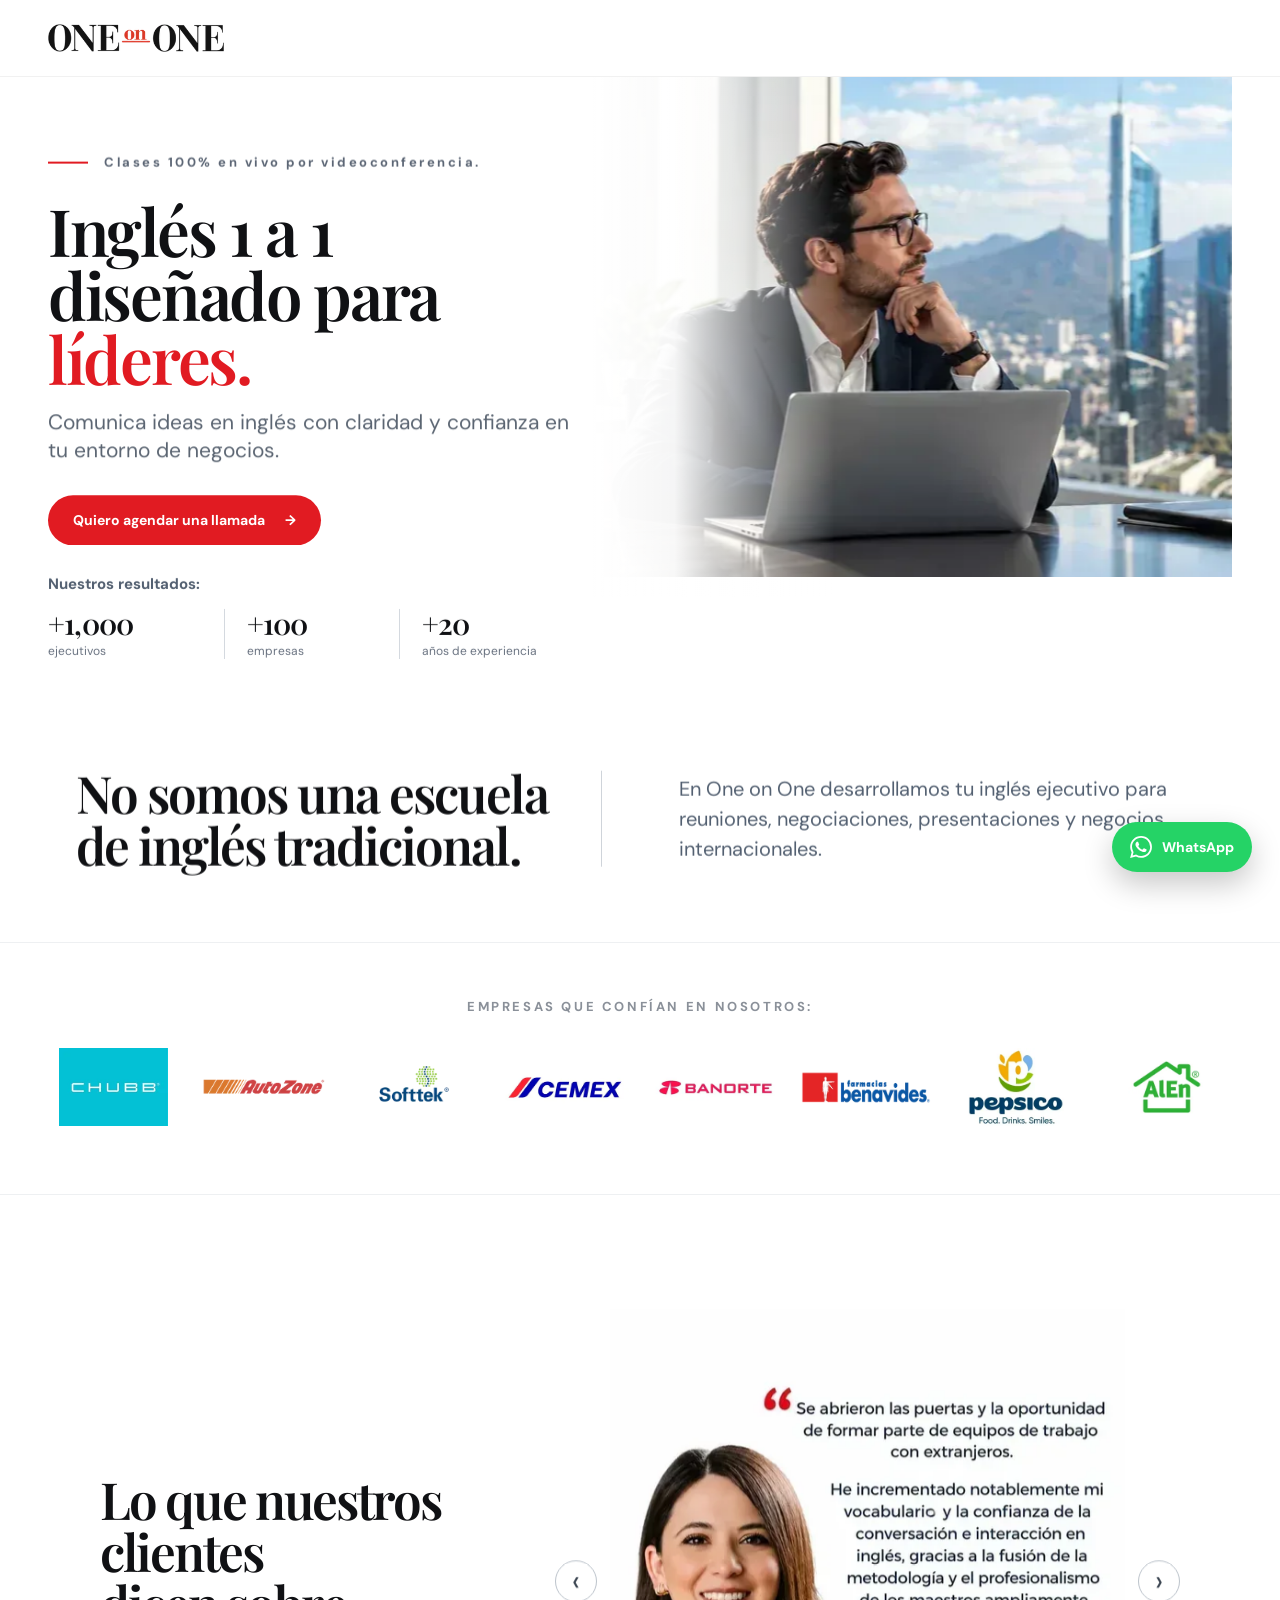
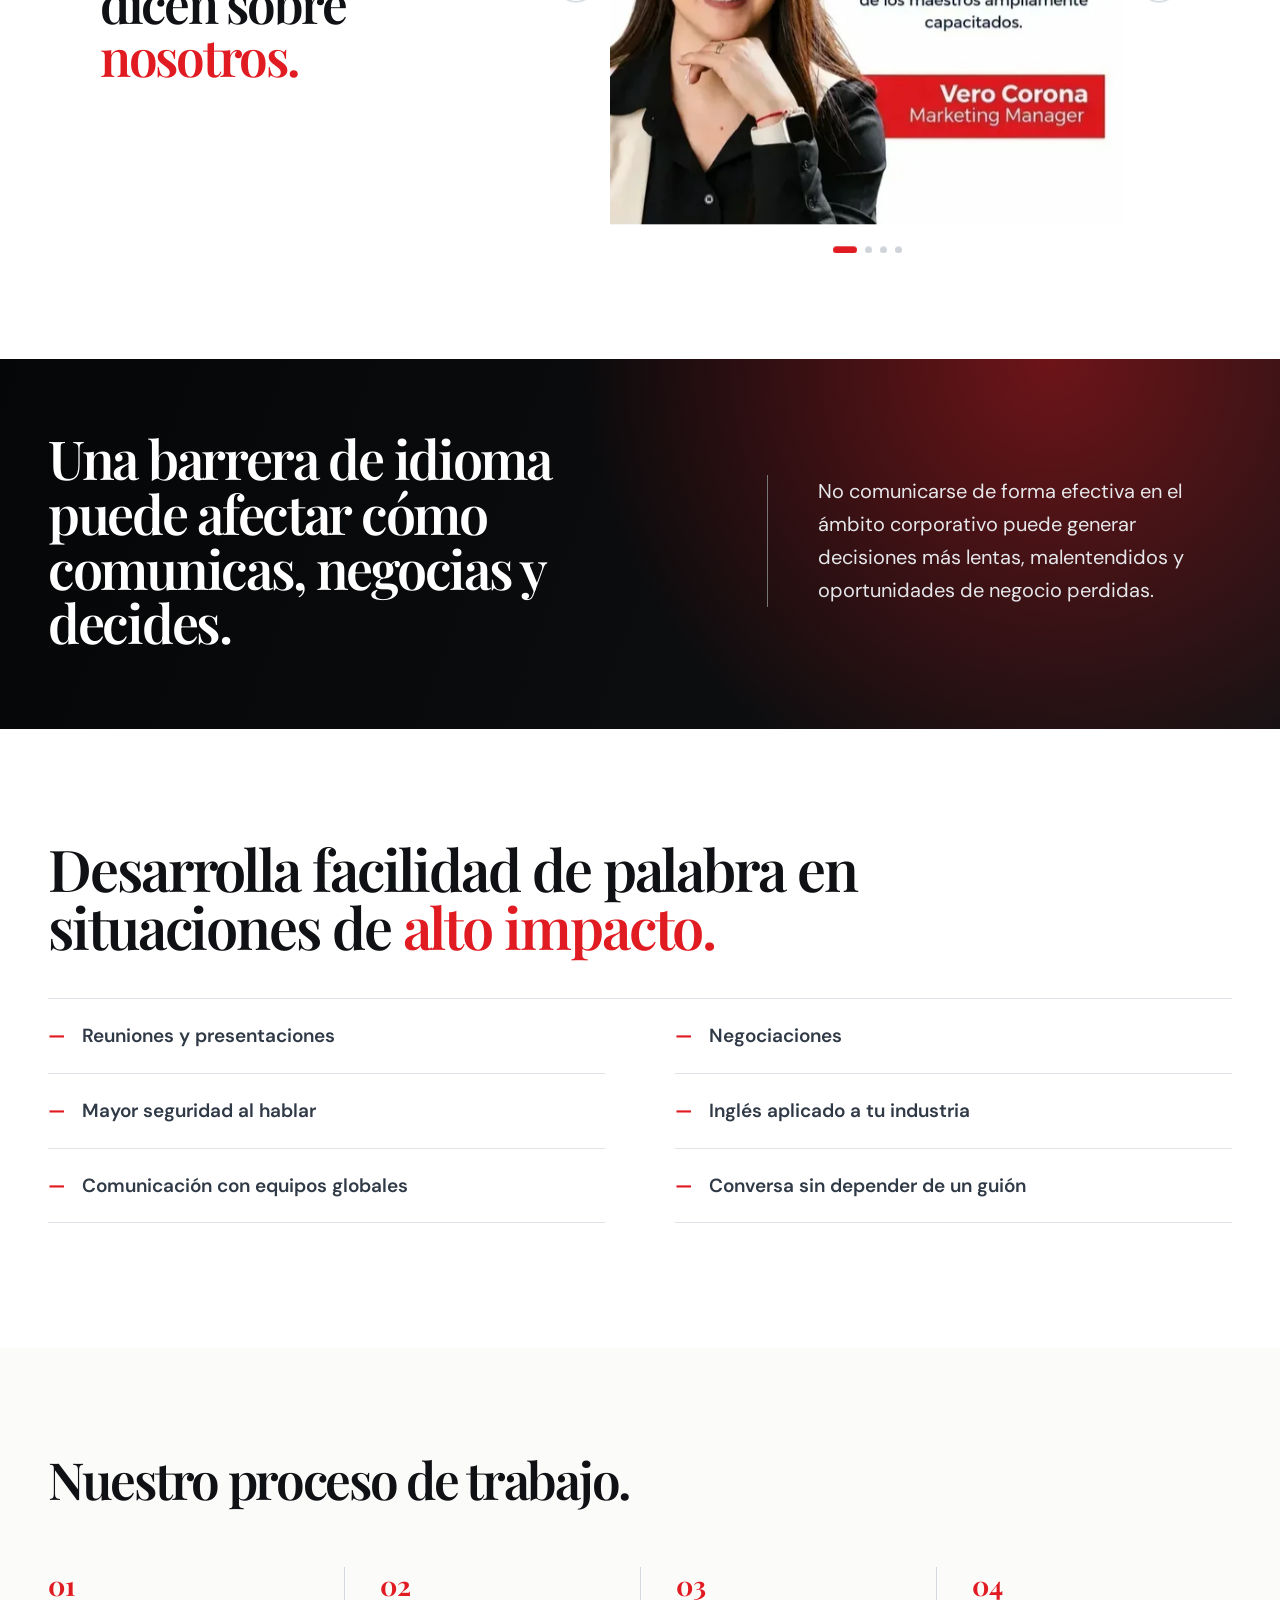
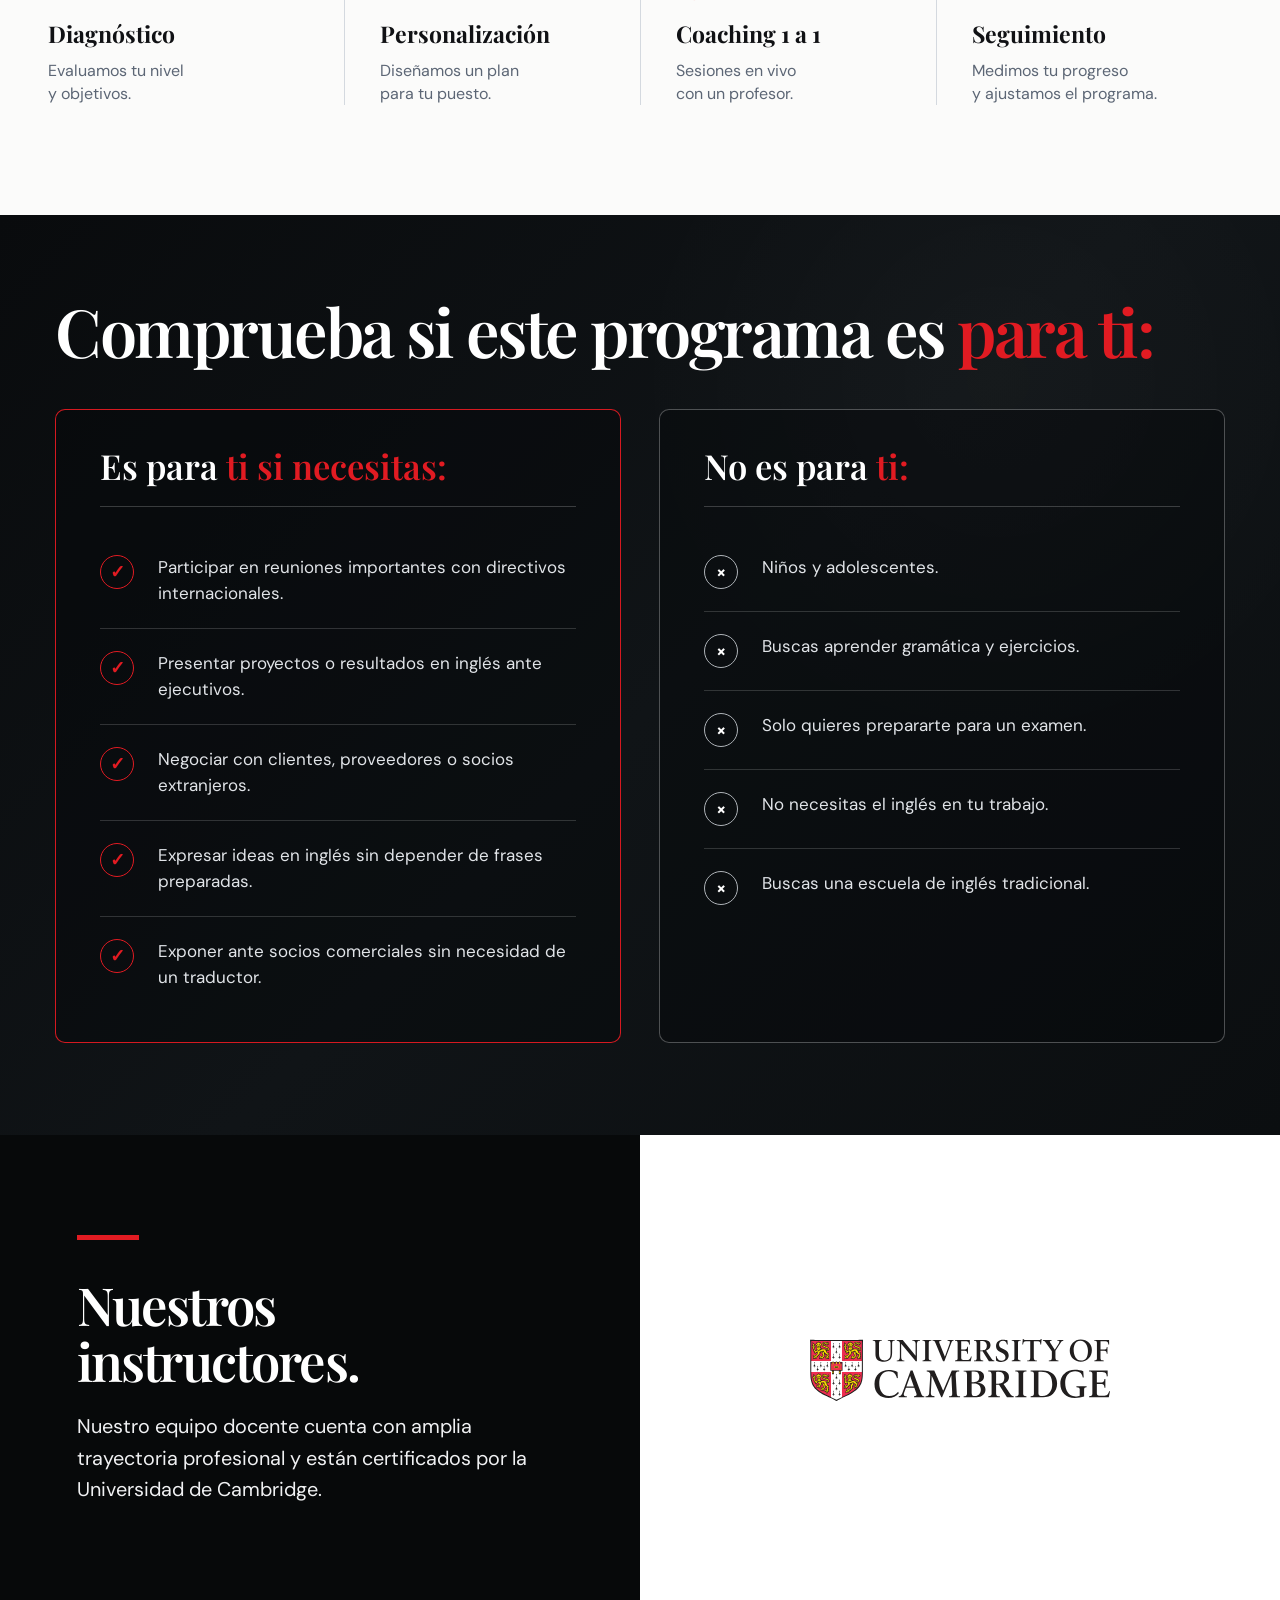
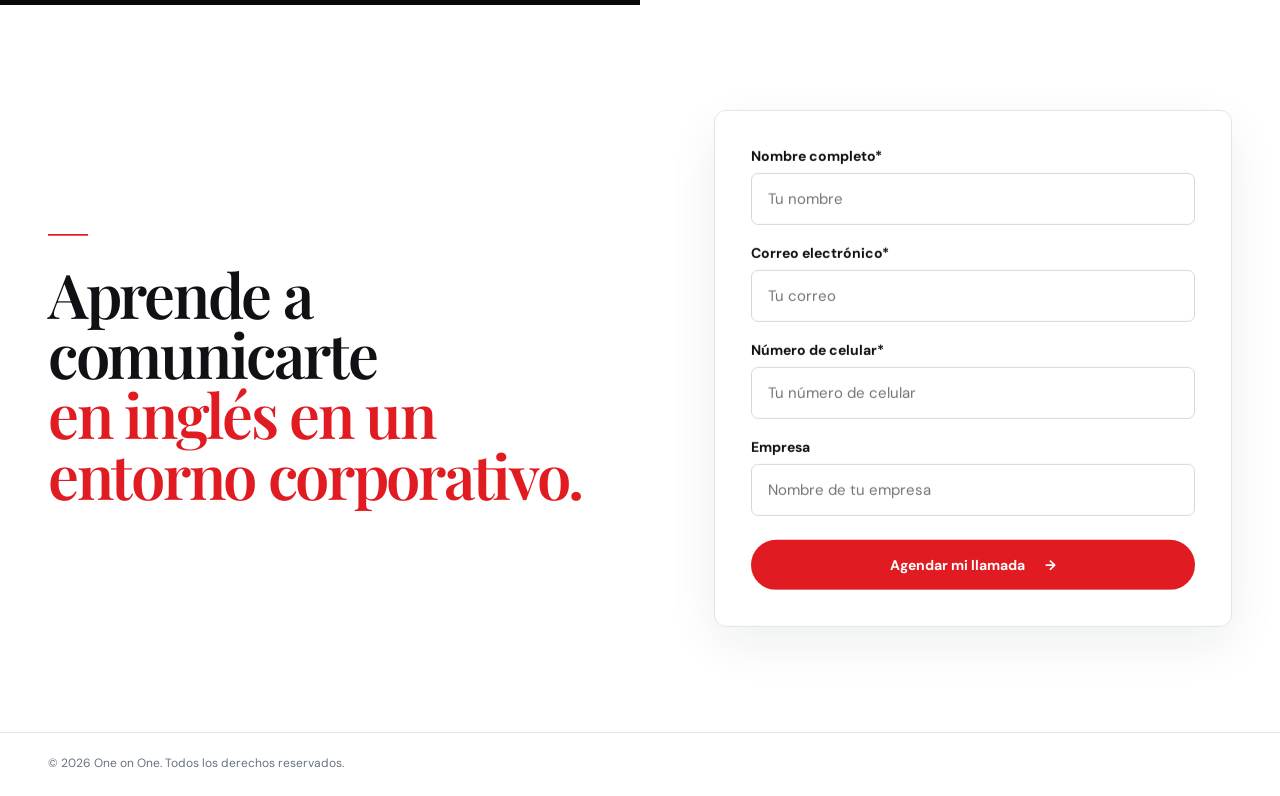
==== index.html @ 2453b236 "Prefill WhatsApp inquiry message" ====
<!doctype html>
<html lang="es">
<head>
<meta charset="utf-8">
<meta name="viewport" content="width=device-width, initial-scale=1">
<meta name="description" content="One on One — Inglés corporativo 1 a 1 diseñado para líderes y profesionales.">
<title>One on One | Inglés corporativo 1 a 1</title>
<link rel="preconnect" href="https://fonts.googleapis.com">
<link rel="preconnect" href="https://fonts.gstatic.com" crossorigin>
<link rel="preload" as="style" href="https://fonts.googleapis.com/css2?family=DM+Sans:wght@400;500;600;700&family=Playfair+Display:wght@500;600;700&display=swap" onload="this.onload=null;this.rel='stylesheet'"><noscript><link rel="stylesheet" href="https://fonts.googleapis.com/css2?family=DM+Sans:wght@400;500;600;700&family=Playfair+Display:wght@500;600;700&display=swap"></noscript>
<link rel="preload" as="image" href="assets/hero-executive-wide-480.webp" imagesrcset="assets/hero-executive-wide-480.webp 480w, assets/hero-executive-wide-800.webp 800w" imagesizes="(max-width: 600px) 100vw, 46vw" fetchpriority="high">
<style>
:root{--red:#e11b22;--ink:#101114;--white:#fff;--serif:'Playfair Display',Georgia,serif;--sans:'DM Sans',Arial,sans-serif;--max:1280px}
*{box-sizing:border-box}
html{scroll-behavior:smooth}
body{margin:0;color:var(--ink);font-family:var(--sans);background:#fff}
button,a{font:inherit}
a{text-decoration:none;color:inherit}
.container{width:min(calc(100% - 96px),var(--max));margin:auto}
.site-header{position:sticky;top:0;z-index:50;background:rgba(255,255,255,.94);backdrop-filter:blur(12px);border-bottom:1px solid rgba(16,17,20,.06)}
.nav-wrap{height:76px;display:flex;align-items:center}
.logo{display:block;white-space:nowrap}
.logo img{display:block;width:249px;height:auto}
.hero{min-height:650px}
.hero-grid{position:relative;display:grid;grid-template-columns:1.08fr .92fr;min-height:650px}
.hero-copy{padding:95px 0 70px}
.eyebrow{display:flex;align-items:center;gap:16px;font-size:11px;font-weight:700;letter-spacing:3px;color:#5c6675;margin-bottom:28px}
.eyebrow i{width:40px;height:2px;background:var(--red);display:block}
.hero h1{font-family:var(--serif);font-weight:600;letter-spacing:-2.3px;margin:0;font-size:clamp(48px,5.1vw,76px);line-height:.98;max-width:720px}
.hero h1 .flip-word{display:inline-block;color:var(--red);min-width:5.8ch}
.hero-sub{font-size:21px;color:#5b6572;max-width:640px;margin:22px 0 32px}
.hero-actions{display:flex;gap:12px;flex-wrap:wrap}
.btn{border:0;cursor:pointer;display:inline-flex;align-items:center;justify-content:center;gap:20px;border-radius:999px;padding:16px 25px;font-weight:700;font-size:14px}
.btn-primary{background:var(--red);color:#fff}
.hero-image{position:relative;overflow:hidden;min-height:650px}
.hero-image img{width:100%;height:100%;object-fit:cover;object-position:52% center;display:block}
.hero-results{margin-top:54px}
.hero-results-stats{display:flex}
@media(max-width:900px){.container{width:min(calc(100% - 40px),var(--max))}.nav-wrap{height:68px}.hero-grid{grid-template-columns:1fr}.hero{min-height:auto}.hero-copy{padding:70px 0 45px}.hero-image{min-height:430px}}
@media(max-width:600px){.logo img{width:249px}.hero h1{font-size:48px}.hero-sub{font-size:17px}.hero-image{min-height:330px}.hero-results{margin-top:36px}.hero-results-stats{gap:10px}}
</style>
<link rel="preload" as="style" href="styles.css?v=61" onload="this.onload=null;this.rel='stylesheet'">
<noscript><link rel="stylesheet" href="styles.css?v=61"></noscript>
</head>
<body>
<header class="site-header" id="inicio">
  <div class="container nav-wrap">
    <a class="logo" href="#inicio" aria-label="One on One inicio"><img src="assets/logo-one-on-one-320.webp" srcset="assets/logo-one-on-one-320.webp 320w, assets/logo-one-on-one-455.webp 455w" sizes="249px" alt="One on One" width="455" height="71" decoding="async"></a>
  </div>
</header>

<main>
<section class="hero section-white">
  <div class="container hero-grid">
    <div class="hero-copy" data-reveal-group>
      <div class="eyebrow reveal" data-depth="0.10"><i></i>Clases 100% en vivo por videoconferencia.</div>
      <h1 class="reveal reveal-title" data-depth="0.16"><span data-i18n="heroTitle">Inglés 1 a 1<br>diseñado para<br><span class="flip-word" aria-live="polite">líderes.</span></span></h1>
      <p class="hero-sub reveal" data-depth="0.10" data-i18n="heroSub">Comunica ideas en inglés con claridad y confianza en tu entorno de negocios.</p>
      <div class="hero-actions reveal" data-depth="0.06">
        <button class="btn btn-primary open-form" type="button"><span data-i18n="bookCall">Quiero agendar una llamada</span> <span>→</span></button>
      </div>
      <div class="hero-results reveal" data-depth="0.04" aria-label="Nuestros resultados">
        <div class="hero-results-label">Nuestros resultados:</div>
        <div class="hero-results-stats">
          <div><strong>+1,000</strong><span>ejecutivos</span></div>
          <div><strong>+100</strong><span>empresas</span></div>
          <div><strong>+20</strong><span>años de experiencia</span></div>
        </div>
      </div>
    </div>
    <div class="hero-image image-frame parallax-container"><img data-parallax="0.15" src="assets/hero-executive-wide-480.webp" srcset="assets/hero-executive-wide-480.webp 480w, assets/hero-executive-wide-800.webp 800w" sizes="(max-width: 600px) 100vw, 46vw" alt="Ejecutivo trabajando en una oficina" width="1057" height="1024" loading="eager" fetchpriority="high" decoding="async"></div>
  </div>
</section>

<section class="hero-program-section section-white" aria-label="Qué hace One on One">
  <div class="container hero-program-message reveal" data-depth="0.04">
    <h2>No somos una escuela de inglés tradicional.</h2>
    <p>En One on One desarrollamos tu inglés ejecutivo para reuniones, negociaciones, presentaciones y negocios internacionales.</p>
  </div>
</section>

<section class="companies section-white" id="empresas" aria-labelledby="companies-title">
  <div class="container">
    <div class="companies-heading reveal"><h2 id="companies-title" data-i18n="companiesTitle">Empresas que confían en <span class="mobile-red-word">nosotros:</span></h2></div>
    <div class="company-logos" aria-label="Empresas que han trabajado con One on One">
      <div class="company-logo"><img src="assets/logo-chubb-192.webp" srcset="assets/logo-chubb-192.webp 192w, assets/logo-chubb-320.webp 320w" sizes="(max-width: 600px) 45vw, 149px" alt="Chubb" width="800" height="577" loading="lazy" decoding="async"></div>
      <div class="company-logo"><img src="assets/logo-autozone-320.webp" srcset="assets/logo-autozone-320.webp 320w, assets/logo-autozone-480.webp 480w" sizes="(max-width: 600px) 50vw, 261px" alt="AutoZone" width="2048" height="1280" loading="lazy" decoding="async"></div>
      <div class="company-logo"><img src="assets/logo-softtek-192.webp" srcset="assets/logo-softtek-192.webp 192w, assets/logo-softtek-320.webp 320w" sizes="(max-width: 600px) 45vw, 149px" alt="Softtek" width="100" height="100" loading="lazy" decoding="async"></div>
      <div class="company-logo"><img src="assets/logo-cemex-320.webp" srcset="assets/logo-cemex-320.webp 320w, assets/logo-cemex-520.webp 520w" sizes="(max-width: 600px) 50vw, 261px" alt="CEMEX" width="1196" height="400" loading="lazy" decoding="async"></div>
      <div class="company-logo"><img src="assets/logo-banorte-320.webp" srcset="assets/logo-banorte-320.webp 320w, assets/logo-banorte-520.webp 520w" sizes="(max-width: 600px) 50vw, 261px" alt="Banorte" width="2048" height="615" loading="lazy" decoding="async"></div>
      <div class="company-logo"><img src="assets/logo-benavides-320.webp" srcset="assets/logo-benavides-320.webp 320w, assets/logo-benavides-520.webp 520w" sizes="(max-width: 600px) 50vw, 261px" alt="Benavides" width="600" height="160" loading="lazy" decoding="async"></div>
      <div class="company-logo"><img src="assets/logo-pepsico-320.webp" srcset="assets/logo-pepsico-320.webp 320w, assets/logo-pepsico-480.webp 480w" sizes="(max-width: 600px) 50vw, 240px" alt="PepsiCo" width="1200" height="743" loading="lazy" decoding="async"></div>
      <div class="company-logo"><img src="assets/logo-alen-192.webp" srcset="assets/logo-alen-192.webp 192w, assets/logo-alen-320.webp 320w" sizes="(max-width: 600px) 45vw, 149px" alt="AlEn" width="195" height="195" loading="lazy" decoding="async"></div>
    </div>
  </div>
</section>
<section class="testimonials section-white" id="testimonios" data-reveal-group>
  <div class="container testimonials-grid">
    <div class="testimonial-title reveal" data-depth="0.08">
      <h2 data-i18n="testimonialsTitle">Lo que nuestros clientes<br>dicen sobre <em>nosotros.</em></h2>
    </div>
    <div class="testimonial-image-carousel reveal" data-depth="0.04" aria-live="polite">
      <button class="carousel-arrow testimonial-prev" type="button" aria-label="Testimonio anterior">‹</button>
      <div class="testimonial-image-frame">
        <img id="testimonial-image" src="assets/testimonial-new-1-560.webp" srcset="assets/testimonial-new-1-560.webp 560w, assets/testimonial-new-1-768.webp 768w" sizes="(max-width: 600px) 100vw, 518px" alt="Testimonio de cliente 1" width="1254" height="1254" loading="lazy" decoding="async">
      </div>
      <button class="carousel-arrow testimonial-next" type="button" aria-label="Siguiente testimonio">›</button>
      <div class="dots" id="testimonial-dots"></div>
    </div>
  </div>
</section>

<section class="challenge section-dark" id="desafio">
  <div class="container challenge-grid" data-reveal-group>
    <div>
      <h2 class="reveal reveal-title" data-depth="0.11"><span data-i18n="challengeTitle">Una barrera de idioma puede afectar cómo comunicas, negocias y decides.</span></h2>
    </div>
    <div class="challenge-copy reveal" data-depth="0.06" data-i18n="challengeCopy">No comunicarse de forma efectiva en el ámbito corporativo puede generar decisiones más lentas, malentendidos y oportunidades de negocio perdidas.</div>
  </div>
</section>

<section class="solution section-white" id="solucion">
  <div class="container solution-redesign-container">
    <div class="solution-redesign">
      <div class="solution-redesign-panel">
        <h2 data-i18n="skillsTitle">Desarrolla facilidad de palabra en situaciones <span class="solution-red-phrase">de <span class="solution-red-word">alto impacto.</span></span></h2>
        <ul class="solution-redesign-list reveal-stagger">
          <li data-i18n="skill1">Reuniones y presentaciones</li>
          <li data-i18n="skill2">Negociaciones</li>
          <li data-i18n="skill3">Mayor seguridad al hablar</li>
          <li data-i18n="skill4">Inglés aplicado a tu industria</li>
          <li>Comunicación con equipos globales</li>
          <li>Conversa sin depender de un guión</li>
        </ul>
      </div>
    </div>
  </div>
</section>

<section class="process section-white" id="como-funciona">
  <div class="container" data-reveal-group>
    <h2 class="reveal-title reveal" data-depth="0.10" data-i18n="processTitle">Nuestro proceso de trabajo.</h2>
    <div class="steps reveal-stagger">
      <article><b>01</b><h3 data-i18n="step1Title">Diagnóstico</h3><p data-i18n="step1Copy">Evaluamos tu nivel<br>y objetivos.</p></article>
      <article><b>02</b><h3 data-i18n="step2Title">Personalización</h3><p data-i18n="step2Copy">Diseñamos un plan<br>para tu puesto.</p></article>
      <article><b>03</b><h3 data-i18n="step3Title">Coaching 1 a 1</h3><p data-i18n="step3Copy">Sesiones en vivo<br>con un profesor.</p></article>
      <article><b>04</b><h3 data-i18n="step4Title">Seguimiento</h3><p data-i18n="step4Copy">Medimos tu progreso<br>y ajustamos el programa.</p></article>
    </div>
  </div>
</section>

<section class="fit-final section-dark" aria-label="Comprueba si este programa es para ti">
  <div class="fit-final-media fit-custom-bg">
    <div class="fit-redraw" aria-hidden="false">
      <div class="fit-redraw-intro">
        <h2>Comprueba si este programa es <em>para ti:</em></h2>
      </div>
      <div class="fit-redraw-cards">
        <article class="fit-redraw-card fit-redraw-yes">
          <h3>Es para <em>ti si necesitas:</em></h3>
          <div class="fit-redraw-item"><span>✓</span><p>Participar en reuniones importantes con directivos internacionales.</p></div>
          <div class="fit-redraw-item"><span>✓</span><p>Presentar proyectos o resultados en inglés ante ejecutivos.</p></div>
          <div class="fit-redraw-item"><span>✓</span><p>Negociar con clientes, proveedores o socios extranjeros.</p></div>
          <div class="fit-redraw-item"><span>✓</span><p>Expresar ideas en inglés sin depender de frases preparadas.</p></div>
          <div class="fit-redraw-item"><span>✓</span><p>Exponer ante socios comerciales sin necesidad de un traductor.</p></div>
        </article>
        <article class="fit-redraw-card fit-redraw-no">
          <h3>No es para <em>ti:</em></h3>
          <div class="fit-redraw-item"><span>×</span><p>Niños y adolescentes.</p></div>
          <div class="fit-redraw-item"><span>×</span><p>Buscas aprender gramática y ejercicios.</p></div>
          <div class="fit-redraw-item"><span>×</span><p>Solo quieres prepararte para un examen.</p></div>
          <div class="fit-redraw-item"><span>×</span><p>No necesitas el inglés en tu trabajo.</p></div>
          <div class="fit-redraw-item"><span>×</span><p>Buscas una escuela de inglés tradicional.</p></div>
        </article>
      </div>
    </div>
  </div>
</section>

<section class="instructors section-white" aria-label="Nuestros instructores">
  <div class="instructors-split">
    <div class="instructors-text-panel"><div class="instructors-text-inner">
      <span class="instructors-accent" aria-hidden="true"></span>
      <h2 class="instructors-heading">Nuestros instructores.</h2>
      <p class="instructors-description">Nuestro equipo docente cuenta con amplia trayectoria profesional y están certificados por la Universidad de Cambridge.</p>
    </div></div>
    <div class="instructors-brand-panel"><img class="cambridge-logo" src="assets/cambridge.svg" alt="University of Cambridge" width="1200" height="800" loading="lazy" decoding="async"></div>
  </div>
</section>

<section class="contact section-white" id="contacto" data-reveal-group>
  <div class="container contact-grid">
    <div class="contact-copy reveal" data-depth="0.08">
      <div class="eyebrow"><i></i></div>
      <h2>Aprende a comunicarte<br><em>en inglés en un entorno corporativo.</em></h2>
    </div>
    <div class="contact-form-card reveal" data-depth="0.04">
      <form id="lead-form">
        <label><span>Nombre completo</span>*<input name="name" required autocomplete="name" placeholder="Tu nombre" pattern="[A-Za-zÁÉÍÓÚáéíóúÜüÑñÀ-ÖØ-öø-ÿ ]+" title="Escribe únicamente letras y espacios." data-placeholder="name"></label>
        <label><span>Correo electrónico</span>*<input type="email" name="email" required autocomplete="email" placeholder="Tu correo" pattern="[^\s@]+@[^\s@]+\.[^\s@]{2,}" title="Introduce un correo electrónico válido." data-placeholder="email"></label>
        <label><span>Número de celular</span>*<input type="tel" name="phone" required autocomplete="tel" inputmode="numeric" maxlength="10" placeholder="Tu número de celular" pattern="[0-9]{10}" title="Introduce exactamente 10 dígitos." data-placeholder="phone"></label>
        <label><span>Empresa</span><input name="company" placeholder="Nombre de tu empresa" data-placeholder="company"></label>
        <button class="btn btn-primary btn-submit" type="submit"><span data-i18n="submit">Agendar mi llamada</span> <span>→</span></button>
      </form>
      <div class="form-success" id="form-success" hidden>
        <div class="success-check">✓</div>
        <h3 data-i18n="received">Solicitud recibida.</h3>
        <p data-i18n="receivedCopy">Gracias. Tus datos quedaron registrados en esta versión de prueba y podrán conectarse al correo o CRM del cliente cuando tengamos esos datos.</p>
        <button class="btn btn-outline close-success" type="button"><span data-i18n="close">Cerrar</span></button>
      </div>
    </div>
  </div>
</section>
</main>

<section class="thank-you-page" id="thank-you-page" hidden aria-live="polite">
  <div class="thank-you-inner">
    <img class="thank-you-logo" src="assets/logo-one-on-one-320.webp" srcset="assets/logo-one-on-one-320.webp 320w, assets/logo-one-on-one-455.webp 455w" sizes="249px" alt="One on One" width="455" height="71" loading="lazy" decoding="async">
    <div class="thank-you-rule"></div>
    <p class="thank-you-kicker">SOLICITUD RECIBIDA</p>
    <h2>Gracias por compartir<br><em>tus datos.</em></h2>
    <p class="thank-you-copy">Nuestro equipo se pondrá en contacto contigo para conocer tus necesidades profesionales de inglés.</p>
    <div class="thank-you-next">
      <span>¿QUÉ SIGUE?</span>
      <div class="thank-you-steps">
        <div><b>01</b><strong>Revisamos<br>tu información</strong></div>
        <div><b>02</b><strong>Hablamos<br>contigo</strong></div>
        <div><b>03</b><strong>Definimos<br>el siguiente paso</strong></div>
      </div>
    </div>
    <button class="btn btn-outline thank-you-back" type="button">Volver al sitio</button>
  </div>
</section>

<div class="whatsapp-chat-widget" id="whatsapp-chat-widget" aria-hidden="true">
  <div class="whatsapp-chat-header">
    <button class="whatsapp-chat-minimize" type="button" aria-label="Minimizar chat" title="Minimizar">−</button>
    <button class="whatsapp-chat-close" type="button" aria-label="Cerrar chat" title="Cerrar">×</button>
  </div>
  <div class="whatsapp-chat-body">
    <div class="whatsapp-chat-message">
      <span>¡Hola! 👋<br>Gracias por visitar <strong>One <em>on</em> One.</strong><br>¿En qué podemos ayudarte?</span>
      <time>10:24 a.m.</time>
    </div>
    <div class="whatsapp-chat-message">
      <span>Escríbenos aquí y con gusto<br>te ayudamos por WhatsApp.</span>
      <time>10:24 a.m.</time>
    </div>
    <div class="whatsapp-chat-composer">
      <span class="whatsapp-chat-emoji" aria-hidden="true">☺</span>
      <input id="whatsapp-chat-input" type="text" inputmode="text" autocomplete="off" value="Hola, me gustaría recibir información." aria-label="Escribe tu mensaje">
      <span class="whatsapp-chat-attach" aria-hidden="true">⌕</span>
      <button id="whatsapp-chat-send" type="button" aria-label="Enviar mensaje" title="Enviar">➤</button>
    </div>
  </div>
</div>

<button class="floating-whatsapp whatsapp-placeholder" type="button" aria-label="Enviar mensaje directo por WhatsApp" title="WhatsApp">
  <svg viewBox="0 0 24 24" aria-hidden="true"><path d="M20.52 3.48A11.87 11.87 0 0 0 12.08 0C5.54 0 .22 5.32.22 11.86c0 2.09.55 4.13 1.59 5.93L.12 24l6.36-1.66a11.86 11.86 0 0 0 5.6 1.42h.01c6.54 0 11.86-5.32 11.86-11.86 0-3.17-1.23-6.15-3.43-8.42ZM12.09 21.75h-.01a9.88 9.88 0 0 1-5.04-1.38l-.36-.21-3.77.99 1.01-3.67-.23-.38a9.86 9.86 0 0 1-1.51-5.24C2.18 6.43 6.62 1.99 12.09 1.99c2.65 0 5.14 1.03 7.02 2.92a9.86 9.86 0 0 1 2.91 7.02c0 5.47-4.45 9.82-9.93 9.82Zm5.41-7.38c-.3-.15-1.78-.88-2.05-.98-.27-.1-.47-.15-.67.15-.2.3-.77.98-.94 1.18-.17.2-.35.22-.65.07-.3-.15-1.27-.47-2.42-1.5-.9-.8-1.5-1.79-1.68-2.09-.17-.3-.02-.46.13-.61.14-.14.3-.35.45-.52.15-.17.2-.3.3-.5.1-.2.05-.37-.03-.52-.08-.15-.67-1.61-.92-2.2-.24-.58-.49-.5-.67-.51h-.57c-.2 0-.52.07-.79.37-.27.3-1.04 1.02-1.04 2.48s1.07 2.88 1.22 3.08c.15.2 2.1 3.21 5.08 4.5.71.31 1.26.49 1.69.63.71.23 1.36.2 1.87.12.57-.08 1.78-.73 2.03-1.44.25-.71.25-1.32.17-1.44-.07-.13-.27-.2-.57-.35Z"/></svg>
  <span>WhatsApp</span>
</button>

<footer class="footer"><div class="container footer-simple"><p>© 2026 One on One. Todos los derechos reservados.</p></div></footer>

<div class="modal" id="lead-modal" aria-hidden="true">
  <div class="modal-backdrop" data-close-modal></div>
  <div class="modal-dialog" role="dialog" aria-modal="true" aria-labelledby="modal-title">
    <button class="modal-close" type="button" aria-label="Cerrar" data-close-modal>×</button>
    <div class="eyebrow"><i></i><span data-i18n="bookCallLabel">AGENDA UNA LLAMADA</span></div>
    <h2 id="modal-title" data-i18n="modalTitle">Hablemos de tu<br><em>desarrollo profesional.</em></h2>
    <p data-i18n="modalIntro">Déjanos tus datos y nos pondremos en contacto contigo para conocer tus necesidades.</p>
    <form id="modal-form">
      <label><span>Nombre completo</span>*<input name="name" required autocomplete="name" placeholder="Tu nombre" pattern="[A-Za-zÁÉÍÓÚáéíóúÜüÑñÀ-ÖØ-öø-ÿ ]+" title="Escribe únicamente letras y espacios." data-placeholder="name"></label>
      <label><span>Correo electrónico</span>*<input type="email" name="email" required autocomplete="email" placeholder="Tu correo" pattern="[^\s@]+@[^\s@]+\.[^\s@]{2,}" title="Introduce un correo electrónico válido." data-placeholder="email"></label>
      <label><span>Número de celular</span>*<input type="tel" name="phone" required autocomplete="tel" inputmode="numeric" maxlength="10" placeholder="Tu número de celular" pattern="[0-9]{10}" title="Introduce exactamente 10 dígitos." data-placeholder="phone"></label>
      <label><span>Empresa</span><input name="company" placeholder="Nombre de tu empresa" data-placeholder="company"></label>
      <button class="btn btn-primary btn-submit" type="submit"><span data-i18n="sendDetails">Enviar mis datos</span> <span>→</span></button>
    </form>
    <p class="modal-note" data-i18n="modalNote">Esta versión utiliza almacenamiento local de prueba; posteriormente conectaremos el formulario al correo o CRM del cliente.</p>
  </div>
</div>
<script src="script.js" defer></script>
</body>
</html>
---- styles.css ----
:root{--red:#e11b22;--ink:#101114;--muted:#536071;--line:#d9dde3;--soft:#f7f7f5;--white:#fff;--dark:#08090a;--serif:'Playfair Display',Georgia,serif;--sans:'DM Sans',Arial,sans-serif;--max:1280px}*{box-sizing:border-box}html{scroll-behavior:smooth}body{margin:0;color:var(--ink);font-family:var(--sans);background:#fff}button,a{font:inherit}a{text-decoration:none;color:inherit}.container{width:min(calc(100% - 96px),var(--max));margin:auto}.section-white{background:#fff}.section-dark{background:var(--dark);color:#fff}.site-header{position:sticky;top:0;z-index:50;background:rgba(255,255,255,.94);backdrop-filter:blur(12px);border-bottom:1px solid rgba(16,17,20,.06)}.nav-wrap{height:76px;display:flex;align-items:center;gap:42px}.logo{font-family:var(--serif);font-weight:700;font-size:31px;letter-spacing:-1.7px;white-space:nowrap}.logo span{font-family:var(--sans);font-size:.45em;color:var(--red);vertical-align:middle;letter-spacing:-.5px}.nav{display:flex;gap:30px;margin-left:auto}.nav a{font-size:13px;color:#505866}.nav a:hover{color:var(--red)}.btn{border:0;cursor:pointer;display:inline-flex;align-items:center;justify-content:center;gap:20px;border-radius:999px;padding:16px 25px;font-weight:700;font-size:14px;transition:.2s ease}.btn:hover{transform:translateY(-1px)}.btn-primary{background:var(--red);color:#fff}.btn-primary:hover{background:#c9141a}.btn-outline{background:#fff;border:1px solid #88919e;color:#111}.btn-small{padding:12px 19px;font-size:12px}.hero{min-height:650px}.hero-grid{position:relative;display:grid;grid-template-columns:1.08fr .92fr;min-height:650px}.hero-copy{padding:95px 0 70px}.eyebrow{display:flex;align-items:center;gap:16px;font-size:11px;font-weight:700;letter-spacing:3px;color:#5c6675;margin-bottom:28px}.eyebrow i{width:40px;height:2px;background:var(--red);display:block}.eyebrow.light{color:#cdd2d8}.hero h1,.section-white h2,.section-dark h2{font-family:var(--serif);font-weight:600;letter-spacing:-2.3px;margin:0}.hero h1{font-size:clamp(48px,5.1vw,76px);line-height:.98;max-width:720px}.hero h1 em,.section-white h2 em,.section-dark h2 em{font-style:normal;color:var(--red)}.hero h1 .flip-word{display:inline-block;font-style:normal;color:var(--red);transform-origin:50% 55%;backface-visibility:hidden;will-change:transform;min-width:5.8ch}.hero h1 .flip-word.flip-out{animation:wordFlipOut .38s cubic-bezier(.65,0,.35,1) both}.hero h1 .flip-word.flip-in{animation:wordFlipIn .38s cubic-bezier(.65,0,.35,1) both}@keyframes wordFlipOut{0%{transform:rotateX(0deg);opacity:1}100%{transform:rotateX(90deg);opacity:0}}@keyframes wordFlipIn{0%{transform:rotateX(-90deg);opacity:0}100%{transform:rotateX(0deg);opacity:1}}.hero-sub{font-size:21px;color:#5b6572;max-width:640px;margin:22px 0 32px}.hero-actions{display:flex;gap:12px;flex-wrap:wrap}.stats{display:flex;margin-top:54px}.stats>div{padding:0 35px;border-left:1px solid #d8dce1}.stats>div:first-child{padding-left:0;border-left:0}.stats strong{display:block;font-family:var(--serif);font-size:32px}.stats span{font-size:13px;color:#697280}.hero-image{position:relative;overflow:hidden;min-height:650px}.hero-image img{width:100%;height:100%;object-fit:cover;object-position:52% center;display:block}.hero-tag{position:absolute;right:35px;top:95px;font-family:var(--serif);font-style:italic;font-size:22px;line-height:1.05;padding-left:20px;border-left:1px solid #18202a}.hero-tag i{display:block;width:28px;height:2px;background:var(--red);margin-top:18px}.challenge{padding:72px 0 78px;background:radial-gradient(circle at 82% 0%,rgba(225,27,34,.45),transparent 42%),linear-gradient(110deg,#050607,#111214)}.challenge-grid{display:grid;grid-template-columns:1.15fr .85fr;gap:90px;align-items:center}.challenge h2{font-size:clamp(42px,4.2vw,66px);line-height:1.02}.challenge-copy{font-size:20px;line-height:1.65;color:#e5e7ea;border-left:1px solid #777;padding-left:50px;max-width:520px}.solution{padding:105px 0}.solution-grid{display:grid;grid-template-columns:1.05fr .95fr;gap:90px;align-items:center}.solution h2{font-size:clamp(45px,4.4vw,68px);line-height:1.03}.solution-copy p{font-size:19px;color:#536071;line-height:1.55;max-width:660px;margin:25px 0 30px}.solution-side{border-left:1px solid #cfd4da;padding-left:60px}.solution-side h3{font-family:var(--serif);font-size:25px;line-height:1.15;margin:0 0 28px}.solution-side ul{list-style:none;margin:0;padding:0}.solution-side li{padding:18px 0;border-bottom:1px solid #dfe2e7;font-size:16px;color:#475261}.process{padding:95px 0 110px;background:#fbfbfa}.process>.container>h2{font-size:clamp(43px,4vw,62px);line-height:1.05;max-width:1000px}.steps{display:grid;grid-template-columns:repeat(4,1fr);margin-top:60px}.steps article{position:relative;padding:0 35px;border-left:1px solid #d4d9df}.steps article:first-child{padding-left:0;border-left:0}.steps b{font-family:var(--serif);color:var(--red);font-size:27px}.steps h3{font-family:var(--serif);font-size:23px;margin:15px 0 10px}.steps p{color:#5c6675;line-height:1.45;margin:0}.fit{position:relative;padding:100px 0 110px;overflow:hidden;background:#07090a}.fit-bg{position:absolute;inset:0;background:linear-gradient(90deg,rgba(0,0,0,.98) 0%,rgba(0,0,0,.9) 43%,rgba(0,0,0,.45) 100%),url('assets/fit-person.webp') center right/cover no-repeat}.fit-content{position:relative}.fit-intro h2{font-size:clamp(45px,4.5vw,68px);line-height:1.01;margin-bottom:55px}.fit-columns{display:grid;grid-template-columns:1fr 1fr;gap:28px}.fit-card{background:rgba(9,11,13,.72);border:1px solid rgba(255,255,255,.25);border-radius:10px;padding:34px 38px;backdrop-filter:blur(4px)}.fit-card h3{font-family:var(--serif);font-size:38px;margin:0 0 24px;border-bottom:1px solid rgba(255,255,255,.18);padding-bottom:18px}.fit-card h3 em{color:var(--red);font-style:normal}.fit-item{display:grid;grid-template-columns:36px 1fr;gap:18px;align-items:start;padding:18px 0;border-bottom:1px solid rgba(255,255,255,.15)}.fit-item:last-child{border-bottom:0}.fit-item span{width:32px;height:32px;border-radius:50%;display:grid;place-items:center;border:1px solid var(--red);color:var(--red);font-weight:700}.fit-no .fit-item span{border-color:#aaa;color:#fff}.fit-item p{margin:0;color:#dce0e5;line-height:1.45}.fit-final{position:relative;overflow:hidden;background:#07090a;padding:0}.fit-final-media{width:100%;overflow:hidden}.fit-final-media img{display:block;width:100%;height:auto;min-height:0;object-fit:cover;transform:scale(1.015);transition:transform 1.2s cubic-bezier(.2,.65,.2,1);will-change:transform}.fit-final.is-visible .fit-final-media img{transform:scale(1)}.testimonials{padding:110px 0}.testimonials-grid{display:grid;grid-template-columns:.75fr 1.25fr;gap:80px;align-items:center}.testimonial-title h2{font-size:clamp(44px,4vw,62px);line-height:1.02}.testimonial-title p{color:#647080;line-height:1.55;max-width:470px;margin-top:25px}.carousel{position:relative;padding:0 55px}.testimonial-card{display:grid;grid-template-columns:180px 40px 1fr;gap:22px;align-items:center;border:1px solid #e2e5e9;border-radius:12px;padding:24px;background:#fff;box-shadow:0 15px 45px rgba(18,24,31,.07);min-height:245px}.testimonial-card img{width:180px;height:195px;object-fit:cover;border-radius:7px}.quote-mark{font-family:var(--serif);font-size:75px;color:var(--red);align-self:start;line-height:.8}.testimonial-copy blockquote{font-family:var(--serif);font-size:22px;line-height:1.35;margin:0;color:#26303b}.testimonial-line{width:35px;height:2px;background:var(--red);margin:22px 0 12px}.testimonial-copy strong{display:block;font-size:15px}.testimonial-copy span{color:#7a8490;font-size:13px}.carousel-arrow{position:absolute;top:50%;transform:translateY(-50%);width:42px;height:42px;border-radius:50%;border:1px solid #bcc3cb;background:#fff;font-size:30px;line-height:1;cursor:pointer;z-index:2}.carousel-arrow.prev{left:0}.carousel-arrow.next{right:0}.dots{display:flex;justify-content:center;gap:8px;margin-top:22px}.dot{width:7px;height:7px;border-radius:50%;background:#cfd4da;border:0;padding:0}.dot.active{background:var(--red);width:24px;border-radius:5px}.contact{padding:105px 0}.contact-grid{display:grid;grid-template-columns:1fr .9fr;gap:90px;align-items:center}.contact h2{font-size:clamp(48px,4.8vw,70px);line-height:.98}.contact-copy p{font-size:19px;color:#5d6875;max-width:620px;line-height:1.55}.contact-form-card{border:1px solid #e1e4e8;border-radius:12px;padding:36px;background:#fff;box-shadow:0 18px 50px rgba(20,25,32,.07)}label{display:block;font-weight:700;font-size:14px;margin-bottom:19px}input{width:100%;border:1px solid #d4d9df;border-radius:7px;padding:15px 16px;margin-top:8px;font-family:var(--sans);font-size:15px;outline:0}input:focus{border-color:var(--red);box-shadow:0 0 0 3px rgba(225,27,34,.08)}.btn-submit{width:100%;margin-top:5px}.contact-form-card small{display:block;color:#7b8490;margin-top:14px;font-size:11px}.contact-form-card small a{text-decoration:underline}.whatsapp-placeholder{margin-top:20px}.footer{border-top:1px solid #e1e4e8;padding:55px 0 45px;background:#fff}.footer-grid{display:grid;grid-template-columns:1.4fr .8fr .8fr .8fr;gap:50px}.footer-grid>div{display:flex;flex-direction:column;gap:11px}.footer-grid .logo{margin-bottom:15px}.footer-grid p,.footer-grid a,.footer-link{color:#68727e;font-size:13px}.footer-grid strong{font-size:14px;margin-bottom:5px}.footer-link{border:0;background:none;padding:0;text-align:left;cursor:pointer}.modal{position:fixed;inset:0;z-index:100;display:none}.modal.is-open{display:grid;place-items:center}.modal-backdrop{position:absolute;inset:0;background:rgba(3,5,7,.72);backdrop-filter:blur(5px)}.modal-dialog{position:relative;width:min(92vw,620px);background:#fff;border-radius:14px;padding:48px;z-index:1;box-shadow:0 30px 100px rgba(0,0,0,.35)}.modal-close{position:absolute;right:18px;top:14px;border:0;background:none;font-size:30px;color:#56606b;cursor:pointer}.modal-dialog h2{font-family:var(--serif);font-size:47px;line-height:1;margin:0 0 15px}.modal-dialog h2 em{color:var(--red);font-style:normal}.modal-dialog>p{color:#5e6875;line-height:1.5;margin:0 0 25px}.modal-note{font-size:11px!important;margin-top:14px!important}.form-success{text-align:center;padding:25px 0}.success-check{width:58px;height:58px;border-radius:50%;display:grid;place-items:center;background:#e9f7ee;color:#1b8f4b;font-size:30px;margin:0 auto 18px}.form-success h3{font-family:var(--serif);font-size:34px;margin:0}.form-success p{color:#65707c;line-height:1.5}.form-success .btn{margin-top:10px}@media(max-width:900px){.fit-final-media img{min-height:0;height:auto;object-fit:cover}.container{width:min(calc(100% - 40px),var(--max))}.nav{display:none}.nav-wrap{height:68px}.hero-grid,.challenge-grid,.solution-grid,.testimonials-grid,.contact-grid{grid-template-columns:1fr}.hero{min-height:auto}.hero-copy{padding:70px 0 45px}.hero-image{min-height:430px}.hero-tag{top:30px;right:22px}.challenge-grid{gap:35px}.challenge-copy{border-left:0;border-top:1px solid #666;padding:25px 0 0}.solution,.process,.testimonials,.contact{padding:75px 0}.solution-side{border-left:0;border-top:1px solid #cfd4da;padding:35px 0 0}.steps{grid-template-columns:1fr 1fr;gap:40px}.steps article:nth-child(3){padding-left:0;border-left:0}.fit-columns{grid-template-columns:1fr}.testimonials-grid{gap:45px}.testimonial-card{grid-template-columns:130px 28px 1fr}.testimonial-card img{width:130px;height:170px}.footer-grid{grid-template-columns:1fr 1fr}.site-header .btn-small{margin-left:auto}}@media(max-width:600px){.logo{font-size:27px}.hero h1{font-size:48px}.hero-sub{font-size:17px}.stats{gap:10px}.stats>div{padding:0 16px}.stats strong{font-size:26px}.stats span{font-size:11px}.hero-image{min-height:330px}.challenge h2,.solution h2,.process>.container>h2,.fit-intro h2,.testimonial-title h2,.contact h2{font-size:43px}.fit{padding:70px 0}.fit-card{padding:25px 22px}.fit-card h3{font-size:32px}.testimonial-card{grid-template-columns:1fr;gap:15px}.testimonial-card img{width:100%;height:220px}.quote-mark{display:none}.carousel{padding:0}.carousel-arrow{top:48%;width:38px;height:38px}.carousel-arrow.prev{left:-8px}.carousel-arrow.next{right:-8px}.testimonial-copy{padding:0 8px}.footer-grid{grid-template-columns:1fr}.modal-dialog{padding:35px 24px}.modal-dialog h2{font-size:39px}}.floating-whatsapp{position:fixed;right:28px;bottom:28px;z-index:80;display:inline-flex;align-items:center;gap:10px;padding:14px 18px;border:0;border-radius:999px;background:#25d366;color:#fff;font-weight:700;font-size:14px;box-shadow:0 12px 30px rgba(0,0,0,.22);cursor:pointer;transition:transform .2s ease,box-shadow .2s ease}.floating-whatsapp:hover{transform:translateY(-2px);box-shadow:0 16px 34px rgba(0,0,0,.27)}.floating-whatsapp svg{width:22px;height:22px;fill:currentColor}.floating-whatsapp span{white-space:nowrap}@media(max-width:600px){.floating-whatsapp{right:18px;bottom:18px;width:56px;height:56px;padding:0;justify-content:center}.floating-whatsapp span{display:none}.floating-whatsapp svg{width:25px;height:25px}}.parallax-container{overflow:hidden;position:relative}[data-parallax]{will-change:transform;transform:translate3d(0,0,0) scale(1.08);transition:none}.hero-image[data-parallax],.fit-final-media[data-parallax]{overflow:hidden}.hero-image img[data-parallax]{height:calc(100%+110px);margin-top:-55px;object-fit:cover}.fit-final-media img[data-parallax]{transform:translate3d(0,0,0) scale(1.035);height:calc(100%+80px);margin-top:-40px;object-fit:cover}.parallax-section{position:relative;overflow:hidden}.parallax-section::after{content:"";position:absolute;inset:-12%;pointer-events:none;background:radial-gradient(circle at 85% 15%,rgba(225,27,34,.12),transparent 35%);transform:translate3d(0,var(--parallax-glow-y,0),0);will-change:transform}@media (prefers-reduced-motion:reduce){[data-parallax],.parallax-section::after{transform:none!important}.hero-image img[data-parallax],.fit-final-media img[data-parallax]{margin-top:0;height:100%}}.reveal{opacity:0;transform:translate3d(0,34px,0);transition:opacity .9s cubic-bezier(.22,.61,.36,1),transform 1.05s cubic-bezier(.22,.61,.36,1);will-change:opacity,transform}.reveal.is-visible{opacity:1;transform:translate3d(0,0,0)}.reveal-title{transition-duration:1.15s}[data-depth]{will-change:transform}.hero-copy .reveal:nth-child(1){transition-delay:.02s}.hero-copy .reveal:nth-child(2){transition-delay:.08s}.hero-copy .reveal:nth-child(3){transition-delay:.14s}.hero-copy .reveal:nth-child(4){transition-delay:.20s}.hero-copy .reveal:nth-child(5){transition-delay:.26s}.reveal-stagger>article{opacity:0;transform:translate3d(0,30px,0);transition:opacity .75s ease,transform .85s cubic-bezier(.22,.61,.36,1)}.reveal-stagger.is-visible>article{opacity:1;transform:none}.reveal-stagger.is-visible>article:nth-child(1){transition-delay:.05s}.reveal-stagger.is-visible>article:nth-child(2){transition-delay:.14s}.reveal-stagger.is-visible>article:nth-child(3){transition-delay:.23s}.reveal-stagger.is-visible>article:nth-child(4){transition-delay:.32s}.btn{transition:transform .35s cubic-bezier(.22,.61,.36,1),box-shadow .35s ease,background-color .25s ease}.btn:hover{transform:translateY(-3px);box-shadow:0 10px 24px rgba(16,17,20,.10)}.btn-primary:hover{box-shadow:0 12px 28px rgba(225,27,34,.22)}.hero h1 em,.section-white h2 em,.section-dark h2 em{transition:color .35s ease}.solution-side li{transition:padding-left .35s ease,color .35s ease;border-bottom-color:#dfe2e7}.solution-side li:hover{padding-left:9px;color:var(--red)}.fit-card{transition:transform .55s cubic-bezier(.22,.61,.36,1),border-color .35s ease,background-color .35s ease}.fit-card:hover{transform:translateY(-5px);border-color:rgba(255,255,255,.42);background:rgba(9,11,13,.78)}.fit-item{transition:transform .35s ease}.fit-item:hover{transform:translateX(5px)}.testimonial-card{transition:transform .5s cubic-bezier(.22,.61,.36,1),box-shadow .5s ease}.testimonial-card:hover{transform:translateY(-4px);box-shadow:0 20px 55px rgba(18,24,31,.10)}.hero-image img[data-parallax],.fit-final-media img[data-parallax]{will-change:transform;transition:none}@media (prefers-reduced-motion:reduce){.reveal,.reveal-stagger>article{opacity:1!important;transform:none!important;transition:none!important}.btn,.solution-side li,.fit-card,.fit-item,.testimonial-card{transition:none!important}.hero-image img[data-parallax],.fit-final-media img[data-parallax]{transform:none!important}}.companies{padding:56px 0 68px;border-top:1px solid #eef0f2;border-bottom:1px solid #eef0f2;overflow:hidden}.companies-heading{text-align:center;margin-bottom:34px}.companies-heading h2{font-family:var(--sans);font-size:13px;line-height:1.2;font-weight:700;letter-spacing:2.6px;text-transform:uppercase;color:#8a9099;margin:0}.company-logos{display:grid;grid-template-columns:repeat(8,minmax(0,1fr));gap:20px;align-items:center}.company-logo{height:78px;display:flex;align-items:center;justify-content:center;overflow:hidden}.company-logo img{display:block;width:100%;height:100%;object-fit:contain;object-position:center}.results-stats-label{margin-top:46px;margin-bottom:-28px}.results-stats-label .eyebrow{margin-bottom:0}@media(max-width:1100px){.company-logos{grid-template-columns:repeat(4,minmax(0,1fr));row-gap:24px}}@media(max-width:600px){.companies{padding:46px 0 52px}.companies-heading{margin-bottom:26px}.company-logos{grid-template-columns:repeat(2,minmax(0,1fr));gap:14px}.company-logo{height:72px}.results-stats-label{margin-top:38px;margin-bottom:-20px}}.site-header .logo{display:flex;align-items:center;height:42px}.site-header .logo img{display:block;width:176px;height:auto;max-height:42px;object-fit:contain}.footer{padding:22px 0 24px}.footer-simple{text-align:left}.footer-simple p{margin:0;color:#68727e;font-size:12px;line-height:1.4}@media(max-width:600px){.site-header .logo img{width:155px;max-height:38px}.footer{padding:18px 0 20px}}.testimonial-title{align-self:center}.solution{padding:115px 0 125px}.solution-focus{display:flex;justify-content:center}.solution-side-featured{width:min(100%,980px);border-left:0;padding-left:0}.solution-side-featured h2{font-family:var(--serif);font-size:clamp(46px,4.5vw,68px);line-height:1.02;letter-spacing:-2.1px;margin:0 0 42px;max-width:850px}.solution-side-featured ul{display:grid;grid-template-columns:1fr 1fr;column-gap:70px;list-style:none;margin:0;padding:0;border-top:1px solid #dfe2e7}.solution-side-featured li{position:relative;padding:24px 20px 24px 34px;border-bottom:1px solid #dfe2e7;font-size:19px;line-height:1.35;color:#303a47;font-weight:600}.solution-side-featured li::before{content:'—';position:absolute;left:0;color:var(--red);font-weight:700}.solution-cta-wrap{display:flex;justify-content:flex-end;margin-top:42px}.solution-cta-wrap .btn{min-width:250px}@media(max-width:900px){.solution{padding:85px 0 95px}.solution-side-featured{border-top:0;padding-top:0}.solution-side-featured ul{grid-template-columns:1fr}.solution-cta-wrap{justify-content:flex-start}}@media(max-width:600px){.solution-side-featured h2{font-size:43px}.solution-side-featured li{font-size:17px;padding-top:20px;padding-bottom:20px}.solution-cta-wrap .btn{width:100%}}.solution{padding:110px 0 125px}.solution-focus{display:block}.solution-visual{position:relative;width:100%;min-height:760px;overflow:hidden;border-radius:2px;background:#eef0f2}.solution-photo{position:absolute;inset:0;overflow:hidden}.solution-photo img{width:100%;height:100%;display:block;object-fit:cover;object-position:center 62%;transform:scale(1.03);will-change:transform}.solution-photo::after{content:"";position:absolute;inset:0;background:linear-gradient(90deg,rgba(255,255,255,.20) 0%,rgba(255,255,255,.03) 54%,rgba(0,0,0,.08) 100%);pointer-events:none}.solution-panel{position:absolute;z-index:2;left:48px;top:58px;bottom:58px;width:min(59%,780px);padding:50px 54px 46px;background:rgba(255,255,255,.94);border:1px solid rgba(16,17,20,.10);box-shadow:0 20px 55px rgba(15,23,42,.13);backdrop-filter:blur(7px);display:flex;flex-direction:column;justify-content:center}.solution-panel h2{font-family:var(--serif);font-size:clamp(43px,4.2vw,66px);line-height:1.02;letter-spacing:-2.1px;margin:0 0 34px;color:var(--ink);max-width:760px}.solution-panel ul{display:grid;grid-template-columns:1fr 1fr;column-gap:38px;row-gap:0;list-style:none;margin:0;padding:0;border-top:1px solid #dfe2e7}.solution-panel li{position:relative;padding:18px 10px 18px 28px;border-bottom:1px solid #dfe2e7;font-size:17px;line-height:1.35;color:#303a47;font-weight:600}.solution-panel li::before{content:'';position:absolute;left:-28px;top:50%;width:18px;height:2px;background:var(--red);transform:translateY(-50%)}.solution-cta-wrap{display:flex;justify-content:flex-start;margin-top:34px}.solution-cta-wrap .btn{min-width:250px}.process{padding-top:105px}.process>.container>h2{max-width:900px}@media(max-width:1100px){.solution-panel{width:66%;padding:42px 42px}}@media(max-width:900px){.solution{padding:85px 0 95px}.solution-visual{min-height:900px}.solution-panel{left:28px;right:28px;bottom:28px;top:auto;width:auto;padding:38px 34px}.solution-panel ul{grid-template-columns:1fr}.solution-panel h2{font-size:48px}}@media(max-width:600px){.solution-visual{min-height:980px}.solution-photo img{object-position:center 55%}.solution-panel{left:16px;right:16px;bottom:16px;padding:30px 24px}.solution-panel h2{font-size:40px;letter-spacing:-1.5px;margin-bottom:26px}.solution-panel li{font-size:16px;padding-top:16px;padding-bottom:16px}.solution-cta-wrap .btn{width:100%;min-width:0}}.solution-panel{background:rgba(255,255,255,.76);backdrop-filter:blur(6px);-webkit-backdrop-filter:blur(6px);box-shadow:0 24px 65px rgba(15,23,42,.18)}.solution-panel h2{max-width:900px}.fit-custom-bg{position:relative;min-height:848px;background:#07090a;overflow:hidden}.fit-custom-bg>img{position:absolute;inset:0;width:100%;height:100%;object-fit:cover;object-position:center;transform:scale(1.035);filter:none}.fit-custom-bg::after{content:"";position:absolute;inset:0;background:linear-gradient(90deg,rgba(5,7,8,.97) 0%,rgba(5,7,8,.90) 40%,rgba(5,7,8,.35) 68%,rgba(5,7,8,.18) 100%);z-index:1;pointer-events:none}.fit-redraw{position:relative;z-index:2;width:min(calc(100% - 150px),1700px);margin:0 auto;padding:72px 0 78px}.fit-redraw-intro{max-width:820px;margin-bottom:38px}.fit-redraw-intro h2{font-family:var(--serif);font-weight:600;font-size:clamp(44px,4.5vw,68px);line-height:1.02;letter-spacing:-2.2px;margin:0;color:#fff}.fit-redraw-intro h2 em{font-style:normal;color:var(--red)}.fit-redraw-cards{display:grid;grid-template-columns:1fr 1fr;gap:28px}.fit-redraw-card{background:rgba(8,10,12,.74);border:1px solid rgba(255,255,255,.26);border-radius:10px;padding:34px 38px;box-shadow:0 16px 45px rgba(0,0,0,.18);backdrop-filter:blur(4px)}.fit-redraw-yes{border-color:rgba(225,27,34,.85)}.fit-redraw-card h3{font-family:var(--serif);font-weight:600;font-size:38px;line-height:1.05;color:#fff;margin:0 0 24px;padding-bottom:18px;border-bottom:1px solid rgba(255,255,255,.18)}.fit-redraw-card h3 em{font-style:normal;color:var(--red)}.fit-redraw-item{display:grid;grid-template-columns:36px 1fr;gap:18px;align-items:start;padding:18px 0;border-bottom:1px solid rgba(255,255,255,.15)}.fit-redraw-item:last-child{border-bottom:0}.fit-redraw-item span{width:32px;height:32px;border-radius:50%;display:grid;place-items:center;border:1px solid var(--red);color:var(--red);font-weight:700}.fit-redraw-no .fit-redraw-item span{border-color:#aaa;color:#fff}.fit-redraw-item p{margin:0;color:#dce0e5;line-height:1.45;font-size:17px}.fit-redraw-item strong{color:#fff}@media(max-width:900px){.fit-custom-bg{min-height:1050px}.fit-redraw{width:min(calc(100% - 56px),720px);padding:55px 0}.fit-redraw-cards{grid-template-columns:1fr;gap:22px}.fit-redraw-intro{margin-bottom:30px}.fit-redraw-card{padding:30px 28px}}@media(max-width:600px){.fit-custom-bg{min-height:1250px}.fit-redraw{width:calc(100% - 32px);padding:40px 0}.fit-redraw-intro h2{font-size:42px}.fit-redraw-card h3{font-size:32px}.fit-redraw-item p{font-size:16px}.fit-redraw-item{grid-template-columns:32px 1fr;gap:14px}}.solution-visual{min-height:760px;background:#eef0f2}.solution-photo{left:auto;right:0;width:46%;inset-block:0}.solution-photo img{object-position:center center;transform:scale(1.02)}.solution-photo::after{background:linear-gradient(90deg,rgba(255,255,255,.92) 0%,rgba(255,255,255,.18) 35%,rgba(0,0,0,.04) 100%)}.solution-panel{left:0;top:0;bottom:0;width:62%;padding:58px 64px 52px;background:rgba(255,255,255,.88);border:0;border-right:1px solid rgba(16,17,20,.07);box-shadow:18px 0 55px rgba(15,23,42,.10);backdrop-filter:blur(9px);-webkit-backdrop-filter:blur(9px)}.solution-panel h2{max-width:820px;margin-bottom:32px}.solution-panel ul{column-gap:44px}.solution-panel li{padding:20px 8px 20px 28px}.fit-custom-bg{min-height:900px;background:#07090a}.fit-custom-bg>img{object-position:center center;filter:none}.fit-custom-bg::after{background:linear-gradient(90deg,rgba(4,5,7,.98) 0%,rgba(4,5,7,.96) 35%,rgba(4,5,7,.72) 54%,rgba(4,5,7,.18) 74%,rgba(4,5,7,.04) 100%)}.fit-redraw{width:min(56%,900px);margin-left:5%;margin-right:0;padding:82px 0 88px}.fit-redraw-intro{max-width:820px;margin-bottom:38px}.fit-redraw-cards{grid-template-columns:1fr 1fr;gap:20px}.fit-redraw-card{padding:30px 28px;background:rgba(8,10,12,.82);backdrop-filter:blur(5px);-webkit-backdrop-filter:blur(5px)}.fit-redraw-item{grid-template-columns:32px 1fr;gap:14px;padding:17px 0}.fit-redraw-item p{font-size:16px}.thank-you-page{min-height:100vh;background:#fff;position:relative;overflow:hidden}.thank-you-page[hidden]{display:none}.thank-you-page::before{content:"";position:absolute;inset:0;background:radial-gradient(circle at 82% 20%,rgba(225,27,34,.08),transparent 30%),linear-gradient(115deg,#fff 0%,#fff 62%,#f7f7f6 100%);pointer-events:none}.thank-you-inner{position:relative;z-index:1;width:min(calc(100% - 80px),1180px);min-height:100vh;margin:0 auto;display:flex;flex-direction:column;align-items:center;text-align:center;padding:90px 0 70px}.thank-you-logo{width:190px;height:auto;object-fit:contain;margin-bottom:54px}.thank-you-rule{width:52px;height:2px;background:var(--red);margin-bottom:24px}.thank-you-kicker{font-size:12px;font-weight:700;letter-spacing:3px;color:#697280;margin:0 0 24px}.thank-you-inner h2{font-family:var(--serif);font-size:clamp(50px,6vw,82px);line-height:.98;letter-spacing:-2.8px;margin:0;color:var(--ink)}.thank-you-inner h2 em{font-style:normal;color:var(--red)}.thank-you-copy{max-width:720px;color:#5e6875;font-size:19px;line-height:1.55;margin:28px 0 56px}.thank-you-next{width:100%;max-width:940px;border-top:1px solid #dfe2e7;padding-top:32px}.thank-you-next>span{font-size:12px;font-weight:700;letter-spacing:3px;color:#697280}.thank-you-steps{display:grid;grid-template-columns:repeat(3,1fr);gap:0;margin-top:34px;text-align:left}.thank-you-steps>div{padding:0 35px;border-left:1px solid #d4d9df}.thank-you-steps>div:first-child{padding-left:0;border-left:0}.thank-you-steps b{display:block;font-family:var(--serif);font-size:28px;color:var(--red);margin-bottom:12px}.thank-you-steps strong{font-size:16px;line-height:1.4;color:#303a47}.thank-you-back{margin-top:48px}input:user-invalid{border-color:#c9cfd6}input:focus:user-invalid{border-color:var(--red)}@media(max-width:1100px){.solution-panel{width:60%;padding:48px 48px}.solution-photo{width:48%}.fit-redraw{width:min(62%,760px);margin-left:4%}}@media(max-width:900px){.solution-visual{min-height:auto;display:flex;flex-direction:column}.solution-photo{position:relative;right:auto;width:100%;height:430px;order:1}.solution-panel{position:relative;left:auto;top:auto;bottom:auto;width:100%;order:2;padding:44px 34px;background:rgba(255,255,255,.90);box-shadow:none}.solution-photo::after{background:linear-gradient(180deg,rgba(255,255,255,.08),rgba(255,255,255,.02))}.fit-custom-bg{min-height:1100px}.fit-redraw{width:min(calc(100% - 56px),720px);margin:0 auto;padding:58px 0}.fit-redraw-cards{grid-template-columns:1fr;gap:22px}.thank-you-inner{width:min(calc(100% - 40px),720px);padding:70px 0 50px}}@media(max-width:600px){.solution-photo{height:330px}.solution-panel{padding:34px 24px}.solution-panel h2{font-size:40px}.solution-panel ul{grid-template-columns:1fr}.fit-custom-bg{min-height:1280px}.fit-redraw{width:calc(100% - 32px);padding:42px 0}.fit-redraw-intro h2{font-size:42px}.thank-you-inner h2{font-size:48px}.thank-you-copy{font-size:17px;margin-bottom:42px}.thank-you-steps{grid-template-columns:1fr;gap:26px;text-align:center}.thank-you-steps>div,.thank-you-steps>div:first-child{padding:0;border-left:0;border-top:1px solid #d4d9df;padding-top:22px}.thank-you-steps>div:first-child{border-top:0;padding-top:0}}body.thank-you-mode .site-header,body.thank-you-mode main,body.thank-you-mode .floating-whatsapp,body.thank-you-mode .footer{display:none!important}body.thank-you-mode .thank-you-page{display:block}.fit-custom-bg>img{object-position:center top;transform:scale(1.045);transform-origin:center top}.fit-custom-bg::after{background:linear-gradient(90deg,rgba(4,5,7,.98) 0%,rgba(4,5,7,.94) 34%,rgba(4,5,7,.68) 58%,rgba(4,5,7,.16) 78%,rgba(4,5,7,.03) 100%)}@media(min-width:901px){.fit-custom-bg>img{object-position:50% top}}.solution-photo img{object-position:center center}@media(max-width:900px){.fit-custom-bg{min-height:1080px}.fit-redraw{padding-top:52px;padding-bottom:62px}.fit-custom-bg>img{object-position:52% top;transform:scale(1.02)}.solution-visual{min-height:0}.solution-photo{height:280px}.solution-photo img{object-position:center center}}@media(max-width:600px){.fit-custom-bg{min-height:1320px}.fit-redraw{padding-top:38px;padding-bottom:44px}.fit-redraw-intro h2{font-size:39px;line-height:1.04}.fit-custom-bg>img{object-position:52% top;transform:scale(1.015)}.solution-photo{height:235px}.solution-panel{padding:30px 22px}.solution-panel h2{font-size:38px}}@media(min-width:901px){.fit-custom-bg>img{width:112%;left:9%;right:auto;object-position:center top;transform:scale(1.02)}}@media(max-width:900px){.fit-custom-bg>img{width:100%;left:0;object-position:52% top}}.solution-text-only{min-height:0!important;width:100%;background:#fff;overflow:visible}.solution-text-only .solution-panel{position:relative;left:auto;top:auto;bottom:auto;width:100%;min-height:0;padding:72px 70px 76px;background:#fff;border:0;box-shadow:none;backdrop-filter:none;-webkit-backdrop-filter:none}.solution-text-only .solution-panel h2{max-width:1000px}.solution-text-only .solution-panel ul{display:grid;grid-template-columns:1fr 1fr;gap:0 56px;margin-top:42px}.solution-text-only .solution-panel li{padding:21px 0;border-top:1px solid #dfe2e7;font-size:17px;color:#3f4956}.solution-text-only .solution-panel li::before{content:'';display:inline-block;width:18px;height:2px;background:var(--red);vertical-align:middle;margin-right:14px}.solution-text-only .solution-cta-wrap{margin-top:36px}.fit-custom-bg{position:relative;min-height:0;background:radial-gradient(circle at 78% 18%,rgba(255,255,255,.025),transparent 30%),linear-gradient(135deg,#090b0d 0%,#101417 52%,#0b0e10 100%);overflow:hidden}.fit-custom-bg::after{content:none}.fit-redraw{position:relative;z-index:2;width:min(calc(100% - 110px),1700px);margin:0 auto;padding:82px 0 92px}.fit-redraw-intro{max-width:1100px;margin-bottom:44px}.fit-redraw-intro h2{font-family:var(--serif);font-weight:600;font-size:clamp(48px,5.2vw,78px);line-height:1.02;letter-spacing:-2.5px;margin:0;color:#fff}.fit-redraw-intro h2 em{font-style:normal;color:var(--red)}.fit-redraw-cards{display:grid;grid-template-columns:1fr 1fr;gap:38px}.fit-redraw-card{background:rgba(7,9,11,.42);border:1px solid rgba(255,255,255,.28);border-radius:10px;padding:38px 44px 30px;box-shadow:none;backdrop-filter:none;-webkit-backdrop-filter:none}.fit-redraw-yes{border-color:rgba(225,27,34,.95)}.fit-redraw-card h3{font-family:var(--serif);font-weight:600;font-size:clamp(34px,2.7vw,46px);line-height:1.05;color:#fff;margin:0 0 26px;padding-bottom:22px;border-bottom:1px solid rgba(255,255,255,.20)}.fit-redraw-card h3 em{font-style:normal;color:var(--red)}.fit-redraw-item{display:grid;grid-template-columns:38px 1fr;gap:20px;align-items:start;padding:22px 0;border-bottom:1px solid rgba(255,255,255,.16)}.fit-redraw-item:last-child{border-bottom:0}.fit-redraw-item span{width:34px;height:34px;border-radius:50%;display:grid;place-items:center;border:1.5px solid var(--red);color:var(--red);font-weight:700;font-size:18px;line-height:1}.fit-redraw-no .fit-redraw-item span{border-color:#aeb3b8;color:#fff}.fit-redraw-item p{margin:0;color:#e1e4e8;line-height:1.5;font-size:17px}.fit-redraw-item strong{color:#fff}@media(max-width:1100px){.fit-redraw{width:min(calc(100% - 70px),900px);padding:68px 0 76px}.fit-redraw-cards{gap:22px}.fit-redraw-card{padding:32px 30px 25px}}@media(max-width:900px){.fit-redraw{width:min(calc(100% - 56px),720px);padding:58px 0 68px}.fit-redraw-intro{margin-bottom:30px}.fit-redraw-cards{grid-template-columns:1fr;gap:22px}}@media(max-width:600px){.fit-redraw{width:calc(100% - 32px);padding:42px 0 48px}.fit-redraw-intro h2{font-size:42px;line-height:1.04;letter-spacing:-1.5px}.fit-redraw-card{padding:27px 22px 18px}.fit-redraw-card h3{font-size:32px;padding-bottom:17px;margin-bottom:12px}.fit-redraw-item{grid-template-columns:32px 1fr;gap:14px;padding:17px 0}.fit-redraw-item span{width:30px;height:30px;font-size:16px}.fit-redraw-item p{font-size:16px}}html,body{max-width:100%;overflow-x:hidden}img{max-width:100%}@media(max-width:600px){.container{width:calc(100% - 32px)}.site-header .nav-wrap{gap:12px}.site-header .logo img{width:145px;height:auto}.site-header .btn-small{padding:10px 14px;font-size:11px;gap:8px}.hero-copy{padding:52px 0 38px}.hero h1{font-size:44px;line-height:.99;letter-spacing:-1.7px}.hero-sub{font-size:17px;line-height:1.45;margin:18px 0 26px}.hero-actions{display:grid;grid-template-columns:1fr;gap:10px}.hero-actions .btn{width:100%}.stats{display:grid;grid-template-columns:repeat(3,minmax(0,1fr));gap:0;margin-top:38px}.stats>div{min-width:0;padding:0 10px}.stats>div:first-child{padding-left:0}.stats strong{font-size:25px;line-height:1}.stats span{font-size:10px;line-height:1.25;display:block;margin-top:6px}.hero-image{min-height:300px}.companies{padding-left:0;padding-right:0}.company-logos{grid-template-columns:repeat(2,minmax(0,1fr));gap:12px}.company-logo{height:66px}.testimonials-grid{gap:32px}.testimonial-title h2{font-size:40px;line-height:1.02}.challenge{padding:58px 0 64px}.challenge h2{font-size:40px;line-height:1.02;letter-spacing:-1.5px}.challenge-copy{font-size:17px;line-height:1.55;padding-top:22px}.solution{padding:58px 0 68px}.solution-text-only .solution-panel{padding:0}.solution-text-only .solution-panel h2{font-size:38px;line-height:1.03;letter-spacing:-1.5px;margin-bottom:24px}.solution-text-only .solution-panel ul{grid-template-columns:1fr;gap:0;margin-top:26px}.solution-text-only .solution-panel li{font-size:16px;line-height:1.35;padding:17px 0}.solution-cta-wrap{margin-top:28px}.solution-cta-wrap .btn{width:100%;min-width:0}.process{padding:62px 0 72px}.process>.container>h2{font-size:40px;line-height:1.02;letter-spacing:-1.5px}.steps{grid-template-columns:1fr;gap:0;margin-top:38px}.steps article,.steps article:nth-child(3){padding:20px 0;border-left:0;border-top:1px solid #d4d9df}.steps article:first-child{padding-top:0;border-top:0}.steps h3{font-size:24px;margin:10px 0 8px}.steps p{font-size:16px}.fit-redraw{width:calc(100% - 32px);padding:42px 0 48px}.fit-redraw-intro h2{font-size:39px;line-height:1.04;letter-spacing:-1.5px}.fit-redraw-cards{gap:16px}.fit-redraw-card{padding:24px 20px 16px}.fit-redraw-card h3{font-size:30px;padding-bottom:15px;margin-bottom:8px}.fit-redraw-item{grid-template-columns:30px 1fr;gap:12px;padding:16px 0}.fit-redraw-item p{font-size:15px;line-height:1.45}.contact{padding:62px 0 72px}.contact-copy h2{font-size:40px;line-height:1.03;letter-spacing:-1.5px}.contact-form-card{padding:26px 20px}.contact-form-card .btn-submit{width:100%}.footer-simple{padding-bottom:90px}.floating-whatsapp{right:16px;bottom:16px}}@media(max-width:360px){.site-header .logo img{width:128px}.site-header .btn-small{padding:9px 11px;font-size:10px}.hero h1,.challenge h2,.solution-text-only .solution-panel h2,.process>.container>h2,.contact-copy h2{font-size:36px}.stats strong{font-size:22px}.stats span{font-size:9px}.fit-redraw-intro h2{font-size:35px}}@media (max-width:600px){.solution.solution-text-only-section,.solution:has(.solution-text-only){padding:46px 0 58px}.solution-text-only{min-height:0 !important;height:auto !important}.solution-text-only .solution-panel{min-height:0 !important;height:auto !important;padding:0 !important}.solution-text-only .solution-panel h2{font-size:34px !important;line-height:1.02 !important;letter-spacing:-1.2px !important;margin:0 0 26px !important;max-width:100% !important}.solution-text-only .solution-panel ul{grid-template-columns:1fr !important;gap:0 !important;margin:0 !important;border-top:1px solid #dfe2e7}.solution-text-only .solution-panel li{font-size:15px !important;line-height:1.3 !important;padding:15px 0 !important;min-height:0 !important}.solution-text-only .solution-panel li::before{margin-right:10px}.solution-text-only .solution-cta-wrap{margin-top:26px !important}.solution-text-only .solution-cta-wrap .btn{width:100% !important;min-width:0 !important;padding:14px 20px !important}}@media (max-width:360px){.solution:has(.solution-text-only){padding-top:40px;padding-bottom:52px}.solution-text-only .solution-panel h2{font-size:31px !important}.solution-text-only .solution-panel li{font-size:14px !important;padding:14px 0 !important}}.testimonial-card-image-only{display:block;padding:0;overflow:hidden;min-height:0;background:#fff}.testimonial-card-image-only img{display:block;width:100%;height:auto;max-height:none;object-fit:contain;object-position:center;border-radius:7px}@media(max-width:600px){.testimonial-card-image-only{padding:0;border-radius:10px}.testimonial-card-image-only img{width:100%;height:auto;border-radius:7px}}.hero-actions{margin-bottom:0}.testimonials{padding:92px 0;background:#fff}.testimonials .container{width:min(calc(100% - 96px),1080px)}.testimonials-grid{display:block}.carousel{position:relative;padding:0 52px}.testimonial-card{display:grid;grid-template-columns:210px minmax(0,1fr);gap:48px;align-items:center;border:0;border-radius:0;padding:18px 38px 24px;background:#fff;box-shadow:none;min-height:330px}.testimonial-photo-wrap{width:210px;height:245px;display:flex;align-items:flex-end;justify-content:center;background:#fff;overflow:hidden}.testimonial-photo-wrap img{display:block;width:100%;height:100%;object-fit:contain;object-position:center bottom;border-radius:0}.testimonial-copy{padding-right:20px}.testimonial-person strong{display:block;font-family:var(--sans);font-size:24px;line-height:1.1;color:var(--ink);font-weight:700}.testimonial-person span{display:block;margin-top:7px;font-size:14px;color:#6b7582}.testimonial-line{width:42px;height:2px;background:var(--red);margin:22px 0 18px}.testimonial-copy blockquote{font-family:var(--serif);font-size:clamp(25px,2.2vw,34px);line-height:1.28;letter-spacing:-.7px;margin:0;color:#1c2631}.carousel-arrow{top:50%;width:38px;height:38px;border-color:#d2d7dd;background:#fff;color:#3c4652;font-size:28px}.carousel-arrow.prev{left:0}.carousel-arrow.next{right:0}.dots{margin-top:18px}.hero-program-section{padding:58px 0 68px;background:#fff}.hero-program-message{display:grid;grid-template-columns:minmax(0,1fr) minmax(0,1fr);gap:78px;align-items:center;max-width:1420px;margin:0 auto;padding:0 28px;position:relative}.hero-program-message::before{content:"";position:absolute;left:50%;top:4px;bottom:4px;width:1px;background:#cfd4da;transform:translateX(-39px)}.hero-program-message h2{font-family:var(--serif);font-size:clamp(40px,4vw,62px);line-height:1.02;letter-spacing:-2px;margin:0;color:var(--ink);font-weight:600}.hero-program-message p{font-size:20px;line-height:1.5;color:#536071;margin:0;max-width:680px}.testimonials{padding:110px 0}.testimonials-grid{display:grid;grid-template-columns:.75fr 1.25fr;gap:80px;align-items:center}.testimonial-title h2{font-size:clamp(44px,4vw,62px);line-height:1.02}.testimonial-title p{color:#647080;line-height:1.55;max-width:470px;margin-top:25px}.carousel{position:relative;padding:0 55px}.testimonial-card{display:grid;grid-template-columns:180px 40px 1fr;gap:22px;align-items:center;border:1px solid #e2e5e9;border-radius:12px;padding:24px;background:#fff;box-shadow:0 15px 45px rgba(18,24,31,.07);min-height:245px}.testimonial-card img{width:180px;height:195px;object-fit:cover;border-radius:7px}.quote-mark{font-family:var(--serif);font-size:75px;color:var(--red);align-self:start;line-height:.8}.testimonial-copy blockquote{font-family:var(--serif);font-size:22px;line-height:1.35;margin:0;color:#26303b}.testimonial-line{width:35px;height:2px;background:var(--red);margin:22px 0 12px}.testimonial-copy strong{display:block;font-size:15px}.testimonial-copy span{color:#7a8490;font-size:13px}.carousel-arrow{position:absolute;top:50%;transform:translateY(-50%);width:42px;height:42px;border-radius:50%;border:1px solid #bcc3cb;background:#fff;font-size:30px;line-height:1;cursor:pointer;z-index:2}.carousel-arrow.prev{left:0}.carousel-arrow.next{right:0}.dots{display:flex;justify-content:center;gap:8px;margin-top:22px}.dot{width:7px;height:7px;border-radius:50%;background:#cfd4da;border:0;padding:0}.dot.active{background:var(--red);width:24px;border-radius:5px}@media(max-width:900px){.hero-program-section{padding:48px 0 56px}.hero-program-message{grid-template-columns:1fr;gap:28px;padding:0}.hero-program-message::before{display:none}.hero-program-message h2{font-size:44px}.hero-program-message p{font-size:18px}.testimonials-grid{gap:45px}.testimonial-card{grid-template-columns:130px 28px 1fr}.testimonial-card img{width:130px;height:170px}}@media(max-width:600px){.hero-program-section{padding:42px 0 50px}.hero-program-message{gap:18px}.hero-program-message h2{font-size:38px;line-height:1.04;letter-spacing:-1.2px}.hero-program-message p{font-size:17px;line-height:1.5}.testimonial-card{grid-template-columns:1fr;gap:15px}.testimonial-card img{width:100%;height:220px}.quote-mark{display:none}.carousel{padding:0}.carousel-arrow{top:48%;width:38px;height:38px}.carousel-arrow.prev{left:-8px}.carousel-arrow.next{right:-8px}.testimonial-copy{padding:0 8px}}@media (prefers-reduced-motion:reduce){.hero h1 .flip-word{animation:none!important;transform:none!important;opacity:1!important}}.testimonial-card{grid-template-columns:180px 40px minmax(0,1fr);align-items:center;height:390px;min-height:390px;box-sizing:border-box;overflow:hidden}.testimonial-card img{width:160px;height:200px;object-fit:contain;object-position:center;border-radius:0;background:#fff;justify-self:center}.testimonial-copy{min-width:0;max-height:100%}.testimonial-copy blockquote{font-size:21px;line-height:1.34;margin:0;max-width:560px}@media(max-width:900px){.testimonial-card{grid-template-columns:150px 32px minmax(0,1fr);height:360px;min-height:360px;padding:22px;gap:18px}.testimonial-card img{width:135px;height:175px}.testimonial-copy blockquote{font-size:19px;line-height:1.35}}@media(max-width:600px){.testimonial-card{grid-template-columns:1fr;height:auto;min-height:520px;padding:24px 22px;gap:12px;overflow:visible}.testimonial-card img{width:150px;height:150px;justify-self:center}.testimonial-copy{padding:0 4px}.testimonial-copy blockquote{font-size:20px;line-height:1.38}.quote-mark{display:none}}.testimonials{padding:110px 0}.testimonials-grid{display:grid;grid-template-columns:.75fr 1.25fr;gap:80px;align-items:center}.testimonial-title h2{font-size:clamp(44px,4vw,62px);line-height:1.02}.testimonial-title p{color:#647080;line-height:1.55;max-width:470px;margin-top:25px}.carousel{position:relative;padding:0 55px}.testimonial-card{display:grid;grid-template-columns:180px 40px 1fr;gap:22px;align-items:center;border:1px solid #e2e5e9;border-radius:12px;padding:24px;background:#fff;box-shadow:0 15px 45px rgba(18,24,31,.07);min-height:245px}.testimonial-card img{width:180px;height:195px;object-fit:cover;border-radius:7px}.quote-mark{font-family:var(--serif);font-size:75px;color:var(--red);align-self:start;line-height:.8}.testimonial-copy blockquote{font-family:var(--serif);font-size:22px;line-height:1.35;margin:0;color:#26303b}.testimonial-line{width:35px;height:2px;background:var(--red);margin:22px 0 12px}.testimonial-copy strong{display:block;font-size:15px}.testimonial-copy span{color:#7a8490;font-size:13px}.carousel-arrow{position:absolute;top:50%;transform:translateY(-50%);width:42px;height:42px;border-radius:50%;border:1px solid #bcc3cb;background:#fff;font-size:30px;line-height:1;cursor:pointer;z-index:2}.carousel-arrow.prev{left:0}.carousel-arrow.next{right:0}.dots{display:flex;justify-content:center;gap:8px;margin-top:22px}.dot{width:7px;height:7px;border-radius:50%;background:#cfd4da;border:0;padding:0}.dot.active{background:var(--red);width:24px;border-radius:5px}@media(max-width:900px){.testimonials-grid{gap:45px}.testimonial-card{grid-template-columns:130px 28px 1fr}.testimonial-card img{width:130px;height:170px}}@media(max-width:600px){.testimonial-card{grid-template-columns:1fr;gap:15px}.testimonial-card img{width:100%;height:220px}.quote-mark{display:none}.carousel{padding:0}.carousel-arrow{top:48%;width:38px;height:38px}.carousel-arrow.prev{left:-8px}.carousel-arrow.next{right:-8px}.testimonial-copy{padding:0 8px}}html,body{width:100%;max-width:100%;overflow-x:hidden}@media (max-width:900px){.container{width:min(calc(100% - 40px),var(--max))}.hero-grid{min-height:auto}.hero-copy{padding:58px 0 38px}.hero-image{min-height:390px}.hero-image img{object-position:52% center}.hero-program-message{max-width:none}.companies .container,.contact .container,.process .container,.challenge .container,.solution .container,.fit-final .fit-redraw{width:min(calc(100% - 40px),var(--max))}}@media (max-width:600px){.container{width:calc(100% - 32px)}.site-header .nav-wrap{width:calc(100% - 32px);height:68px;gap:10px}.site-header .logo{min-width:0}.site-header .logo img{width:142px;max-width:100%}.site-header .btn-small{margin-left:auto;flex:0 0 auto;padding:10px 12px;font-size:10.5px;gap:7px;white-space:nowrap}.hero-copy{padding:48px 0 34px}.eyebrow{gap:11px;font-size:9px;letter-spacing:2.5px;margin-bottom:22px}.eyebrow i{width:30px}.hero h1{font-size:42px;line-height:1.0;letter-spacing:-1.5px;max-width:100%}.hero h1 .flip-word{min-width:0}.hero-sub{font-size:16px;line-height:1.45;margin:18px 0 24px;max-width:100%}.hero-actions .btn{width:auto;max-width:100%;padding:14px 20px;font-size:13px}.hero-image{min-height:285px;height:285px}.hero-image img{object-position:52% center}.hero-program-section{padding:44px 0 52px}.hero-program-message{width:100%;padding:0;gap:20px}.hero-program-message h2{font-size:36px;line-height:1.04;letter-spacing:-1.2px}.hero-program-message p{font-size:16px;line-height:1.5;max-width:none}.companies{padding:48px 0 54px}.companies-heading{margin-bottom:24px}.companies-heading h2{font-size:34px;line-height:1.04}.company-logos{grid-template-columns:repeat(2,minmax(0,1fr));gap:10px}.company-logo{height:62px;padding:10px 14px}.testimonials{padding:64px 0 70px}.testimonials .container{width:calc(100% - 32px)}.testimonials-grid{display:grid;grid-template-columns:1fr;gap:28px;align-items:start}.testimonial-title h2{font-size:38px;line-height:1.03;letter-spacing:-1.2px}.carousel{width:100%;padding:0 18px}.testimonial-card{grid-template-columns:108px minmax(0,1fr);gap:16px;align-items:start;width:100%;min-height:300px;height:auto;padding:22px 20px;border-radius:12px;overflow:hidden}.testimonial-card img{width:108px;height:138px;object-fit:contain;object-position:center top;background:#fff;border-radius:0;align-self:start}.quote-mark{display:none}.testimonial-copy{padding:0;min-width:0}.testimonial-copy blockquote{font-size:17px;line-height:1.38;letter-spacing:-.2px}.testimonial-line{width:32px;height:2px;margin:18px 0 10px}.testimonial-copy strong{font-size:14px;line-height:1.2}.testimonial-copy span{font-size:12px;line-height:1.3;display:block;margin-top:4px}.carousel-arrow{width:34px;height:34px;font-size:24px}.carousel-arrow.prev{left:-1px}.carousel-arrow.next{right:-1px}.dots{margin-top:16px}.challenge{padding:58px 0 62px}.challenge h2{font-size:37px;line-height:1.04;letter-spacing:-1.2px}.challenge-copy{font-size:16px;line-height:1.55;padding-top:20px;max-width:none}.solution{padding:54px 0 62px}.solution-text-only .solution-panel{padding:0!important}.solution-text-only .solution-panel h2{font-size:34px!important;line-height:1.04!important;letter-spacing:-1.1px!important;margin-bottom:24px!important}.solution-text-only .solution-panel ul{grid-template-columns:1fr!important;margin:0!important}.solution-text-only .solution-panel li{font-size:15px!important;line-height:1.38!important;padding:15px 0!important}.solution-text-only .solution-cta-wrap{margin-top:24px!important}.solution-text-only .solution-cta-wrap .btn{width:100%!important}.process{padding:58px 0 66px}.process>.container>h2{font-size:38px;line-height:1.04;letter-spacing:-1.2px}.steps{grid-template-columns:1fr;gap:0;margin-top:34px}.steps article,.steps article:nth-child(3){padding:19px 0;border-left:0;border-top:1px solid #d4d9df}.steps article:first-child{padding-top:0;border-top:0}.steps h3{font-size:23px;margin:9px 0 7px}.steps p{font-size:15px;line-height:1.4}.fit-redraw{width:calc(100% - 32px)!important;padding:42px 0 48px}.fit-redraw-intro{margin-bottom:24px}.fit-redraw-intro h2{font-size:36px;line-height:1.05;letter-spacing:-1.2px}.fit-redraw-cards{grid-template-columns:1fr;gap:16px}.fit-redraw-card{padding:23px 18px 15px;border-radius:10px}.fit-redraw-card h3{font-size:29px;line-height:1.05;padding-bottom:14px;margin-bottom:7px}.fit-redraw-item{grid-template-columns:29px minmax(0,1fr);gap:11px;padding:15px 0}.fit-redraw-item span{width:29px;height:29px;font-size:15px}.fit-redraw-item p{font-size:15px;line-height:1.42}.contact{padding:58px 0 68px}.contact-copy h2{font-size:38px;line-height:1.04;letter-spacing:-1.2px}.contact-form-card{padding:24px 18px;border-radius:11px}.contact-form-card input{font-size:16px}.contact-form-card .btn-submit{width:100%}.modal-dialog{width:calc(100% - 28px);max-height:calc(100vh - 28px);overflow:auto;padding:32px 20px 24px;border-radius:12px}.modal-dialog h2{font-size:36px;line-height:1.02}.modal-dialog>p{font-size:15px}.thank-you-inner{width:calc(100% - 32px);padding:58px 0 44px}.thank-you-inner h2{font-size:43px;line-height:1.0;letter-spacing:-1.4px}.thank-you-copy{font-size:16px;line-height:1.5}.thank-you-steps{grid-template-columns:1fr;gap:22px}.thank-you-steps>div,.thank-you-steps>div:first-child{padding:18px 0 0;border-left:0;border-top:1px solid #d4d9df}.thank-you-steps>div:first-child{border-top:0;padding-top:0}.floating-whatsapp{right:16px;bottom:16px;width:54px;height:54px}.footer-simple{padding-bottom:86px}}@media (max-width:360px){.site-header .logo img{width:130px}.site-header .btn-small{padding:9px 10px;font-size:10px}.hero h1{font-size:37px}.hero-sub{font-size:15px}.hero-image{height:255px;min-height:255px}.hero-program-message h2{font-size:33px}.testimonial-title h2{font-size:35px}.carousel{padding:0 14px}.testimonial-card{grid-template-columns:94px minmax(0,1fr);gap:12px;padding:20px 16px;min-height:285px}.testimonial-card img{width:94px;height:122px}.testimonial-copy blockquote{font-size:16px;line-height:1.36}.challenge h2{font-size:34px}.solution-text-only .solution-panel h2{font-size:31px!important}.process>.container>h2{font-size:35px}.fit-redraw-intro h2{font-size:33px}.fit-redraw-card h3{font-size:27px}.fit-redraw-item p{font-size:14px}.contact-copy h2{font-size:35px}}.testimonial-image-carousel{position:relative;padding:0 55px;width:100%;display:flex;flex-direction:column;align-items:center}.testimonial-image-frame{width:min(100%,760px);aspect-ratio:1/1;background:#fff;overflow:hidden;display:flex;align-items:center;justify-content:center}.testimonial-image-frame img{display:block;width:100%;height:100%;object-fit:contain;object-position:center;background:#fff;border:0;border-radius:0}.testimonial-image-carousel .carousel-arrow{top:50%}.testimonial-image-carousel .carousel-arrow.testimonial-prev{left:0}.testimonial-image-carousel .carousel-arrow.testimonial-next{right:0}.testimonial-image-carousel .dots{width:100%}@media(max-width:900px){.testimonial-image-carousel{padding:0 48px}.testimonial-image-frame{width:100%;max-width:620px}}@media(max-width:600px){.testimonial-image-carousel{padding:0 34px}.testimonial-image-frame{width:100%;aspect-ratio:1/1}.testimonial-image-carousel .carousel-arrow{width:36px;height:36px;font-size:26px}.testimonial-image-carousel .carousel-arrow.testimonial-prev{left:-2px}.testimonial-image-carousel .carousel-arrow.testimonial-next{right:-2px}}.hero-results{margin-top:34px;max-width:650px}.hero-results-label{font-family:var(--sans);font-size:16px;line-height:1.3;font-weight:700;color:#536071;margin-bottom:18px}.hero-results-stats{display:grid;grid-template-columns:repeat(3,minmax(0,1fr));align-items:stretch}.hero-results-stats>div{padding:0 24px;border-left:1px solid #d8dce1;display:flex;flex-direction:column;justify-content:center}.hero-results-stats>div:first-child{padding-left:0;border-left:0}.hero-results-stats strong{display:block;font-family:var(--serif);font-size:30px;line-height:1;color:var(--ink);font-weight:600;letter-spacing:-.8px}.hero-results-stats span{display:block;margin-top:7px;font-size:13px;line-height:1.25;color:#697280}@media(max-width:900px){.hero-results{margin-top:30px}.hero-results-stats>div{padding:0 18px}}@media(max-width:600px){.hero-results{margin-top:28px;max-width:100%}.hero-results-label{font-size:15px;margin-bottom:15px}.hero-results-stats{grid-template-columns:repeat(3,minmax(0,1fr))}.hero-results-stats>div{padding:0 10px}.hero-results-stats strong{font-size:24px}.hero-results-stats span{font-size:11px;margin-top:6px}.hero-results-stats>div:first-child{padding-left:0}}@media(max-width:360px){.hero-results-stats>div{padding:0 7px}.hero-results-stats strong{font-size:22px}.hero-results-stats span{font-size:10px}}.hero{min-height:520px;overflow:hidden}.hero-grid{min-height:520px;grid-template-columns:46% 54%;position:relative}.hero-copy{position:relative;z-index:3;padding:72px 18px 52px 0;max-width:650px}.hero-image{position:relative;z-index:1;min-height:520px;height:520px;overflow:hidden;background:#fff}.hero-image::before{content:"";position:absolute;z-index:2;left:-1px;top:0;bottom:0;width:38%;background:linear-gradient(90deg,#fff 0%,rgba(255,255,255,.96) 34%,rgba(255,255,255,.35) 78%,rgba(255,255,255,0) 100%);pointer-events:none}.hero-image img{width:100%;height:100%;object-fit:cover;object-position:center center;display:block}.hero-results{margin-top:30px;max-width:610px}.hero-results-label{font-size:15px;margin-bottom:14px}.hero-results-stats{display:grid;grid-template-columns:repeat(3,minmax(0,1fr));align-items:stretch}.hero-results-stats>div{padding:0 22px;min-width:0;display:flex;flex-direction:column;justify-content:center;border-left:1px solid #d4d9df}.hero-results-stats>div:first-child{padding-left:0;border-left:0}.hero-results-stats strong{font-size:29px;line-height:1}.hero-results-stats span{font-size:12px;margin-top:6px;line-height:1.25}@media(max-width:900px){.hero{min-height:auto}.hero-grid{grid-template-columns:1fr;min-height:auto}.hero-copy{padding:56px 0 36px;max-width:none}.hero-image{min-height:0;height:auto;aspect-ratio:3/2}.hero-image::before{width:42%}.hero-image img{object-fit:cover;object-position:center center}}@media(max-width:600px){.hero-copy{padding:46px 0 30px}.hero h1{font-size:42px;line-height:1.0}.hero-sub{font-size:16px;line-height:1.45;margin:18px 0 24px}.hero-results{margin-top:27px}.hero-results-label{font-size:15px;margin-bottom:14px}.hero-results-stats>div{padding:0 9px}.hero-results-stats strong{font-size:22px}.hero-results-stats span{font-size:10px}.hero-image{aspect-ratio:3/2}.hero-image::before{width:30%;background:linear-gradient(90deg,#fff 0%,rgba(255,255,255,.85) 45%,rgba(255,255,255,0) 100%)}}@media(max-width:360px){.hero h1{font-size:37px}.hero-results-stats>div{padding:0 7px}.hero-results-stats strong{font-size:20px}.hero-results-stats span{font-size:9px}}.instructors{padding:115px 0 135px;background:#fff;overflow:hidden}.instructors-container{max-width:1120px;margin:0 auto}.instructors-title{margin:0 0 38px}.instructors-title .instructors-heading-line{display:block;width:110px;height:3px;background:var(--red);margin:0 0 25px}.instructors-title>div{font-family:var(--serif);font-size:clamp(44px,4.4vw,62px);line-height:.98;letter-spacing:-2.2px;color:var(--ink);font-weight:600}.instructors-title em{font-style:normal;color:var(--red)}.instructors-cards{display:grid;grid-template-columns:repeat(3,minmax(0,1fr));gap:18px;align-items:stretch}.instructor-card{min-width:0;background:#fff;border:1px solid #e4e7eb;border-radius:12px;overflow:hidden;box-shadow:0 10px 28px rgba(18,24,31,.05);display:flex;flex-direction:column}.instructor-image-wrap{width:100%;aspect-ratio:1.28/1;overflow:hidden;background:#f7f7f5}.instructor-image-wrap img{display:block;width:100%;height:100%;object-fit:cover;object-position:center 30%;background:#f7f7f5}.instructor-card-body{text-align:center;padding:22px 20px 27px;min-height:190px;display:flex;flex-direction:column;align-items:center}.instructor-card-body h3{font-family:var(--sans);font-size:29px;line-height:1.05;letter-spacing:-1.2px;color:#101b42;margin:0;font-weight:700}.instructor-card-line{display:block;width:38px;height:2px;background:var(--red);margin:14px 0 11px;flex:none}.instructor-card-body p{font-family:var(--sans);font-size:16px;line-height:1.38;color:#7a8799;margin:0}@media(max-width:1000px){.instructors{padding:95px 0 110px}.instructors-container{padding-left:32px;padding-right:32px}.instructors-title>div{font-size:clamp(42px,5.5vw,58px)}.instructors-cards{gap:14px}.instructor-card-body{padding-left:15px;padding-right:15px}.instructor-card-body h3{font-size:25px}.instructor-card-body p{font-size:15px}}@media(max-width:760px){.instructors{padding:78px 0 90px}.instructors-container{padding-left:26px;padding-right:26px}.instructors-title{margin-bottom:30px}.instructors-title .instructors-heading-line{width:82px;height:2px;margin-bottom:20px}.instructors-title>div{font-size:clamp(39px,9vw,52px);letter-spacing:-1.5px}.instructors-cards{grid-template-columns:1fr;gap:20px;max-width:520px;margin:0 auto}.instructor-image-wrap{aspect-ratio:1.34/1}.instructor-card-body{min-height:0;padding:21px 18px 25px}.instructor-card-body h3{font-size:27px}.instructor-card-body p{font-size:15px}}@media(max-width:390px){.instructors{padding:66px 0 78px}.instructors-container{padding-left:20px;padding-right:20px}.instructors-title>div{font-size:34px}.instructors-title .instructors-heading-line{width:62px;margin-bottom:17px}.instructors-cards{gap:17px}.instructor-image-wrap{aspect-ratio:1.25/1}.instructor-card-body{padding:18px 14px 23px}.instructor-card-body h3{font-size:24px}.instructor-card-line{width:34px;margin:12px 0 10px}.instructor-card-body p{font-size:14px}}.solution-text-only .solution-panel ul{border-top:0 !important}.solution-text-only .solution-panel li{border-top:0 !important;border-bottom:0 !important;position:relative;padding-left:20px !important}.solution-text-only .solution-panel li::before{content:'' !important;display:block !important;position:absolute !important;left:0 !important;top:50% !important;width:7px !important;height:7px !important;margin:0 !important;border-radius:50% !important;background:var(--red) !important;transform:translateY(-50%) !important}.solution-text-only .solution-panel ul{position:relative;display:grid !important;grid-template-columns:1fr 1fr !important;grid-auto-flow:row;column-gap:56px;row-gap:0;border:0 !important;margin:0 !important;padding:0 !important}.solution-text-only .solution-panel ul::before{content:'';position:absolute;top:0;bottom:0;left:calc(50% - 28px);width:1px;background:#dfe2e7;pointer-events:none}.solution-text-only .solution-panel li{position:relative;display:flex;align-items:center;min-height:62px;padding:18px 0 18px 24px !important;border:0 !important;font-size:17px;line-height:1.35;color:#3f4956}.solution-text-only .solution-panel li::before{content:'' !important;position:absolute !important;left:0 !important;top:50% !important;width:12px !important;height:2px !important;margin:0 !important;border-radius:0 !important;background:var(--red) !important;transform:translateY(-50%) !important}@media (max-width:900px){.solution-text-only .solution-panel ul{grid-template-columns:1fr !important;column-gap:0 !important}.solution-text-only .solution-panel ul::before{display:none}.solution-text-only .solution-panel li{min-height:0;padding:17px 0 17px 22px !important;font-size:16px}.solution-text-only .solution-panel li::before{width:11px !important}}@media (max-width:600px){.solution-text-only .solution-panel li{padding:15px 0 15px 20px !important;font-size:15px;line-height:1.35}.solution-text-only .solution-panel li::before{width:10px !important;height:2px !important}}.solution-text-only .solution-panel ul{position:relative;display:grid !important;grid-template-columns:1fr 1fr !important;column-gap:68px !important;row-gap:0 !important;margin:0 !important;padding:0 !important;border:0 !important}.solution-text-only .solution-panel ul::before{content:'' !important;position:absolute !important;top:0 !important;bottom:0 !important;left:calc(50% - 34px) !important;width:1px !important;background:#dfe2e7 !important;pointer-events:none !important}.solution-text-only .solution-panel li{position:relative !important;display:flex !important;align-items:center !important;min-height:84px !important;padding:20px 0 20px 102px !important;border:0 !important;border-bottom:1px solid #dfe2e7 !important;font-size:17px !important;line-height:1.35 !important;color:#3f4956 !important;font-weight:600 !important}.solution-text-only .solution-panel li::before{content:'' !important;position:absolute !important;left:0 !important;top:50% !important;width:59px !important;height:4px !important;margin:0 !important;border:0 !important;border-radius:0 !important;background:var(--red) !important;transform:translateY(-50%) !important}.solution-text-only .solution-panel li:nth-child(5),.solution-text-only .solution-panel li:nth-child(6){border-bottom:0 !important}@media (max-width:900px){.solution-text-only .solution-panel ul{grid-template-columns:1fr !important;column-gap:0 !important}.solution-text-only .solution-panel ul::before{display:none !important}.solution-text-only .solution-panel li{min-height:64px !important;padding:16px 0 16px 34px !important;font-size:16px !important}.solution-text-only .solution-panel li::before{width:24px !important;height:3px !important}}@media (max-width:600px){.solution-text-only .solution-panel li{min-height:58px !important;padding:14px 0 14px 30px !important;font-size:15px !important}.solution-text-only .solution-panel li::before{width:20px !important;height:2px !important}}.solution-text-only .solution-panel li::before{width:32px !important;height:2px !important}@media (max-width:900px){.solution-text-only .solution-panel li::before{width:24px !important;height:2px !important}}@media (max-width:600px){.solution-text-only .solution-panel li::before{width:20px !important;height:2px !important}}@media (max-width:600px){.container{width:calc(100% - 48px) !important}.hero-program-message{padding-left:0 !important;padding-right:0 !important}.solution-text-only .solution-panel{padding-left:0 !important;padding-right:0 !important}.solution-text-only .solution-panel h2{padding-left:0 !important;padding-right:0 !important}.solution-text-only .solution-panel li{padding-left:30px !important;padding-right:0 !important}.solution-text-only .solution-panel li::before{left:0 !important}.steps{width:100%}}@media (max-width:390px){.container{width:calc(100% - 40px) !important}}@media (max-width:600px){.solution-text-only .solution-panel li{justify-content:center !important;text-align:center !important;padding-left:40px !important;padding-right:40px !important}}@media (max-width:390px){.solution-text-only .solution-panel li{padding-left:34px !important;padding-right:34px !important}}.instructors{padding:100px 0 115px;background:#fff;overflow:hidden}.instructors-container{max-width:1120px;margin:0 auto}.instructors-feature{display:flex;flex-direction:column;align-items:center;text-align:center;gap:28px}.instructors-group-photo{display:block;width:100%;max-width:1000px;height:auto;max-height:650px;object-fit:contain;border-radius:12px}.instructors-description{max-width:900px;margin:0;font-family:var(--sans);font-size:clamp(19px,2vw,25px);line-height:1.5;font-weight:500;color:#17213f}.cambridge-logo{display:block;width:190px;max-width:42vw;height:auto;max-height:100px;object-fit:contain}@media(max-width:1000px){.instructors{padding:85px 0 95px}.instructors-container{padding-left:32px;padding-right:32px}.instructors-feature{gap:24px}}@media(max-width:760px){.instructors{padding:70px 0 78px}.instructors-container{padding-left:22px;padding-right:22px}.instructors-feature{gap:20px}.instructors-group-photo{border-radius:8px}.instructors-description{font-size:18px;line-height:1.45}.cambridge-logo{width:155px}}@media(max-width:390px){.instructors{padding:60px 0 68px}.instructors-container{padding-left:18px;padding-right:18px}.instructors-description{font-size:16px}.cambridge-logo{width:140px}}.instructors{padding:100px 0 105px;background:#fff;overflow:hidden}.instructors-container{max-width:1450px;margin:0 auto}.instructors-layout{display:grid;grid-template-columns:minmax(0,.92fr) minmax(0,1.08fr);align-items:center;column-gap:clamp(56px,7vw,112px);width:100%}.instructors-photo-wrap{width:100%;min-width:0}.instructors-group-photo{display:block;width:100%;height:clamp(560px,43vw,720px);max-height:none;object-fit:cover;object-position:center center;border-radius:9px}.instructors-copy{display:flex;flex-direction:column;align-items:flex-start;min-width:0;padding:0 2px}.instructors-accent{display:block;width:62px;height:6px;margin:0 0 40px;background:var(--red,#e11b22)}.instructors-heading{max-width:760px;margin:0 0 48px;color:var(--ink,#101114);font-family:var(--serif,'Playfair Display',Georgia,serif);font-size:clamp(48px,4.9vw,78px);font-weight:700;line-height:1.08;letter-spacing:-.035em}.instructors-description{max-width:760px;margin:0;color:#536071;font-family:var(--sans,'DM Sans',Arial,sans-serif);font-size:clamp(20px,1.85vw,30px);font-weight:400;line-height:1.58}.cambridge-logo{display:block;width:clamp(250px,23vw,360px);max-width:100%;height:auto;max-height:none;object-fit:contain;margin-top:78px}@media(max-width:900px){.instructors{padding:75px 0 85px}.instructors-container{padding-left:30px;padding-right:30px}.instructors-layout{grid-template-columns:minmax(0,.9fr) minmax(0,1.1fr);column-gap:34px}.instructors-group-photo{height:clamp(430px,62vw,570px)}.instructors-accent{margin-bottom:26px}.instructors-heading{font-size:clamp(38px,5.4vw,52px);margin-bottom:28px}.instructors-description{font-size:clamp(17px,2.2vw,21px)}.cambridge-logo{width:clamp(190px,25vw,250px);margin-top:42px}}@media(max-width:620px){.instructors{padding:58px 0 68px}.instructors-container{padding-left:22px;padding-right:22px}.instructors-layout{grid-template-columns:minmax(0,1fr);row-gap:34px}.instructors-group-photo{height:auto;aspect-ratio:.9 / 1;object-fit:cover}.instructors-copy{align-items:flex-start;padding:0}.instructors-accent{width:52px;height:5px;margin-bottom:22px}.instructors-heading{font-size:clamp(39px,10vw,54px);line-height:1.08;margin-bottom:24px}.instructors-description{font-size:18px;line-height:1.55}.cambridge-logo{width:220px;margin-top:34px}}@media(max-width:390px){.instructors-container{padding-left:18px;padding-right:18px}.instructors-heading{font-size:36px}.instructors-description{font-size:16px}.cambridge-logo{width:195px}}.instructors-copy .cambridge-logo{align-self:center}@media(max-width:620px){.instructors-container{width:calc(100% - 48px) !important;padding-left:0 !important;padding-right:0 !important}.instructors-group-photo{width:100%;height:auto;aspect-ratio:auto;max-height:none;object-fit:contain;object-position:center}}@media(max-width:390px){.instructors-container{width:calc(100% - 40px) !important}}.instructors{padding:0;background:#fff;overflow:hidden}.instructors-split{display:grid;grid-template-columns:1fr 1fr;min-height:470px}.instructors-text-panel{display:flex;align-items:center;justify-content:flex-end;background:#07090a;color:#fff;padding:82px clamp(38px,6vw,100px)}.instructors-text-inner{width:100%;max-width:570px}.instructors-text-panel .instructors-accent{width:62px;height:5px;margin:0 0 36px;background:var(--red)}.instructors-text-panel .instructors-heading{margin:0 0 22px;color:#fff;font-family:var(--serif);font-size:clamp(42px,4.1vw,64px);font-weight:600;line-height:1.08;letter-spacing:-.035em}.instructors-text-panel .instructors-description{max-width:560px;margin:0;color:#f0f1f3;font-family:var(--sans);font-size:clamp(17px,1.55vw,22px);font-weight:400;line-height:1.6}.instructors-brand-panel{display:flex;align-items:center;justify-content:center;background:#fff;padding:70px clamp(35px,6vw,95px)}.instructors-brand-panel .cambridge-logo{display:block;width:min(100%,390px);height:auto;max-height:none;object-fit:contain;margin:0;align-self:auto}@media(max-width:760px){.instructors-split{grid-template-columns:1fr;min-height:0}.instructors-text-panel{justify-content:flex-start;padding:62px 30px 58px}.instructors-text-inner{max-width:600px;margin:0 auto}.instructors-text-panel .instructors-accent{width:52px;height:4px;margin-bottom:26px}.instructors-text-panel .instructors-heading{font-size:clamp(39px,8.8vw,52px);margin-bottom:20px}.instructors-text-panel .instructors-description{font-size:17px;line-height:1.55}.instructors-brand-panel{min-height:210px;padding:42px 28px}.instructors-brand-panel .cambridge-logo{width:min(68%,270px)}}@media(max-width:390px){.instructors-text-panel{padding:52px 24px 48px}.instructors-text-panel .instructors-heading{font-size:36px}.instructors-text-panel .instructors-description{font-size:16px}.instructors-brand-panel{min-height:180px}.instructors-brand-panel .cambridge-logo{width:min(72%,235px)}}.hero-copy>.eyebrow{font-size:13px;letter-spacing:2.5px;gap:16px}@media(max-width:760px){.hero-copy>.eyebrow{font-size:12px;letter-spacing:2px;gap:12px}}.hero-call-mobile{display:none}@media(max-width:600px){.hero-actions .open-form{display:none}.hero-actions .hero-call-mobile{display:inline-flex;width:auto;min-width:0;padding:11px 20px;font-size:14px;gap:8px}.contact .contact-form-card{display:none!important}}@media(max-width:600px){.floating-whatsapp{display:inline-flex!important;right:16px!important;bottom:16px!important;width:44px!important;height:44px!important;min-width:44px!important;min-height:44px!important;padding:0!important;gap:0!important;justify-content:center!important;align-items:center!important;border-radius:50%!important}.floating-whatsapp svg{width:20px!important;height:20px!important}.floating-whatsapp span{display:none!important}}.hero-call-mobile,.contact-call-mobile{display:none}@media (max-width:600px){.hero-actions .open-form{display:none!important}.hero-actions .hero-call-mobile{display:inline-flex!important;width:max-content!important;max-width:calc(100% - 24px)!important;min-width:0!important;padding:10px 18px!important;gap:8px!important;font-size:13px!important}.contact .contact-form-card{display:none!important}.contact .contact-call-mobile{display:inline-flex!important;width:max-content!important;max-width:100%!important;min-width:0!important;margin-top:24px;padding:11px 20px;font-size:14px}}@media (max-width:600px){.hero-call-mobile,.contact-call-mobile{align-items:center;justify-content:center;gap:9px!important}.hero-call-mobile .call-button-icon,.contact-call-mobile .call-button-icon{display:block;width:19px;height:19px;flex:0 0 19px;fill:none;stroke:currentColor;stroke-width:1.9;stroke-linecap:round;stroke-linejoin:round}}@media (max-width:600px){html{scroll-behavior:auto}.site-header{backdrop-filter:none;-webkit-backdrop-filter:none;background:rgba(255,255,255,.98)}.reveal,.reveal-stagger{transition-duration:.35s!important}.hero-image img[data-parallax]{transform:none!important;will-change:auto!important}.hero,.hero-grid{min-height:0}.hero-copy{min-width:0}.company-logos img,.testimonial-image-frame img,.hero-image img{max-width:100%;height:auto}}@media (prefers-reduced-motion:reduce){html{scroll-behavior:auto!important}*,*::before,*::after{animation-duration:.01ms!important;animation-iteration-count:1!important;transition-duration:.01ms!important}}@media (max-width:600px){#solucion{padding:72px 0 78px !important}#solucion .container{width:min(calc(100% - 36px),var(--max)) !important}#solucion .solution-visual,#solucion .solution-panel{width:100% !important;text-align:center !important}#solucion .solution-panel h2{max-width:100% !important;margin:0 auto 46px !important;text-align:center !important;font-size:40px !important;line-height:1.02 !important;letter-spacing:-1.5px !important}#solucion .solution-panel ul{display:block !important;width:100% !important;margin:0 auto !important;padding:0 !important;border-top:1px solid #dfe2e7 !important}#solucion .solution-panel li{display:flex !important;align-items:center !important;justify-content:center !important;min-height:82px !important;padding:18px 18px !important;border-bottom:1px solid #dfe2e7 !important;text-align:center !important;font-size:17px !important;line-height:1.3 !important}#solucion .solution-panel li::before{display:none !important}#solucion .solution-panel li[data-i18n="skill1"],#solucion .solution-panel li[data-i18n="skill2"],#solucion .solution-panel li[data-i18n="skill3"],#solucion .solution-panel li[data-i18n="skill4"]{text-align:center !important}}@media (max-width:600px){#solucion .solution-panel li{position:relative !important;display:flex !important;align-items:center !important;justify-content:flex-start !important;text-align:left !important;min-height:82px !important;padding:18px 18px 18px 68px !important}#solucion .solution-panel li::before{content:"" !important;display:block !important;position:absolute !important;left:0 !important;top:50% !important;transform:translateY(-50%) !important;width:48px !important;height:3px !important;background:var(--red) !important}}.whatsapp-chat-widget{position:fixed;right:28px;bottom:92px;z-index:1200;width:360px;height:430px;display:flex;flex-direction:column;overflow:hidden;background:#efe6d9;border-radius:20px;box-shadow:0 18px 50px rgba(16,17,20,.20);opacity:0;visibility:hidden;transform:translateY(14px) scale(.98);transform-origin:bottom right;transition:opacity .25s ease,transform .25s ease,visibility .25s ease}.whatsapp-chat-widget.is-open{opacity:1;visibility:visible;transform:translateY(0) scale(1)}.whatsapp-chat-header{height:54px;flex:0 0 54px;display:flex;align-items:center;justify-content:flex-end;gap:4px;padding:0 14px;background:#00695c}.whatsapp-chat-header button{width:38px;height:38px;padding:0;border:0;background:transparent;color:#fff;font-family:Arial,sans-serif;font-size:30px;font-weight:300;line-height:1;cursor:pointer;border-radius:50%}.whatsapp-chat-header button:hover{background:rgba(255,255,255,.10)}.whatsapp-chat-minimize{font-size:32px!important;transform:translateY(-4px)}.whatsapp-chat-close{font-size:34px!important;font-weight:200!important}.whatsapp-chat-body{flex:1;min-height:0;display:flex;flex-direction:column;justify-content:flex-end;gap:14px;padding:26px 14px 12px;background-color:#efe6d9;background-image:radial-gradient(circle at 20% 20%,rgba(130,105,78,.045) 0 2px,transparent 3px),radial-gradient(circle at 80% 60%,rgba(130,105,78,.04) 0 2px,transparent 3px);background-size:52px 52px,68px 68px}.whatsapp-chat-message{align-self:flex-start;max-width:90%;padding:12px 13px 8px;border-radius:3px 15px 15px 15px;background:#fff;color:#101114;font-family:var(--sans,'DM Sans',Arial,sans-serif);font-size:14px;line-height:1.42;box-shadow:0 1px 2px rgba(16,17,20,.08)}.whatsapp-chat-message strong{color:#152143;font-weight:700}.whatsapp-chat-message strong em{color:var(--red,#e11b22);font-style:normal}.whatsapp-chat-message time{display:block;margin-top:4px;text-align:right;color:#8b929c;font-size:10px}.whatsapp-chat-composer{display:flex;align-items:center;gap:7px;min-height:52px;padding:5px 6px 5px 10px;margin-top:2px;border-radius:28px;background:#fff;box-shadow:0 1px 2px rgba(16,17,20,.08)}.whatsapp-chat-emoji,.whatsapp-chat-attach{flex:0 0 auto;color:#69727d;font-family:Arial,sans-serif}.whatsapp-chat-emoji{font-size:24px;line-height:1}.whatsapp-chat-attach{font-size:23px;transform:rotate(-25deg);margin-left:auto}#whatsapp-chat-input{min-width:0;flex:1;height:40px;padding:0 2px;border:0!important;outline:0!important;background:transparent!important;color:#20242a;font-family:var(--sans,'DM Sans',Arial,sans-serif);font-size:14px;box-shadow:none!important}#whatsapp-chat-input::placeholder{color:#9aa0a8;opacity:1}#whatsapp-chat-send{flex:0 0 44px;width:44px;height:44px;border:0;border-radius:50%;background:#00a884;color:#fff;display:flex;align-items:center;justify-content:center;padding:0 0 2px 2px;font-family:Arial,sans-serif;font-size:24px;line-height:1;cursor:pointer;transition:transform .15s ease,filter .15s ease}#whatsapp-chat-send:hover{filter:brightness(.95);transform:scale(1.03)}#whatsapp-chat-send:active{transform:scale(.97)}.floating-whatsapp.chat-hidden{visibility:hidden;opacity:0;pointer-events:none}@media(max-width:600px){.whatsapp-chat-widget{right:12px;bottom:72px;width:calc(100vw - 24px);max-width:390px;height:min(430px,68vh);border-radius:18px}.whatsapp-chat-header{height:48px;flex-basis:48px;padding:0 10px}.whatsapp-chat-header button{width:36px;height:36px}.whatsapp-chat-body{padding:20px 10px 10px;gap:12px}.whatsapp-chat-message{font-size:13px;max-width:94%;padding:11px 12px 7px}.whatsapp-chat-composer{min-height:50px}#whatsapp-chat-send{flex-basis:42px;width:42px;height:42px}}@media(prefers-reduced-motion:reduce){.whatsapp-chat-widget{transition:none}}.whatsapp-chat-body{padding-top:10px}@media(max-width:600px){.whatsapp-chat-widget{right:16px;bottom:70px;width:min(340px,calc(100vw - 32px));height:360px;max-width:340px}.whatsapp-chat-body{padding:10px 10px 8px;gap:10px}.whatsapp-chat-message{font-size:12.5px;line-height:1.35;padding:9px 11px 6px}.whatsapp-chat-message time{font-size:9px;margin-top:3px}.whatsapp-chat-composer{min-height:46px}#whatsapp-chat-input{height:36px;font-size:13px}#whatsapp-chat-send{width:38px;height:38px;flex-basis:38px;font-size:21px}}@media(max-width:600px){.whatsapp-chat-widget{width:min(290px,calc(100vw - 32px));max-width:290px;height:245px;right:16px;bottom:70px}.whatsapp-chat-header{height:40px;flex-basis:40px;padding:0 7px}.whatsapp-chat-header button{width:30px;height:30px;font-size:24px}.whatsapp-chat-minimize{font-size:26px!important}.whatsapp-chat-close{font-size:28px!important}.whatsapp-chat-body{padding:7px 8px 7px;gap:7px}.whatsapp-chat-message{font-size:11px;line-height:1.28;padding:7px 9px 5px;max-width:94%}.whatsapp-chat-message time{font-size:8px;margin-top:2px}.whatsapp-chat-composer{min-height:39px;padding:3px 4px 3px 7px;gap:4px}.whatsapp-chat-emoji{font-size:18px}.whatsapp-chat-attach{font-size:18px}#whatsapp-chat-input{height:31px;font-size:16px;line-height:1.2;-webkit-text-size-adjust:100%}#whatsapp-chat-send{width:34px;height:34px;flex-basis:34px;font-size:18px}}@media(max-width:600px){.hero-actions .open-form{display:inline-flex!important;width:max-content!important;max-width:100%!important;min-width:0!important;padding:11px 20px!important;font-size:14px!important;gap:12px!important}.contact-grid{gap:30px!important;align-items:start!important}.contact-copy{width:100%}.contact .contact-form-card{display:block!important;width:100%;padding:28px 22px!important;border-radius:14px;box-shadow:none}.contact-form-card label{font-size:14px;margin-bottom:18px}.contact-form-card input{min-height:54px;font-size:16px;padding:14px 15px}.contact-form-card .btn-submit{min-height:56px;font-size:15px;margin-top:4px}.companies-heading{text-align:left!important;margin-bottom:42px!important}.companies-heading:before{content:"";display:block;width:48px;height:3px;background:var(--red);margin-bottom:24px}.companies-heading h2{margin:0!important;max-width:360px!important;color:var(--ink)!important;font-family:var(--serif)!important;font-size:40px!important;font-weight:600!important;line-height:1.02!important;letter-spacing:-1.7px!important;text-transform:none!important}.companies-heading h2 .mobile-red-word{color:var(--red)!important}.company-logos{align-items:center!important;row-gap:22px!important}.company-logo{height:105px!important;overflow:visible!important}.company-logo img{width:100%!important;height:100%!important;object-fit:contain!important;object-position:center!important}.solution{padding:72px 0 78px!important}.solution-redesign-container{width:calc(100% - 40px)!important;max-width:none!important}.solution-redesign-panel h2{margin:0 0 30px!important;font-size:40px!important;line-height:1.02!important;letter-spacing:-1.5px!important;text-align:left!important}.solution-red-phrase,.solution-red-word{white-space:nowrap}.solution-redesign-list{display:flex!important;flex-direction:column!important;gap:12px!important;margin:0!important;padding:0!important;border:0!important}.solution-red-word{color:var(--red)!important}.solution-redesign-list{list-style:none!important}.solution-redesign-list li{position:relative;list-style:none!important;width:100%;min-height:72px;padding:17px 18px 17px 58px!important;border:1px solid rgba(47,36,112,.10)!important;border-radius:14px!important;background:#fff!important;box-shadow:0 7px 20px rgba(15,23,42,.07)!important;font-size:16px!important;line-height:1.32!important;text-align:left!important;opacity:0;transform:translateY(-18px);transition:opacity .55s ease,transform .65s cubic-bezier(.22,1,.36,1)}.solution-redesign-list li:before{content:"";position:absolute;left:20px!important;top:50%;width:24px!important;height:2px!important;background:var(--red)!important;transform:translateY(-50%);display:block}.solution-redesign-list.is-visible li{opacity:1;transform:translateY(0)}.solution-redesign-list.is-visible li:nth-child(1){transition-delay:0s}.solution-redesign-list.is-visible li:nth-child(2){transition-delay:.12s}.solution-redesign-list.is-visible li:nth-child(3){transition-delay:.24s}.solution-redesign-list.is-visible li:nth-child(4){transition-delay:.36s}.solution-redesign-list.is-visible li:nth-child(5){transition-delay:.48s}.solution-redesign-list.is-visible li:nth-child(6){transition-delay:.60s}.hero-program-section,.companies,.testimonials,.challenge,.solution,.process,.fit-final,.instructors,.contact{content-visibility:auto;contain-intrinsic-size:700px}.companies{contain-intrinsic-size:620px}.testimonials{contain-intrinsic-size:650px}.challenge{contain-intrinsic-size:620px}.solution{contain-intrinsic-size:760px}.process{contain-intrinsic-size:760px}.fit-final{contain-intrinsic-size:1100px}.instructors{contain-intrinsic-size:620px}.contact{contain-intrinsic-size:760px}}@media(max-width:600px) and (prefers-reduced-motion:reduce){.solution-redesign-list li{opacity:1!important;transform:none!important;transition:none!important}}@media(min-width:601px){.solution-redesign-container{width:min(calc(100% - 96px),var(--max));max-width:var(--max);margin:0 auto}.solution-redesign-panel{width:100%}.solution-redesign-panel h2{font-family:var(--serif);font-weight:600;font-size:clamp(46px,4.5vw,68px);line-height:1.02;letter-spacing:-2.1px;margin:0 0 42px;max-width:1080px}.solution-red-phrase,.solution-red-word{white-space:nowrap}.solution-red-word{color:var(--red)!important}.solution-redesign-list{display:grid;grid-template-columns:1fr 1fr;column-gap:70px;list-style:none;margin:0;padding:0;border-top:1px solid #dfe2e7}.solution-redesign-list li{position:relative;padding:24px 20px 24px 34px;border-bottom:1px solid #dfe2e7;font-size:19px;line-height:1.35;color:#303a47;font-weight:600}.solution-redesign-list li:before{content:"—";position:absolute;left:0;color:var(--red);font-weight:700}}
---- styles.css ----
:root{--red:#e11b22;--ink:#101114;--muted:#536071;--line:#d9dde3;--soft:#f7f7f5;--white:#fff;--dark:#08090a;--serif:'Playfair Display',Georgia,serif;--sans:'DM Sans',Arial,sans-serif;--max:1280px}*{box-sizing:border-box}html{scroll-behavior:smooth}body{margin:0;color:var(--ink);font-family:var(--sans);background:#fff}button,a{font:inherit}a{text-decoration:none;color:inherit}.container{width:min(calc(100% - 96px),var(--max));margin:auto}.section-white{background:#fff}.section-dark{background:var(--dark);color:#fff}.site-header{position:sticky;top:0;z-index:50;background:rgba(255,255,255,.94);backdrop-filter:blur(12px);border-bottom:1px solid rgba(16,17,20,.06)}.nav-wrap{height:76px;display:flex;align-items:center;gap:42px}.logo{font-family:var(--serif);font-weight:700;font-size:31px;letter-spacing:-1.7px;white-space:nowrap}.logo span{font-family:var(--sans);font-size:.45em;color:var(--red);vertical-align:middle;letter-spacing:-.5px}.nav{display:flex;gap:30px;margin-left:auto}.nav a{font-size:13px;color:#505866}.nav a:hover{color:var(--red)}.btn{border:0;cursor:pointer;display:inline-flex;align-items:center;justify-content:center;gap:20px;border-radius:999px;padding:16px 25px;font-weight:700;font-size:14px;transition:.2s ease}.btn:hover{transform:translateY(-1px)}.btn-primary{background:var(--red);color:#fff}.btn-primary:hover{background:#c9141a}.btn-outline{background:#fff;border:1px solid #88919e;color:#111}.btn-small{padding:12px 19px;font-size:12px}.hero{min-height:650px}.hero-grid{position:relative;display:grid;grid-template-columns:1.08fr .92fr;min-height:650px}.hero-copy{padding:95px 0 70px}.eyebrow{display:flex;align-items:center;gap:16px;font-size:11px;font-weight:700;letter-spacing:3px;color:#5c6675;margin-bottom:28px}.eyebrow i{width:40px;height:2px;background:var(--red);display:block}.eyebrow.light{color:#cdd2d8}.hero h1,.section-white h2,.section-dark h2{font-family:var(--serif);font-weight:600;letter-spacing:-2.3px;margin:0}.hero h1{font-size:clamp(48px,5.1vw,76px);line-height:.98;max-width:720px}.hero h1 em,.section-white h2 em,.section-dark h2 em{font-style:normal;color:var(--red)}.hero h1 .flip-word{display:inline-block;font-style:normal;color:var(--red);transform-origin:50% 55%;backface-visibility:hidden;will-change:transform;min-width:5.8ch}.hero h1 .flip-word.flip-out{animation:wordFlipOut .38s cubic-bezier(.65,0,.35,1) both}.hero h1 .flip-word.flip-in{animation:wordFlipIn .38s cubic-bezier(.65,0,.35,1) both}@keyframes wordFlipOut{0%{transform:rotateX(0deg);opacity:1}100%{transform:rotateX(90deg);opacity:0}}@keyframes wordFlipIn{0%{transform:rotateX(-90deg);opacity:0}100%{transform:rotateX(0deg);opacity:1}}.hero-sub{font-size:21px;color:#5b6572;max-width:640px;margin:22px 0 32px}.hero-actions{display:flex;gap:12px;flex-wrap:wrap}.stats{display:flex;margin-top:54px}.stats>div{padding:0 35px;border-left:1px solid #d8dce1}.stats>div:first-child{padding-left:0;border-left:0}.stats strong{display:block;font-family:var(--serif);font-size:32px}.stats span{font-size:13px;color:#697280}.hero-image{position:relative;overflow:hidden;min-height:650px}.hero-image img{width:100%;height:100%;object-fit:cover;object-position:52% center;display:block}.hero-tag{position:absolute;right:35px;top:95px;font-family:var(--serif);font-style:italic;font-size:22px;line-height:1.05;padding-left:20px;border-left:1px solid #18202a}.hero-tag i{display:block;width:28px;height:2px;background:var(--red);margin-top:18px}.challenge{padding:72px 0 78px;background:radial-gradient(circle at 82% 0%,rgba(225,27,34,.45),transparent 42%),linear-gradient(110deg,#050607,#111214)}.challenge-grid{display:grid;grid-template-columns:1.15fr .85fr;gap:90px;align-items:center}.challenge h2{font-size:clamp(42px,4.2vw,66px);line-height:1.02}.challenge-copy{font-size:20px;line-height:1.65;color:#e5e7ea;border-left:1px solid #777;padding-left:50px;max-width:520px}.solution{padding:105px 0}.solution-grid{display:grid;grid-template-columns:1.05fr .95fr;gap:90px;align-items:center}.solution h2{font-size:clamp(45px,4.4vw,68px);line-height:1.03}.solution-copy p{font-size:19px;color:#536071;line-height:1.55;max-width:660px;margin:25px 0 30px}.solution-side{border-left:1px solid #cfd4da;padding-left:60px}.solution-side h3{font-family:var(--serif);font-size:25px;line-height:1.15;margin:0 0 28px}.solution-side ul{list-style:none;margin:0;padding:0}.solution-side li{padding:18px 0;border-bottom:1px solid #dfe2e7;font-size:16px;color:#475261}.process{padding:95px 0 110px;background:#fbfbfa}.process>.container>h2{font-size:clamp(43px,4vw,62px);line-height:1.05;max-width:1000px}.steps{display:grid;grid-template-columns:repeat(4,1fr);margin-top:60px}.steps article{position:relative;padding:0 35px;border-left:1px solid #d4d9df}.steps article:first-child{padding-left:0;border-left:0}.steps b{font-family:var(--serif);color:var(--red);font-size:27px}.steps h3{font-family:var(--serif);font-size:23px;margin:15px 0 10px}.steps p{color:#5c6675;line-height:1.45;margin:0}.fit{position:relative;padding:100px 0 110px;overflow:hidden;background:#07090a}.fit-bg{position:absolute;inset:0;background:linear-gradient(90deg,rgba(0,0,0,.98) 0%,rgba(0,0,0,.9) 43%,rgba(0,0,0,.45) 100%),url('assets/fit-person.webp') center right/cover no-repeat}.fit-content{position:relative}.fit-intro h2{font-size:clamp(45px,4.5vw,68px);line-height:1.01;margin-bottom:55px}.fit-columns{display:grid;grid-template-columns:1fr 1fr;gap:28px}.fit-card{background:rgba(9,11,13,.72);border:1px solid rgba(255,255,255,.25);border-radius:10px;padding:34px 38px;backdrop-filter:blur(4px)}.fit-card h3{font-family:var(--serif);font-size:38px;margin:0 0 24px;border-bottom:1px solid rgba(255,255,255,.18);padding-bottom:18px}.fit-card h3 em{color:var(--red);font-style:normal}.fit-item{display:grid;grid-template-columns:36px 1fr;gap:18px;align-items:start;padding:18px 0;border-bottom:1px solid rgba(255,255,255,.15)}.fit-item:last-child{border-bottom:0}.fit-item span{width:32px;height:32px;border-radius:50%;display:grid;place-items:center;border:1px solid var(--red);color:var(--red);font-weight:700}.fit-no .fit-item span{border-color:#aaa;color:#fff}.fit-item p{margin:0;color:#dce0e5;line-height:1.45}.fit-final{position:relative;overflow:hidden;background:#07090a;padding:0}.fit-final-media{width:100%;overflow:hidden}.fit-final-media img{display:block;width:100%;height:auto;min-height:0;object-fit:cover;transform:scale(1.015);transition:transform 1.2s cubic-bezier(.2,.65,.2,1);will-change:transform}.fit-final.is-visible .fit-final-media img{transform:scale(1)}.testimonials{padding:110px 0}.testimonials-grid{display:grid;grid-template-columns:.75fr 1.25fr;gap:80px;align-items:center}.testimonial-title h2{font-size:clamp(44px,4vw,62px);line-height:1.02}.testimonial-title p{color:#647080;line-height:1.55;max-width:470px;margin-top:25px}.carousel{position:relative;padding:0 55px}.testimonial-card{display:grid;grid-template-columns:180px 40px 1fr;gap:22px;align-items:center;border:1px solid #e2e5e9;border-radius:12px;padding:24px;background:#fff;box-shadow:0 15px 45px rgba(18,24,31,.07);min-height:245px}.testimonial-card img{width:180px;height:195px;object-fit:cover;border-radius:7px}.quote-mark{font-family:var(--serif);font-size:75px;color:var(--red);align-self:start;line-height:.8}.testimonial-copy blockquote{font-family:var(--serif);font-size:22px;line-height:1.35;margin:0;color:#26303b}.testimonial-line{width:35px;height:2px;background:var(--red);margin:22px 0 12px}.testimonial-copy strong{display:block;font-size:15px}.testimonial-copy span{color:#7a8490;font-size:13px}.carousel-arrow{position:absolute;top:50%;transform:translateY(-50%);width:42px;height:42px;border-radius:50%;border:1px solid #bcc3cb;background:#fff;font-size:30px;line-height:1;cursor:pointer;z-index:2}.carousel-arrow.prev{left:0}.carousel-arrow.next{right:0}.dots{display:flex;justify-content:center;gap:8px;margin-top:22px}.dot{width:7px;height:7px;border-radius:50%;background:#cfd4da;border:0;padding:0}.dot.active{background:var(--red);width:24px;border-radius:5px}.contact{padding:105px 0}.contact-grid{display:grid;grid-template-columns:1fr .9fr;gap:90px;align-items:center}.contact h2{font-size:clamp(48px,4.8vw,70px);line-height:.98}.contact-copy p{font-size:19px;color:#5d6875;max-width:620px;line-height:1.55}.contact-form-card{border:1px solid #e1e4e8;border-radius:12px;padding:36px;background:#fff;box-shadow:0 18px 50px rgba(20,25,32,.07)}label{display:block;font-weight:700;font-size:14px;margin-bottom:19px}input{width:100%;border:1px solid #d4d9df;border-radius:7px;padding:15px 16px;margin-top:8px;font-family:var(--sans);font-size:15px;outline:0}input:focus{border-color:var(--red);box-shadow:0 0 0 3px rgba(225,27,34,.08)}.btn-submit{width:100%;margin-top:5px}.contact-form-card small{display:block;color:#7b8490;margin-top:14px;font-size:11px}.contact-form-card small a{text-decoration:underline}.whatsapp-placeholder{margin-top:20px}.footer{border-top:1px solid #e1e4e8;padding:55px 0 45px;background:#fff}.footer-grid{display:grid;grid-template-columns:1.4fr .8fr .8fr .8fr;gap:50px}.footer-grid>div{display:flex;flex-direction:column;gap:11px}.footer-grid .logo{margin-bottom:15px}.footer-grid p,.footer-grid a,.footer-link{color:#68727e;font-size:13px}.footer-grid strong{font-size:14px;margin-bottom:5px}.footer-link{border:0;background:none;padding:0;text-align:left;cursor:pointer}.modal{position:fixed;inset:0;z-index:100;display:none}.modal.is-open{display:grid;place-items:center}.modal-backdrop{position:absolute;inset:0;background:rgba(3,5,7,.72);backdrop-filter:blur(5px)}.modal-dialog{position:relative;width:min(92vw,620px);background:#fff;border-radius:14px;padding:48px;z-index:1;box-shadow:0 30px 100px rgba(0,0,0,.35)}.modal-close{position:absolute;right:18px;top:14px;border:0;background:none;font-size:30px;color:#56606b;cursor:pointer}.modal-dialog h2{font-family:var(--serif);font-size:47px;line-height:1;margin:0 0 15px}.modal-dialog h2 em{color:var(--red);font-style:normal}.modal-dialog>p{color:#5e6875;line-height:1.5;margin:0 0 25px}.modal-note{font-size:11px!important;margin-top:14px!important}.form-success{text-align:center;padding:25px 0}.success-check{width:58px;height:58px;border-radius:50%;display:grid;place-items:center;background:#e9f7ee;color:#1b8f4b;font-size:30px;margin:0 auto 18px}.form-success h3{font-family:var(--serif);font-size:34px;margin:0}.form-success p{color:#65707c;line-height:1.5}.form-success .btn{margin-top:10px}@media(max-width:900px){.fit-final-media img{min-height:0;height:auto;object-fit:cover}.container{width:min(calc(100% - 40px),var(--max))}.nav{display:none}.nav-wrap{height:68px}.hero-grid,.challenge-grid,.solution-grid,.testimonials-grid,.contact-grid{grid-template-columns:1fr}.hero{min-height:auto}.hero-copy{padding:70px 0 45px}.hero-image{min-height:430px}.hero-tag{top:30px;right:22px}.challenge-grid{gap:35px}.challenge-copy{border-left:0;border-top:1px solid #666;padding:25px 0 0}.solution,.process,.testimonials,.contact{padding:75px 0}.solution-side{border-left:0;border-top:1px solid #cfd4da;padding:35px 0 0}.steps{grid-template-columns:1fr 1fr;gap:40px}.steps article:nth-child(3){padding-left:0;border-left:0}.fit-columns{grid-template-columns:1fr}.testimonials-grid{gap:45px}.testimonial-card{grid-template-columns:130px 28px 1fr}.testimonial-card img{width:130px;height:170px}.footer-grid{grid-template-columns:1fr 1fr}.site-header .btn-small{margin-left:auto}}@media(max-width:600px){.logo{font-size:27px}.hero h1{font-size:48px}.hero-sub{font-size:17px}.stats{gap:10px}.stats>div{padding:0 16px}.stats strong{font-size:26px}.stats span{font-size:11px}.hero-image{min-height:330px}.challenge h2,.solution h2,.process>.container>h2,.fit-intro h2,.testimonial-title h2,.contact h2{font-size:43px}.fit{padding:70px 0}.fit-card{padding:25px 22px}.fit-card h3{font-size:32px}.testimonial-card{grid-template-columns:1fr;gap:15px}.testimonial-card img{width:100%;height:220px}.quote-mark{display:none}.carousel{padding:0}.carousel-arrow{top:48%;width:38px;height:38px}.carousel-arrow.prev{left:-8px}.carousel-arrow.next{right:-8px}.testimonial-copy{padding:0 8px}.footer-grid{grid-template-columns:1fr}.modal-dialog{padding:35px 24px}.modal-dialog h2{font-size:39px}}.floating-whatsapp{position:fixed;right:28px;bottom:28px;z-index:80;display:inline-flex;align-items:center;gap:10px;padding:14px 18px;border:0;border-radius:999px;background:#25d366;color:#fff;font-weight:700;font-size:14px;box-shadow:0 12px 30px rgba(0,0,0,.22);cursor:pointer;transition:transform .2s ease,box-shadow .2s ease}.floating-whatsapp:hover{transform:translateY(-2px);box-shadow:0 16px 34px rgba(0,0,0,.27)}.floating-whatsapp svg{width:22px;height:22px;fill:currentColor}.floating-whatsapp span{white-space:nowrap}@media(max-width:600px){.floating-whatsapp{right:18px;bottom:18px;width:56px;height:56px;padding:0;justify-content:center}.floating-whatsapp span{display:none}.floating-whatsapp svg{width:25px;height:25px}}.parallax-container{overflow:hidden;position:relative}[data-parallax]{will-change:transform;transform:translate3d(0,0,0) scale(1.08);transition:none}.hero-image[data-parallax],.fit-final-media[data-parallax]{overflow:hidden}.hero-image img[data-parallax]{height:calc(100%+110px);margin-top:-55px;object-fit:cover}.fit-final-media img[data-parallax]{transform:translate3d(0,0,0) scale(1.035);height:calc(100%+80px);margin-top:-40px;object-fit:cover}.parallax-section{position:relative;overflow:hidden}.parallax-section::after{content:"";position:absolute;inset:-12%;pointer-events:none;background:radial-gradient(circle at 85% 15%,rgba(225,27,34,.12),transparent 35%);transform:translate3d(0,var(--parallax-glow-y,0),0);will-change:transform}@media (prefers-reduced-motion:reduce){[data-parallax],.parallax-section::after{transform:none!important}.hero-image img[data-parallax],.fit-final-media img[data-parallax]{margin-top:0;height:100%}}.reveal{opacity:0;transform:translate3d(0,34px,0);transition:opacity .9s cubic-bezier(.22,.61,.36,1),transform 1.05s cubic-bezier(.22,.61,.36,1);will-change:opacity,transform}.reveal.is-visible{opacity:1;transform:translate3d(0,0,0)}.reveal-title{transition-duration:1.15s}[data-depth]{will-change:transform}.hero-copy .reveal:nth-child(1){transition-delay:.02s}.hero-copy .reveal:nth-child(2){transition-delay:.08s}.hero-copy .reveal:nth-child(3){transition-delay:.14s}.hero-copy .reveal:nth-child(4){transition-delay:.20s}.hero-copy .reveal:nth-child(5){transition-delay:.26s}.reveal-stagger>article{opacity:0;transform:translate3d(0,30px,0);transition:opacity .75s ease,transform .85s cubic-bezier(.22,.61,.36,1)}.reveal-stagger.is-visible>article{opacity:1;transform:none}.reveal-stagger.is-visible>article:nth-child(1){transition-delay:.05s}.reveal-stagger.is-visible>article:nth-child(2){transition-delay:.14s}.reveal-stagger.is-visible>article:nth-child(3){transition-delay:.23s}.reveal-stagger.is-visible>article:nth-child(4){transition-delay:.32s}.btn{transition:transform .35s cubic-bezier(.22,.61,.36,1),box-shadow .35s ease,background-color .25s ease}.btn:hover{transform:translateY(-3px);box-shadow:0 10px 24px rgba(16,17,20,.10)}.btn-primary:hover{box-shadow:0 12px 28px rgba(225,27,34,.22)}.hero h1 em,.section-white h2 em,.section-dark h2 em{transition:color .35s ease}.solution-side li{transition:padding-left .35s ease,color .35s ease;border-bottom-color:#dfe2e7}.solution-side li:hover{padding-left:9px;color:var(--red)}.fit-card{transition:transform .55s cubic-bezier(.22,.61,.36,1),border-color .35s ease,background-color .35s ease}.fit-card:hover{transform:translateY(-5px);border-color:rgba(255,255,255,.42);background:rgba(9,11,13,.78)}.fit-item{transition:transform .35s ease}.fit-item:hover{transform:translateX(5px)}.testimonial-card{transition:transform .5s cubic-bezier(.22,.61,.36,1),box-shadow .5s ease}.testimonial-card:hover{transform:translateY(-4px);box-shadow:0 20px 55px rgba(18,24,31,.10)}.hero-image img[data-parallax],.fit-final-media img[data-parallax]{will-change:transform;transition:none}@media (prefers-reduced-motion:reduce){.reveal,.reveal-stagger>article{opacity:1!important;transform:none!important;transition:none!important}.btn,.solution-side li,.fit-card,.fit-item,.testimonial-card{transition:none!important}.hero-image img[data-parallax],.fit-final-media img[data-parallax]{transform:none!important}}.companies{padding:56px 0 68px;border-top:1px solid #eef0f2;border-bottom:1px solid #eef0f2;overflow:hidden}.companies-heading{text-align:center;margin-bottom:34px}.companies-heading h2{font-family:var(--sans);font-size:13px;line-height:1.2;font-weight:700;letter-spacing:2.6px;text-transform:uppercase;color:#8a9099;margin:0}.company-logos{display:grid;grid-template-columns:repeat(8,minmax(0,1fr));gap:20px;align-items:center}.company-logo{height:78px;display:flex;align-items:center;justify-content:center;overflow:hidden}.company-logo img{display:block;width:100%;height:100%;object-fit:contain;object-position:center}.results-stats-label{margin-top:46px;margin-bottom:-28px}.results-stats-label .eyebrow{margin-bottom:0}@media(max-width:1100px){.company-logos{grid-template-columns:repeat(4,minmax(0,1fr));row-gap:24px}}@media(max-width:600px){.companies{padding:46px 0 52px}.companies-heading{margin-bottom:26px}.company-logos{grid-template-columns:repeat(2,minmax(0,1fr));gap:14px}.company-logo{height:72px}.results-stats-label{margin-top:38px;margin-bottom:-20px}}.site-header .logo{display:flex;align-items:center;height:42px}.site-header .logo img{display:block;width:176px;height:auto;max-height:42px;object-fit:contain}.footer{padding:22px 0 24px}.footer-simple{text-align:left}.footer-simple p{margin:0;color:#68727e;font-size:12px;line-height:1.4}@media(max-width:600px){.site-header .logo img{width:155px;max-height:38px}.footer{padding:18px 0 20px}}.testimonial-title{align-self:center}.solution{padding:115px 0 125px}.solution-focus{display:flex;justify-content:center}.solution-side-featured{width:min(100%,980px);border-left:0;padding-left:0}.solution-side-featured h2{font-family:var(--serif);font-size:clamp(46px,4.5vw,68px);line-height:1.02;letter-spacing:-2.1px;margin:0 0 42px;max-width:850px}.solution-side-featured ul{display:grid;grid-template-columns:1fr 1fr;column-gap:70px;list-style:none;margin:0;padding:0;border-top:1px solid #dfe2e7}.solution-side-featured li{position:relative;padding:24px 20px 24px 34px;border-bottom:1px solid #dfe2e7;font-size:19px;line-height:1.35;color:#303a47;font-weight:600}.solution-side-featured li::before{content:'—';position:absolute;left:0;color:var(--red);font-weight:700}.solution-cta-wrap{display:flex;justify-content:flex-end;margin-top:42px}.solution-cta-wrap .btn{min-width:250px}@media(max-width:900px){.solution{padding:85px 0 95px}.solution-side-featured{border-top:0;padding-top:0}.solution-side-featured ul{grid-template-columns:1fr}.solution-cta-wrap{justify-content:flex-start}}@media(max-width:600px){.solution-side-featured h2{font-size:43px}.solution-side-featured li{font-size:17px;padding-top:20px;padding-bottom:20px}.solution-cta-wrap .btn{width:100%}}.solution{padding:110px 0 125px}.solution-focus{display:block}.solution-visual{position:relative;width:100%;min-height:760px;overflow:hidden;border-radius:2px;background:#eef0f2}.solution-photo{position:absolute;inset:0;overflow:hidden}.solution-photo img{width:100%;height:100%;display:block;object-fit:cover;object-position:center 62%;transform:scale(1.03);will-change:transform}.solution-photo::after{content:"";position:absolute;inset:0;background:linear-gradient(90deg,rgba(255,255,255,.20) 0%,rgba(255,255,255,.03) 54%,rgba(0,0,0,.08) 100%);pointer-events:none}.solution-panel{position:absolute;z-index:2;left:48px;top:58px;bottom:58px;width:min(59%,780px);padding:50px 54px 46px;background:rgba(255,255,255,.94);border:1px solid rgba(16,17,20,.10);box-shadow:0 20px 55px rgba(15,23,42,.13);backdrop-filter:blur(7px);display:flex;flex-direction:column;justify-content:center}.solution-panel h2{font-family:var(--serif);font-size:clamp(43px,4.2vw,66px);line-height:1.02;letter-spacing:-2.1px;margin:0 0 34px;color:var(--ink);max-width:760px}.solution-panel ul{display:grid;grid-template-columns:1fr 1fr;column-gap:38px;row-gap:0;list-style:none;margin:0;padding:0;border-top:1px solid #dfe2e7}.solution-panel li{position:relative;padding:18px 10px 18px 28px;border-bottom:1px solid #dfe2e7;font-size:17px;line-height:1.35;color:#303a47;font-weight:600}.solution-panel li::before{content:'';position:absolute;left:-28px;top:50%;width:18px;height:2px;background:var(--red);transform:translateY(-50%)}.solution-cta-wrap{display:flex;justify-content:flex-start;margin-top:34px}.solution-cta-wrap .btn{min-width:250px}.process{padding-top:105px}.process>.container>h2{max-width:900px}@media(max-width:1100px){.solution-panel{width:66%;padding:42px 42px}}@media(max-width:900px){.solution{padding:85px 0 95px}.solution-visual{min-height:900px}.solution-panel{left:28px;right:28px;bottom:28px;top:auto;width:auto;padding:38px 34px}.solution-panel ul{grid-template-columns:1fr}.solution-panel h2{font-size:48px}}@media(max-width:600px){.solution-visual{min-height:980px}.solution-photo img{object-position:center 55%}.solution-panel{left:16px;right:16px;bottom:16px;padding:30px 24px}.solution-panel h2{font-size:40px;letter-spacing:-1.5px;margin-bottom:26px}.solution-panel li{font-size:16px;padding-top:16px;padding-bottom:16px}.solution-cta-wrap .btn{width:100%;min-width:0}}.solution-panel{background:rgba(255,255,255,.76);backdrop-filter:blur(6px);-webkit-backdrop-filter:blur(6px);box-shadow:0 24px 65px rgba(15,23,42,.18)}.solution-panel h2{max-width:900px}.fit-custom-bg{position:relative;min-height:848px;background:#07090a;overflow:hidden}.fit-custom-bg>img{position:absolute;inset:0;width:100%;height:100%;object-fit:cover;object-position:center;transform:scale(1.035);filter:none}.fit-custom-bg::after{content:"";position:absolute;inset:0;background:linear-gradient(90deg,rgba(5,7,8,.97) 0%,rgba(5,7,8,.90) 40%,rgba(5,7,8,.35) 68%,rgba(5,7,8,.18) 100%);z-index:1;pointer-events:none}.fit-redraw{position:relative;z-index:2;width:min(calc(100% - 150px),1700px);margin:0 auto;padding:72px 0 78px}.fit-redraw-intro{max-width:820px;margin-bottom:38px}.fit-redraw-intro h2{font-family:var(--serif);font-weight:600;font-size:clamp(44px,4.5vw,68px);line-height:1.02;letter-spacing:-2.2px;margin:0;color:#fff}.fit-redraw-intro h2 em{font-style:normal;color:var(--red)}.fit-redraw-cards{display:grid;grid-template-columns:1fr 1fr;gap:28px}.fit-redraw-card{background:rgba(8,10,12,.74);border:1px solid rgba(255,255,255,.26);border-radius:10px;padding:34px 38px;box-shadow:0 16px 45px rgba(0,0,0,.18);backdrop-filter:blur(4px)}.fit-redraw-yes{border-color:rgba(225,27,34,.85)}.fit-redraw-card h3{font-family:var(--serif);font-weight:600;font-size:38px;line-height:1.05;color:#fff;margin:0 0 24px;padding-bottom:18px;border-bottom:1px solid rgba(255,255,255,.18)}.fit-redraw-card h3 em{font-style:normal;color:var(--red)}.fit-redraw-item{display:grid;grid-template-columns:36px 1fr;gap:18px;align-items:start;padding:18px 0;border-bottom:1px solid rgba(255,255,255,.15)}.fit-redraw-item:last-child{border-bottom:0}.fit-redraw-item span{width:32px;height:32px;border-radius:50%;display:grid;place-items:center;border:1px solid var(--red);color:var(--red);font-weight:700}.fit-redraw-no .fit-redraw-item span{border-color:#aaa;color:#fff}.fit-redraw-item p{margin:0;color:#dce0e5;line-height:1.45;font-size:17px}.fit-redraw-item strong{color:#fff}@media(max-width:900px){.fit-custom-bg{min-height:1050px}.fit-redraw{width:min(calc(100% - 56px),720px);padding:55px 0}.fit-redraw-cards{grid-template-columns:1fr;gap:22px}.fit-redraw-intro{margin-bottom:30px}.fit-redraw-card{padding:30px 28px}}@media(max-width:600px){.fit-custom-bg{min-height:1250px}.fit-redraw{width:calc(100% - 32px);padding:40px 0}.fit-redraw-intro h2{font-size:42px}.fit-redraw-card h3{font-size:32px}.fit-redraw-item p{font-size:16px}.fit-redraw-item{grid-template-columns:32px 1fr;gap:14px}}.solution-visual{min-height:760px;background:#eef0f2}.solution-photo{left:auto;right:0;width:46%;inset-block:0}.solution-photo img{object-position:center center;transform:scale(1.02)}.solution-photo::after{background:linear-gradient(90deg,rgba(255,255,255,.92) 0%,rgba(255,255,255,.18) 35%,rgba(0,0,0,.04) 100%)}.solution-panel{left:0;top:0;bottom:0;width:62%;padding:58px 64px 52px;background:rgba(255,255,255,.88);border:0;border-right:1px solid rgba(16,17,20,.07);box-shadow:18px 0 55px rgba(15,23,42,.10);backdrop-filter:blur(9px);-webkit-backdrop-filter:blur(9px)}.solution-panel h2{max-width:820px;margin-bottom:32px}.solution-panel ul{column-gap:44px}.solution-panel li{padding:20px 8px 20px 28px}.fit-custom-bg{min-height:900px;background:#07090a}.fit-custom-bg>img{object-position:center center;filter:none}.fit-custom-bg::after{background:linear-gradient(90deg,rgba(4,5,7,.98) 0%,rgba(4,5,7,.96) 35%,rgba(4,5,7,.72) 54%,rgba(4,5,7,.18) 74%,rgba(4,5,7,.04) 100%)}.fit-redraw{width:min(56%,900px);margin-left:5%;margin-right:0;padding:82px 0 88px}.fit-redraw-intro{max-width:820px;margin-bottom:38px}.fit-redraw-cards{grid-template-columns:1fr 1fr;gap:20px}.fit-redraw-card{padding:30px 28px;background:rgba(8,10,12,.82);backdrop-filter:blur(5px);-webkit-backdrop-filter:blur(5px)}.fit-redraw-item{grid-template-columns:32px 1fr;gap:14px;padding:17px 0}.fit-redraw-item p{font-size:16px}.thank-you-page{min-height:100vh;background:#fff;position:relative;overflow:hidden}.thank-you-page[hidden]{display:none}.thank-you-page::before{content:"";position:absolute;inset:0;background:radial-gradient(circle at 82% 20%,rgba(225,27,34,.08),transparent 30%),linear-gradient(115deg,#fff 0%,#fff 62%,#f7f7f6 100%);pointer-events:none}.thank-you-inner{position:relative;z-index:1;width:min(calc(100% - 80px),1180px);min-height:100vh;margin:0 auto;display:flex;flex-direction:column;align-items:center;text-align:center;padding:90px 0 70px}.thank-you-logo{width:190px;height:auto;object-fit:contain;margin-bottom:54px}.thank-you-rule{width:52px;height:2px;background:var(--red);margin-bottom:24px}.thank-you-kicker{font-size:12px;font-weight:700;letter-spacing:3px;color:#697280;margin:0 0 24px}.thank-you-inner h2{font-family:var(--serif);font-size:clamp(50px,6vw,82px);line-height:.98;letter-spacing:-2.8px;margin:0;color:var(--ink)}.thank-you-inner h2 em{font-style:normal;color:var(--red)}.thank-you-copy{max-width:720px;color:#5e6875;font-size:19px;line-height:1.55;margin:28px 0 56px}.thank-you-next{width:100%;max-width:940px;border-top:1px solid #dfe2e7;padding-top:32px}.thank-you-next>span{font-size:12px;font-weight:700;letter-spacing:3px;color:#697280}.thank-you-steps{display:grid;grid-template-columns:repeat(3,1fr);gap:0;margin-top:34px;text-align:left}.thank-you-steps>div{padding:0 35px;border-left:1px solid #d4d9df}.thank-you-steps>div:first-child{padding-left:0;border-left:0}.thank-you-steps b{display:block;font-family:var(--serif);font-size:28px;color:var(--red);margin-bottom:12px}.thank-you-steps strong{font-size:16px;line-height:1.4;color:#303a47}.thank-you-back{margin-top:48px}input:user-invalid{border-color:#c9cfd6}input:focus:user-invalid{border-color:var(--red)}@media(max-width:1100px){.solution-panel{width:60%;padding:48px 48px}.solution-photo{width:48%}.fit-redraw{width:min(62%,760px);margin-left:4%}}@media(max-width:900px){.solution-visual{min-height:auto;display:flex;flex-direction:column}.solution-photo{position:relative;right:auto;width:100%;height:430px;order:1}.solution-panel{position:relative;left:auto;top:auto;bottom:auto;width:100%;order:2;padding:44px 34px;background:rgba(255,255,255,.90);box-shadow:none}.solution-photo::after{background:linear-gradient(180deg,rgba(255,255,255,.08),rgba(255,255,255,.02))}.fit-custom-bg{min-height:1100px}.fit-redraw{width:min(calc(100% - 56px),720px);margin:0 auto;padding:58px 0}.fit-redraw-cards{grid-template-columns:1fr;gap:22px}.thank-you-inner{width:min(calc(100% - 40px),720px);padding:70px 0 50px}}@media(max-width:600px){.solution-photo{height:330px}.solution-panel{padding:34px 24px}.solution-panel h2{font-size:40px}.solution-panel ul{grid-template-columns:1fr}.fit-custom-bg{min-height:1280px}.fit-redraw{width:calc(100% - 32px);padding:42px 0}.fit-redraw-intro h2{font-size:42px}.thank-you-inner h2{font-size:48px}.thank-you-copy{font-size:17px;margin-bottom:42px}.thank-you-steps{grid-template-columns:1fr;gap:26px;text-align:center}.thank-you-steps>div,.thank-you-steps>div:first-child{padding:0;border-left:0;border-top:1px solid #d4d9df;padding-top:22px}.thank-you-steps>div:first-child{border-top:0;padding-top:0}}body.thank-you-mode .site-header,body.thank-you-mode main,body.thank-you-mode .floating-whatsapp,body.thank-you-mode .footer{display:none!important}body.thank-you-mode .thank-you-page{display:block}.fit-custom-bg>img{object-position:center top;transform:scale(1.045);transform-origin:center top}.fit-custom-bg::after{background:linear-gradient(90deg,rgba(4,5,7,.98) 0%,rgba(4,5,7,.94) 34%,rgba(4,5,7,.68) 58%,rgba(4,5,7,.16) 78%,rgba(4,5,7,.03) 100%)}@media(min-width:901px){.fit-custom-bg>img{object-position:50% top}}.solution-photo img{object-position:center center}@media(max-width:900px){.fit-custom-bg{min-height:1080px}.fit-redraw{padding-top:52px;padding-bottom:62px}.fit-custom-bg>img{object-position:52% top;transform:scale(1.02)}.solution-visual{min-height:0}.solution-photo{height:280px}.solution-photo img{object-position:center center}}@media(max-width:600px){.fit-custom-bg{min-height:1320px}.fit-redraw{padding-top:38px;padding-bottom:44px}.fit-redraw-intro h2{font-size:39px;line-height:1.04}.fit-custom-bg>img{object-position:52% top;transform:scale(1.015)}.solution-photo{height:235px}.solution-panel{padding:30px 22px}.solution-panel h2{font-size:38px}}@media(min-width:901px){.fit-custom-bg>img{width:112%;left:9%;right:auto;object-position:center top;transform:scale(1.02)}}@media(max-width:900px){.fit-custom-bg>img{width:100%;left:0;object-position:52% top}}.solution-text-only{min-height:0!important;width:100%;background:#fff;overflow:visible}.solution-text-only .solution-panel{position:relative;left:auto;top:auto;bottom:auto;width:100%;min-height:0;padding:72px 70px 76px;background:#fff;border:0;box-shadow:none;backdrop-filter:none;-webkit-backdrop-filter:none}.solution-text-only .solution-panel h2{max-width:1000px}.solution-text-only .solution-panel ul{display:grid;grid-template-columns:1fr 1fr;gap:0 56px;margin-top:42px}.solution-text-only .solution-panel li{padding:21px 0;border-top:1px solid #dfe2e7;font-size:17px;color:#3f4956}.solution-text-only .solution-panel li::before{content:'';display:inline-block;width:18px;height:2px;background:var(--red);vertical-align:middle;margin-right:14px}.solution-text-only .solution-cta-wrap{margin-top:36px}.fit-custom-bg{position:relative;min-height:0;background:radial-gradient(circle at 78% 18%,rgba(255,255,255,.025),transparent 30%),linear-gradient(135deg,#090b0d 0%,#101417 52%,#0b0e10 100%);overflow:hidden}.fit-custom-bg::after{content:none}.fit-redraw{position:relative;z-index:2;width:min(calc(100% - 110px),1700px);margin:0 auto;padding:82px 0 92px}.fit-redraw-intro{max-width:1100px;margin-bottom:44px}.fit-redraw-intro h2{font-family:var(--serif);font-weight:600;font-size:clamp(48px,5.2vw,78px);line-height:1.02;letter-spacing:-2.5px;margin:0;color:#fff}.fit-redraw-intro h2 em{font-style:normal;color:var(--red)}.fit-redraw-cards{display:grid;grid-template-columns:1fr 1fr;gap:38px}.fit-redraw-card{background:rgba(7,9,11,.42);border:1px solid rgba(255,255,255,.28);border-radius:10px;padding:38px 44px 30px;box-shadow:none;backdrop-filter:none;-webkit-backdrop-filter:none}.fit-redraw-yes{border-color:rgba(225,27,34,.95)}.fit-redraw-card h3{font-family:var(--serif);font-weight:600;font-size:clamp(34px,2.7vw,46px);line-height:1.05;color:#fff;margin:0 0 26px;padding-bottom:22px;border-bottom:1px solid rgba(255,255,255,.20)}.fit-redraw-card h3 em{font-style:normal;color:var(--red)}.fit-redraw-item{display:grid;grid-template-columns:38px 1fr;gap:20px;align-items:start;padding:22px 0;border-bottom:1px solid rgba(255,255,255,.16)}.fit-redraw-item:last-child{border-bottom:0}.fit-redraw-item span{width:34px;height:34px;border-radius:50%;display:grid;place-items:center;border:1.5px solid var(--red);color:var(--red);font-weight:700;font-size:18px;line-height:1}.fit-redraw-no .fit-redraw-item span{border-color:#aeb3b8;color:#fff}.fit-redraw-item p{margin:0;color:#e1e4e8;line-height:1.5;font-size:17px}.fit-redraw-item strong{color:#fff}@media(max-width:1100px){.fit-redraw{width:min(calc(100% - 70px),900px);padding:68px 0 76px}.fit-redraw-cards{gap:22px}.fit-redraw-card{padding:32px 30px 25px}}@media(max-width:900px){.fit-redraw{width:min(calc(100% - 56px),720px);padding:58px 0 68px}.fit-redraw-intro{margin-bottom:30px}.fit-redraw-cards{grid-template-columns:1fr;gap:22px}}@media(max-width:600px){.fit-redraw{width:calc(100% - 32px);padding:42px 0 48px}.fit-redraw-intro h2{font-size:42px;line-height:1.04;letter-spacing:-1.5px}.fit-redraw-card{padding:27px 22px 18px}.fit-redraw-card h3{font-size:32px;padding-bottom:17px;margin-bottom:12px}.fit-redraw-item{grid-template-columns:32px 1fr;gap:14px;padding:17px 0}.fit-redraw-item span{width:30px;height:30px;font-size:16px}.fit-redraw-item p{font-size:16px}}html,body{max-width:100%;overflow-x:hidden}img{max-width:100%}@media(max-width:600px){.container{width:calc(100% - 32px)}.site-header .nav-wrap{gap:12px}.site-header .logo img{width:145px;height:auto}.site-header .btn-small{padding:10px 14px;font-size:11px;gap:8px}.hero-copy{padding:52px 0 38px}.hero h1{font-size:44px;line-height:.99;letter-spacing:-1.7px}.hero-sub{font-size:17px;line-height:1.45;margin:18px 0 26px}.hero-actions{display:grid;grid-template-columns:1fr;gap:10px}.hero-actions .btn{width:100%}.stats{display:grid;grid-template-columns:repeat(3,minmax(0,1fr));gap:0;margin-top:38px}.stats>div{min-width:0;padding:0 10px}.stats>div:first-child{padding-left:0}.stats strong{font-size:25px;line-height:1}.stats span{font-size:10px;line-height:1.25;display:block;margin-top:6px}.hero-image{min-height:300px}.companies{padding-left:0;padding-right:0}.company-logos{grid-template-columns:repeat(2,minmax(0,1fr));gap:12px}.company-logo{height:66px}.testimonials-grid{gap:32px}.testimonial-title h2{font-size:40px;line-height:1.02}.challenge{padding:58px 0 64px}.challenge h2{font-size:40px;line-height:1.02;letter-spacing:-1.5px}.challenge-copy{font-size:17px;line-height:1.55;padding-top:22px}.solution{padding:58px 0 68px}.solution-text-only .solution-panel{padding:0}.solution-text-only .solution-panel h2{font-size:38px;line-height:1.03;letter-spacing:-1.5px;margin-bottom:24px}.solution-text-only .solution-panel ul{grid-template-columns:1fr;gap:0;margin-top:26px}.solution-text-only .solution-panel li{font-size:16px;line-height:1.35;padding:17px 0}.solution-cta-wrap{margin-top:28px}.solution-cta-wrap .btn{width:100%;min-width:0}.process{padding:62px 0 72px}.process>.container>h2{font-size:40px;line-height:1.02;letter-spacing:-1.5px}.steps{grid-template-columns:1fr;gap:0;margin-top:38px}.steps article,.steps article:nth-child(3){padding:20px 0;border-left:0;border-top:1px solid #d4d9df}.steps article:first-child{padding-top:0;border-top:0}.steps h3{font-size:24px;margin:10px 0 8px}.steps p{font-size:16px}.fit-redraw{width:calc(100% - 32px);padding:42px 0 48px}.fit-redraw-intro h2{font-size:39px;line-height:1.04;letter-spacing:-1.5px}.fit-redraw-cards{gap:16px}.fit-redraw-card{padding:24px 20px 16px}.fit-redraw-card h3{font-size:30px;padding-bottom:15px;margin-bottom:8px}.fit-redraw-item{grid-template-columns:30px 1fr;gap:12px;padding:16px 0}.fit-redraw-item p{font-size:15px;line-height:1.45}.contact{padding:62px 0 72px}.contact-copy h2{font-size:40px;line-height:1.03;letter-spacing:-1.5px}.contact-form-card{padding:26px 20px}.contact-form-card .btn-submit{width:100%}.footer-simple{padding-bottom:90px}.floating-whatsapp{right:16px;bottom:16px}}@media(max-width:360px){.site-header .logo img{width:128px}.site-header .btn-small{padding:9px 11px;font-size:10px}.hero h1,.challenge h2,.solution-text-only .solution-panel h2,.process>.container>h2,.contact-copy h2{font-size:36px}.stats strong{font-size:22px}.stats span{font-size:9px}.fit-redraw-intro h2{font-size:35px}}@media (max-width:600px){.solution.solution-text-only-section,.solution:has(.solution-text-only){padding:46px 0 58px}.solution-text-only{min-height:0 !important;height:auto !important}.solution-text-only .solution-panel{min-height:0 !important;height:auto !important;padding:0 !important}.solution-text-only .solution-panel h2{font-size:34px !important;line-height:1.02 !important;letter-spacing:-1.2px !important;margin:0 0 26px !important;max-width:100% !important}.solution-text-only .solution-panel ul{grid-template-columns:1fr !important;gap:0 !important;margin:0 !important;border-top:1px solid #dfe2e7}.solution-text-only .solution-panel li{font-size:15px !important;line-height:1.3 !important;padding:15px 0 !important;min-height:0 !important}.solution-text-only .solution-panel li::before{margin-right:10px}.solution-text-only .solution-cta-wrap{margin-top:26px !important}.solution-text-only .solution-cta-wrap .btn{width:100% !important;min-width:0 !important;padding:14px 20px !important}}@media (max-width:360px){.solution:has(.solution-text-only){padding-top:40px;padding-bottom:52px}.solution-text-only .solution-panel h2{font-size:31px !important}.solution-text-only .solution-panel li{font-size:14px !important;padding:14px 0 !important}}.testimonial-card-image-only{display:block;padding:0;overflow:hidden;min-height:0;background:#fff}.testimonial-card-image-only img{display:block;width:100%;height:auto;max-height:none;object-fit:contain;object-position:center;border-radius:7px}@media(max-width:600px){.testimonial-card-image-only{padding:0;border-radius:10px}.testimonial-card-image-only img{width:100%;height:auto;border-radius:7px}}.hero-actions{margin-bottom:0}.testimonials{padding:92px 0;background:#fff}.testimonials .container{width:min(calc(100% - 96px),1080px)}.testimonials-grid{display:block}.carousel{position:relative;padding:0 52px}.testimonial-card{display:grid;grid-template-columns:210px minmax(0,1fr);gap:48px;align-items:center;border:0;border-radius:0;padding:18px 38px 24px;background:#fff;box-shadow:none;min-height:330px}.testimonial-photo-wrap{width:210px;height:245px;display:flex;align-items:flex-end;justify-content:center;background:#fff;overflow:hidden}.testimonial-photo-wrap img{display:block;width:100%;height:100%;object-fit:contain;object-position:center bottom;border-radius:0}.testimonial-copy{padding-right:20px}.testimonial-person strong{display:block;font-family:var(--sans);font-size:24px;line-height:1.1;color:var(--ink);font-weight:700}.testimonial-person span{display:block;margin-top:7px;font-size:14px;color:#6b7582}.testimonial-line{width:42px;height:2px;background:var(--red);margin:22px 0 18px}.testimonial-copy blockquote{font-family:var(--serif);font-size:clamp(25px,2.2vw,34px);line-height:1.28;letter-spacing:-.7px;margin:0;color:#1c2631}.carousel-arrow{top:50%;width:38px;height:38px;border-color:#d2d7dd;background:#fff;color:#3c4652;font-size:28px}.carousel-arrow.prev{left:0}.carousel-arrow.next{right:0}.dots{margin-top:18px}.hero-program-section{padding:58px 0 68px;background:#fff}.hero-program-message{display:grid;grid-template-columns:minmax(0,1fr) minmax(0,1fr);gap:78px;align-items:center;max-width:1420px;margin:0 auto;padding:0 28px;position:relative}.hero-program-message::before{content:"";position:absolute;left:50%;top:4px;bottom:4px;width:1px;background:#cfd4da;transform:translateX(-39px)}.hero-program-message h2{font-family:var(--serif);font-size:clamp(40px,4vw,62px);line-height:1.02;letter-spacing:-2px;margin:0;color:var(--ink);font-weight:600}.hero-program-message p{font-size:20px;line-height:1.5;color:#536071;margin:0;max-width:680px}.testimonials{padding:110px 0}.testimonials-grid{display:grid;grid-template-columns:.75fr 1.25fr;gap:80px;align-items:center}.testimonial-title h2{font-size:clamp(44px,4vw,62px);line-height:1.02}.testimonial-title p{color:#647080;line-height:1.55;max-width:470px;margin-top:25px}.carousel{position:relative;padding:0 55px}.testimonial-card{display:grid;grid-template-columns:180px 40px 1fr;gap:22px;align-items:center;border:1px solid #e2e5e9;border-radius:12px;padding:24px;background:#fff;box-shadow:0 15px 45px rgba(18,24,31,.07);min-height:245px}.testimonial-card img{width:180px;height:195px;object-fit:cover;border-radius:7px}.quote-mark{font-family:var(--serif);font-size:75px;color:var(--red);align-self:start;line-height:.8}.testimonial-copy blockquote{font-family:var(--serif);font-size:22px;line-height:1.35;margin:0;color:#26303b}.testimonial-line{width:35px;height:2px;background:var(--red);margin:22px 0 12px}.testimonial-copy strong{display:block;font-size:15px}.testimonial-copy span{color:#7a8490;font-size:13px}.carousel-arrow{position:absolute;top:50%;transform:translateY(-50%);width:42px;height:42px;border-radius:50%;border:1px solid #bcc3cb;background:#fff;font-size:30px;line-height:1;cursor:pointer;z-index:2}.carousel-arrow.prev{left:0}.carousel-arrow.next{right:0}.dots{display:flex;justify-content:center;gap:8px;margin-top:22px}.dot{width:7px;height:7px;border-radius:50%;background:#cfd4da;border:0;padding:0}.dot.active{background:var(--red);width:24px;border-radius:5px}@media(max-width:900px){.hero-program-section{padding:48px 0 56px}.hero-program-message{grid-template-columns:1fr;gap:28px;padding:0}.hero-program-message::before{display:none}.hero-program-message h2{font-size:44px}.hero-program-message p{font-size:18px}.testimonials-grid{gap:45px}.testimonial-card{grid-template-columns:130px 28px 1fr}.testimonial-card img{width:130px;height:170px}}@media(max-width:600px){.hero-program-section{padding:42px 0 50px}.hero-program-message{gap:18px}.hero-program-message h2{font-size:38px;line-height:1.04;letter-spacing:-1.2px}.hero-program-message p{font-size:17px;line-height:1.5}.testimonial-card{grid-template-columns:1fr;gap:15px}.testimonial-card img{width:100%;height:220px}.quote-mark{display:none}.carousel{padding:0}.carousel-arrow{top:48%;width:38px;height:38px}.carousel-arrow.prev{left:-8px}.carousel-arrow.next{right:-8px}.testimonial-copy{padding:0 8px}}@media (prefers-reduced-motion:reduce){.hero h1 .flip-word{animation:none!important;transform:none!important;opacity:1!important}}.testimonial-card{grid-template-columns:180px 40px minmax(0,1fr);align-items:center;height:390px;min-height:390px;box-sizing:border-box;overflow:hidden}.testimonial-card img{width:160px;height:200px;object-fit:contain;object-position:center;border-radius:0;background:#fff;justify-self:center}.testimonial-copy{min-width:0;max-height:100%}.testimonial-copy blockquote{font-size:21px;line-height:1.34;margin:0;max-width:560px}@media(max-width:900px){.testimonial-card{grid-template-columns:150px 32px minmax(0,1fr);height:360px;min-height:360px;padding:22px;gap:18px}.testimonial-card img{width:135px;height:175px}.testimonial-copy blockquote{font-size:19px;line-height:1.35}}@media(max-width:600px){.testimonial-card{grid-template-columns:1fr;height:auto;min-height:520px;padding:24px 22px;gap:12px;overflow:visible}.testimonial-card img{width:150px;height:150px;justify-self:center}.testimonial-copy{padding:0 4px}.testimonial-copy blockquote{font-size:20px;line-height:1.38}.quote-mark{display:none}}.testimonials{padding:110px 0}.testimonials-grid{display:grid;grid-template-columns:.75fr 1.25fr;gap:80px;align-items:center}.testimonial-title h2{font-size:clamp(44px,4vw,62px);line-height:1.02}.testimonial-title p{color:#647080;line-height:1.55;max-width:470px;margin-top:25px}.carousel{position:relative;padding:0 55px}.testimonial-card{display:grid;grid-template-columns:180px 40px 1fr;gap:22px;align-items:center;border:1px solid #e2e5e9;border-radius:12px;padding:24px;background:#fff;box-shadow:0 15px 45px rgba(18,24,31,.07);min-height:245px}.testimonial-card img{width:180px;height:195px;object-fit:cover;border-radius:7px}.quote-mark{font-family:var(--serif);font-size:75px;color:var(--red);align-self:start;line-height:.8}.testimonial-copy blockquote{font-family:var(--serif);font-size:22px;line-height:1.35;margin:0;color:#26303b}.testimonial-line{width:35px;height:2px;background:var(--red);margin:22px 0 12px}.testimonial-copy strong{display:block;font-size:15px}.testimonial-copy span{color:#7a8490;font-size:13px}.carousel-arrow{position:absolute;top:50%;transform:translateY(-50%);width:42px;height:42px;border-radius:50%;border:1px solid #bcc3cb;background:#fff;font-size:30px;line-height:1;cursor:pointer;z-index:2}.carousel-arrow.prev{left:0}.carousel-arrow.next{right:0}.dots{display:flex;justify-content:center;gap:8px;margin-top:22px}.dot{width:7px;height:7px;border-radius:50%;background:#cfd4da;border:0;padding:0}.dot.active{background:var(--red);width:24px;border-radius:5px}@media(max-width:900px){.testimonials-grid{gap:45px}.testimonial-card{grid-template-columns:130px 28px 1fr}.testimonial-card img{width:130px;height:170px}}@media(max-width:600px){.testimonial-card{grid-template-columns:1fr;gap:15px}.testimonial-card img{width:100%;height:220px}.quote-mark{display:none}.carousel{padding:0}.carousel-arrow{top:48%;width:38px;height:38px}.carousel-arrow.prev{left:-8px}.carousel-arrow.next{right:-8px}.testimonial-copy{padding:0 8px}}html,body{width:100%;max-width:100%;overflow-x:hidden}@media (max-width:900px){.container{width:min(calc(100% - 40px),var(--max))}.hero-grid{min-height:auto}.hero-copy{padding:58px 0 38px}.hero-image{min-height:390px}.hero-image img{object-position:52% center}.hero-program-message{max-width:none}.companies .container,.contact .container,.process .container,.challenge .container,.solution .container,.fit-final .fit-redraw{width:min(calc(100% - 40px),var(--max))}}@media (max-width:600px){.container{width:calc(100% - 32px)}.site-header .nav-wrap{width:calc(100% - 32px);height:68px;gap:10px}.site-header .logo{min-width:0}.site-header .logo img{width:142px;max-width:100%}.site-header .btn-small{margin-left:auto;flex:0 0 auto;padding:10px 12px;font-size:10.5px;gap:7px;white-space:nowrap}.hero-copy{padding:48px 0 34px}.eyebrow{gap:11px;font-size:9px;letter-spacing:2.5px;margin-bottom:22px}.eyebrow i{width:30px}.hero h1{font-size:42px;line-height:1.0;letter-spacing:-1.5px;max-width:100%}.hero h1 .flip-word{min-width:0}.hero-sub{font-size:16px;line-height:1.45;margin:18px 0 24px;max-width:100%}.hero-actions .btn{width:auto;max-width:100%;padding:14px 20px;font-size:13px}.hero-image{min-height:285px;height:285px}.hero-image img{object-position:52% center}.hero-program-section{padding:44px 0 52px}.hero-program-message{width:100%;padding:0;gap:20px}.hero-program-message h2{font-size:36px;line-height:1.04;letter-spacing:-1.2px}.hero-program-message p{font-size:16px;line-height:1.5;max-width:none}.companies{padding:48px 0 54px}.companies-heading{margin-bottom:24px}.companies-heading h2{font-size:34px;line-height:1.04}.company-logos{grid-template-columns:repeat(2,minmax(0,1fr));gap:10px}.company-logo{height:62px;padding:10px 14px}.testimonials{padding:64px 0 70px}.testimonials .container{width:calc(100% - 32px)}.testimonials-grid{display:grid;grid-template-columns:1fr;gap:28px;align-items:start}.testimonial-title h2{font-size:38px;line-height:1.03;letter-spacing:-1.2px}.carousel{width:100%;padding:0 18px}.testimonial-card{grid-template-columns:108px minmax(0,1fr);gap:16px;align-items:start;width:100%;min-height:300px;height:auto;padding:22px 20px;border-radius:12px;overflow:hidden}.testimonial-card img{width:108px;height:138px;object-fit:contain;object-position:center top;background:#fff;border-radius:0;align-self:start}.quote-mark{display:none}.testimonial-copy{padding:0;min-width:0}.testimonial-copy blockquote{font-size:17px;line-height:1.38;letter-spacing:-.2px}.testimonial-line{width:32px;height:2px;margin:18px 0 10px}.testimonial-copy strong{font-size:14px;line-height:1.2}.testimonial-copy span{font-size:12px;line-height:1.3;display:block;margin-top:4px}.carousel-arrow{width:34px;height:34px;font-size:24px}.carousel-arrow.prev{left:-1px}.carousel-arrow.next{right:-1px}.dots{margin-top:16px}.challenge{padding:58px 0 62px}.challenge h2{font-size:37px;line-height:1.04;letter-spacing:-1.2px}.challenge-copy{font-size:16px;line-height:1.55;padding-top:20px;max-width:none}.solution{padding:54px 0 62px}.solution-text-only .solution-panel{padding:0!important}.solution-text-only .solution-panel h2{font-size:34px!important;line-height:1.04!important;letter-spacing:-1.1px!important;margin-bottom:24px!important}.solution-text-only .solution-panel ul{grid-template-columns:1fr!important;margin:0!important}.solution-text-only .solution-panel li{font-size:15px!important;line-height:1.38!important;padding:15px 0!important}.solution-text-only .solution-cta-wrap{margin-top:24px!important}.solution-text-only .solution-cta-wrap .btn{width:100%!important}.process{padding:58px 0 66px}.process>.container>h2{font-size:38px;line-height:1.04;letter-spacing:-1.2px}.steps{grid-template-columns:1fr;gap:0;margin-top:34px}.steps article,.steps article:nth-child(3){padding:19px 0;border-left:0;border-top:1px solid #d4d9df}.steps article:first-child{padding-top:0;border-top:0}.steps h3{font-size:23px;margin:9px 0 7px}.steps p{font-size:15px;line-height:1.4}.fit-redraw{width:calc(100% - 32px)!important;padding:42px 0 48px}.fit-redraw-intro{margin-bottom:24px}.fit-redraw-intro h2{font-size:36px;line-height:1.05;letter-spacing:-1.2px}.fit-redraw-cards{grid-template-columns:1fr;gap:16px}.fit-redraw-card{padding:23px 18px 15px;border-radius:10px}.fit-redraw-card h3{font-size:29px;line-height:1.05;padding-bottom:14px;margin-bottom:7px}.fit-redraw-item{grid-template-columns:29px minmax(0,1fr);gap:11px;padding:15px 0}.fit-redraw-item span{width:29px;height:29px;font-size:15px}.fit-redraw-item p{font-size:15px;line-height:1.42}.contact{padding:58px 0 68px}.contact-copy h2{font-size:38px;line-height:1.04;letter-spacing:-1.2px}.contact-form-card{padding:24px 18px;border-radius:11px}.contact-form-card input{font-size:16px}.contact-form-card .btn-submit{width:100%}.modal-dialog{width:calc(100% - 28px);max-height:calc(100vh - 28px);overflow:auto;padding:32px 20px 24px;border-radius:12px}.modal-dialog h2{font-size:36px;line-height:1.02}.modal-dialog>p{font-size:15px}.thank-you-inner{width:calc(100% - 32px);padding:58px 0 44px}.thank-you-inner h2{font-size:43px;line-height:1.0;letter-spacing:-1.4px}.thank-you-copy{font-size:16px;line-height:1.5}.thank-you-steps{grid-template-columns:1fr;gap:22px}.thank-you-steps>div,.thank-you-steps>div:first-child{padding:18px 0 0;border-left:0;border-top:1px solid #d4d9df}.thank-you-steps>div:first-child{border-top:0;padding-top:0}.floating-whatsapp{right:16px;bottom:16px;width:54px;height:54px}.footer-simple{padding-bottom:86px}}@media (max-width:360px){.site-header .logo img{width:130px}.site-header .btn-small{padding:9px 10px;font-size:10px}.hero h1{font-size:37px}.hero-sub{font-size:15px}.hero-image{height:255px;min-height:255px}.hero-program-message h2{font-size:33px}.testimonial-title h2{font-size:35px}.carousel{padding:0 14px}.testimonial-card{grid-template-columns:94px minmax(0,1fr);gap:12px;padding:20px 16px;min-height:285px}.testimonial-card img{width:94px;height:122px}.testimonial-copy blockquote{font-size:16px;line-height:1.36}.challenge h2{font-size:34px}.solution-text-only .solution-panel h2{font-size:31px!important}.process>.container>h2{font-size:35px}.fit-redraw-intro h2{font-size:33px}.fit-redraw-card h3{font-size:27px}.fit-redraw-item p{font-size:14px}.contact-copy h2{font-size:35px}}.testimonial-image-carousel{position:relative;padding:0 55px;width:100%;display:flex;flex-direction:column;align-items:center}.testimonial-image-frame{width:min(100%,760px);aspect-ratio:1/1;background:#fff;overflow:hidden;display:flex;align-items:center;justify-content:center}.testimonial-image-frame img{display:block;width:100%;height:100%;object-fit:contain;object-position:center;background:#fff;border:0;border-radius:0}.testimonial-image-carousel .carousel-arrow{top:50%}.testimonial-image-carousel .carousel-arrow.testimonial-prev{left:0}.testimonial-image-carousel .carousel-arrow.testimonial-next{right:0}.testimonial-image-carousel .dots{width:100%}@media(max-width:900px){.testimonial-image-carousel{padding:0 48px}.testimonial-image-frame{width:100%;max-width:620px}}@media(max-width:600px){.testimonial-image-carousel{padding:0 34px}.testimonial-image-frame{width:100%;aspect-ratio:1/1}.testimonial-image-carousel .carousel-arrow{width:36px;height:36px;font-size:26px}.testimonial-image-carousel .carousel-arrow.testimonial-prev{left:-2px}.testimonial-image-carousel .carousel-arrow.testimonial-next{right:-2px}}.hero-results{margin-top:34px;max-width:650px}.hero-results-label{font-family:var(--sans);font-size:16px;line-height:1.3;font-weight:700;color:#536071;margin-bottom:18px}.hero-results-stats{display:grid;grid-template-columns:repeat(3,minmax(0,1fr));align-items:stretch}.hero-results-stats>div{padding:0 24px;border-left:1px solid #d8dce1;display:flex;flex-direction:column;justify-content:center}.hero-results-stats>div:first-child{padding-left:0;border-left:0}.hero-results-stats strong{display:block;font-family:var(--serif);font-size:30px;line-height:1;color:var(--ink);font-weight:600;letter-spacing:-.8px}.hero-results-stats span{display:block;margin-top:7px;font-size:13px;line-height:1.25;color:#697280}@media(max-width:900px){.hero-results{margin-top:30px}.hero-results-stats>div{padding:0 18px}}@media(max-width:600px){.hero-results{margin-top:28px;max-width:100%}.hero-results-label{font-size:15px;margin-bottom:15px}.hero-results-stats{grid-template-columns:repeat(3,minmax(0,1fr))}.hero-results-stats>div{padding:0 10px}.hero-results-stats strong{font-size:24px}.hero-results-stats span{font-size:11px;margin-top:6px}.hero-results-stats>div:first-child{padding-left:0}}@media(max-width:360px){.hero-results-stats>div{padding:0 7px}.hero-results-stats strong{font-size:22px}.hero-results-stats span{font-size:10px}}.hero{min-height:520px;overflow:hidden}.hero-grid{min-height:520px;grid-template-columns:46% 54%;position:relative}.hero-copy{position:relative;z-index:3;padding:72px 18px 52px 0;max-width:650px}.hero-image{position:relative;z-index:1;min-height:520px;height:520px;overflow:hidden;background:#fff}.hero-image::before{content:"";position:absolute;z-index:2;left:-1px;top:0;bottom:0;width:38%;background:linear-gradient(90deg,#fff 0%,rgba(255,255,255,.96) 34%,rgba(255,255,255,.35) 78%,rgba(255,255,255,0) 100%);pointer-events:none}.hero-image img{width:100%;height:100%;object-fit:cover;object-position:center center;display:block}.hero-results{margin-top:30px;max-width:610px}.hero-results-label{font-size:15px;margin-bottom:14px}.hero-results-stats{display:grid;grid-template-columns:repeat(3,minmax(0,1fr));align-items:stretch}.hero-results-stats>div{padding:0 22px;min-width:0;display:flex;flex-direction:column;justify-content:center;border-left:1px solid #d4d9df}.hero-results-stats>div:first-child{padding-left:0;border-left:0}.hero-results-stats strong{font-size:29px;line-height:1}.hero-results-stats span{font-size:12px;margin-top:6px;line-height:1.25}@media(max-width:900px){.hero{min-height:auto}.hero-grid{grid-template-columns:1fr;min-height:auto}.hero-copy{padding:56px 0 36px;max-width:none}.hero-image{min-height:0;height:auto;aspect-ratio:3/2}.hero-image::before{width:42%}.hero-image img{object-fit:cover;object-position:center center}}@media(max-width:600px){.hero-copy{padding:46px 0 30px}.hero h1{font-size:42px;line-height:1.0}.hero-sub{font-size:16px;line-height:1.45;margin:18px 0 24px}.hero-results{margin-top:27px}.hero-results-label{font-size:15px;margin-bottom:14px}.hero-results-stats>div{padding:0 9px}.hero-results-stats strong{font-size:22px}.hero-results-stats span{font-size:10px}.hero-image{aspect-ratio:3/2}.hero-image::before{width:30%;background:linear-gradient(90deg,#fff 0%,rgba(255,255,255,.85) 45%,rgba(255,255,255,0) 100%)}}@media(max-width:360px){.hero h1{font-size:37px}.hero-results-stats>div{padding:0 7px}.hero-results-stats strong{font-size:20px}.hero-results-stats span{font-size:9px}}.instructors{padding:115px 0 135px;background:#fff;overflow:hidden}.instructors-container{max-width:1120px;margin:0 auto}.instructors-title{margin:0 0 38px}.instructors-title .instructors-heading-line{display:block;width:110px;height:3px;background:var(--red);margin:0 0 25px}.instructors-title>div{font-family:var(--serif);font-size:clamp(44px,4.4vw,62px);line-height:.98;letter-spacing:-2.2px;color:var(--ink);font-weight:600}.instructors-title em{font-style:normal;color:var(--red)}.instructors-cards{display:grid;grid-template-columns:repeat(3,minmax(0,1fr));gap:18px;align-items:stretch}.instructor-card{min-width:0;background:#fff;border:1px solid #e4e7eb;border-radius:12px;overflow:hidden;box-shadow:0 10px 28px rgba(18,24,31,.05);display:flex;flex-direction:column}.instructor-image-wrap{width:100%;aspect-ratio:1.28/1;overflow:hidden;background:#f7f7f5}.instructor-image-wrap img{display:block;width:100%;height:100%;object-fit:cover;object-position:center 30%;background:#f7f7f5}.instructor-card-body{text-align:center;padding:22px 20px 27px;min-height:190px;display:flex;flex-direction:column;align-items:center}.instructor-card-body h3{font-family:var(--sans);font-size:29px;line-height:1.05;letter-spacing:-1.2px;color:#101b42;margin:0;font-weight:700}.instructor-card-line{display:block;width:38px;height:2px;background:var(--red);margin:14px 0 11px;flex:none}.instructor-card-body p{font-family:var(--sans);font-size:16px;line-height:1.38;color:#7a8799;margin:0}@media(max-width:1000px){.instructors{padding:95px 0 110px}.instructors-container{padding-left:32px;padding-right:32px}.instructors-title>div{font-size:clamp(42px,5.5vw,58px)}.instructors-cards{gap:14px}.instructor-card-body{padding-left:15px;padding-right:15px}.instructor-card-body h3{font-size:25px}.instructor-card-body p{font-size:15px}}@media(max-width:760px){.instructors{padding:78px 0 90px}.instructors-container{padding-left:26px;padding-right:26px}.instructors-title{margin-bottom:30px}.instructors-title .instructors-heading-line{width:82px;height:2px;margin-bottom:20px}.instructors-title>div{font-size:clamp(39px,9vw,52px);letter-spacing:-1.5px}.instructors-cards{grid-template-columns:1fr;gap:20px;max-width:520px;margin:0 auto}.instructor-image-wrap{aspect-ratio:1.34/1}.instructor-card-body{min-height:0;padding:21px 18px 25px}.instructor-card-body h3{font-size:27px}.instructor-card-body p{font-size:15px}}@media(max-width:390px){.instructors{padding:66px 0 78px}.instructors-container{padding-left:20px;padding-right:20px}.instructors-title>div{font-size:34px}.instructors-title .instructors-heading-line{width:62px;margin-bottom:17px}.instructors-cards{gap:17px}.instructor-image-wrap{aspect-ratio:1.25/1}.instructor-card-body{padding:18px 14px 23px}.instructor-card-body h3{font-size:24px}.instructor-card-line{width:34px;margin:12px 0 10px}.instructor-card-body p{font-size:14px}}.solution-text-only .solution-panel ul{border-top:0 !important}.solution-text-only .solution-panel li{border-top:0 !important;border-bottom:0 !important;position:relative;padding-left:20px !important}.solution-text-only .solution-panel li::before{content:'' !important;display:block !important;position:absolute !important;left:0 !important;top:50% !important;width:7px !important;height:7px !important;margin:0 !important;border-radius:50% !important;background:var(--red) !important;transform:translateY(-50%) !important}.solution-text-only .solution-panel ul{position:relative;display:grid !important;grid-template-columns:1fr 1fr !important;grid-auto-flow:row;column-gap:56px;row-gap:0;border:0 !important;margin:0 !important;padding:0 !important}.solution-text-only .solution-panel ul::before{content:'';position:absolute;top:0;bottom:0;left:calc(50% - 28px);width:1px;background:#dfe2e7;pointer-events:none}.solution-text-only .solution-panel li{position:relative;display:flex;align-items:center;min-height:62px;padding:18px 0 18px 24px !important;border:0 !important;font-size:17px;line-height:1.35;color:#3f4956}.solution-text-only .solution-panel li::before{content:'' !important;position:absolute !important;left:0 !important;top:50% !important;width:12px !important;height:2px !important;margin:0 !important;border-radius:0 !important;background:var(--red) !important;transform:translateY(-50%) !important}@media (max-width:900px){.solution-text-only .solution-panel ul{grid-template-columns:1fr !important;column-gap:0 !important}.solution-text-only .solution-panel ul::before{display:none}.solution-text-only .solution-panel li{min-height:0;padding:17px 0 17px 22px !important;font-size:16px}.solution-text-only .solution-panel li::before{width:11px !important}}@media (max-width:600px){.solution-text-only .solution-panel li{padding:15px 0 15px 20px !important;font-size:15px;line-height:1.35}.solution-text-only .solution-panel li::before{width:10px !important;height:2px !important}}.solution-text-only .solution-panel ul{position:relative;display:grid !important;grid-template-columns:1fr 1fr !important;column-gap:68px !important;row-gap:0 !important;margin:0 !important;padding:0 !important;border:0 !important}.solution-text-only .solution-panel ul::before{content:'' !important;position:absolute !important;top:0 !important;bottom:0 !important;left:calc(50% - 34px) !important;width:1px !important;background:#dfe2e7 !important;pointer-events:none !important}.solution-text-only .solution-panel li{position:relative !important;display:flex !important;align-items:center !important;min-height:84px !important;padding:20px 0 20px 102px !important;border:0 !important;border-bottom:1px solid #dfe2e7 !important;font-size:17px !important;line-height:1.35 !important;color:#3f4956 !important;font-weight:600 !important}.solution-text-only .solution-panel li::before{content:'' !important;position:absolute !important;left:0 !important;top:50% !important;width:59px !important;height:4px !important;margin:0 !important;border:0 !important;border-radius:0 !important;background:var(--red) !important;transform:translateY(-50%) !important}.solution-text-only .solution-panel li:nth-child(5),.solution-text-only .solution-panel li:nth-child(6){border-bottom:0 !important}@media (max-width:900px){.solution-text-only .solution-panel ul{grid-template-columns:1fr !important;column-gap:0 !important}.solution-text-only .solution-panel ul::before{display:none !important}.solution-text-only .solution-panel li{min-height:64px !important;padding:16px 0 16px 34px !important;font-size:16px !important}.solution-text-only .solution-panel li::before{width:24px !important;height:3px !important}}@media (max-width:600px){.solution-text-only .solution-panel li{min-height:58px !important;padding:14px 0 14px 30px !important;font-size:15px !important}.solution-text-only .solution-panel li::before{width:20px !important;height:2px !important}}.solution-text-only .solution-panel li::before{width:32px !important;height:2px !important}@media (max-width:900px){.solution-text-only .solution-panel li::before{width:24px !important;height:2px !important}}@media (max-width:600px){.solution-text-only .solution-panel li::before{width:20px !important;height:2px !important}}@media (max-width:600px){.container{width:calc(100% - 48px) !important}.hero-program-message{padding-left:0 !important;padding-right:0 !important}.solution-text-only .solution-panel{padding-left:0 !important;padding-right:0 !important}.solution-text-only .solution-panel h2{padding-left:0 !important;padding-right:0 !important}.solution-text-only .solution-panel li{padding-left:30px !important;padding-right:0 !important}.solution-text-only .solution-panel li::before{left:0 !important}.steps{width:100%}}@media (max-width:390px){.container{width:calc(100% - 40px) !important}}@media (max-width:600px){.solution-text-only .solution-panel li{justify-content:center !important;text-align:center !important;padding-left:40px !important;padding-right:40px !important}}@media (max-width:390px){.solution-text-only .solution-panel li{padding-left:34px !important;padding-right:34px !important}}.instructors{padding:100px 0 115px;background:#fff;overflow:hidden}.instructors-container{max-width:1120px;margin:0 auto}.instructors-feature{display:flex;flex-direction:column;align-items:center;text-align:center;gap:28px}.instructors-group-photo{display:block;width:100%;max-width:1000px;height:auto;max-height:650px;object-fit:contain;border-radius:12px}.instructors-description{max-width:900px;margin:0;font-family:var(--sans);font-size:clamp(19px,2vw,25px);line-height:1.5;font-weight:500;color:#17213f}.cambridge-logo{display:block;width:190px;max-width:42vw;height:auto;max-height:100px;object-fit:contain}@media(max-width:1000px){.instructors{padding:85px 0 95px}.instructors-container{padding-left:32px;padding-right:32px}.instructors-feature{gap:24px}}@media(max-width:760px){.instructors{padding:70px 0 78px}.instructors-container{padding-left:22px;padding-right:22px}.instructors-feature{gap:20px}.instructors-group-photo{border-radius:8px}.instructors-description{font-size:18px;line-height:1.45}.cambridge-logo{width:155px}}@media(max-width:390px){.instructors{padding:60px 0 68px}.instructors-container{padding-left:18px;padding-right:18px}.instructors-description{font-size:16px}.cambridge-logo{width:140px}}.instructors{padding:100px 0 105px;background:#fff;overflow:hidden}.instructors-container{max-width:1450px;margin:0 auto}.instructors-layout{display:grid;grid-template-columns:minmax(0,.92fr) minmax(0,1.08fr);align-items:center;column-gap:clamp(56px,7vw,112px);width:100%}.instructors-photo-wrap{width:100%;min-width:0}.instructors-group-photo{display:block;width:100%;height:clamp(560px,43vw,720px);max-height:none;object-fit:cover;object-position:center center;border-radius:9px}.instructors-copy{display:flex;flex-direction:column;align-items:flex-start;min-width:0;padding:0 2px}.instructors-accent{display:block;width:62px;height:6px;margin:0 0 40px;background:var(--red,#e11b22)}.instructors-heading{max-width:760px;margin:0 0 48px;color:var(--ink,#101114);font-family:var(--serif,'Playfair Display',Georgia,serif);font-size:clamp(48px,4.9vw,78px);font-weight:700;line-height:1.08;letter-spacing:-.035em}.instructors-description{max-width:760px;margin:0;color:#536071;font-family:var(--sans,'DM Sans',Arial,sans-serif);font-size:clamp(20px,1.85vw,30px);font-weight:400;line-height:1.58}.cambridge-logo{display:block;width:clamp(250px,23vw,360px);max-width:100%;height:auto;max-height:none;object-fit:contain;margin-top:78px}@media(max-width:900px){.instructors{padding:75px 0 85px}.instructors-container{padding-left:30px;padding-right:30px}.instructors-layout{grid-template-columns:minmax(0,.9fr) minmax(0,1.1fr);column-gap:34px}.instructors-group-photo{height:clamp(430px,62vw,570px)}.instructors-accent{margin-bottom:26px}.instructors-heading{font-size:clamp(38px,5.4vw,52px);margin-bottom:28px}.instructors-description{font-size:clamp(17px,2.2vw,21px)}.cambridge-logo{width:clamp(190px,25vw,250px);margin-top:42px}}@media(max-width:620px){.instructors{padding:58px 0 68px}.instructors-container{padding-left:22px;padding-right:22px}.instructors-layout{grid-template-columns:minmax(0,1fr);row-gap:34px}.instructors-group-photo{height:auto;aspect-ratio:.9 / 1;object-fit:cover}.instructors-copy{align-items:flex-start;padding:0}.instructors-accent{width:52px;height:5px;margin-bottom:22px}.instructors-heading{font-size:clamp(39px,10vw,54px);line-height:1.08;margin-bottom:24px}.instructors-description{font-size:18px;line-height:1.55}.cambridge-logo{width:220px;margin-top:34px}}@media(max-width:390px){.instructors-container{padding-left:18px;padding-right:18px}.instructors-heading{font-size:36px}.instructors-description{font-size:16px}.cambridge-logo{width:195px}}.instructors-copy .cambridge-logo{align-self:center}@media(max-width:620px){.instructors-container{width:calc(100% - 48px) !important;padding-left:0 !important;padding-right:0 !important}.instructors-group-photo{width:100%;height:auto;aspect-ratio:auto;max-height:none;object-fit:contain;object-position:center}}@media(max-width:390px){.instructors-container{width:calc(100% - 40px) !important}}.instructors{padding:0;background:#fff;overflow:hidden}.instructors-split{display:grid;grid-template-columns:1fr 1fr;min-height:470px}.instructors-text-panel{display:flex;align-items:center;justify-content:flex-end;background:#07090a;color:#fff;padding:82px clamp(38px,6vw,100px)}.instructors-text-inner{width:100%;max-width:570px}.instructors-text-panel .instructors-accent{width:62px;height:5px;margin:0 0 36px;background:var(--red)}.instructors-text-panel .instructors-heading{margin:0 0 22px;color:#fff;font-family:var(--serif);font-size:clamp(42px,4.1vw,64px);font-weight:600;line-height:1.08;letter-spacing:-.035em}.instructors-text-panel .instructors-description{max-width:560px;margin:0;color:#f0f1f3;font-family:var(--sans);font-size:clamp(17px,1.55vw,22px);font-weight:400;line-height:1.6}.instructors-brand-panel{display:flex;align-items:center;justify-content:center;background:#fff;padding:70px clamp(35px,6vw,95px)}.instructors-brand-panel .cambridge-logo{display:block;width:min(100%,390px);height:auto;max-height:none;object-fit:contain;margin:0;align-self:auto}@media(max-width:760px){.instructors-split{grid-template-columns:1fr;min-height:0}.instructors-text-panel{justify-content:flex-start;padding:62px 30px 58px}.instructors-text-inner{max-width:600px;margin:0 auto}.instructors-text-panel .instructors-accent{width:52px;height:4px;margin-bottom:26px}.instructors-text-panel .instructors-heading{font-size:clamp(39px,8.8vw,52px);margin-bottom:20px}.instructors-text-panel .instructors-description{font-size:17px;line-height:1.55}.instructors-brand-panel{min-height:210px;padding:42px 28px}.instructors-brand-panel .cambridge-logo{width:min(68%,270px)}}@media(max-width:390px){.instructors-text-panel{padding:52px 24px 48px}.instructors-text-panel .instructors-heading{font-size:36px}.instructors-text-panel .instructors-description{font-size:16px}.instructors-brand-panel{min-height:180px}.instructors-brand-panel .cambridge-logo{width:min(72%,235px)}}.hero-copy>.eyebrow{font-size:13px;letter-spacing:2.5px;gap:16px}@media(max-width:760px){.hero-copy>.eyebrow{font-size:12px;letter-spacing:2px;gap:12px}}.hero-call-mobile{display:none}@media(max-width:600px){.hero-actions .open-form{display:none}.hero-actions .hero-call-mobile{display:inline-flex;width:auto;min-width:0;padding:11px 20px;font-size:14px;gap:8px}.contact .contact-form-card{display:none!important}}@media(max-width:600px){.floating-whatsapp{display:inline-flex!important;right:16px!important;bottom:16px!important;width:44px!important;height:44px!important;min-width:44px!important;min-height:44px!important;padding:0!important;gap:0!important;justify-content:center!important;align-items:center!important;border-radius:50%!important}.floating-whatsapp svg{width:20px!important;height:20px!important}.floating-whatsapp span{display:none!important}}.hero-call-mobile,.contact-call-mobile{display:none}@media (max-width:600px){.hero-actions .open-form{display:none!important}.hero-actions .hero-call-mobile{display:inline-flex!important;width:max-content!important;max-width:calc(100% - 24px)!important;min-width:0!important;padding:10px 18px!important;gap:8px!important;font-size:13px!important}.contact .contact-form-card{display:none!important}.contact .contact-call-mobile{display:inline-flex!important;width:max-content!important;max-width:100%!important;min-width:0!important;margin-top:24px;padding:11px 20px;font-size:14px}}@media (max-width:600px){.hero-call-mobile,.contact-call-mobile{align-items:center;justify-content:center;gap:9px!important}.hero-call-mobile .call-button-icon,.contact-call-mobile .call-button-icon{display:block;width:19px;height:19px;flex:0 0 19px;fill:none;stroke:currentColor;stroke-width:1.9;stroke-linecap:round;stroke-linejoin:round}}@media (max-width:600px){html{scroll-behavior:auto}.site-header{backdrop-filter:none;-webkit-backdrop-filter:none;background:rgba(255,255,255,.98)}.reveal,.reveal-stagger{transition-duration:.35s!important}.hero-image img[data-parallax]{transform:none!important;will-change:auto!important}.hero,.hero-grid{min-height:0}.hero-copy{min-width:0}.company-logos img,.testimonial-image-frame img,.hero-image img{max-width:100%;height:auto}}@media (prefers-reduced-motion:reduce){html{scroll-behavior:auto!important}*,*::before,*::after{animation-duration:.01ms!important;animation-iteration-count:1!important;transition-duration:.01ms!important}}@media (max-width:600px){#solucion{padding:72px 0 78px !important}#solucion .container{width:min(calc(100% - 36px),var(--max)) !important}#solucion .solution-visual,#solucion .solution-panel{width:100% !important;text-align:center !important}#solucion .solution-panel h2{max-width:100% !important;margin:0 auto 46px !important;text-align:center !important;font-size:40px !important;line-height:1.02 !important;letter-spacing:-1.5px !important}#solucion .solution-panel ul{display:block !important;width:100% !important;margin:0 auto !important;padding:0 !important;border-top:1px solid #dfe2e7 !important}#solucion .solution-panel li{display:flex !important;align-items:center !important;justify-content:center !important;min-height:82px !important;padding:18px 18px !important;border-bottom:1px solid #dfe2e7 !important;text-align:center !important;font-size:17px !important;line-height:1.3 !important}#solucion .solution-panel li::before{display:none !important}#solucion .solution-panel li[data-i18n="skill1"],#solucion .solution-panel li[data-i18n="skill2"],#solucion .solution-panel li[data-i18n="skill3"],#solucion .solution-panel li[data-i18n="skill4"]{text-align:center !important}}@media (max-width:600px){#solucion .solution-panel li{position:relative !important;display:flex !important;align-items:center !important;justify-content:flex-start !important;text-align:left !important;min-height:82px !important;padding:18px 18px 18px 68px !important}#solucion .solution-panel li::before{content:"" !important;display:block !important;position:absolute !important;left:0 !important;top:50% !important;transform:translateY(-50%) !important;width:48px !important;height:3px !important;background:var(--red) !important}}.whatsapp-chat-widget{position:fixed;right:28px;bottom:92px;z-index:1200;width:360px;height:430px;display:flex;flex-direction:column;overflow:hidden;background:#efe6d9;border-radius:20px;box-shadow:0 18px 50px rgba(16,17,20,.20);opacity:0;visibility:hidden;transform:translateY(14px) scale(.98);transform-origin:bottom right;transition:opacity .25s ease,transform .25s ease,visibility .25s ease}.whatsapp-chat-widget.is-open{opacity:1;visibility:visible;transform:translateY(0) scale(1)}.whatsapp-chat-header{height:54px;flex:0 0 54px;display:flex;align-items:center;justify-content:flex-end;gap:4px;padding:0 14px;background:#00695c}.whatsapp-chat-header button{width:38px;height:38px;padding:0;border:0;background:transparent;color:#fff;font-family:Arial,sans-serif;font-size:30px;font-weight:300;line-height:1;cursor:pointer;border-radius:50%}.whatsapp-chat-header button:hover{background:rgba(255,255,255,.10)}.whatsapp-chat-minimize{font-size:32px!important;transform:translateY(-4px)}.whatsapp-chat-close{font-size:34px!important;font-weight:200!important}.whatsapp-chat-body{flex:1;min-height:0;display:flex;flex-direction:column;justify-content:flex-end;gap:14px;padding:26px 14px 12px;background-color:#efe6d9;background-image:radial-gradient(circle at 20% 20%,rgba(130,105,78,.045) 0 2px,transparent 3px),radial-gradient(circle at 80% 60%,rgba(130,105,78,.04) 0 2px,transparent 3px);background-size:52px 52px,68px 68px}.whatsapp-chat-message{align-self:flex-start;max-width:90%;padding:12px 13px 8px;border-radius:3px 15px 15px 15px;background:#fff;color:#101114;font-family:var(--sans,'DM Sans',Arial,sans-serif);font-size:14px;line-height:1.42;box-shadow:0 1px 2px rgba(16,17,20,.08)}.whatsapp-chat-message strong{color:#152143;font-weight:700}.whatsapp-chat-message strong em{color:var(--red,#e11b22);font-style:normal}.whatsapp-chat-message time{display:block;margin-top:4px;text-align:right;color:#8b929c;font-size:10px}.whatsapp-chat-composer{display:flex;align-items:center;gap:7px;min-height:52px;padding:5px 6px 5px 10px;margin-top:2px;border-radius:28px;background:#fff;box-shadow:0 1px 2px rgba(16,17,20,.08)}.whatsapp-chat-emoji,.whatsapp-chat-attach{flex:0 0 auto;color:#69727d;font-family:Arial,sans-serif}.whatsapp-chat-emoji{font-size:24px;line-height:1}.whatsapp-chat-attach{font-size:23px;transform:rotate(-25deg);margin-left:auto}#whatsapp-chat-input{min-width:0;flex:1;height:40px;padding:0 2px;border:0!important;outline:0!important;background:transparent!important;color:#20242a;font-family:var(--sans,'DM Sans',Arial,sans-serif);font-size:14px;box-shadow:none!important}#whatsapp-chat-input::placeholder{color:#9aa0a8;opacity:1}#whatsapp-chat-send{flex:0 0 44px;width:44px;height:44px;border:0;border-radius:50%;background:#00a884;color:#fff;display:flex;align-items:center;justify-content:center;padding:0 0 2px 2px;font-family:Arial,sans-serif;font-size:24px;line-height:1;cursor:pointer;transition:transform .15s ease,filter .15s ease}#whatsapp-chat-send:hover{filter:brightness(.95);transform:scale(1.03)}#whatsapp-chat-send:active{transform:scale(.97)}.floating-whatsapp.chat-hidden{visibility:hidden;opacity:0;pointer-events:none}@media(max-width:600px){.whatsapp-chat-widget{right:12px;bottom:72px;width:calc(100vw - 24px);max-width:390px;height:min(430px,68vh);border-radius:18px}.whatsapp-chat-header{height:48px;flex-basis:48px;padding:0 10px}.whatsapp-chat-header button{width:36px;height:36px}.whatsapp-chat-body{padding:20px 10px 10px;gap:12px}.whatsapp-chat-message{font-size:13px;max-width:94%;padding:11px 12px 7px}.whatsapp-chat-composer{min-height:50px}#whatsapp-chat-send{flex-basis:42px;width:42px;height:42px}}@media(prefers-reduced-motion:reduce){.whatsapp-chat-widget{transition:none}}.whatsapp-chat-body{padding-top:10px}@media(max-width:600px){.whatsapp-chat-widget{right:16px;bottom:70px;width:min(340px,calc(100vw - 32px));height:360px;max-width:340px}.whatsapp-chat-body{padding:10px 10px 8px;gap:10px}.whatsapp-chat-message{font-size:12.5px;line-height:1.35;padding:9px 11px 6px}.whatsapp-chat-message time{font-size:9px;margin-top:3px}.whatsapp-chat-composer{min-height:46px}#whatsapp-chat-input{height:36px;font-size:13px}#whatsapp-chat-send{width:38px;height:38px;flex-basis:38px;font-size:21px}}@media(max-width:600px){.whatsapp-chat-widget{width:min(290px,calc(100vw - 32px));max-width:290px;height:245px;right:16px;bottom:70px}.whatsapp-chat-header{height:40px;flex-basis:40px;padding:0 7px}.whatsapp-chat-header button{width:30px;height:30px;font-size:24px}.whatsapp-chat-minimize{font-size:26px!important}.whatsapp-chat-close{font-size:28px!important}.whatsapp-chat-body{padding:7px 8px 7px;gap:7px}.whatsapp-chat-message{font-size:11px;line-height:1.28;padding:7px 9px 5px;max-width:94%}.whatsapp-chat-message time{font-size:8px;margin-top:2px}.whatsapp-chat-composer{min-height:39px;padding:3px 4px 3px 7px;gap:4px}.whatsapp-chat-emoji{font-size:18px}.whatsapp-chat-attach{font-size:18px}#whatsapp-chat-input{height:31px;font-size:16px;line-height:1.2;-webkit-text-size-adjust:100%}#whatsapp-chat-send{width:34px;height:34px;flex-basis:34px;font-size:18px}}@media(max-width:600px){.hero-actions .open-form{display:inline-flex!important;width:max-content!important;max-width:100%!important;min-width:0!important;padding:11px 20px!important;font-size:14px!important;gap:12px!important}.contact-grid{gap:30px!important;align-items:start!important}.contact-copy{width:100%}.contact .contact-form-card{display:block!important;width:100%;padding:28px 22px!important;border-radius:14px;box-shadow:none}.contact-form-card label{font-size:14px;margin-bottom:18px}.contact-form-card input{min-height:54px;font-size:16px;padding:14px 15px}.contact-form-card .btn-submit{min-height:56px;font-size:15px;margin-top:4px}.companies-heading{text-align:left!important;margin-bottom:42px!important}.companies-heading:before{content:"";display:block;width:48px;height:3px;background:var(--red);margin-bottom:24px}.companies-heading h2{margin:0!important;max-width:360px!important;color:var(--ink)!important;font-family:var(--serif)!important;font-size:40px!important;font-weight:600!important;line-height:1.02!important;letter-spacing:-1.7px!important;text-transform:none!important}.companies-heading h2 .mobile-red-word{color:var(--red)!important}.company-logos{align-items:center!important;row-gap:22px!important}.company-logo{height:105px!important;overflow:visible!important}.company-logo img{width:100%!important;height:100%!important;object-fit:contain!important;object-position:center!important}.solution{padding:72px 0 78px!important}.solution-redesign-container{width:calc(100% - 40px)!important;max-width:none!important}.solution-redesign-panel h2{margin:0 0 30px!important;font-size:40px!important;line-height:1.02!important;letter-spacing:-1.5px!important;text-align:left!important}.solution-red-phrase,.solution-red-word{white-space:nowrap}.solution-redesign-list{display:flex!important;flex-direction:column!important;gap:12px!important;margin:0!important;padding:0!important;border:0!important}.solution-red-word{color:var(--red)!important}.solution-redesign-list{list-style:none!important}.solution-redesign-list li{position:relative;list-style:none!important;width:100%;min-height:72px;padding:17px 18px 17px 58px!important;border:1px solid rgba(47,36,112,.10)!important;border-radius:14px!important;background:#fff!important;box-shadow:0 7px 20px rgba(15,23,42,.07)!important;font-size:16px!important;line-height:1.32!important;text-align:left!important;opacity:0;transform:translateY(-18px);transition:opacity .55s ease,transform .65s cubic-bezier(.22,1,.36,1)}.solution-redesign-list li:before{content:"";position:absolute;left:20px!important;top:50%;width:24px!important;height:2px!important;background:var(--red)!important;transform:translateY(-50%);display:block}.solution-redesign-list.is-visible li{opacity:1;transform:translateY(0)}.solution-redesign-list.is-visible li:nth-child(1){transition-delay:0s}.solution-redesign-list.is-visible li:nth-child(2){transition-delay:.12s}.solution-redesign-list.is-visible li:nth-child(3){transition-delay:.24s}.solution-redesign-list.is-visible li:nth-child(4){transition-delay:.36s}.solution-redesign-list.is-visible li:nth-child(5){transition-delay:.48s}.solution-redesign-list.is-visible li:nth-child(6){transition-delay:.60s}.hero-program-section,.companies,.testimonials,.challenge,.solution,.process,.fit-final,.instructors,.contact{content-visibility:auto;contain-intrinsic-size:700px}.companies{contain-intrinsic-size:620px}.testimonials{contain-intrinsic-size:650px}.challenge{contain-intrinsic-size:620px}.solution{contain-intrinsic-size:760px}.process{contain-intrinsic-size:760px}.fit-final{contain-intrinsic-size:1100px}.instructors{contain-intrinsic-size:620px}.contact{contain-intrinsic-size:760px}}@media(max-width:600px) and (prefers-reduced-motion:reduce){.solution-redesign-list li{opacity:1!important;transform:none!important;transition:none!important}}@media(min-width:601px){.solution-redesign-container{width:min(calc(100% - 96px),var(--max));max-width:var(--max);margin:0 auto}.solution-redesign-panel{width:100%}.solution-redesign-panel h2{font-family:var(--serif);font-weight:600;font-size:clamp(46px,4.5vw,68px);line-height:1.02;letter-spacing:-2.1px;margin:0 0 42px;max-width:1080px}.solution-red-phrase,.solution-red-word{white-space:nowrap}.solution-red-word{color:var(--red)!important}.solution-redesign-list{display:grid;grid-template-columns:1fr 1fr;column-gap:70px;list-style:none;margin:0;padding:0;border-top:1px solid #dfe2e7}.solution-redesign-list li{position:relative;padding:24px 20px 24px 34px;border-bottom:1px solid #dfe2e7;font-size:19px;line-height:1.35;color:#303a47;font-weight:600}.solution-redesign-list li:before{content:"—";position:absolute;left:0;color:var(--red);font-weight:700}}
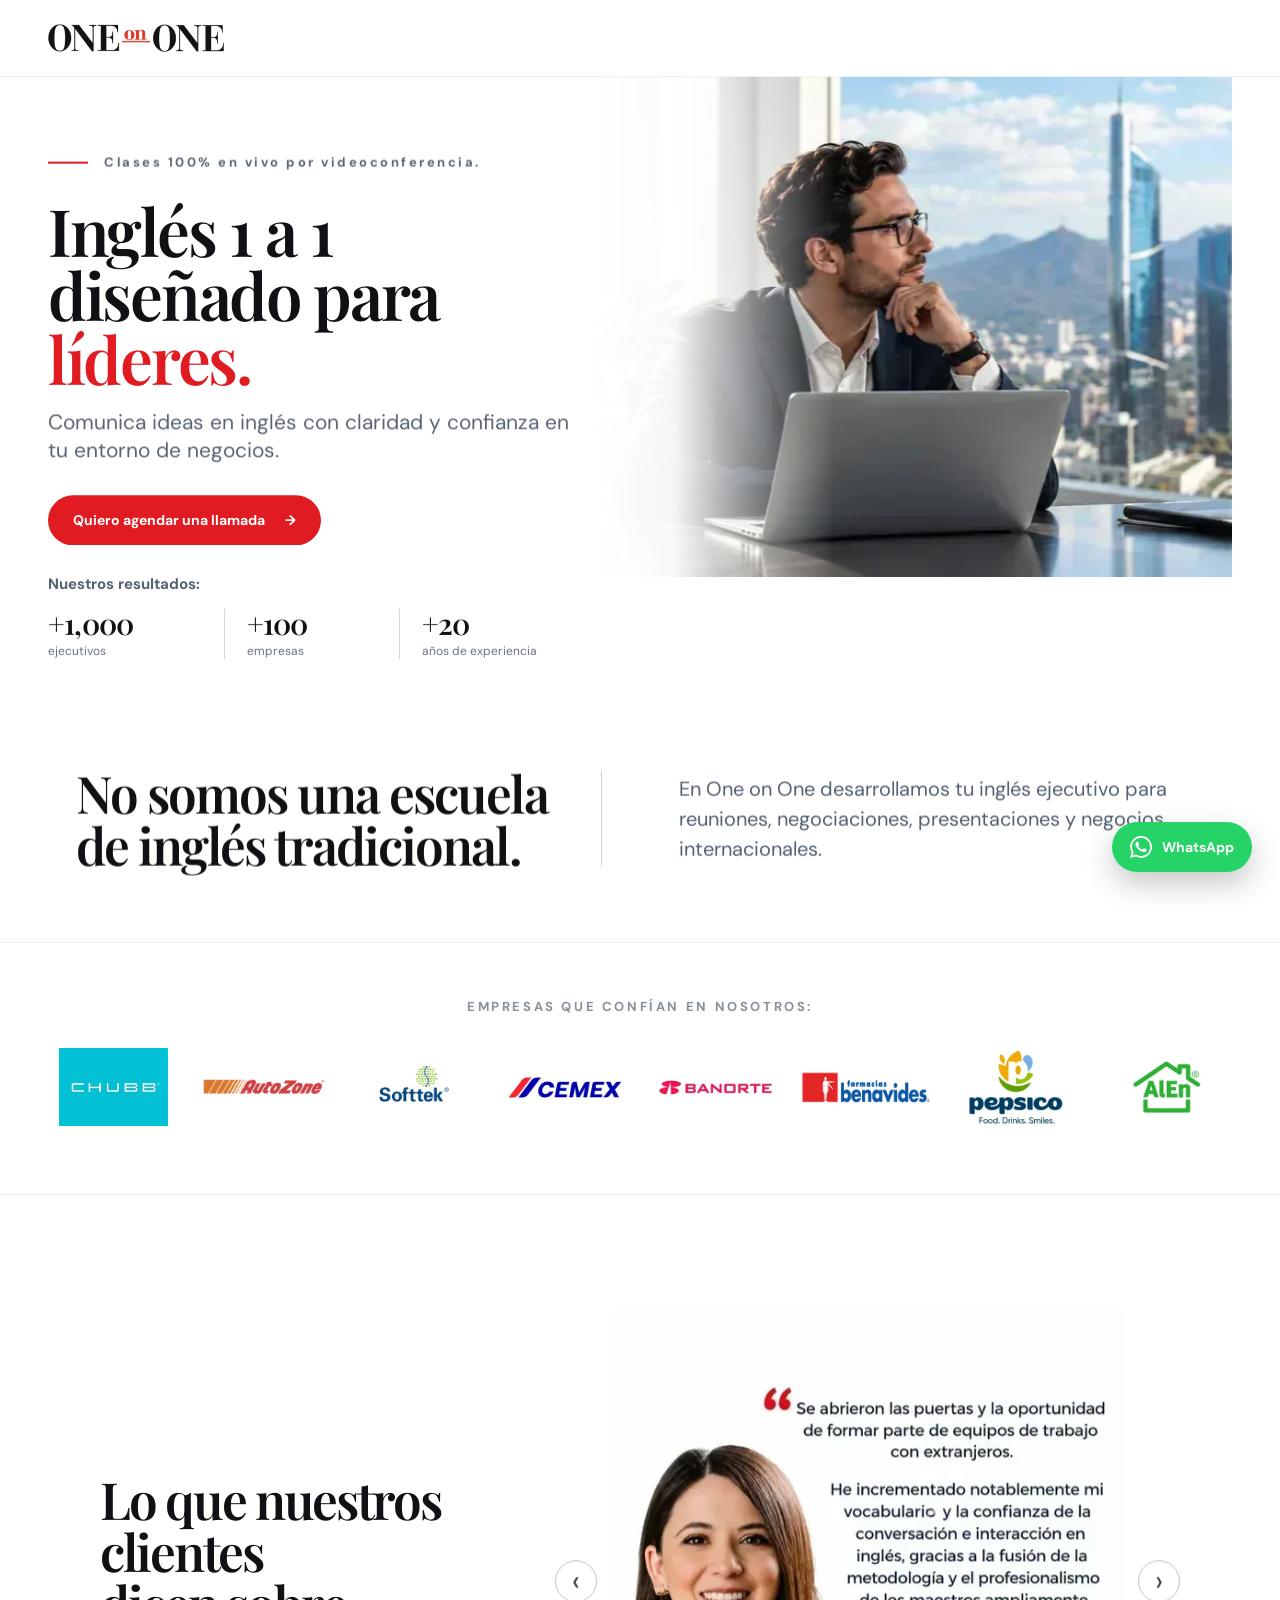
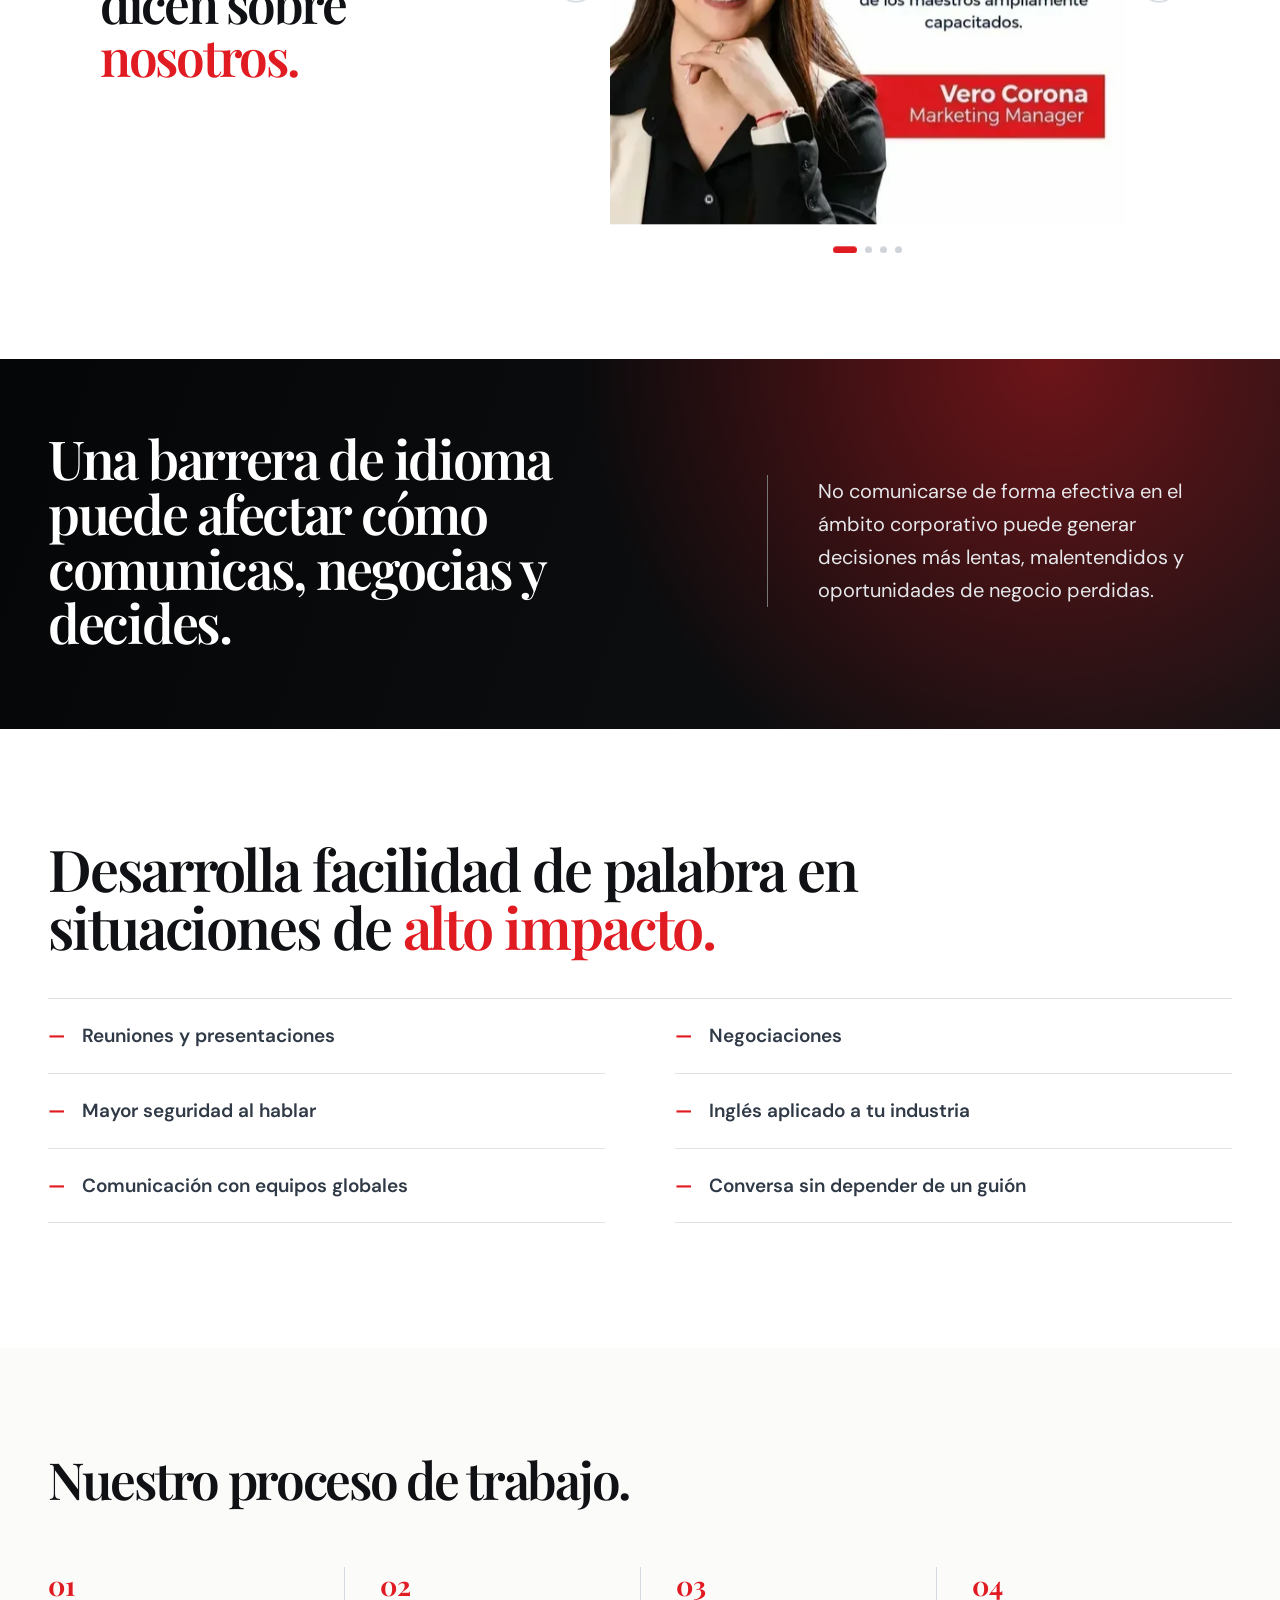
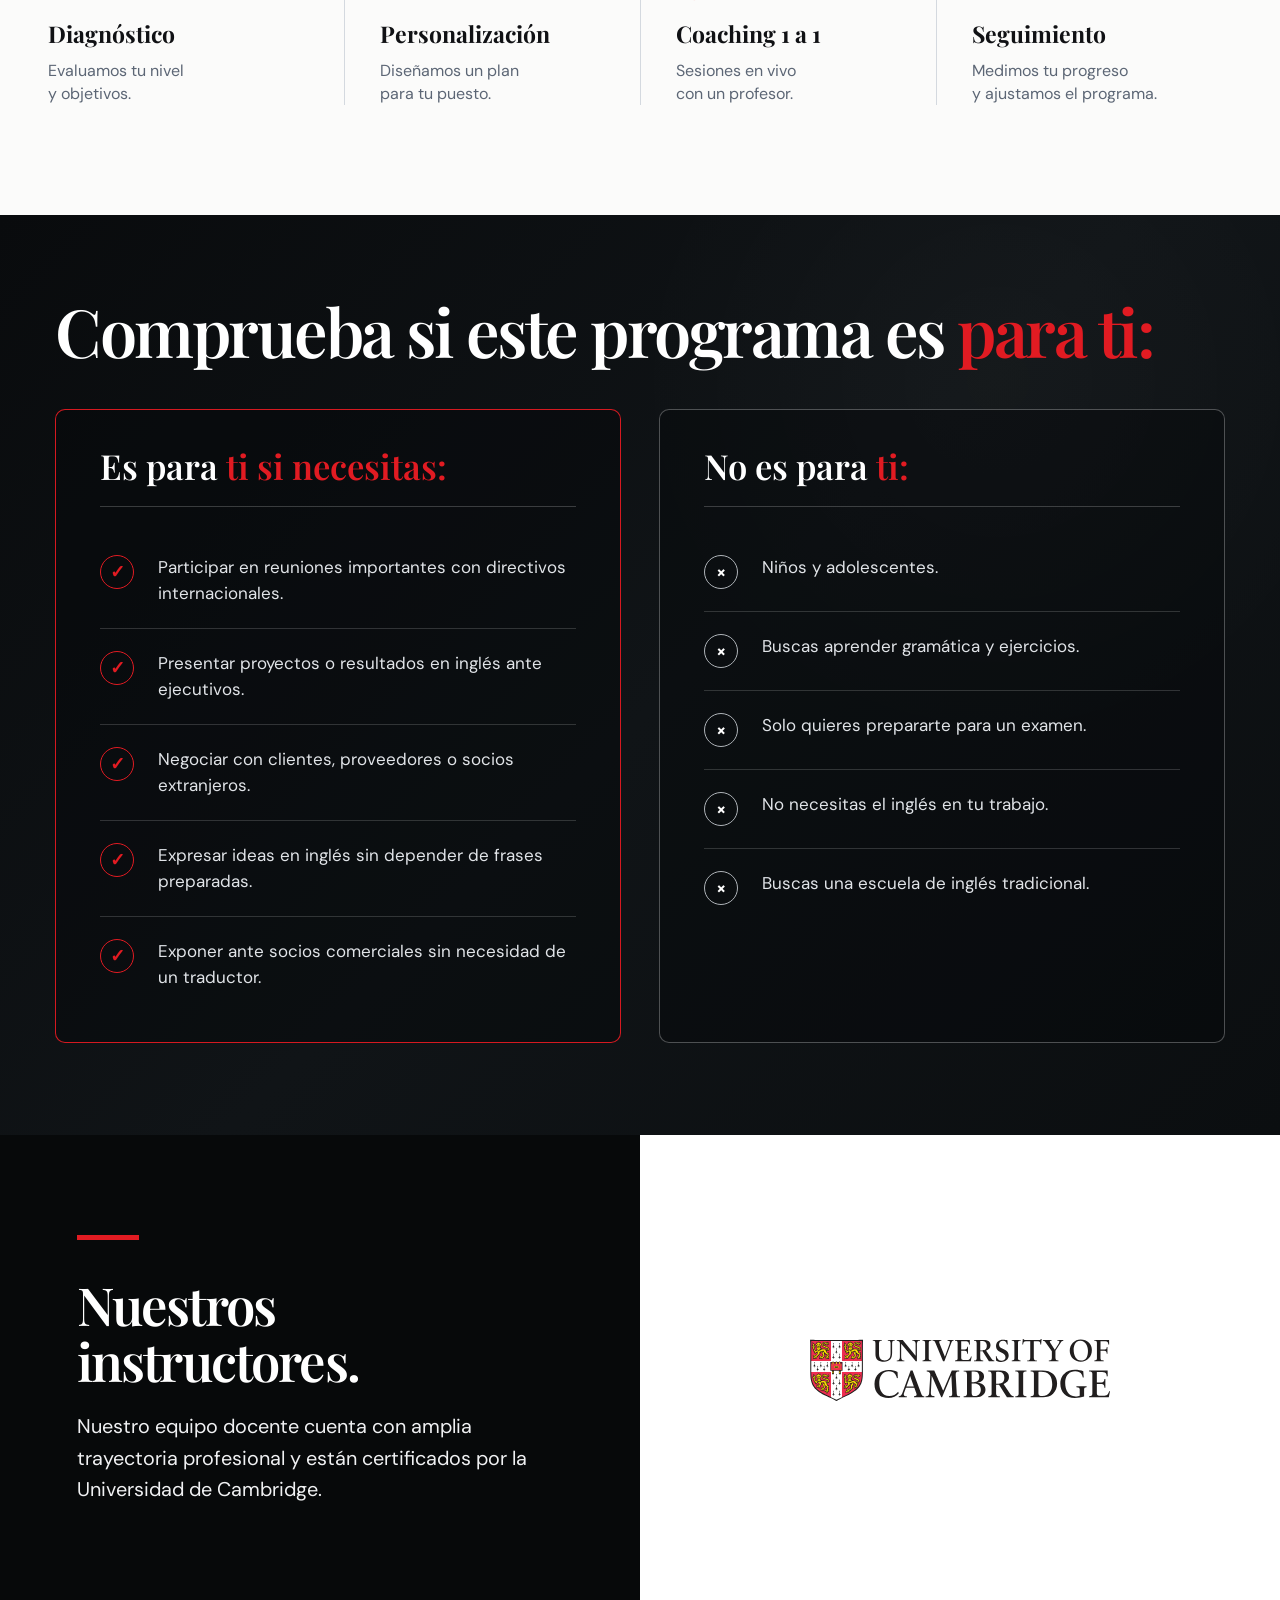
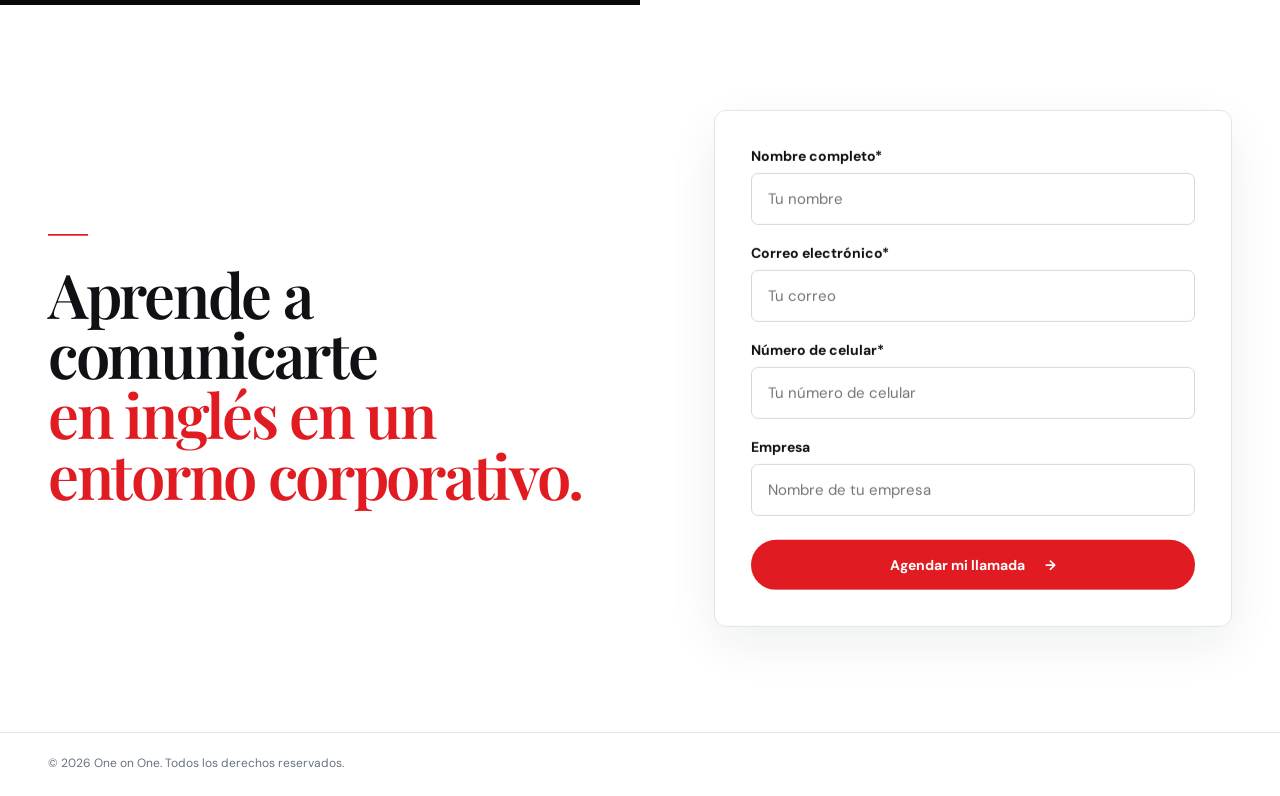
==== commit 4244e59c: "Show full WhatsApp prefilled message in two lines" ====
--- a/index.html
+++ b/index.html
@@ -248,7 +248,7 @@
     </div>
     <div class="whatsapp-chat-composer">
       <span class="whatsapp-chat-emoji" aria-hidden="true">☺</span>
-      <input id="whatsapp-chat-input" type="text" inputmode="text" autocomplete="off" value="Hola, me gustaría recibir información." aria-label="Escribe tu mensaje">
+      <textarea id="whatsapp-chat-input" rows="2" inputmode="text" autocomplete="off" aria-label="Escribe tu mensaje">Hola, me gustaría recibir información.</textarea>
       <span class="whatsapp-chat-attach" aria-hidden="true">⌕</span>
       <button id="whatsapp-chat-send" type="button" aria-label="Enviar mensaje" title="Enviar">➤</button>
     </div>
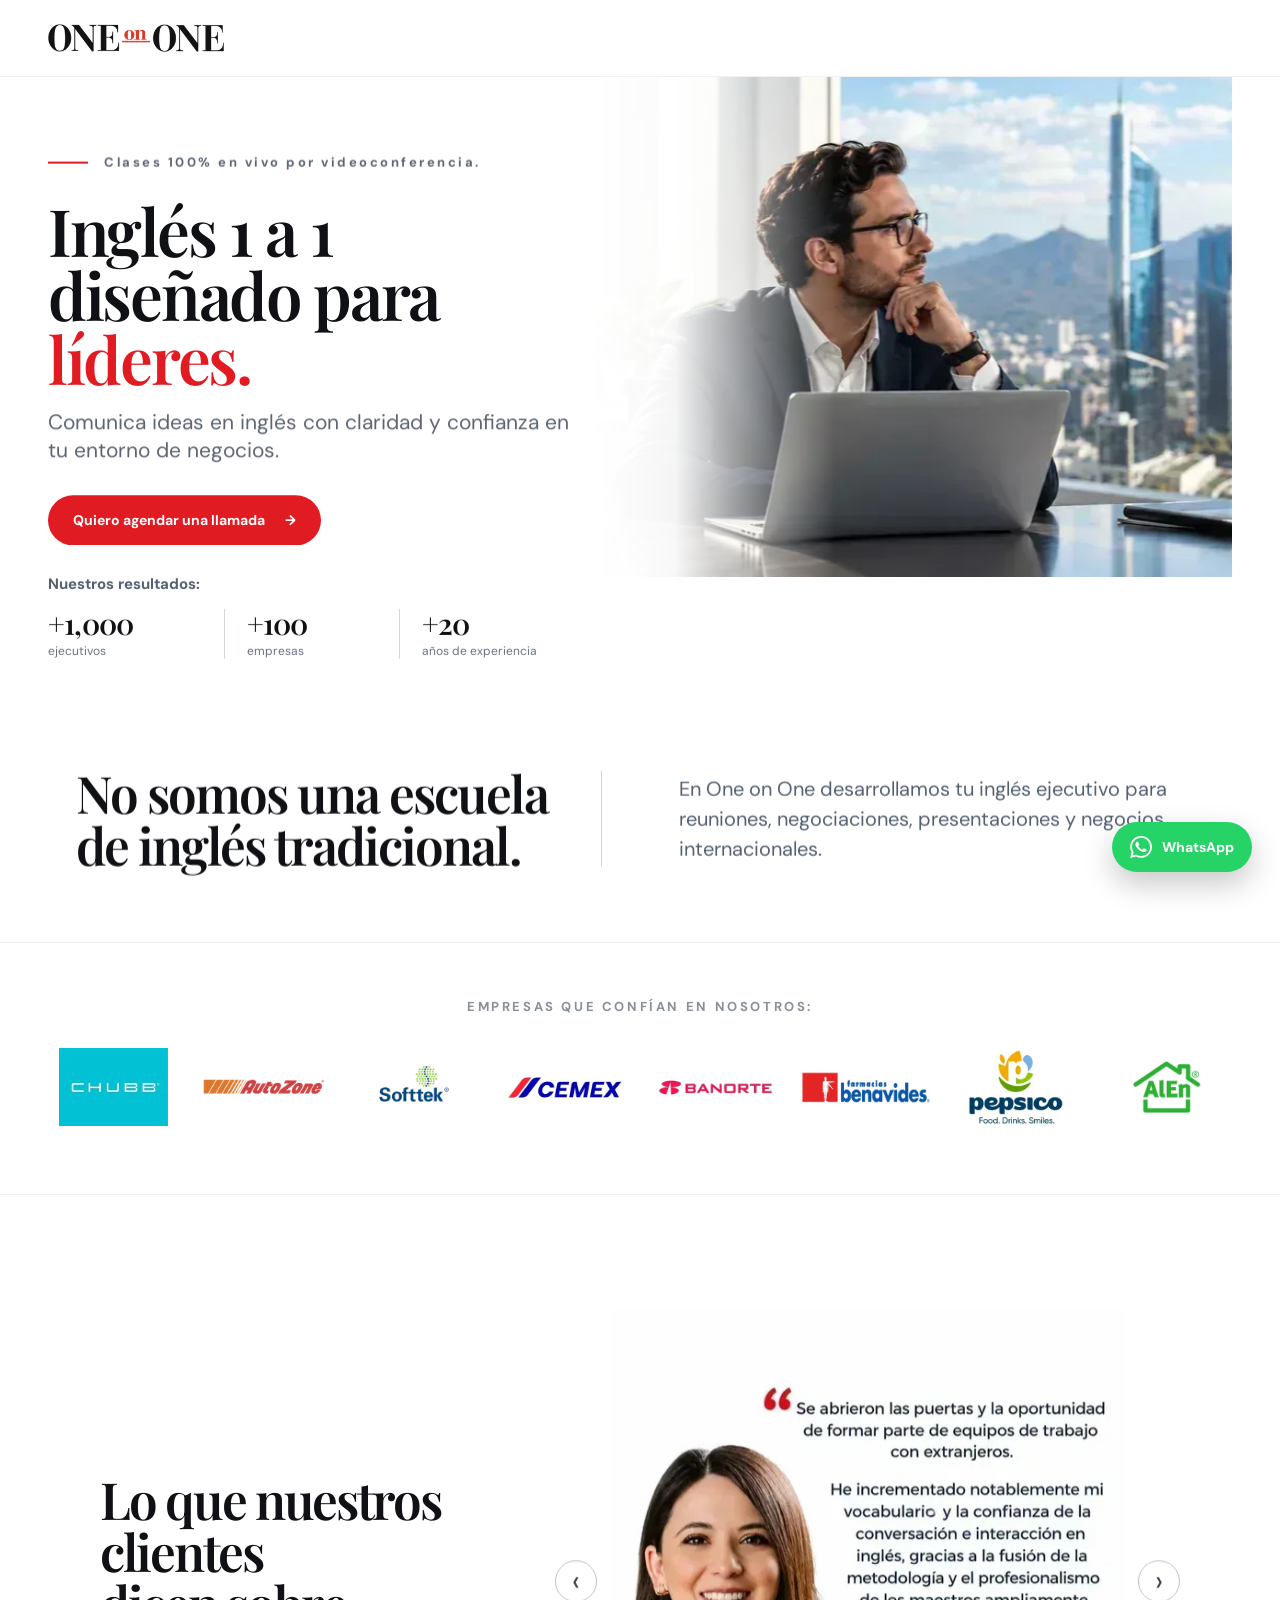
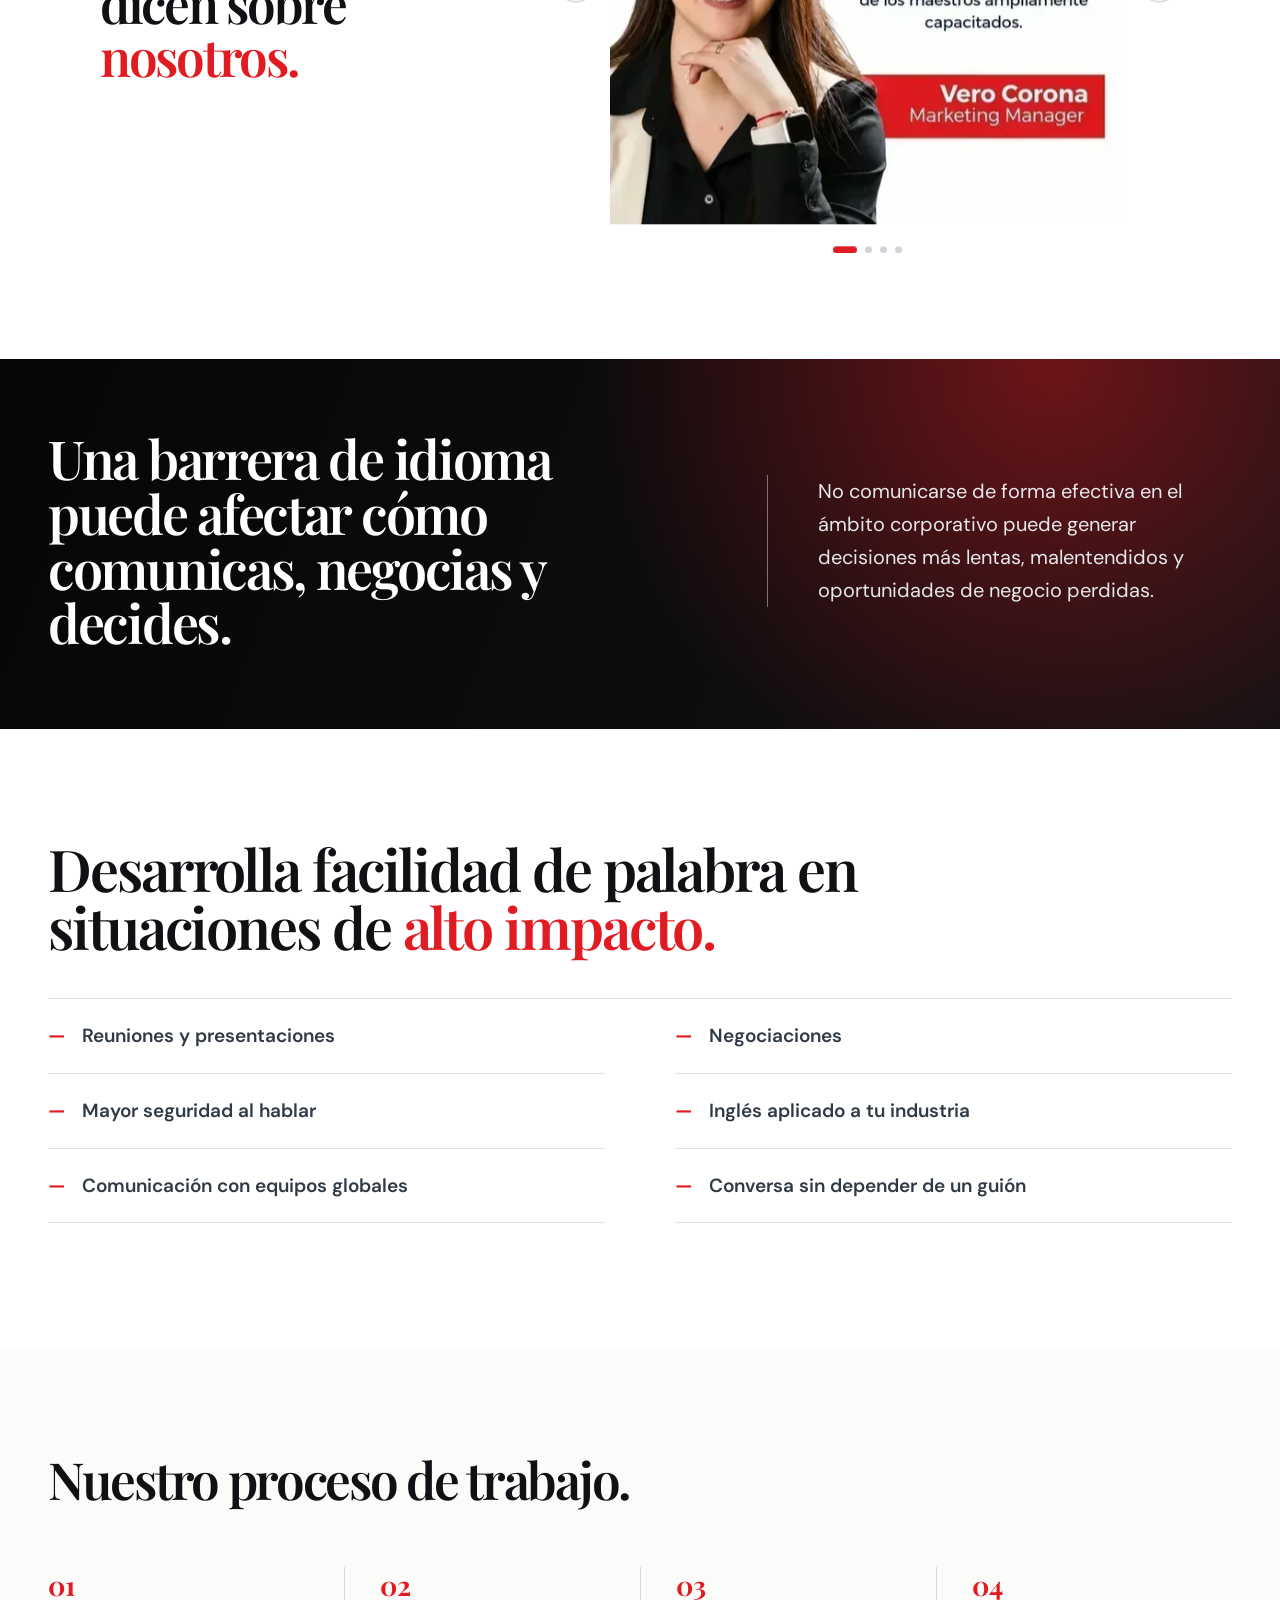
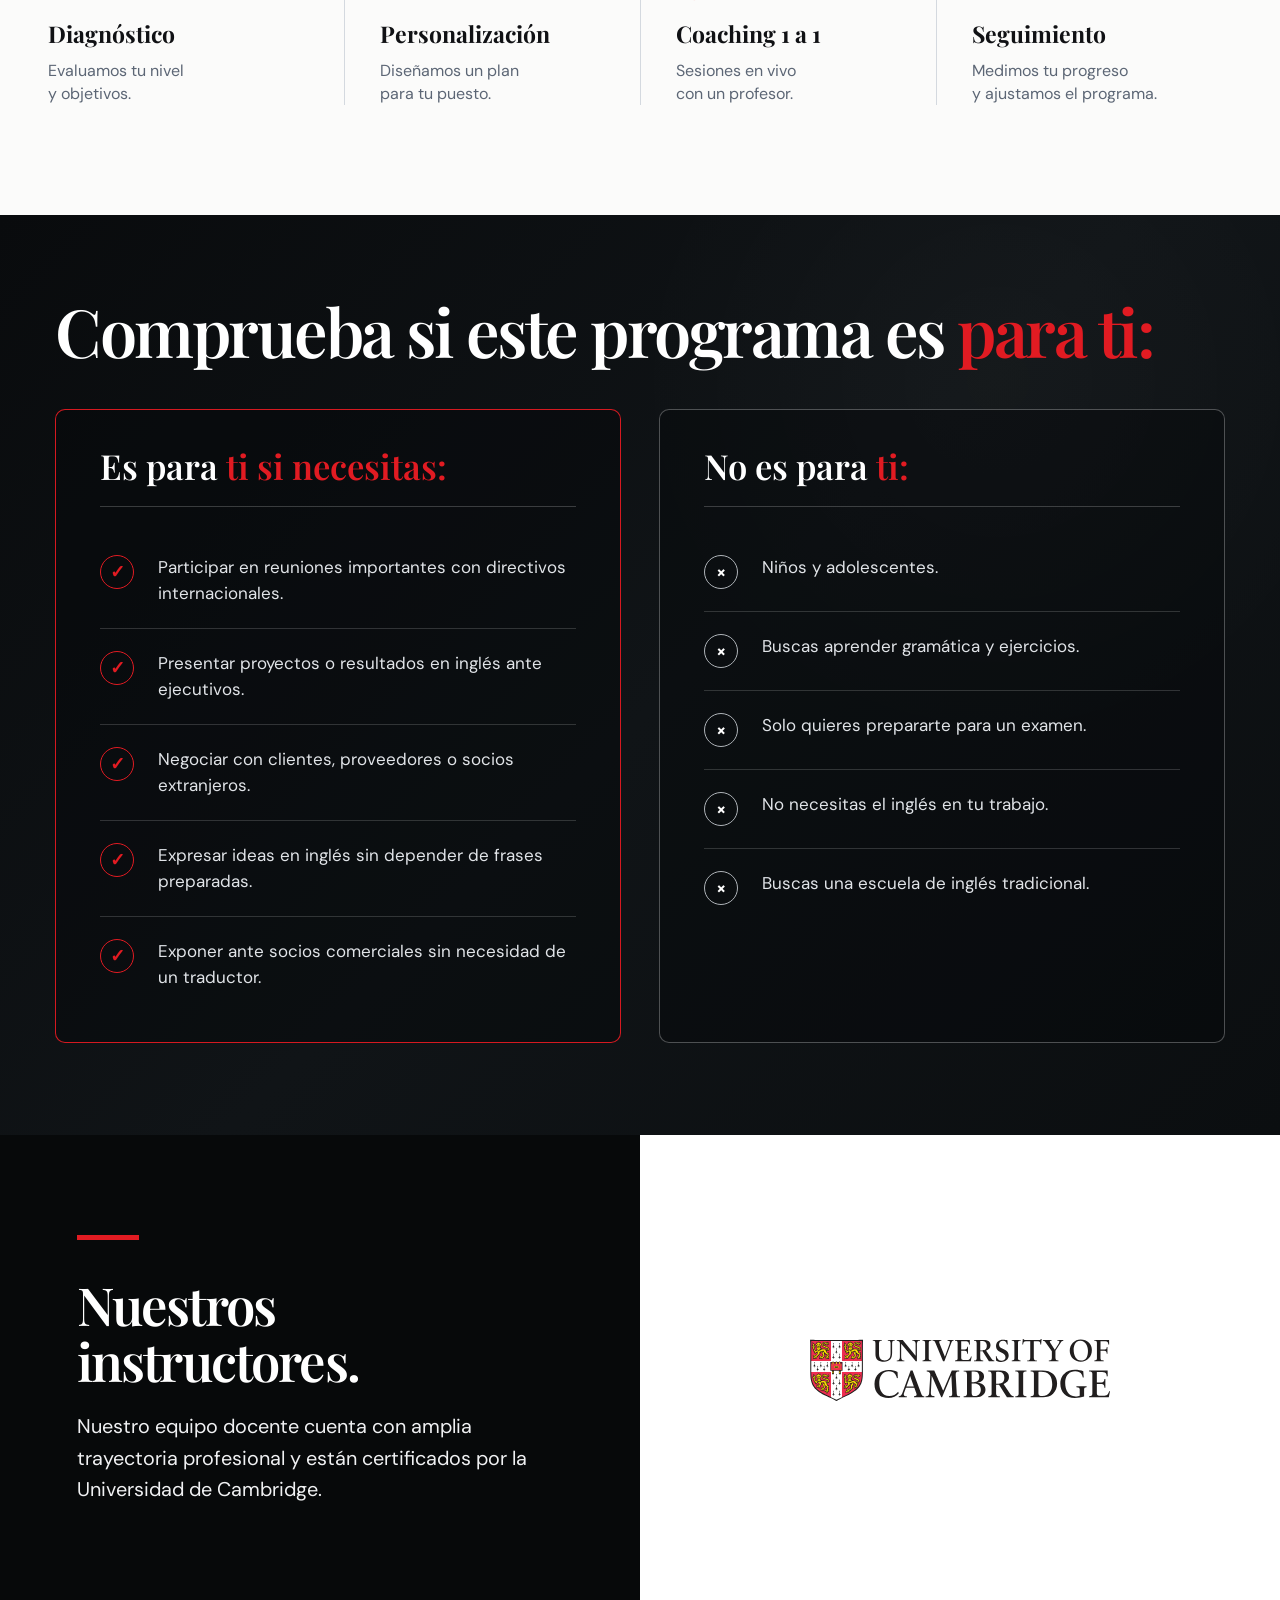
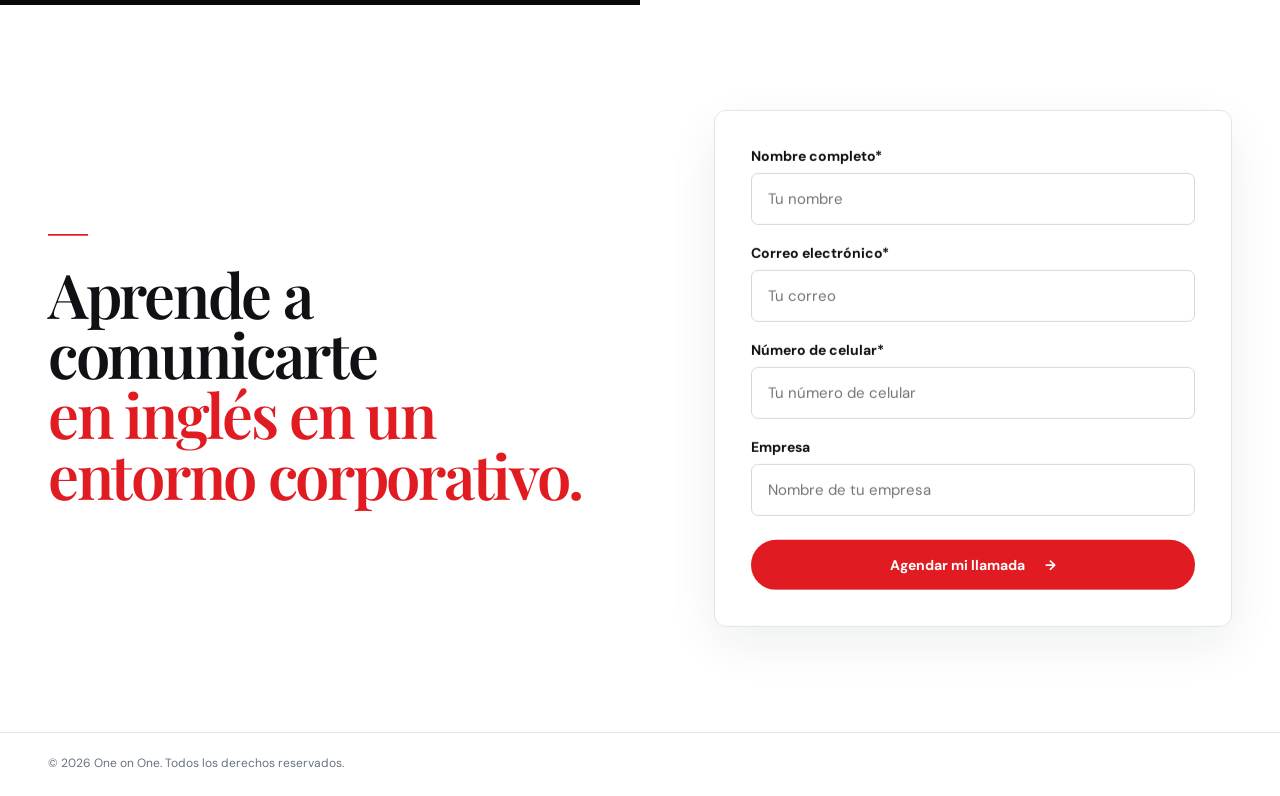
==== commit c329a181: "Refresh WhatsApp chat styling on deployed page" ====
--- a/index.html
+++ b/index.html
@@ -39,8 +39,8 @@
 @media(max-width:900px){.container{width:min(calc(100% - 40px),var(--max))}.nav-wrap{height:68px}.hero-grid{grid-template-columns:1fr}.hero{min-height:auto}.hero-copy{padding:70px 0 45px}.hero-image{min-height:430px}}
 @media(max-width:600px){.logo img{width:249px}.hero h1{font-size:48px}.hero-sub{font-size:17px}.hero-image{min-height:330px}.hero-results{margin-top:36px}.hero-results-stats{gap:10px}}
 </style>
-<link rel="preload" as="style" href="styles.css?v=61" onload="this.onload=null;this.rel='stylesheet'">
-<noscript><link rel="stylesheet" href="styles.css?v=61"></noscript>
+<link rel="preload" as="style" href="styles.css?v=62" onload="this.onload=null;this.rel='stylesheet'">
+<noscript><link rel="stylesheet" href="styles.css?v=62"></noscript>
 </head>
 <body>
 <header class="site-header" id="inicio">
--- a/styles.css
+++ b/styles.css
@@ -1 +1,14 @@
-:root{--red:#e11b22;--ink:#101114;--muted:#536071;--line:#d9dde3;--soft:#f7f7f5;--white:#fff;--dark:#08090a;--serif:'Playfair Display',Georgia,serif;--sans:'DM Sans',Arial,sans-serif;--max:1280px}*{box-sizing:border-box}html{scroll-behavior:smooth}body{margin:0;color:var(--ink);font-family:var(--sans);background:#fff}button,a{font:inherit}a{text-decoration:none;color:inherit}.container{width:min(calc(100% - 96px),var(--max));margin:auto}.section-white{background:#fff}.section-dark{background:var(--dark);color:#fff}.site-header{position:sticky;top:0;z-index:50;background:rgba(255,255,255,.94);backdrop-filter:blur(12px);border-bottom:1px solid rgba(16,17,20,.06)}.nav-wrap{height:76px;display:flex;align-items:center;gap:42px}.logo{font-family:var(--serif);font-weight:700;font-size:31px;letter-spacing:-1.7px;white-space:nowrap}.logo span{font-family:var(--sans);font-size:.45em;color:var(--red);vertical-align:middle;letter-spacing:-.5px}.nav{display:flex;gap:30px;margin-left:auto}.nav a{font-size:13px;color:#505866}.nav a:hover{color:var(--red)}.btn{border:0;cursor:pointer;display:inline-flex;align-items:center;justify-content:center;gap:20px;border-radius:999px;padding:16px 25px;font-weight:700;font-size:14px;transition:.2s ease}.btn:hover{transform:translateY(-1px)}.btn-primary{background:var(--red);color:#fff}.btn-primary:hover{background:#c9141a}.btn-outline{background:#fff;border:1px solid #88919e;color:#111}.btn-small{padding:12px 19px;font-size:12px}.hero{min-height:650px}.hero-grid{position:relative;display:grid;grid-template-columns:1.08fr .92fr;min-height:650px}.hero-copy{padding:95px 0 70px}.eyebrow{display:flex;align-items:center;gap:16px;font-size:11px;font-weight:700;letter-spacing:3px;color:#5c6675;margin-bottom:28px}.eyebrow i{width:40px;height:2px;background:var(--red);display:block}.eyebrow.light{color:#cdd2d8}.hero h1,.section-white h2,.section-dark h2{font-family:var(--serif);font-weight:600;letter-spacing:-2.3px;margin:0}.hero h1{font-size:clamp(48px,5.1vw,76px);line-height:.98;max-width:720px}.hero h1 em,.section-white h2 em,.section-dark h2 em{font-style:normal;color:var(--red)}.hero h1 .flip-word{display:inline-block;font-style:normal;color:var(--red);transform-origin:50% 55%;backface-visibility:hidden;will-change:transform;min-width:5.8ch}.hero h1 .flip-word.flip-out{animation:wordFlipOut .38s cubic-bezier(.65,0,.35,1) both}.hero h1 .flip-word.flip-in{animation:wordFlipIn .38s cubic-bezier(.65,0,.35,1) both}@keyframes wordFlipOut{0%{transform:rotateX(0deg);opacity:1}100%{transform:rotateX(90deg);opacity:0}}@keyframes wordFlipIn{0%{transform:rotateX(-90deg);opacity:0}100%{transform:rotateX(0deg);opacity:1}}.hero-sub{font-size:21px;color:#5b6572;max-width:640px;margin:22px 0 32px}.hero-actions{display:flex;gap:12px;flex-wrap:wrap}.stats{display:flex;margin-top:54px}.stats>div{padding:0 35px;border-left:1px solid #d8dce1}.stats>div:first-child{padding-left:0;border-left:0}.stats strong{display:block;font-family:var(--serif);font-size:32px}.stats span{font-size:13px;color:#697280}.hero-image{position:relative;overflow:hidden;min-height:650px}.hero-image img{width:100%;height:100%;object-fit:cover;object-position:52% center;display:block}.hero-tag{position:absolute;right:35px;top:95px;font-family:var(--serif);font-style:italic;font-size:22px;line-height:1.05;padding-left:20px;border-left:1px solid #18202a}.hero-tag i{display:block;width:28px;height:2px;background:var(--red);margin-top:18px}.challenge{padding:72px 0 78px;background:radial-gradient(circle at 82% 0%,rgba(225,27,34,.45),transparent 42%),linear-gradient(110deg,#050607,#111214)}.challenge-grid{display:grid;grid-template-columns:1.15fr .85fr;gap:90px;align-items:center}.challenge h2{font-size:clamp(42px,4.2vw,66px);line-height:1.02}.challenge-copy{font-size:20px;line-height:1.65;color:#e5e7ea;border-left:1px solid #777;padding-left:50px;max-width:520px}.solution{padding:105px 0}.solution-grid{display:grid;grid-template-columns:1.05fr .95fr;gap:90px;align-items:center}.solution h2{font-size:clamp(45px,4.4vw,68px);line-height:1.03}.solution-copy p{font-size:19px;color:#536071;line-height:1.55;max-width:660px;margin:25px 0 30px}.solution-side{border-left:1px solid #cfd4da;padding-left:60px}.solution-side h3{font-family:var(--serif);font-size:25px;line-height:1.15;margin:0 0 28px}.solution-side ul{list-style:none;margin:0;padding:0}.solution-side li{padding:18px 0;border-bottom:1px solid #dfe2e7;font-size:16px;color:#475261}.process{padding:95px 0 110px;background:#fbfbfa}.process>.container>h2{font-size:clamp(43px,4vw,62px);line-height:1.05;max-width:1000px}.steps{display:grid;grid-template-columns:repeat(4,1fr);margin-top:60px}.steps article{position:relative;padding:0 35px;border-left:1px solid #d4d9df}.steps article:first-child{padding-left:0;border-left:0}.steps b{font-family:var(--serif);color:var(--red);font-size:27px}.steps h3{font-family:var(--serif);font-size:23px;margin:15px 0 10px}.steps p{color:#5c6675;line-height:1.45;margin:0}.fit{position:relative;padding:100px 0 110px;overflow:hidden;background:#07090a}.fit-bg{position:absolute;inset:0;background:linear-gradient(90deg,rgba(0,0,0,.98) 0%,rgba(0,0,0,.9) 43%,rgba(0,0,0,.45) 100%),url('assets/fit-person.webp') center right/cover no-repeat}.fit-content{position:relative}.fit-intro h2{font-size:clamp(45px,4.5vw,68px);line-height:1.01;margin-bottom:55px}.fit-columns{display:grid;grid-template-columns:1fr 1fr;gap:28px}.fit-card{background:rgba(9,11,13,.72);border:1px solid rgba(255,255,255,.25);border-radius:10px;padding:34px 38px;backdrop-filter:blur(4px)}.fit-card h3{font-family:var(--serif);font-size:38px;margin:0 0 24px;border-bottom:1px solid rgba(255,255,255,.18);padding-bottom:18px}.fit-card h3 em{color:var(--red);font-style:normal}.fit-item{display:grid;grid-template-columns:36px 1fr;gap:18px;align-items:start;padding:18px 0;border-bottom:1px solid rgba(255,255,255,.15)}.fit-item:last-child{border-bottom:0}.fit-item span{width:32px;height:32px;border-radius:50%;display:grid;place-items:center;border:1px solid var(--red);color:var(--red);font-weight:700}.fit-no .fit-item span{border-color:#aaa;color:#fff}.fit-item p{margin:0;color:#dce0e5;line-height:1.45}.fit-final{position:relative;overflow:hidden;background:#07090a;padding:0}.fit-final-media{width:100%;overflow:hidden}.fit-final-media img{display:block;width:100%;height:auto;min-height:0;object-fit:cover;transform:scale(1.015);transition:transform 1.2s cubic-bezier(.2,.65,.2,1);will-change:transform}.fit-final.is-visible .fit-final-media img{transform:scale(1)}.testimonials{padding:110px 0}.testimonials-grid{display:grid;grid-template-columns:.75fr 1.25fr;gap:80px;align-items:center}.testimonial-title h2{font-size:clamp(44px,4vw,62px);line-height:1.02}.testimonial-title p{color:#647080;line-height:1.55;max-width:470px;margin-top:25px}.carousel{position:relative;padding:0 55px}.testimonial-card{display:grid;grid-template-columns:180px 40px 1fr;gap:22px;align-items:center;border:1px solid #e2e5e9;border-radius:12px;padding:24px;background:#fff;box-shadow:0 15px 45px rgba(18,24,31,.07);min-height:245px}.testimonial-card img{width:180px;height:195px;object-fit:cover;border-radius:7px}.quote-mark{font-family:var(--serif);font-size:75px;color:var(--red);align-self:start;line-height:.8}.testimonial-copy blockquote{font-family:var(--serif);font-size:22px;line-height:1.35;margin:0;color:#26303b}.testimonial-line{width:35px;height:2px;background:var(--red);margin:22px 0 12px}.testimonial-copy strong{display:block;font-size:15px}.testimonial-copy span{color:#7a8490;font-size:13px}.carousel-arrow{position:absolute;top:50%;transform:translateY(-50%);width:42px;height:42px;border-radius:50%;border:1px solid #bcc3cb;background:#fff;font-size:30px;line-height:1;cursor:pointer;z-index:2}.carousel-arrow.prev{left:0}.carousel-arrow.next{right:0}.dots{display:flex;justify-content:center;gap:8px;margin-top:22px}.dot{width:7px;height:7px;border-radius:50%;background:#cfd4da;border:0;padding:0}.dot.active{background:var(--red);width:24px;border-radius:5px}.contact{padding:105px 0}.contact-grid{display:grid;grid-template-columns:1fr .9fr;gap:90px;align-items:center}.contact h2{font-size:clamp(48px,4.8vw,70px);line-height:.98}.contact-copy p{font-size:19px;color:#5d6875;max-width:620px;line-height:1.55}.contact-form-card{border:1px solid #e1e4e8;border-radius:12px;padding:36px;background:#fff;box-shadow:0 18px 50px rgba(20,25,32,.07)}label{display:block;font-weight:700;font-size:14px;margin-bottom:19px}input{width:100%;border:1px solid #d4d9df;border-radius:7px;padding:15px 16px;margin-top:8px;font-family:var(--sans);font-size:15px;outline:0}input:focus{border-color:var(--red);box-shadow:0 0 0 3px rgba(225,27,34,.08)}.btn-submit{width:100%;margin-top:5px}.contact-form-card small{display:block;color:#7b8490;margin-top:14px;font-size:11px}.contact-form-card small a{text-decoration:underline}.whatsapp-placeholder{margin-top:20px}.footer{border-top:1px solid #e1e4e8;padding:55px 0 45px;background:#fff}.footer-grid{display:grid;grid-template-columns:1.4fr .8fr .8fr .8fr;gap:50px}.footer-grid>div{display:flex;flex-direction:column;gap:11px}.footer-grid .logo{margin-bottom:15px}.footer-grid p,.footer-grid a,.footer-link{color:#68727e;font-size:13px}.footer-grid strong{font-size:14px;margin-bottom:5px}.footer-link{border:0;background:none;padding:0;text-align:left;cursor:pointer}.modal{position:fixed;inset:0;z-index:100;display:none}.modal.is-open{display:grid;place-items:center}.modal-backdrop{position:absolute;inset:0;background:rgba(3,5,7,.72);backdrop-filter:blur(5px)}.modal-dialog{position:relative;width:min(92vw,620px);background:#fff;border-radius:14px;padding:48px;z-index:1;box-shadow:0 30px 100px rgba(0,0,0,.35)}.modal-close{position:absolute;right:18px;top:14px;border:0;background:none;font-size:30px;color:#56606b;cursor:pointer}.modal-dialog h2{font-family:var(--serif);font-size:47px;line-height:1;margin:0 0 15px}.modal-dialog h2 em{color:var(--red);font-style:normal}.modal-dialog>p{color:#5e6875;line-height:1.5;margin:0 0 25px}.modal-note{font-size:11px!important;margin-top:14px!important}.form-success{text-align:center;padding:25px 0}.success-check{width:58px;height:58px;border-radius:50%;display:grid;place-items:center;background:#e9f7ee;color:#1b8f4b;font-size:30px;margin:0 auto 18px}.form-success h3{font-family:var(--serif);font-size:34px;margin:0}.form-success p{color:#65707c;line-height:1.5}.form-success .btn{margin-top:10px}@media(max-width:900px){.fit-final-media img{min-height:0;height:auto;object-fit:cover}.container{width:min(calc(100% - 40px),var(--max))}.nav{display:none}.nav-wrap{height:68px}.hero-grid,.challenge-grid,.solution-grid,.testimonials-grid,.contact-grid{grid-template-columns:1fr}.hero{min-height:auto}.hero-copy{padding:70px 0 45px}.hero-image{min-height:430px}.hero-tag{top:30px;right:22px}.challenge-grid{gap:35px}.challenge-copy{border-left:0;border-top:1px solid #666;padding:25px 0 0}.solution,.process,.testimonials,.contact{padding:75px 0}.solution-side{border-left:0;border-top:1px solid #cfd4da;padding:35px 0 0}.steps{grid-template-columns:1fr 1fr;gap:40px}.steps article:nth-child(3){padding-left:0;border-left:0}.fit-columns{grid-template-columns:1fr}.testimonials-grid{gap:45px}.testimonial-card{grid-template-columns:130px 28px 1fr}.testimonial-card img{width:130px;height:170px}.footer-grid{grid-template-columns:1fr 1fr}.site-header .btn-small{margin-left:auto}}@media(max-width:600px){.logo{font-size:27px}.hero h1{font-size:48px}.hero-sub{font-size:17px}.stats{gap:10px}.stats>div{padding:0 16px}.stats strong{font-size:26px}.stats span{font-size:11px}.hero-image{min-height:330px}.challenge h2,.solution h2,.process>.container>h2,.fit-intro h2,.testimonial-title h2,.contact h2{font-size:43px}.fit{padding:70px 0}.fit-card{padding:25px 22px}.fit-card h3{font-size:32px}.testimonial-card{grid-template-columns:1fr;gap:15px}.testimonial-card img{width:100%;height:220px}.quote-mark{display:none}.carousel{padding:0}.carousel-arrow{top:48%;width:38px;height:38px}.carousel-arrow.prev{left:-8px}.carousel-arrow.next{right:-8px}.testimonial-copy{padding:0 8px}.footer-grid{grid-template-columns:1fr}.modal-dialog{padding:35px 24px}.modal-dialog h2{font-size:39px}}.floating-whatsapp{position:fixed;right:28px;bottom:28px;z-index:80;display:inline-flex;align-items:center;gap:10px;padding:14px 18px;border:0;border-radius:999px;background:#25d366;color:#fff;font-weight:700;font-size:14px;box-shadow:0 12px 30px rgba(0,0,0,.22);cursor:pointer;transition:transform .2s ease,box-shadow .2s ease}.floating-whatsapp:hover{transform:translateY(-2px);box-shadow:0 16px 34px rgba(0,0,0,.27)}.floating-whatsapp svg{width:22px;height:22px;fill:currentColor}.floating-whatsapp span{white-space:nowrap}@media(max-width:600px){.floating-whatsapp{right:18px;bottom:18px;width:56px;height:56px;padding:0;justify-content:center}.floating-whatsapp span{display:none}.floating-whatsapp svg{width:25px;height:25px}}.parallax-container{overflow:hidden;position:relative}[data-parallax]{will-change:transform;transform:translate3d(0,0,0) scale(1.08);transition:none}.hero-image[data-parallax],.fit-final-media[data-parallax]{overflow:hidden}.hero-image img[data-parallax]{height:calc(100%+110px);margin-top:-55px;object-fit:cover}.fit-final-media img[data-parallax]{transform:translate3d(0,0,0) scale(1.035);height:calc(100%+80px);margin-top:-40px;object-fit:cover}.parallax-section{position:relative;overflow:hidden}.parallax-section::after{content:"";position:absolute;inset:-12%;pointer-events:none;background:radial-gradient(circle at 85% 15%,rgba(225,27,34,.12),transparent 35%);transform:translate3d(0,var(--parallax-glow-y,0),0);will-change:transform}@media (prefers-reduced-motion:reduce){[data-parallax],.parallax-section::after{transform:none!important}.hero-image img[data-parallax],.fit-final-media img[data-parallax]{margin-top:0;height:100%}}.reveal{opacity:0;transform:translate3d(0,34px,0);transition:opacity .9s cubic-bezier(.22,.61,.36,1),transform 1.05s cubic-bezier(.22,.61,.36,1);will-change:opacity,transform}.reveal.is-visible{opacity:1;transform:translate3d(0,0,0)}.reveal-title{transition-duration:1.15s}[data-depth]{will-change:transform}.hero-copy .reveal:nth-child(1){transition-delay:.02s}.hero-copy .reveal:nth-child(2){transition-delay:.08s}.hero-copy .reveal:nth-child(3){transition-delay:.14s}.hero-copy .reveal:nth-child(4){transition-delay:.20s}.hero-copy .reveal:nth-child(5){transition-delay:.26s}.reveal-stagger>article{opacity:0;transform:translate3d(0,30px,0);transition:opacity .75s ease,transform .85s cubic-bezier(.22,.61,.36,1)}.reveal-stagger.is-visible>article{opacity:1;transform:none}.reveal-stagger.is-visible>article:nth-child(1){transition-delay:.05s}.reveal-stagger.is-visible>article:nth-child(2){transition-delay:.14s}.reveal-stagger.is-visible>article:nth-child(3){transition-delay:.23s}.reveal-stagger.is-visible>article:nth-child(4){transition-delay:.32s}.btn{transition:transform .35s cubic-bezier(.22,.61,.36,1),box-shadow .35s ease,background-color .25s ease}.btn:hover{transform:translateY(-3px);box-shadow:0 10px 24px rgba(16,17,20,.10)}.btn-primary:hover{box-shadow:0 12px 28px rgba(225,27,34,.22)}.hero h1 em,.section-white h2 em,.section-dark h2 em{transition:color .35s ease}.solution-side li{transition:padding-left .35s ease,color .35s ease;border-bottom-color:#dfe2e7}.solution-side li:hover{padding-left:9px;color:var(--red)}.fit-card{transition:transform .55s cubic-bezier(.22,.61,.36,1),border-color .35s ease,background-color .35s ease}.fit-card:hover{transform:translateY(-5px);border-color:rgba(255,255,255,.42);background:rgba(9,11,13,.78)}.fit-item{transition:transform .35s ease}.fit-item:hover{transform:translateX(5px)}.testimonial-card{transition:transform .5s cubic-bezier(.22,.61,.36,1),box-shadow .5s ease}.testimonial-card:hover{transform:translateY(-4px);box-shadow:0 20px 55px rgba(18,24,31,.10)}.hero-image img[data-parallax],.fit-final-media img[data-parallax]{will-change:transform;transition:none}@media (prefers-reduced-motion:reduce){.reveal,.reveal-stagger>article{opacity:1!important;transform:none!important;transition:none!important}.btn,.solution-side li,.fit-card,.fit-item,.testimonial-card{transition:none!important}.hero-image img[data-parallax],.fit-final-media img[data-parallax]{transform:none!important}}.companies{padding:56px 0 68px;border-top:1px solid #eef0f2;border-bottom:1px solid #eef0f2;overflow:hidden}.companies-heading{text-align:center;margin-bottom:34px}.companies-heading h2{font-family:var(--sans);font-size:13px;line-height:1.2;font-weight:700;letter-spacing:2.6px;text-transform:uppercase;color:#8a9099;margin:0}.company-logos{display:grid;grid-template-columns:repeat(8,minmax(0,1fr));gap:20px;align-items:center}.company-logo{height:78px;display:flex;align-items:center;justify-content:center;overflow:hidden}.company-logo img{display:block;width:100%;height:100%;object-fit:contain;object-position:center}.results-stats-label{margin-top:46px;margin-bottom:-28px}.results-stats-label .eyebrow{margin-bottom:0}@media(max-width:1100px){.company-logos{grid-template-columns:repeat(4,minmax(0,1fr));row-gap:24px}}@media(max-width:600px){.companies{padding:46px 0 52px}.companies-heading{margin-bottom:26px}.company-logos{grid-template-columns:repeat(2,minmax(0,1fr));gap:14px}.company-logo{height:72px}.results-stats-label{margin-top:38px;margin-bottom:-20px}}.site-header .logo{display:flex;align-items:center;height:42px}.site-header .logo img{display:block;width:176px;height:auto;max-height:42px;object-fit:contain}.footer{padding:22px 0 24px}.footer-simple{text-align:left}.footer-simple p{margin:0;color:#68727e;font-size:12px;line-height:1.4}@media(max-width:600px){.site-header .logo img{width:155px;max-height:38px}.footer{padding:18px 0 20px}}.testimonial-title{align-self:center}.solution{padding:115px 0 125px}.solution-focus{display:flex;justify-content:center}.solution-side-featured{width:min(100%,980px);border-left:0;padding-left:0}.solution-side-featured h2{font-family:var(--serif);font-size:clamp(46px,4.5vw,68px);line-height:1.02;letter-spacing:-2.1px;margin:0 0 42px;max-width:850px}.solution-side-featured ul{display:grid;grid-template-columns:1fr 1fr;column-gap:70px;list-style:none;margin:0;padding:0;border-top:1px solid #dfe2e7}.solution-side-featured li{position:relative;padding:24px 20px 24px 34px;border-bottom:1px solid #dfe2e7;font-size:19px;line-height:1.35;color:#303a47;font-weight:600}.solution-side-featured li::before{content:'—';position:absolute;left:0;color:var(--red);font-weight:700}.solution-cta-wrap{display:flex;justify-content:flex-end;margin-top:42px}.solution-cta-wrap .btn{min-width:250px}@media(max-width:900px){.solution{padding:85px 0 95px}.solution-side-featured{border-top:0;padding-top:0}.solution-side-featured ul{grid-template-columns:1fr}.solution-cta-wrap{justify-content:flex-start}}@media(max-width:600px){.solution-side-featured h2{font-size:43px}.solution-side-featured li{font-size:17px;padding-top:20px;padding-bottom:20px}.solution-cta-wrap .btn{width:100%}}.solution{padding:110px 0 125px}.solution-focus{display:block}.solution-visual{position:relative;width:100%;min-height:760px;overflow:hidden;border-radius:2px;background:#eef0f2}.solution-photo{position:absolute;inset:0;overflow:hidden}.solution-photo img{width:100%;height:100%;display:block;object-fit:cover;object-position:center 62%;transform:scale(1.03);will-change:transform}.solution-photo::after{content:"";position:absolute;inset:0;background:linear-gradient(90deg,rgba(255,255,255,.20) 0%,rgba(255,255,255,.03) 54%,rgba(0,0,0,.08) 100%);pointer-events:none}.solution-panel{position:absolute;z-index:2;left:48px;top:58px;bottom:58px;width:min(59%,780px);padding:50px 54px 46px;background:rgba(255,255,255,.94);border:1px solid rgba(16,17,20,.10);box-shadow:0 20px 55px rgba(15,23,42,.13);backdrop-filter:blur(7px);display:flex;flex-direction:column;justify-content:center}.solution-panel h2{font-family:var(--serif);font-size:clamp(43px,4.2vw,66px);line-height:1.02;letter-spacing:-2.1px;margin:0 0 34px;color:var(--ink);max-width:760px}.solution-panel ul{display:grid;grid-template-columns:1fr 1fr;column-gap:38px;row-gap:0;list-style:none;margin:0;padding:0;border-top:1px solid #dfe2e7}.solution-panel li{position:relative;padding:18px 10px 18px 28px;border-bottom:1px solid #dfe2e7;font-size:17px;line-height:1.35;color:#303a47;font-weight:600}.solution-panel li::before{content:'';position:absolute;left:-28px;top:50%;width:18px;height:2px;background:var(--red);transform:translateY(-50%)}.solution-cta-wrap{display:flex;justify-content:flex-start;margin-top:34px}.solution-cta-wrap .btn{min-width:250px}.process{padding-top:105px}.process>.container>h2{max-width:900px}@media(max-width:1100px){.solution-panel{width:66%;padding:42px 42px}}@media(max-width:900px){.solution{padding:85px 0 95px}.solution-visual{min-height:900px}.solution-panel{left:28px;right:28px;bottom:28px;top:auto;width:auto;padding:38px 34px}.solution-panel ul{grid-template-columns:1fr}.solution-panel h2{font-size:48px}}@media(max-width:600px){.solution-visual{min-height:980px}.solution-photo img{object-position:center 55%}.solution-panel{left:16px;right:16px;bottom:16px;padding:30px 24px}.solution-panel h2{font-size:40px;letter-spacing:-1.5px;margin-bottom:26px}.solution-panel li{font-size:16px;padding-top:16px;padding-bottom:16px}.solution-cta-wrap .btn{width:100%;min-width:0}}.solution-panel{background:rgba(255,255,255,.76);backdrop-filter:blur(6px);-webkit-backdrop-filter:blur(6px);box-shadow:0 24px 65px rgba(15,23,42,.18)}.solution-panel h2{max-width:900px}.fit-custom-bg{position:relative;min-height:848px;background:#07090a;overflow:hidden}.fit-custom-bg>img{position:absolute;inset:0;width:100%;height:100%;object-fit:cover;object-position:center;transform:scale(1.035);filter:none}.fit-custom-bg::after{content:"";position:absolute;inset:0;background:linear-gradient(90deg,rgba(5,7,8,.97) 0%,rgba(5,7,8,.90) 40%,rgba(5,7,8,.35) 68%,rgba(5,7,8,.18) 100%);z-index:1;pointer-events:none}.fit-redraw{position:relative;z-index:2;width:min(calc(100% - 150px),1700px);margin:0 auto;padding:72px 0 78px}.fit-redraw-intro{max-width:820px;margin-bottom:38px}.fit-redraw-intro h2{font-family:var(--serif);font-weight:600;font-size:clamp(44px,4.5vw,68px);line-height:1.02;letter-spacing:-2.2px;margin:0;color:#fff}.fit-redraw-intro h2 em{font-style:normal;color:var(--red)}.fit-redraw-cards{display:grid;grid-template-columns:1fr 1fr;gap:28px}.fit-redraw-card{background:rgba(8,10,12,.74);border:1px solid rgba(255,255,255,.26);border-radius:10px;padding:34px 38px;box-shadow:0 16px 45px rgba(0,0,0,.18);backdrop-filter:blur(4px)}.fit-redraw-yes{border-color:rgba(225,27,34,.85)}.fit-redraw-card h3{font-family:var(--serif);font-weight:600;font-size:38px;line-height:1.05;color:#fff;margin:0 0 24px;padding-bottom:18px;border-bottom:1px solid rgba(255,255,255,.18)}.fit-redraw-card h3 em{font-style:normal;color:var(--red)}.fit-redraw-item{display:grid;grid-template-columns:36px 1fr;gap:18px;align-items:start;padding:18px 0;border-bottom:1px solid rgba(255,255,255,.15)}.fit-redraw-item:last-child{border-bottom:0}.fit-redraw-item span{width:32px;height:32px;border-radius:50%;display:grid;place-items:center;border:1px solid var(--red);color:var(--red);font-weight:700}.fit-redraw-no .fit-redraw-item span{border-color:#aaa;color:#fff}.fit-redraw-item p{margin:0;color:#dce0e5;line-height:1.45;font-size:17px}.fit-redraw-item strong{color:#fff}@media(max-width:900px){.fit-custom-bg{min-height:1050px}.fit-redraw{width:min(calc(100% - 56px),720px);padding:55px 0}.fit-redraw-cards{grid-template-columns:1fr;gap:22px}.fit-redraw-intro{margin-bottom:30px}.fit-redraw-card{padding:30px 28px}}@media(max-width:600px){.fit-custom-bg{min-height:1250px}.fit-redraw{width:calc(100% - 32px);padding:40px 0}.fit-redraw-intro h2{font-size:42px}.fit-redraw-card h3{font-size:32px}.fit-redraw-item p{font-size:16px}.fit-redraw-item{grid-template-columns:32px 1fr;gap:14px}}.solution-visual{min-height:760px;background:#eef0f2}.solution-photo{left:auto;right:0;width:46%;inset-block:0}.solution-photo img{object-position:center center;transform:scale(1.02)}.solution-photo::after{background:linear-gradient(90deg,rgba(255,255,255,.92) 0%,rgba(255,255,255,.18) 35%,rgba(0,0,0,.04) 100%)}.solution-panel{left:0;top:0;bottom:0;width:62%;padding:58px 64px 52px;background:rgba(255,255,255,.88);border:0;border-right:1px solid rgba(16,17,20,.07);box-shadow:18px 0 55px rgba(15,23,42,.10);backdrop-filter:blur(9px);-webkit-backdrop-filter:blur(9px)}.solution-panel h2{max-width:820px;margin-bottom:32px}.solution-panel ul{column-gap:44px}.solution-panel li{padding:20px 8px 20px 28px}.fit-custom-bg{min-height:900px;background:#07090a}.fit-custom-bg>img{object-position:center center;filter:none}.fit-custom-bg::after{background:linear-gradient(90deg,rgba(4,5,7,.98) 0%,rgba(4,5,7,.96) 35%,rgba(4,5,7,.72) 54%,rgba(4,5,7,.18) 74%,rgba(4,5,7,.04) 100%)}.fit-redraw{width:min(56%,900px);margin-left:5%;margin-right:0;padding:82px 0 88px}.fit-redraw-intro{max-width:820px;margin-bottom:38px}.fit-redraw-cards{grid-template-columns:1fr 1fr;gap:20px}.fit-redraw-card{padding:30px 28px;background:rgba(8,10,12,.82);backdrop-filter:blur(5px);-webkit-backdrop-filter:blur(5px)}.fit-redraw-item{grid-template-columns:32px 1fr;gap:14px;padding:17px 0}.fit-redraw-item p{font-size:16px}.thank-you-page{min-height:100vh;background:#fff;position:relative;overflow:hidden}.thank-you-page[hidden]{display:none}.thank-you-page::before{content:"";position:absolute;inset:0;background:radial-gradient(circle at 82% 20%,rgba(225,27,34,.08),transparent 30%),linear-gradient(115deg,#fff 0%,#fff 62%,#f7f7f6 100%);pointer-events:none}.thank-you-inner{position:relative;z-index:1;width:min(calc(100% - 80px),1180px);min-height:100vh;margin:0 auto;display:flex;flex-direction:column;align-items:center;text-align:center;padding:90px 0 70px}.thank-you-logo{width:190px;height:auto;object-fit:contain;margin-bottom:54px}.thank-you-rule{width:52px;height:2px;background:var(--red);margin-bottom:24px}.thank-you-kicker{font-size:12px;font-weight:700;letter-spacing:3px;color:#697280;margin:0 0 24px}.thank-you-inner h2{font-family:var(--serif);font-size:clamp(50px,6vw,82px);line-height:.98;letter-spacing:-2.8px;margin:0;color:var(--ink)}.thank-you-inner h2 em{font-style:normal;color:var(--red)}.thank-you-copy{max-width:720px;color:#5e6875;font-size:19px;line-height:1.55;margin:28px 0 56px}.thank-you-next{width:100%;max-width:940px;border-top:1px solid #dfe2e7;padding-top:32px}.thank-you-next>span{font-size:12px;font-weight:700;letter-spacing:3px;color:#697280}.thank-you-steps{display:grid;grid-template-columns:repeat(3,1fr);gap:0;margin-top:34px;text-align:left}.thank-you-steps>div{padding:0 35px;border-left:1px solid #d4d9df}.thank-you-steps>div:first-child{padding-left:0;border-left:0}.thank-you-steps b{display:block;font-family:var(--serif);font-size:28px;color:var(--red);margin-bottom:12px}.thank-you-steps strong{font-size:16px;line-height:1.4;color:#303a47}.thank-you-back{margin-top:48px}input:user-invalid{border-color:#c9cfd6}input:focus:user-invalid{border-color:var(--red)}@media(max-width:1100px){.solution-panel{width:60%;padding:48px 48px}.solution-photo{width:48%}.fit-redraw{width:min(62%,760px);margin-left:4%}}@media(max-width:900px){.solution-visual{min-height:auto;display:flex;flex-direction:column}.solution-photo{position:relative;right:auto;width:100%;height:430px;order:1}.solution-panel{position:relative;left:auto;top:auto;bottom:auto;width:100%;order:2;padding:44px 34px;background:rgba(255,255,255,.90);box-shadow:none}.solution-photo::after{background:linear-gradient(180deg,rgba(255,255,255,.08),rgba(255,255,255,.02))}.fit-custom-bg{min-height:1100px}.fit-redraw{width:min(calc(100% - 56px),720px);margin:0 auto;padding:58px 0}.fit-redraw-cards{grid-template-columns:1fr;gap:22px}.thank-you-inner{width:min(calc(100% - 40px),720px);padding:70px 0 50px}}@media(max-width:600px){.solution-photo{height:330px}.solution-panel{padding:34px 24px}.solution-panel h2{font-size:40px}.solution-panel ul{grid-template-columns:1fr}.fit-custom-bg{min-height:1280px}.fit-redraw{width:calc(100% - 32px);padding:42px 0}.fit-redraw-intro h2{font-size:42px}.thank-you-inner h2{font-size:48px}.thank-you-copy{font-size:17px;margin-bottom:42px}.thank-you-steps{grid-template-columns:1fr;gap:26px;text-align:center}.thank-you-steps>div,.thank-you-steps>div:first-child{padding:0;border-left:0;border-top:1px solid #d4d9df;padding-top:22px}.thank-you-steps>div:first-child{border-top:0;padding-top:0}}body.thank-you-mode .site-header,body.thank-you-mode main,body.thank-you-mode .floating-whatsapp,body.thank-you-mode .footer{display:none!important}body.thank-you-mode .thank-you-page{display:block}.fit-custom-bg>img{object-position:center top;transform:scale(1.045);transform-origin:center top}.fit-custom-bg::after{background:linear-gradient(90deg,rgba(4,5,7,.98) 0%,rgba(4,5,7,.94) 34%,rgba(4,5,7,.68) 58%,rgba(4,5,7,.16) 78%,rgba(4,5,7,.03) 100%)}@media(min-width:901px){.fit-custom-bg>img{object-position:50% top}}.solution-photo img{object-position:center center}@media(max-width:900px){.fit-custom-bg{min-height:1080px}.fit-redraw{padding-top:52px;padding-bottom:62px}.fit-custom-bg>img{object-position:52% top;transform:scale(1.02)}.solution-visual{min-height:0}.solution-photo{height:280px}.solution-photo img{object-position:center center}}@media(max-width:600px){.fit-custom-bg{min-height:1320px}.fit-redraw{padding-top:38px;padding-bottom:44px}.fit-redraw-intro h2{font-size:39px;line-height:1.04}.fit-custom-bg>img{object-position:52% top;transform:scale(1.015)}.solution-photo{height:235px}.solution-panel{padding:30px 22px}.solution-panel h2{font-size:38px}}@media(min-width:901px){.fit-custom-bg>img{width:112%;left:9%;right:auto;object-position:center top;transform:scale(1.02)}}@media(max-width:900px){.fit-custom-bg>img{width:100%;left:0;object-position:52% top}}.solution-text-only{min-height:0!important;width:100%;background:#fff;overflow:visible}.solution-text-only .solution-panel{position:relative;left:auto;top:auto;bottom:auto;width:100%;min-height:0;padding:72px 70px 76px;background:#fff;border:0;box-shadow:none;backdrop-filter:none;-webkit-backdrop-filter:none}.solution-text-only .solution-panel h2{max-width:1000px}.solution-text-only .solution-panel ul{display:grid;grid-template-columns:1fr 1fr;gap:0 56px;margin-top:42px}.solution-text-only .solution-panel li{padding:21px 0;border-top:1px solid #dfe2e7;font-size:17px;color:#3f4956}.solution-text-only .solution-panel li::before{content:'';display:inline-block;width:18px;height:2px;background:var(--red);vertical-align:middle;margin-right:14px}.solution-text-only .solution-cta-wrap{margin-top:36px}.fit-custom-bg{position:relative;min-height:0;background:radial-gradient(circle at 78% 18%,rgba(255,255,255,.025),transparent 30%),linear-gradient(135deg,#090b0d 0%,#101417 52%,#0b0e10 100%);overflow:hidden}.fit-custom-bg::after{content:none}.fit-redraw{position:relative;z-index:2;width:min(calc(100% - 110px),1700px);margin:0 auto;padding:82px 0 92px}.fit-redraw-intro{max-width:1100px;margin-bottom:44px}.fit-redraw-intro h2{font-family:var(--serif);font-weight:600;font-size:clamp(48px,5.2vw,78px);line-height:1.02;letter-spacing:-2.5px;margin:0;color:#fff}.fit-redraw-intro h2 em{font-style:normal;color:var(--red)}.fit-redraw-cards{display:grid;grid-template-columns:1fr 1fr;gap:38px}.fit-redraw-card{background:rgba(7,9,11,.42);border:1px solid rgba(255,255,255,.28);border-radius:10px;padding:38px 44px 30px;box-shadow:none;backdrop-filter:none;-webkit-backdrop-filter:none}.fit-redraw-yes{border-color:rgba(225,27,34,.95)}.fit-redraw-card h3{font-family:var(--serif);font-weight:600;font-size:clamp(34px,2.7vw,46px);line-height:1.05;color:#fff;margin:0 0 26px;padding-bottom:22px;border-bottom:1px solid rgba(255,255,255,.20)}.fit-redraw-card h3 em{font-style:normal;color:var(--red)}.fit-redraw-item{display:grid;grid-template-columns:38px 1fr;gap:20px;align-items:start;padding:22px 0;border-bottom:1px solid rgba(255,255,255,.16)}.fit-redraw-item:last-child{border-bottom:0}.fit-redraw-item span{width:34px;height:34px;border-radius:50%;display:grid;place-items:center;border:1.5px solid var(--red);color:var(--red);font-weight:700;font-size:18px;line-height:1}.fit-redraw-no .fit-redraw-item span{border-color:#aeb3b8;color:#fff}.fit-redraw-item p{margin:0;color:#e1e4e8;line-height:1.5;font-size:17px}.fit-redraw-item strong{color:#fff}@media(max-width:1100px){.fit-redraw{width:min(calc(100% - 70px),900px);padding:68px 0 76px}.fit-redraw-cards{gap:22px}.fit-redraw-card{padding:32px 30px 25px}}@media(max-width:900px){.fit-redraw{width:min(calc(100% - 56px),720px);padding:58px 0 68px}.fit-redraw-intro{margin-bottom:30px}.fit-redraw-cards{grid-template-columns:1fr;gap:22px}}@media(max-width:600px){.fit-redraw{width:calc(100% - 32px);padding:42px 0 48px}.fit-redraw-intro h2{font-size:42px;line-height:1.04;letter-spacing:-1.5px}.fit-redraw-card{padding:27px 22px 18px}.fit-redraw-card h3{font-size:32px;padding-bottom:17px;margin-bottom:12px}.fit-redraw-item{grid-template-columns:32px 1fr;gap:14px;padding:17px 0}.fit-redraw-item span{width:30px;height:30px;font-size:16px}.fit-redraw-item p{font-size:16px}}html,body{max-width:100%;overflow-x:hidden}img{max-width:100%}@media(max-width:600px){.container{width:calc(100% - 32px)}.site-header .nav-wrap{gap:12px}.site-header .logo img{width:145px;height:auto}.site-header .btn-small{padding:10px 14px;font-size:11px;gap:8px}.hero-copy{padding:52px 0 38px}.hero h1{font-size:44px;line-height:.99;letter-spacing:-1.7px}.hero-sub{font-size:17px;line-height:1.45;margin:18px 0 26px}.hero-actions{display:grid;grid-template-columns:1fr;gap:10px}.hero-actions .btn{width:100%}.stats{display:grid;grid-template-columns:repeat(3,minmax(0,1fr));gap:0;margin-top:38px}.stats>div{min-width:0;padding:0 10px}.stats>div:first-child{padding-left:0}.stats strong{font-size:25px;line-height:1}.stats span{font-size:10px;line-height:1.25;display:block;margin-top:6px}.hero-image{min-height:300px}.companies{padding-left:0;padding-right:0}.company-logos{grid-template-columns:repeat(2,minmax(0,1fr));gap:12px}.company-logo{height:66px}.testimonials-grid{gap:32px}.testimonial-title h2{font-size:40px;line-height:1.02}.challenge{padding:58px 0 64px}.challenge h2{font-size:40px;line-height:1.02;letter-spacing:-1.5px}.challenge-copy{font-size:17px;line-height:1.55;padding-top:22px}.solution{padding:58px 0 68px}.solution-text-only .solution-panel{padding:0}.solution-text-only .solution-panel h2{font-size:38px;line-height:1.03;letter-spacing:-1.5px;margin-bottom:24px}.solution-text-only .solution-panel ul{grid-template-columns:1fr;gap:0;margin-top:26px}.solution-text-only .solution-panel li{font-size:16px;line-height:1.35;padding:17px 0}.solution-cta-wrap{margin-top:28px}.solution-cta-wrap .btn{width:100%;min-width:0}.process{padding:62px 0 72px}.process>.container>h2{font-size:40px;line-height:1.02;letter-spacing:-1.5px}.steps{grid-template-columns:1fr;gap:0;margin-top:38px}.steps article,.steps article:nth-child(3){padding:20px 0;border-left:0;border-top:1px solid #d4d9df}.steps article:first-child{padding-top:0;border-top:0}.steps h3{font-size:24px;margin:10px 0 8px}.steps p{font-size:16px}.fit-redraw{width:calc(100% - 32px);padding:42px 0 48px}.fit-redraw-intro h2{font-size:39px;line-height:1.04;letter-spacing:-1.5px}.fit-redraw-cards{gap:16px}.fit-redraw-card{padding:24px 20px 16px}.fit-redraw-card h3{font-size:30px;padding-bottom:15px;margin-bottom:8px}.fit-redraw-item{grid-template-columns:30px 1fr;gap:12px;padding:16px 0}.fit-redraw-item p{font-size:15px;line-height:1.45}.contact{padding:62px 0 72px}.contact-copy h2{font-size:40px;line-height:1.03;letter-spacing:-1.5px}.contact-form-card{padding:26px 20px}.contact-form-card .btn-submit{width:100%}.footer-simple{padding-bottom:90px}.floating-whatsapp{right:16px;bottom:16px}}@media(max-width:360px){.site-header .logo img{width:128px}.site-header .btn-small{padding:9px 11px;font-size:10px}.hero h1,.challenge h2,.solution-text-only .solution-panel h2,.process>.container>h2,.contact-copy h2{font-size:36px}.stats strong{font-size:22px}.stats span{font-size:9px}.fit-redraw-intro h2{font-size:35px}}@media (max-width:600px){.solution.solution-text-only-section,.solution:has(.solution-text-only){padding:46px 0 58px}.solution-text-only{min-height:0 !important;height:auto !important}.solution-text-only .solution-panel{min-height:0 !important;height:auto !important;padding:0 !important}.solution-text-only .solution-panel h2{font-size:34px !important;line-height:1.02 !important;letter-spacing:-1.2px !important;margin:0 0 26px !important;max-width:100% !important}.solution-text-only .solution-panel ul{grid-template-columns:1fr !important;gap:0 !important;margin:0 !important;border-top:1px solid #dfe2e7}.solution-text-only .solution-panel li{font-size:15px !important;line-height:1.3 !important;padding:15px 0 !important;min-height:0 !important}.solution-text-only .solution-panel li::before{margin-right:10px}.solution-text-only .solution-cta-wrap{margin-top:26px !important}.solution-text-only .solution-cta-wrap .btn{width:100% !important;min-width:0 !important;padding:14px 20px !important}}@media (max-width:360px){.solution:has(.solution-text-only){padding-top:40px;padding-bottom:52px}.solution-text-only .solution-panel h2{font-size:31px !important}.solution-text-only .solution-panel li{font-size:14px !important;padding:14px 0 !important}}.testimonial-card-image-only{display:block;padding:0;overflow:hidden;min-height:0;background:#fff}.testimonial-card-image-only img{display:block;width:100%;height:auto;max-height:none;object-fit:contain;object-position:center;border-radius:7px}@media(max-width:600px){.testimonial-card-image-only{padding:0;border-radius:10px}.testimonial-card-image-only img{width:100%;height:auto;border-radius:7px}}.hero-actions{margin-bottom:0}.testimonials{padding:92px 0;background:#fff}.testimonials .container{width:min(calc(100% - 96px),1080px)}.testimonials-grid{display:block}.carousel{position:relative;padding:0 52px}.testimonial-card{display:grid;grid-template-columns:210px minmax(0,1fr);gap:48px;align-items:center;border:0;border-radius:0;padding:18px 38px 24px;background:#fff;box-shadow:none;min-height:330px}.testimonial-photo-wrap{width:210px;height:245px;display:flex;align-items:flex-end;justify-content:center;background:#fff;overflow:hidden}.testimonial-photo-wrap img{display:block;width:100%;height:100%;object-fit:contain;object-position:center bottom;border-radius:0}.testimonial-copy{padding-right:20px}.testimonial-person strong{display:block;font-family:var(--sans);font-size:24px;line-height:1.1;color:var(--ink);font-weight:700}.testimonial-person span{display:block;margin-top:7px;font-size:14px;color:#6b7582}.testimonial-line{width:42px;height:2px;background:var(--red);margin:22px 0 18px}.testimonial-copy blockquote{font-family:var(--serif);font-size:clamp(25px,2.2vw,34px);line-height:1.28;letter-spacing:-.7px;margin:0;color:#1c2631}.carousel-arrow{top:50%;width:38px;height:38px;border-color:#d2d7dd;background:#fff;color:#3c4652;font-size:28px}.carousel-arrow.prev{left:0}.carousel-arrow.next{right:0}.dots{margin-top:18px}.hero-program-section{padding:58px 0 68px;background:#fff}.hero-program-message{display:grid;grid-template-columns:minmax(0,1fr) minmax(0,1fr);gap:78px;align-items:center;max-width:1420px;margin:0 auto;padding:0 28px;position:relative}.hero-program-message::before{content:"";position:absolute;left:50%;top:4px;bottom:4px;width:1px;background:#cfd4da;transform:translateX(-39px)}.hero-program-message h2{font-family:var(--serif);font-size:clamp(40px,4vw,62px);line-height:1.02;letter-spacing:-2px;margin:0;color:var(--ink);font-weight:600}.hero-program-message p{font-size:20px;line-height:1.5;color:#536071;margin:0;max-width:680px}.testimonials{padding:110px 0}.testimonials-grid{display:grid;grid-template-columns:.75fr 1.25fr;gap:80px;align-items:center}.testimonial-title h2{font-size:clamp(44px,4vw,62px);line-height:1.02}.testimonial-title p{color:#647080;line-height:1.55;max-width:470px;margin-top:25px}.carousel{position:relative;padding:0 55px}.testimonial-card{display:grid;grid-template-columns:180px 40px 1fr;gap:22px;align-items:center;border:1px solid #e2e5e9;border-radius:12px;padding:24px;background:#fff;box-shadow:0 15px 45px rgba(18,24,31,.07);min-height:245px}.testimonial-card img{width:180px;height:195px;object-fit:cover;border-radius:7px}.quote-mark{font-family:var(--serif);font-size:75px;color:var(--red);align-self:start;line-height:.8}.testimonial-copy blockquote{font-family:var(--serif);font-size:22px;line-height:1.35;margin:0;color:#26303b}.testimonial-line{width:35px;height:2px;background:var(--red);margin:22px 0 12px}.testimonial-copy strong{display:block;font-size:15px}.testimonial-copy span{color:#7a8490;font-size:13px}.carousel-arrow{position:absolute;top:50%;transform:translateY(-50%);width:42px;height:42px;border-radius:50%;border:1px solid #bcc3cb;background:#fff;font-size:30px;line-height:1;cursor:pointer;z-index:2}.carousel-arrow.prev{left:0}.carousel-arrow.next{right:0}.dots{display:flex;justify-content:center;gap:8px;margin-top:22px}.dot{width:7px;height:7px;border-radius:50%;background:#cfd4da;border:0;padding:0}.dot.active{background:var(--red);width:24px;border-radius:5px}@media(max-width:900px){.hero-program-section{padding:48px 0 56px}.hero-program-message{grid-template-columns:1fr;gap:28px;padding:0}.hero-program-message::before{display:none}.hero-program-message h2{font-size:44px}.hero-program-message p{font-size:18px}.testimonials-grid{gap:45px}.testimonial-card{grid-template-columns:130px 28px 1fr}.testimonial-card img{width:130px;height:170px}}@media(max-width:600px){.hero-program-section{padding:42px 0 50px}.hero-program-message{gap:18px}.hero-program-message h2{font-size:38px;line-height:1.04;letter-spacing:-1.2px}.hero-program-message p{font-size:17px;line-height:1.5}.testimonial-card{grid-template-columns:1fr;gap:15px}.testimonial-card img{width:100%;height:220px}.quote-mark{display:none}.carousel{padding:0}.carousel-arrow{top:48%;width:38px;height:38px}.carousel-arrow.prev{left:-8px}.carousel-arrow.next{right:-8px}.testimonial-copy{padding:0 8px}}@media (prefers-reduced-motion:reduce){.hero h1 .flip-word{animation:none!important;transform:none!important;opacity:1!important}}.testimonial-card{grid-template-columns:180px 40px minmax(0,1fr);align-items:center;height:390px;min-height:390px;box-sizing:border-box;overflow:hidden}.testimonial-card img{width:160px;height:200px;object-fit:contain;object-position:center;border-radius:0;background:#fff;justify-self:center}.testimonial-copy{min-width:0;max-height:100%}.testimonial-copy blockquote{font-size:21px;line-height:1.34;margin:0;max-width:560px}@media(max-width:900px){.testimonial-card{grid-template-columns:150px 32px minmax(0,1fr);height:360px;min-height:360px;padding:22px;gap:18px}.testimonial-card img{width:135px;height:175px}.testimonial-copy blockquote{font-size:19px;line-height:1.35}}@media(max-width:600px){.testimonial-card{grid-template-columns:1fr;height:auto;min-height:520px;padding:24px 22px;gap:12px;overflow:visible}.testimonial-card img{width:150px;height:150px;justify-self:center}.testimonial-copy{padding:0 4px}.testimonial-copy blockquote{font-size:20px;line-height:1.38}.quote-mark{display:none}}.testimonials{padding:110px 0}.testimonials-grid{display:grid;grid-template-columns:.75fr 1.25fr;gap:80px;align-items:center}.testimonial-title h2{font-size:clamp(44px,4vw,62px);line-height:1.02}.testimonial-title p{color:#647080;line-height:1.55;max-width:470px;margin-top:25px}.carousel{position:relative;padding:0 55px}.testimonial-card{display:grid;grid-template-columns:180px 40px 1fr;gap:22px;align-items:center;border:1px solid #e2e5e9;border-radius:12px;padding:24px;background:#fff;box-shadow:0 15px 45px rgba(18,24,31,.07);min-height:245px}.testimonial-card img{width:180px;height:195px;object-fit:cover;border-radius:7px}.quote-mark{font-family:var(--serif);font-size:75px;color:var(--red);align-self:start;line-height:.8}.testimonial-copy blockquote{font-family:var(--serif);font-size:22px;line-height:1.35;margin:0;color:#26303b}.testimonial-line{width:35px;height:2px;background:var(--red);margin:22px 0 12px}.testimonial-copy strong{display:block;font-size:15px}.testimonial-copy span{color:#7a8490;font-size:13px}.carousel-arrow{position:absolute;top:50%;transform:translateY(-50%);width:42px;height:42px;border-radius:50%;border:1px solid #bcc3cb;background:#fff;font-size:30px;line-height:1;cursor:pointer;z-index:2}.carousel-arrow.prev{left:0}.carousel-arrow.next{right:0}.dots{display:flex;justify-content:center;gap:8px;margin-top:22px}.dot{width:7px;height:7px;border-radius:50%;background:#cfd4da;border:0;padding:0}.dot.active{background:var(--red);width:24px;border-radius:5px}@media(max-width:900px){.testimonials-grid{gap:45px}.testimonial-card{grid-template-columns:130px 28px 1fr}.testimonial-card img{width:130px;height:170px}}@media(max-width:600px){.testimonial-card{grid-template-columns:1fr;gap:15px}.testimonial-card img{width:100%;height:220px}.quote-mark{display:none}.carousel{padding:0}.carousel-arrow{top:48%;width:38px;height:38px}.carousel-arrow.prev{left:-8px}.carousel-arrow.next{right:-8px}.testimonial-copy{padding:0 8px}}html,body{width:100%;max-width:100%;overflow-x:hidden}@media (max-width:900px){.container{width:min(calc(100% - 40px),var(--max))}.hero-grid{min-height:auto}.hero-copy{padding:58px 0 38px}.hero-image{min-height:390px}.hero-image img{object-position:52% center}.hero-program-message{max-width:none}.companies .container,.contact .container,.process .container,.challenge .container,.solution .container,.fit-final .fit-redraw{width:min(calc(100% - 40px),var(--max))}}@media (max-width:600px){.container{width:calc(100% - 32px)}.site-header .nav-wrap{width:calc(100% - 32px);height:68px;gap:10px}.site-header .logo{min-width:0}.site-header .logo img{width:142px;max-width:100%}.site-header .btn-small{margin-left:auto;flex:0 0 auto;padding:10px 12px;font-size:10.5px;gap:7px;white-space:nowrap}.hero-copy{padding:48px 0 34px}.eyebrow{gap:11px;font-size:9px;letter-spacing:2.5px;margin-bottom:22px}.eyebrow i{width:30px}.hero h1{font-size:42px;line-height:1.0;letter-spacing:-1.5px;max-width:100%}.hero h1 .flip-word{min-width:0}.hero-sub{font-size:16px;line-height:1.45;margin:18px 0 24px;max-width:100%}.hero-actions .btn{width:auto;max-width:100%;padding:14px 20px;font-size:13px}.hero-image{min-height:285px;height:285px}.hero-image img{object-position:52% center}.hero-program-section{padding:44px 0 52px}.hero-program-message{width:100%;padding:0;gap:20px}.hero-program-message h2{font-size:36px;line-height:1.04;letter-spacing:-1.2px}.hero-program-message p{font-size:16px;line-height:1.5;max-width:none}.companies{padding:48px 0 54px}.companies-heading{margin-bottom:24px}.companies-heading h2{font-size:34px;line-height:1.04}.company-logos{grid-template-columns:repeat(2,minmax(0,1fr));gap:10px}.company-logo{height:62px;padding:10px 14px}.testimonials{padding:64px 0 70px}.testimonials .container{width:calc(100% - 32px)}.testimonials-grid{display:grid;grid-template-columns:1fr;gap:28px;align-items:start}.testimonial-title h2{font-size:38px;line-height:1.03;letter-spacing:-1.2px}.carousel{width:100%;padding:0 18px}.testimonial-card{grid-template-columns:108px minmax(0,1fr);gap:16px;align-items:start;width:100%;min-height:300px;height:auto;padding:22px 20px;border-radius:12px;overflow:hidden}.testimonial-card img{width:108px;height:138px;object-fit:contain;object-position:center top;background:#fff;border-radius:0;align-self:start}.quote-mark{display:none}.testimonial-copy{padding:0;min-width:0}.testimonial-copy blockquote{font-size:17px;line-height:1.38;letter-spacing:-.2px}.testimonial-line{width:32px;height:2px;margin:18px 0 10px}.testimonial-copy strong{font-size:14px;line-height:1.2}.testimonial-copy span{font-size:12px;line-height:1.3;display:block;margin-top:4px}.carousel-arrow{width:34px;height:34px;font-size:24px}.carousel-arrow.prev{left:-1px}.carousel-arrow.next{right:-1px}.dots{margin-top:16px}.challenge{padding:58px 0 62px}.challenge h2{font-size:37px;line-height:1.04;letter-spacing:-1.2px}.challenge-copy{font-size:16px;line-height:1.55;padding-top:20px;max-width:none}.solution{padding:54px 0 62px}.solution-text-only .solution-panel{padding:0!important}.solution-text-only .solution-panel h2{font-size:34px!important;line-height:1.04!important;letter-spacing:-1.1px!important;margin-bottom:24px!important}.solution-text-only .solution-panel ul{grid-template-columns:1fr!important;margin:0!important}.solution-text-only .solution-panel li{font-size:15px!important;line-height:1.38!important;padding:15px 0!important}.solution-text-only .solution-cta-wrap{margin-top:24px!important}.solution-text-only .solution-cta-wrap .btn{width:100%!important}.process{padding:58px 0 66px}.process>.container>h2{font-size:38px;line-height:1.04;letter-spacing:-1.2px}.steps{grid-template-columns:1fr;gap:0;margin-top:34px}.steps article,.steps article:nth-child(3){padding:19px 0;border-left:0;border-top:1px solid #d4d9df}.steps article:first-child{padding-top:0;border-top:0}.steps h3{font-size:23px;margin:9px 0 7px}.steps p{font-size:15px;line-height:1.4}.fit-redraw{width:calc(100% - 32px)!important;padding:42px 0 48px}.fit-redraw-intro{margin-bottom:24px}.fit-redraw-intro h2{font-size:36px;line-height:1.05;letter-spacing:-1.2px}.fit-redraw-cards{grid-template-columns:1fr;gap:16px}.fit-redraw-card{padding:23px 18px 15px;border-radius:10px}.fit-redraw-card h3{font-size:29px;line-height:1.05;padding-bottom:14px;margin-bottom:7px}.fit-redraw-item{grid-template-columns:29px minmax(0,1fr);gap:11px;padding:15px 0}.fit-redraw-item span{width:29px;height:29px;font-size:15px}.fit-redraw-item p{font-size:15px;line-height:1.42}.contact{padding:58px 0 68px}.contact-copy h2{font-size:38px;line-height:1.04;letter-spacing:-1.2px}.contact-form-card{padding:24px 18px;border-radius:11px}.contact-form-card input{font-size:16px}.contact-form-card .btn-submit{width:100%}.modal-dialog{width:calc(100% - 28px);max-height:calc(100vh - 28px);overflow:auto;padding:32px 20px 24px;border-radius:12px}.modal-dialog h2{font-size:36px;line-height:1.02}.modal-dialog>p{font-size:15px}.thank-you-inner{width:calc(100% - 32px);padding:58px 0 44px}.thank-you-inner h2{font-size:43px;line-height:1.0;letter-spacing:-1.4px}.thank-you-copy{font-size:16px;line-height:1.5}.thank-you-steps{grid-template-columns:1fr;gap:22px}.thank-you-steps>div,.thank-you-steps>div:first-child{padding:18px 0 0;border-left:0;border-top:1px solid #d4d9df}.thank-you-steps>div:first-child{border-top:0;padding-top:0}.floating-whatsapp{right:16px;bottom:16px;width:54px;height:54px}.footer-simple{padding-bottom:86px}}@media (max-width:360px){.site-header .logo img{width:130px}.site-header .btn-small{padding:9px 10px;font-size:10px}.hero h1{font-size:37px}.hero-sub{font-size:15px}.hero-image{height:255px;min-height:255px}.hero-program-message h2{font-size:33px}.testimonial-title h2{font-size:35px}.carousel{padding:0 14px}.testimonial-card{grid-template-columns:94px minmax(0,1fr);gap:12px;padding:20px 16px;min-height:285px}.testimonial-card img{width:94px;height:122px}.testimonial-copy blockquote{font-size:16px;line-height:1.36}.challenge h2{font-size:34px}.solution-text-only .solution-panel h2{font-size:31px!important}.process>.container>h2{font-size:35px}.fit-redraw-intro h2{font-size:33px}.fit-redraw-card h3{font-size:27px}.fit-redraw-item p{font-size:14px}.contact-copy h2{font-size:35px}}.testimonial-image-carousel{position:relative;padding:0 55px;width:100%;display:flex;flex-direction:column;align-items:center}.testimonial-image-frame{width:min(100%,760px);aspect-ratio:1/1;background:#fff;overflow:hidden;display:flex;align-items:center;justify-content:center}.testimonial-image-frame img{display:block;width:100%;height:100%;object-fit:contain;object-position:center;background:#fff;border:0;border-radius:0}.testimonial-image-carousel .carousel-arrow{top:50%}.testimonial-image-carousel .carousel-arrow.testimonial-prev{left:0}.testimonial-image-carousel .carousel-arrow.testimonial-next{right:0}.testimonial-image-carousel .dots{width:100%}@media(max-width:900px){.testimonial-image-carousel{padding:0 48px}.testimonial-image-frame{width:100%;max-width:620px}}@media(max-width:600px){.testimonial-image-carousel{padding:0 34px}.testimonial-image-frame{width:100%;aspect-ratio:1/1}.testimonial-image-carousel .carousel-arrow{width:36px;height:36px;font-size:26px}.testimonial-image-carousel .carousel-arrow.testimonial-prev{left:-2px}.testimonial-image-carousel .carousel-arrow.testimonial-next{right:-2px}}.hero-results{margin-top:34px;max-width:650px}.hero-results-label{font-family:var(--sans);font-size:16px;line-height:1.3;font-weight:700;color:#536071;margin-bottom:18px}.hero-results-stats{display:grid;grid-template-columns:repeat(3,minmax(0,1fr));align-items:stretch}.hero-results-stats>div{padding:0 24px;border-left:1px solid #d8dce1;display:flex;flex-direction:column;justify-content:center}.hero-results-stats>div:first-child{padding-left:0;border-left:0}.hero-results-stats strong{display:block;font-family:var(--serif);font-size:30px;line-height:1;color:var(--ink);font-weight:600;letter-spacing:-.8px}.hero-results-stats span{display:block;margin-top:7px;font-size:13px;line-height:1.25;color:#697280}@media(max-width:900px){.hero-results{margin-top:30px}.hero-results-stats>div{padding:0 18px}}@media(max-width:600px){.hero-results{margin-top:28px;max-width:100%}.hero-results-label{font-size:15px;margin-bottom:15px}.hero-results-stats{grid-template-columns:repeat(3,minmax(0,1fr))}.hero-results-stats>div{padding:0 10px}.hero-results-stats strong{font-size:24px}.hero-results-stats span{font-size:11px;margin-top:6px}.hero-results-stats>div:first-child{padding-left:0}}@media(max-width:360px){.hero-results-stats>div{padding:0 7px}.hero-results-stats strong{font-size:22px}.hero-results-stats span{font-size:10px}}.hero{min-height:520px;overflow:hidden}.hero-grid{min-height:520px;grid-template-columns:46% 54%;position:relative}.hero-copy{position:relative;z-index:3;padding:72px 18px 52px 0;max-width:650px}.hero-image{position:relative;z-index:1;min-height:520px;height:520px;overflow:hidden;background:#fff}.hero-image::before{content:"";position:absolute;z-index:2;left:-1px;top:0;bottom:0;width:38%;background:linear-gradient(90deg,#fff 0%,rgba(255,255,255,.96) 34%,rgba(255,255,255,.35) 78%,rgba(255,255,255,0) 100%);pointer-events:none}.hero-image img{width:100%;height:100%;object-fit:cover;object-position:center center;display:block}.hero-results{margin-top:30px;max-width:610px}.hero-results-label{font-size:15px;margin-bottom:14px}.hero-results-stats{display:grid;grid-template-columns:repeat(3,minmax(0,1fr));align-items:stretch}.hero-results-stats>div{padding:0 22px;min-width:0;display:flex;flex-direction:column;justify-content:center;border-left:1px solid #d4d9df}.hero-results-stats>div:first-child{padding-left:0;border-left:0}.hero-results-stats strong{font-size:29px;line-height:1}.hero-results-stats span{font-size:12px;margin-top:6px;line-height:1.25}@media(max-width:900px){.hero{min-height:auto}.hero-grid{grid-template-columns:1fr;min-height:auto}.hero-copy{padding:56px 0 36px;max-width:none}.hero-image{min-height:0;height:auto;aspect-ratio:3/2}.hero-image::before{width:42%}.hero-image img{object-fit:cover;object-position:center center}}@media(max-width:600px){.hero-copy{padding:46px 0 30px}.hero h1{font-size:42px;line-height:1.0}.hero-sub{font-size:16px;line-height:1.45;margin:18px 0 24px}.hero-results{margin-top:27px}.hero-results-label{font-size:15px;margin-bottom:14px}.hero-results-stats>div{padding:0 9px}.hero-results-stats strong{font-size:22px}.hero-results-stats span{font-size:10px}.hero-image{aspect-ratio:3/2}.hero-image::before{width:30%;background:linear-gradient(90deg,#fff 0%,rgba(255,255,255,.85) 45%,rgba(255,255,255,0) 100%)}}@media(max-width:360px){.hero h1{font-size:37px}.hero-results-stats>div{padding:0 7px}.hero-results-stats strong{font-size:20px}.hero-results-stats span{font-size:9px}}.instructors{padding:115px 0 135px;background:#fff;overflow:hidden}.instructors-container{max-width:1120px;margin:0 auto}.instructors-title{margin:0 0 38px}.instructors-title .instructors-heading-line{display:block;width:110px;height:3px;background:var(--red);margin:0 0 25px}.instructors-title>div{font-family:var(--serif);font-size:clamp(44px,4.4vw,62px);line-height:.98;letter-spacing:-2.2px;color:var(--ink);font-weight:600}.instructors-title em{font-style:normal;color:var(--red)}.instructors-cards{display:grid;grid-template-columns:repeat(3,minmax(0,1fr));gap:18px;align-items:stretch}.instructor-card{min-width:0;background:#fff;border:1px solid #e4e7eb;border-radius:12px;overflow:hidden;box-shadow:0 10px 28px rgba(18,24,31,.05);display:flex;flex-direction:column}.instructor-image-wrap{width:100%;aspect-ratio:1.28/1;overflow:hidden;background:#f7f7f5}.instructor-image-wrap img{display:block;width:100%;height:100%;object-fit:cover;object-position:center 30%;background:#f7f7f5}.instructor-card-body{text-align:center;padding:22px 20px 27px;min-height:190px;display:flex;flex-direction:column;align-items:center}.instructor-card-body h3{font-family:var(--sans);font-size:29px;line-height:1.05;letter-spacing:-1.2px;color:#101b42;margin:0;font-weight:700}.instructor-card-line{display:block;width:38px;height:2px;background:var(--red);margin:14px 0 11px;flex:none}.instructor-card-body p{font-family:var(--sans);font-size:16px;line-height:1.38;color:#7a8799;margin:0}@media(max-width:1000px){.instructors{padding:95px 0 110px}.instructors-container{padding-left:32px;padding-right:32px}.instructors-title>div{font-size:clamp(42px,5.5vw,58px)}.instructors-cards{gap:14px}.instructor-card-body{padding-left:15px;padding-right:15px}.instructor-card-body h3{font-size:25px}.instructor-card-body p{font-size:15px}}@media(max-width:760px){.instructors{padding:78px 0 90px}.instructors-container{padding-left:26px;padding-right:26px}.instructors-title{margin-bottom:30px}.instructors-title .instructors-heading-line{width:82px;height:2px;margin-bottom:20px}.instructors-title>div{font-size:clamp(39px,9vw,52px);letter-spacing:-1.5px}.instructors-cards{grid-template-columns:1fr;gap:20px;max-width:520px;margin:0 auto}.instructor-image-wrap{aspect-ratio:1.34/1}.instructor-card-body{min-height:0;padding:21px 18px 25px}.instructor-card-body h3{font-size:27px}.instructor-card-body p{font-size:15px}}@media(max-width:390px){.instructors{padding:66px 0 78px}.instructors-container{padding-left:20px;padding-right:20px}.instructors-title>div{font-size:34px}.instructors-title .instructors-heading-line{width:62px;margin-bottom:17px}.instructors-cards{gap:17px}.instructor-image-wrap{aspect-ratio:1.25/1}.instructor-card-body{padding:18px 14px 23px}.instructor-card-body h3{font-size:24px}.instructor-card-line{width:34px;margin:12px 0 10px}.instructor-card-body p{font-size:14px}}.solution-text-only .solution-panel ul{border-top:0 !important}.solution-text-only .solution-panel li{border-top:0 !important;border-bottom:0 !important;position:relative;padding-left:20px !important}.solution-text-only .solution-panel li::before{content:'' !important;display:block !important;position:absolute !important;left:0 !important;top:50% !important;width:7px !important;height:7px !important;margin:0 !important;border-radius:50% !important;background:var(--red) !important;transform:translateY(-50%) !important}.solution-text-only .solution-panel ul{position:relative;display:grid !important;grid-template-columns:1fr 1fr !important;grid-auto-flow:row;column-gap:56px;row-gap:0;border:0 !important;margin:0 !important;padding:0 !important}.solution-text-only .solution-panel ul::before{content:'';position:absolute;top:0;bottom:0;left:calc(50% - 28px);width:1px;background:#dfe2e7;pointer-events:none}.solution-text-only .solution-panel li{position:relative;display:flex;align-items:center;min-height:62px;padding:18px 0 18px 24px !important;border:0 !important;font-size:17px;line-height:1.35;color:#3f4956}.solution-text-only .solution-panel li::before{content:'' !important;position:absolute !important;left:0 !important;top:50% !important;width:12px !important;height:2px !important;margin:0 !important;border-radius:0 !important;background:var(--red) !important;transform:translateY(-50%) !important}@media (max-width:900px){.solution-text-only .solution-panel ul{grid-template-columns:1fr !important;column-gap:0 !important}.solution-text-only .solution-panel ul::before{display:none}.solution-text-only .solution-panel li{min-height:0;padding:17px 0 17px 22px !important;font-size:16px}.solution-text-only .solution-panel li::before{width:11px !important}}@media (max-width:600px){.solution-text-only .solution-panel li{padding:15px 0 15px 20px !important;font-size:15px;line-height:1.35}.solution-text-only .solution-panel li::before{width:10px !important;height:2px !important}}.solution-text-only .solution-panel ul{position:relative;display:grid !important;grid-template-columns:1fr 1fr !important;column-gap:68px !important;row-gap:0 !important;margin:0 !important;padding:0 !important;border:0 !important}.solution-text-only .solution-panel ul::before{content:'' !important;position:absolute !important;top:0 !important;bottom:0 !important;left:calc(50% - 34px) !important;width:1px !important;background:#dfe2e7 !important;pointer-events:none !important}.solution-text-only .solution-panel li{position:relative !important;display:flex !important;align-items:center !important;min-height:84px !important;padding:20px 0 20px 102px !important;border:0 !important;border-bottom:1px solid #dfe2e7 !important;font-size:17px !important;line-height:1.35 !important;color:#3f4956 !important;font-weight:600 !important}.solution-text-only .solution-panel li::before{content:'' !important;position:absolute !important;left:0 !important;top:50% !important;width:59px !important;height:4px !important;margin:0 !important;border:0 !important;border-radius:0 !important;background:var(--red) !important;transform:translateY(-50%) !important}.solution-text-only .solution-panel li:nth-child(5),.solution-text-only .solution-panel li:nth-child(6){border-bottom:0 !important}@media (max-width:900px){.solution-text-only .solution-panel ul{grid-template-columns:1fr !important;column-gap:0 !important}.solution-text-only .solution-panel ul::before{display:none !important}.solution-text-only .solution-panel li{min-height:64px !important;padding:16px 0 16px 34px !important;font-size:16px !important}.solution-text-only .solution-panel li::before{width:24px !important;height:3px !important}}@media (max-width:600px){.solution-text-only .solution-panel li{min-height:58px !important;padding:14px 0 14px 30px !important;font-size:15px !important}.solution-text-only .solution-panel li::before{width:20px !important;height:2px !important}}.solution-text-only .solution-panel li::before{width:32px !important;height:2px !important}@media (max-width:900px){.solution-text-only .solution-panel li::before{width:24px !important;height:2px !important}}@media (max-width:600px){.solution-text-only .solution-panel li::before{width:20px !important;height:2px !important}}@media (max-width:600px){.container{width:calc(100% - 48px) !important}.hero-program-message{padding-left:0 !important;padding-right:0 !important}.solution-text-only .solution-panel{padding-left:0 !important;padding-right:0 !important}.solution-text-only .solution-panel h2{padding-left:0 !important;padding-right:0 !important}.solution-text-only .solution-panel li{padding-left:30px !important;padding-right:0 !important}.solution-text-only .solution-panel li::before{left:0 !important}.steps{width:100%}}@media (max-width:390px){.container{width:calc(100% - 40px) !important}}@media (max-width:600px){.solution-text-only .solution-panel li{justify-content:center !important;text-align:center !important;padding-left:40px !important;padding-right:40px !important}}@media (max-width:390px){.solution-text-only .solution-panel li{padding-left:34px !important;padding-right:34px !important}}.instructors{padding:100px 0 115px;background:#fff;overflow:hidden}.instructors-container{max-width:1120px;margin:0 auto}.instructors-feature{display:flex;flex-direction:column;align-items:center;text-align:center;gap:28px}.instructors-group-photo{display:block;width:100%;max-width:1000px;height:auto;max-height:650px;object-fit:contain;border-radius:12px}.instructors-description{max-width:900px;margin:0;font-family:var(--sans);font-size:clamp(19px,2vw,25px);line-height:1.5;font-weight:500;color:#17213f}.cambridge-logo{display:block;width:190px;max-width:42vw;height:auto;max-height:100px;object-fit:contain}@media(max-width:1000px){.instructors{padding:85px 0 95px}.instructors-container{padding-left:32px;padding-right:32px}.instructors-feature{gap:24px}}@media(max-width:760px){.instructors{padding:70px 0 78px}.instructors-container{padding-left:22px;padding-right:22px}.instructors-feature{gap:20px}.instructors-group-photo{border-radius:8px}.instructors-description{font-size:18px;line-height:1.45}.cambridge-logo{width:155px}}@media(max-width:390px){.instructors{padding:60px 0 68px}.instructors-container{padding-left:18px;padding-right:18px}.instructors-description{font-size:16px}.cambridge-logo{width:140px}}.instructors{padding:100px 0 105px;background:#fff;overflow:hidden}.instructors-container{max-width:1450px;margin:0 auto}.instructors-layout{display:grid;grid-template-columns:minmax(0,.92fr) minmax(0,1.08fr);align-items:center;column-gap:clamp(56px,7vw,112px);width:100%}.instructors-photo-wrap{width:100%;min-width:0}.instructors-group-photo{display:block;width:100%;height:clamp(560px,43vw,720px);max-height:none;object-fit:cover;object-position:center center;border-radius:9px}.instructors-copy{display:flex;flex-direction:column;align-items:flex-start;min-width:0;padding:0 2px}.instructors-accent{display:block;width:62px;height:6px;margin:0 0 40px;background:var(--red,#e11b22)}.instructors-heading{max-width:760px;margin:0 0 48px;color:var(--ink,#101114);font-family:var(--serif,'Playfair Display',Georgia,serif);font-size:clamp(48px,4.9vw,78px);font-weight:700;line-height:1.08;letter-spacing:-.035em}.instructors-description{max-width:760px;margin:0;color:#536071;font-family:var(--sans,'DM Sans',Arial,sans-serif);font-size:clamp(20px,1.85vw,30px);font-weight:400;line-height:1.58}.cambridge-logo{display:block;width:clamp(250px,23vw,360px);max-width:100%;height:auto;max-height:none;object-fit:contain;margin-top:78px}@media(max-width:900px){.instructors{padding:75px 0 85px}.instructors-container{padding-left:30px;padding-right:30px}.instructors-layout{grid-template-columns:minmax(0,.9fr) minmax(0,1.1fr);column-gap:34px}.instructors-group-photo{height:clamp(430px,62vw,570px)}.instructors-accent{margin-bottom:26px}.instructors-heading{font-size:clamp(38px,5.4vw,52px);margin-bottom:28px}.instructors-description{font-size:clamp(17px,2.2vw,21px)}.cambridge-logo{width:clamp(190px,25vw,250px);margin-top:42px}}@media(max-width:620px){.instructors{padding:58px 0 68px}.instructors-container{padding-left:22px;padding-right:22px}.instructors-layout{grid-template-columns:minmax(0,1fr);row-gap:34px}.instructors-group-photo{height:auto;aspect-ratio:.9 / 1;object-fit:cover}.instructors-copy{align-items:flex-start;padding:0}.instructors-accent{width:52px;height:5px;margin-bottom:22px}.instructors-heading{font-size:clamp(39px,10vw,54px);line-height:1.08;margin-bottom:24px}.instructors-description{font-size:18px;line-height:1.55}.cambridge-logo{width:220px;margin-top:34px}}@media(max-width:390px){.instructors-container{padding-left:18px;padding-right:18px}.instructors-heading{font-size:36px}.instructors-description{font-size:16px}.cambridge-logo{width:195px}}.instructors-copy .cambridge-logo{align-self:center}@media(max-width:620px){.instructors-container{width:calc(100% - 48px) !important;padding-left:0 !important;padding-right:0 !important}.instructors-group-photo{width:100%;height:auto;aspect-ratio:auto;max-height:none;object-fit:contain;object-position:center}}@media(max-width:390px){.instructors-container{width:calc(100% - 40px) !important}}.instructors{padding:0;background:#fff;overflow:hidden}.instructors-split{display:grid;grid-template-columns:1fr 1fr;min-height:470px}.instructors-text-panel{display:flex;align-items:center;justify-content:flex-end;background:#07090a;color:#fff;padding:82px clamp(38px,6vw,100px)}.instructors-text-inner{width:100%;max-width:570px}.instructors-text-panel .instructors-accent{width:62px;height:5px;margin:0 0 36px;background:var(--red)}.instructors-text-panel .instructors-heading{margin:0 0 22px;color:#fff;font-family:var(--serif);font-size:clamp(42px,4.1vw,64px);font-weight:600;line-height:1.08;letter-spacing:-.035em}.instructors-text-panel .instructors-description{max-width:560px;margin:0;color:#f0f1f3;font-family:var(--sans);font-size:clamp(17px,1.55vw,22px);font-weight:400;line-height:1.6}.instructors-brand-panel{display:flex;align-items:center;justify-content:center;background:#fff;padding:70px clamp(35px,6vw,95px)}.instructors-brand-panel .cambridge-logo{display:block;width:min(100%,390px);height:auto;max-height:none;object-fit:contain;margin:0;align-self:auto}@media(max-width:760px){.instructors-split{grid-template-columns:1fr;min-height:0}.instructors-text-panel{justify-content:flex-start;padding:62px 30px 58px}.instructors-text-inner{max-width:600px;margin:0 auto}.instructors-text-panel .instructors-accent{width:52px;height:4px;margin-bottom:26px}.instructors-text-panel .instructors-heading{font-size:clamp(39px,8.8vw,52px);margin-bottom:20px}.instructors-text-panel .instructors-description{font-size:17px;line-height:1.55}.instructors-brand-panel{min-height:210px;padding:42px 28px}.instructors-brand-panel .cambridge-logo{width:min(68%,270px)}}@media(max-width:390px){.instructors-text-panel{padding:52px 24px 48px}.instructors-text-panel .instructors-heading{font-size:36px}.instructors-text-panel .instructors-description{font-size:16px}.instructors-brand-panel{min-height:180px}.instructors-brand-panel .cambridge-logo{width:min(72%,235px)}}.hero-copy>.eyebrow{font-size:13px;letter-spacing:2.5px;gap:16px}@media(max-width:760px){.hero-copy>.eyebrow{font-size:12px;letter-spacing:2px;gap:12px}}.hero-call-mobile{display:none}@media(max-width:600px){.hero-actions .open-form{display:none}.hero-actions .hero-call-mobile{display:inline-flex;width:auto;min-width:0;padding:11px 20px;font-size:14px;gap:8px}.contact .contact-form-card{display:none!important}}@media(max-width:600px){.floating-whatsapp{display:inline-flex!important;right:16px!important;bottom:16px!important;width:44px!important;height:44px!important;min-width:44px!important;min-height:44px!important;padding:0!important;gap:0!important;justify-content:center!important;align-items:center!important;border-radius:50%!important}.floating-whatsapp svg{width:20px!important;height:20px!important}.floating-whatsapp span{display:none!important}}.hero-call-mobile,.contact-call-mobile{display:none}@media (max-width:600px){.hero-actions .open-form{display:none!important}.hero-actions .hero-call-mobile{display:inline-flex!important;width:max-content!important;max-width:calc(100% - 24px)!important;min-width:0!important;padding:10px 18px!important;gap:8px!important;font-size:13px!important}.contact .contact-form-card{display:none!important}.contact .contact-call-mobile{display:inline-flex!important;width:max-content!important;max-width:100%!important;min-width:0!important;margin-top:24px;padding:11px 20px;font-size:14px}}@media (max-width:600px){.hero-call-mobile,.contact-call-mobile{align-items:center;justify-content:center;gap:9px!important}.hero-call-mobile .call-button-icon,.contact-call-mobile .call-button-icon{display:block;width:19px;height:19px;flex:0 0 19px;fill:none;stroke:currentColor;stroke-width:1.9;stroke-linecap:round;stroke-linejoin:round}}@media (max-width:600px){html{scroll-behavior:auto}.site-header{backdrop-filter:none;-webkit-backdrop-filter:none;background:rgba(255,255,255,.98)}.reveal,.reveal-stagger{transition-duration:.35s!important}.hero-image img[data-parallax]{transform:none!important;will-change:auto!important}.hero,.hero-grid{min-height:0}.hero-copy{min-width:0}.company-logos img,.testimonial-image-frame img,.hero-image img{max-width:100%;height:auto}}@media (prefers-reduced-motion:reduce){html{scroll-behavior:auto!important}*,*::before,*::after{animation-duration:.01ms!important;animation-iteration-count:1!important;transition-duration:.01ms!important}}@media (max-width:600px){#solucion{padding:72px 0 78px !important}#solucion .container{width:min(calc(100% - 36px),var(--max)) !important}#solucion .solution-visual,#solucion .solution-panel{width:100% !important;text-align:center !important}#solucion .solution-panel h2{max-width:100% !important;margin:0 auto 46px !important;text-align:center !important;font-size:40px !important;line-height:1.02 !important;letter-spacing:-1.5px !important}#solucion .solution-panel ul{display:block !important;width:100% !important;margin:0 auto !important;padding:0 !important;border-top:1px solid #dfe2e7 !important}#solucion .solution-panel li{display:flex !important;align-items:center !important;justify-content:center !important;min-height:82px !important;padding:18px 18px !important;border-bottom:1px solid #dfe2e7 !important;text-align:center !important;font-size:17px !important;line-height:1.3 !important}#solucion .solution-panel li::before{display:none !important}#solucion .solution-panel li[data-i18n="skill1"],#solucion .solution-panel li[data-i18n="skill2"],#solucion .solution-panel li[data-i18n="skill3"],#solucion .solution-panel li[data-i18n="skill4"]{text-align:center !important}}@media (max-width:600px){#solucion .solution-panel li{position:relative !important;display:flex !important;align-items:center !important;justify-content:flex-start !important;text-align:left !important;min-height:82px !important;padding:18px 18px 18px 68px !important}#solucion .solution-panel li::before{content:"" !important;display:block !important;position:absolute !important;left:0 !important;top:50% !important;transform:translateY(-50%) !important;width:48px !important;height:3px !important;background:var(--red) !important}}.whatsapp-chat-widget{position:fixed;right:28px;bottom:92px;z-index:1200;width:360px;height:430px;display:flex;flex-direction:column;overflow:hidden;background:#efe6d9;border-radius:20px;box-shadow:0 18px 50px rgba(16,17,20,.20);opacity:0;visibility:hidden;transform:translateY(14px) scale(.98);transform-origin:bottom right;transition:opacity .25s ease,transform .25s ease,visibility .25s ease}.whatsapp-chat-widget.is-open{opacity:1;visibility:visible;transform:translateY(0) scale(1)}.whatsapp-chat-header{height:54px;flex:0 0 54px;display:flex;align-items:center;justify-content:flex-end;gap:4px;padding:0 14px;background:#00695c}.whatsapp-chat-header button{width:38px;height:38px;padding:0;border:0;background:transparent;color:#fff;font-family:Arial,sans-serif;font-size:30px;font-weight:300;line-height:1;cursor:pointer;border-radius:50%}.whatsapp-chat-header button:hover{background:rgba(255,255,255,.10)}.whatsapp-chat-minimize{font-size:32px!important;transform:translateY(-4px)}.whatsapp-chat-close{font-size:34px!important;font-weight:200!important}.whatsapp-chat-body{flex:1;min-height:0;display:flex;flex-direction:column;justify-content:flex-end;gap:14px;padding:26px 14px 12px;background-color:#efe6d9;background-image:radial-gradient(circle at 20% 20%,rgba(130,105,78,.045) 0 2px,transparent 3px),radial-gradient(circle at 80% 60%,rgba(130,105,78,.04) 0 2px,transparent 3px);background-size:52px 52px,68px 68px}.whatsapp-chat-message{align-self:flex-start;max-width:90%;padding:12px 13px 8px;border-radius:3px 15px 15px 15px;background:#fff;color:#101114;font-family:var(--sans,'DM Sans',Arial,sans-serif);font-size:14px;line-height:1.42;box-shadow:0 1px 2px rgba(16,17,20,.08)}.whatsapp-chat-message strong{color:#152143;font-weight:700}.whatsapp-chat-message strong em{color:var(--red,#e11b22);font-style:normal}.whatsapp-chat-message time{display:block;margin-top:4px;text-align:right;color:#8b929c;font-size:10px}.whatsapp-chat-composer{display:flex;align-items:center;gap:7px;min-height:52px;padding:5px 6px 5px 10px;margin-top:2px;border-radius:28px;background:#fff;box-shadow:0 1px 2px rgba(16,17,20,.08)}.whatsapp-chat-emoji,.whatsapp-chat-attach{flex:0 0 auto;color:#69727d;font-family:Arial,sans-serif}.whatsapp-chat-emoji{font-size:24px;line-height:1}.whatsapp-chat-attach{font-size:23px;transform:rotate(-25deg);margin-left:auto}#whatsapp-chat-input{min-width:0;flex:1;height:40px;padding:0 2px;border:0!important;outline:0!important;background:transparent!important;color:#20242a;font-family:var(--sans,'DM Sans',Arial,sans-serif);font-size:14px;box-shadow:none!important}#whatsapp-chat-input::placeholder{color:#9aa0a8;opacity:1}#whatsapp-chat-send{flex:0 0 44px;width:44px;height:44px;border:0;border-radius:50%;background:#00a884;color:#fff;display:flex;align-items:center;justify-content:center;padding:0 0 2px 2px;font-family:Arial,sans-serif;font-size:24px;line-height:1;cursor:pointer;transition:transform .15s ease,filter .15s ease}#whatsapp-chat-send:hover{filter:brightness(.95);transform:scale(1.03)}#whatsapp-chat-send:active{transform:scale(.97)}.floating-whatsapp.chat-hidden{visibility:hidden;opacity:0;pointer-events:none}@media(max-width:600px){.whatsapp-chat-widget{right:12px;bottom:72px;width:calc(100vw - 24px);max-width:390px;height:min(430px,68vh);border-radius:18px}.whatsapp-chat-header{height:48px;flex-basis:48px;padding:0 10px}.whatsapp-chat-header button{width:36px;height:36px}.whatsapp-chat-body{padding:20px 10px 10px;gap:12px}.whatsapp-chat-message{font-size:13px;max-width:94%;padding:11px 12px 7px}.whatsapp-chat-composer{min-height:50px}#whatsapp-chat-send{flex-basis:42px;width:42px;height:42px}}@media(prefers-reduced-motion:reduce){.whatsapp-chat-widget{transition:none}}.whatsapp-chat-body{padding-top:10px}@media(max-width:600px){.whatsapp-chat-widget{right:16px;bottom:70px;width:min(340px,calc(100vw - 32px));height:360px;max-width:340px}.whatsapp-chat-body{padding:10px 10px 8px;gap:10px}.whatsapp-chat-message{font-size:12.5px;line-height:1.35;padding:9px 11px 6px}.whatsapp-chat-message time{font-size:9px;margin-top:3px}.whatsapp-chat-composer{min-height:46px}#whatsapp-chat-input{height:36px;font-size:13px}#whatsapp-chat-send{width:38px;height:38px;flex-basis:38px;font-size:21px}}@media(max-width:600px){.whatsapp-chat-widget{width:min(290px,calc(100vw - 32px));max-width:290px;height:245px;right:16px;bottom:70px}.whatsapp-chat-header{height:40px;flex-basis:40px;padding:0 7px}.whatsapp-chat-header button{width:30px;height:30px;font-size:24px}.whatsapp-chat-minimize{font-size:26px!important}.whatsapp-chat-close{font-size:28px!important}.whatsapp-chat-body{padding:7px 8px 7px;gap:7px}.whatsapp-chat-message{font-size:11px;line-height:1.28;padding:7px 9px 5px;max-width:94%}.whatsapp-chat-message time{font-size:8px;margin-top:2px}.whatsapp-chat-composer{min-height:39px;padding:3px 4px 3px 7px;gap:4px}.whatsapp-chat-emoji{font-size:18px}.whatsapp-chat-attach{font-size:18px}#whatsapp-chat-input{height:31px;font-size:16px;line-height:1.2;-webkit-text-size-adjust:100%}#whatsapp-chat-send{width:34px;height:34px;flex-basis:34px;font-size:18px}}@media(max-width:600px){.hero-actions .open-form{display:inline-flex!important;width:max-content!important;max-width:100%!important;min-width:0!important;padding:11px 20px!important;font-size:14px!important;gap:12px!important}.contact-grid{gap:30px!important;align-items:start!important}.contact-copy{width:100%}.contact .contact-form-card{display:block!important;width:100%;padding:28px 22px!important;border-radius:14px;box-shadow:none}.contact-form-card label{font-size:14px;margin-bottom:18px}.contact-form-card input{min-height:54px;font-size:16px;padding:14px 15px}.contact-form-card .btn-submit{min-height:56px;font-size:15px;margin-top:4px}.companies-heading{text-align:left!important;margin-bottom:42px!important}.companies-heading:before{content:"";display:block;width:48px;height:3px;background:var(--red);margin-bottom:24px}.companies-heading h2{margin:0!important;max-width:360px!important;color:var(--ink)!important;font-family:var(--serif)!important;font-size:40px!important;font-weight:600!important;line-height:1.02!important;letter-spacing:-1.7px!important;text-transform:none!important}.companies-heading h2 .mobile-red-word{color:var(--red)!important}.company-logos{align-items:center!important;row-gap:22px!important}.company-logo{height:105px!important;overflow:visible!important}.company-logo img{width:100%!important;height:100%!important;object-fit:contain!important;object-position:center!important}.solution{padding:72px 0 78px!important}.solution-redesign-container{width:calc(100% - 40px)!important;max-width:none!important}.solution-redesign-panel h2{margin:0 0 30px!important;font-size:40px!important;line-height:1.02!important;letter-spacing:-1.5px!important;text-align:left!important}.solution-red-phrase,.solution-red-word{white-space:nowrap}.solution-redesign-list{display:flex!important;flex-direction:column!important;gap:12px!important;margin:0!important;padding:0!important;border:0!important}.solution-red-word{color:var(--red)!important}.solution-redesign-list{list-style:none!important}.solution-redesign-list li{position:relative;list-style:none!important;width:100%;min-height:72px;padding:17px 18px 17px 58px!important;border:1px solid rgba(47,36,112,.10)!important;border-radius:14px!important;background:#fff!important;box-shadow:0 7px 20px rgba(15,23,42,.07)!important;font-size:16px!important;line-height:1.32!important;text-align:left!important;opacity:0;transform:translateY(-18px);transition:opacity .55s ease,transform .65s cubic-bezier(.22,1,.36,1)}.solution-redesign-list li:before{content:"";position:absolute;left:20px!important;top:50%;width:24px!important;height:2px!important;background:var(--red)!important;transform:translateY(-50%);display:block}.solution-redesign-list.is-visible li{opacity:1;transform:translateY(0)}.solution-redesign-list.is-visible li:nth-child(1){transition-delay:0s}.solution-redesign-list.is-visible li:nth-child(2){transition-delay:.12s}.solution-redesign-list.is-visible li:nth-child(3){transition-delay:.24s}.solution-redesign-list.is-visible li:nth-child(4){transition-delay:.36s}.solution-redesign-list.is-visible li:nth-child(5){transition-delay:.48s}.solution-redesign-list.is-visible li:nth-child(6){transition-delay:.60s}.hero-program-section,.companies,.testimonials,.challenge,.solution,.process,.fit-final,.instructors,.contact{content-visibility:auto;contain-intrinsic-size:700px}.companies{contain-intrinsic-size:620px}.testimonials{contain-intrinsic-size:650px}.challenge{contain-intrinsic-size:620px}.solution{contain-intrinsic-size:760px}.process{contain-intrinsic-size:760px}.fit-final{contain-intrinsic-size:1100px}.instructors{contain-intrinsic-size:620px}.contact{contain-intrinsic-size:760px}}@media(max-width:600px) and (prefers-reduced-motion:reduce){.solution-redesign-list li{opacity:1!important;transform:none!important;transition:none!important}}@media(min-width:601px){.solution-redesign-container{width:min(calc(100% - 96px),var(--max));max-width:var(--max);margin:0 auto}.solution-redesign-panel{width:100%}.solution-redesign-panel h2{font-family:var(--serif);font-weight:600;font-size:clamp(46px,4.5vw,68px);line-height:1.02;letter-spacing:-2.1px;margin:0 0 42px;max-width:1080px}.solution-red-phrase,.solution-red-word{white-space:nowrap}.solution-red-word{color:var(--red)!important}.solution-redesign-list{display:grid;grid-template-columns:1fr 1fr;column-gap:70px;list-style:none;margin:0;padding:0;border-top:1px solid #dfe2e7}.solution-redesign-list li{position:relative;padding:24px 20px 24px 34px;border-bottom:1px solid #dfe2e7;font-size:19px;line-height:1.35;color:#303a47;font-weight:600}.solution-redesign-list li:before{content:"—";position:absolute;left:0;color:var(--red);font-weight:700}}+
+
+/* WhatsApp chat: show the complete prefilled message on two lines. */
+.whatsapp-chat-composer{min-height:52px}
+#whatsapp-chat-input{display:block;min-width:0;flex:1;height:38px;min-height:38px;max-height:38px;padding:0 2px;border:0!important;outline:0!important;background:transparent!important;color:#20242a;font:14px/18px var(--sans,'DM Sans',Arial,sans-serif);box-shadow:none!important;resize:none;overflow:hidden;white-space:pre-wrap;overflow-wrap:anywhere}
+@media(max-width:600px){.whatsapp-chat-composer{min-height:52px}#whatsapp-chat-input{height:38px;min-height:38px;max-height:38px;font-size:14px;line-height:18px}}
+:root{--red:#e11b22;--ink:#101114;--muted:#536071;--line:#d9dde3;--soft:#f7f7f5;--white:#fff;--dark:#08090a;--serif:'Playfair Display',Georgia,serif;--sans:'DM Sans',Arial,sans-serif;--max:1280px}*{box-sizing:border-box}html{scroll-behavior:smooth}body{margin:0;color:var(--ink);font-family:var(--sans);background:#fff}button,a{font:inherit}a{text-decoration:none;color:inherit}.container{width:min(calc(100% - 96px),var(--max));margin:auto}.section-white{background:#fff}.section-dark{background:var(--dark);color:#fff}.site-header{position:sticky;top:0;z-index:50;background:rgba(255,255,255,.94);backdrop-filter:blur(12px);border-bottom:1px solid rgba(16,17,20,.06)}.nav-wrap{height:76px;display:flex;align-items:center;gap:42px}.logo{font-family:var(--serif);font-weight:700;font-size:31px;letter-spacing:-1.7px;white-space:nowrap}.logo span{font-family:var(--sans);font-size:.45em;color:var(--red);vertical-align:middle;letter-spacing:-.5px}.nav{display:flex;gap:30px;margin-left:auto}.nav a{font-size:13px;color:#505866}.nav a:hover{color:var(--red)}.btn{border:0;cursor:pointer;display:inline-flex;align-items:center;justify-content:center;gap:20px;border-radius:999px;padding:16px 25px;font-weight:700;font-size:14px;transition:.2s ease}.btn:hover{transform:translateY(-1px)}.btn-primary{background:var(--red);color:#fff}.btn-primary:hover{background:#c9141a}.btn-outline{background:#fff;border:1px solid #88919e;color:#111}.btn-small{padding:12px 19px;font-size:12px}.hero{min-height:650px}.hero-grid{position:relative;display:grid;grid-template-columns:1.08fr .92fr;min-height:650px}.hero-copy{padding:95px 0 70px}.eyebrow{display:flex;align-items:center;gap:16px;font-size:11px;font-weight:700;letter-spacing:3px;color:#5c6675;margin-bottom:28px}.eyebrow i{width:40px;height:2px;background:var(--red);display:block}.eyebrow.light{color:#cdd2d8}.hero h1,.section-white h2,.section-dark h2{font-family:var(--serif);font-weight:600;letter-spacing:-2.3px;margin:0}.hero h1{font-size:clamp(48px,5.1vw,76px);line-height:.98;max-width:720px}.hero h1 em,.section-white h2 em,.section-dark h2 em{font-style:normal;color:var(--red)}.hero h1 .flip-word{display:inline-block;font-style:normal;color:var(--red);transform-origin:50% 55%;backface-visibility:hidden;will-change:transform;min-width:5.8ch}.hero h1 .flip-word.flip-out{animation:wordFlipOut .38s cubic-bezier(.65,0,.35,1) both}.hero h1 .flip-word.flip-in{animation:wordFlipIn .38s cubic-bezier(.65,0,.35,1) both}@keyframes wordFlipOut{0%{transform:rotateX(0deg);opacity:1}100%{transform:rotateX(90deg);opacity:0}}@keyframes wordFlipIn{0%{transform:rotateX(-90deg);opacity:0}100%{transform:rotateX(0deg);opacity:1}}.hero-sub{font-size:21px;color:#5b6572;max-width:640px;margin:22px 0 32px}.hero-actions{display:flex;gap:12px;flex-wrap:wrap}.stats{display:flex;margin-top:54px}.stats>div{padding:0 35px;border-left:1px solid #d8dce1}.stats>div:first-child{padding-left:0;border-left:0}.stats strong{display:block;font-family:var(--serif);font-size:32px}.stats span{font-size:13px;color:#697280}.hero-image{position:relative;overflow:hidden;min-height:650px}.hero-image img{width:100%;height:100%;object-fit:cover;object-position:52% center;display:block}.hero-tag{position:absolute;right:35px;top:95px;font-family:var(--serif);font-style:italic;font-size:22px;line-height:1.05;padding-left:20px;border-left:1px solid #18202a}.hero-tag i{display:block;width:28px;height:2px;background:var(--red);margin-top:18px}.challenge{padding:72px 0 78px;background:radial-gradient(circle at 82% 0%,rgba(225,27,34,.45),transparent 42%),linear-gradient(110deg,#050607,#111214)}.challenge-grid{display:grid;grid-template-columns:1.15fr .85fr;gap:90px;align-items:center}.challenge h2{font-size:clamp(42px,4.2vw,66px);line-height:1.02}.challenge-copy{font-size:20px;line-height:1.65;color:#e5e7ea;border-left:1px solid #777;padding-left:50px;max-width:520px}.solution{padding:105px 0}.solution-grid{display:grid;grid-template-columns:1.05fr .95fr;gap:90px;align-items:center}.solution h2{font-size:clamp(45px,4.4vw,68px);line-height:1.03}.solution-copy p{font-size:19px;color:#536071;line-height:1.55;max-width:660px;margin:25px 0 30px}.solution-side{border-left:1px solid #cfd4da;padding-left:60px}.solution-side h3{font-family:var(--serif);font-size:25px;line-height:1.15;margin:0 0 28px}.solution-side ul{list-style:none;margin:0;padding:0}.solution-side li{padding:18px 0;border-bottom:1px solid #dfe2e7;font-size:16px;color:#475261}.process{padding:95px 0 110px;background:#fbfbfa}.process>.container>h2{font-size:clamp(43px,4vw,62px);line-height:1.05;max-width:1000px}.steps{display:grid;grid-template-columns:repeat(4,1fr);margin-top:60px}.steps article{position:relative;padding:0 35px;border-left:1px solid #d4d9df}.steps article:first-child{padding-left:0;border-left:0}.steps b{font-family:var(--serif);color:var(--red);font-size:27px}.steps h3{font-family:var(--serif);font-size:23px;margin:15px 0 10px}.steps p{color:#5c6675;line-height:1.45;margin:0}.fit{position:relative;padding:100px 0 110px;overflow:hidden;background:#07090a}.fit-bg{position:absolute;inset:0;background:linear-gradient(90deg,rgba(0,0,0,.98) 0%,rgba(0,0,0,.9) 43%,rgba(0,0,0,.45) 100%),url('assets/fit-person.webp') center right/cover no-repeat}.fit-content{position:relative}.fit-intro h2{font-size:clamp(45px,4.5vw,68px);line-height:1.01;margin-bottom:55px}.fit-columns{display:grid;grid-template-columns:1fr 1fr;gap:28px}.fit-card{background:rgba(9,11,13,.72);border:1px solid rgba(255,255,255,.25);border-radius:10px;padding:34px 38px;backdrop-filter:blur(4px)}.fit-card h3{font-family:var(--serif);font-size:38px;margin:0 0 24px;border-bottom:1px solid rgba(255,255,255,.18);padding-bottom:18px}.fit-card h3 em{color:var(--red);font-style:normal}.fit-item{display:grid;grid-template-columns:36px 1fr;gap:18px;align-items:start;padding:18px 0;border-bottom:1px solid rgba(255,255,255,.15)}.fit-item:last-child{border-bottom:0}.fit-item span{width:32px;height:32px;border-radius:50%;display:grid;place-items:center;border:1px solid var(--red);color:var(--red);font-weight:700}.fit-no .fit-item span{border-color:#aaa;color:#fff}.fit-item p{margin:0;color:#dce0e5;line-height:1.45}.fit-final{position:relative;overflow:hidden;background:#07090a;padding:0}.fit-final-media{width:100%;overflow:hidden}.fit-final-media img{display:block;width:100%;height:auto;min-height:0;object-fit:cover;transform:scale(1.015);transition:transform 1.2s cubic-bezier(.2,.65,.2,1);will-change:transform}.fit-final.is-visible .fit-final-media img{transform:scale(1)}.testimonials{padding:110px 0}.testimonials-grid{display:grid;grid-template-columns:.75fr 1.25fr;gap:80px;align-items:center}.testimonial-title h2{font-size:clamp(44px,4vw,62px);line-height:1.02}.testimonial-title p{color:#647080;line-height:1.55;max-width:470px;margin-top:25px}.carousel{position:relative;padding:0 55px}.testimonial-card{display:grid;grid-template-columns:180px 40px 1fr;gap:22px;align-items:center;border:1px solid #e2e5e9;border-radius:12px;padding:24px;background:#fff;box-shadow:0 15px 45px rgba(18,24,31,.07);min-height:245px}.testimonial-card img{width:180px;height:195px;object-fit:cover;border-radius:7px}.quote-mark{font-family:var(--serif);font-size:75px;color:var(--red);align-self:start;line-height:.8}.testimonial-copy blockquote{font-family:var(--serif);font-size:22px;line-height:1.35;margin:0;color:#26303b}.testimonial-line{width:35px;height:2px;background:var(--red);margin:22px 0 12px}.testimonial-copy strong{display:block;font-size:15px}.testimonial-copy span{color:#7a8490;font-size:13px}.carousel-arrow{position:absolute;top:50%;transform:translateY(-50%);width:42px;height:42px;border-radius:50%;border:1px solid #bcc3cb;background:#fff;font-size:30px;line-height:1;cursor:pointer;z-index:2}.carousel-arrow.prev{left:0}.carousel-arrow.next{right:0}.dots{display:flex;justify-content:center;gap:8px;margin-top:22px}.dot{width:7px;height:7px;border-radius:50%;background:#cfd4da;border:0;padding:0}.dot.active{background:var(--red);width:24px;border-radius:5px}.contact{padding:105px 0}.contact-grid{display:grid;grid-template-columns:1fr .9fr;gap:90px;align-items:center}.contact h2{font-size:clamp(48px,4.8vw,70px);line-height:.98}.contact-copy p{font-size:19px;color:#5d6875;max-width:620px;line-height:1.55}.contact-form-card{border:1px solid #e1e4e8;border-radius:12px;padding:36px;background:#fff;box-shadow:0 18px 50px rgba(20,25,32,.07)}label{display:block;font-weight:700;font-size:14px;margin-bottom:19px}input{width:100%;border:1px solid #d4d9df;border-radius:7px;padding:15px 16px;margin-top:8px;font-family:var(--sans);font-size:15px;outline:0}input:focus{border-color:var(--red);box-shadow:0 0 0 3px rgba(225,27,34,.08)}.btn-submit{width:100%;margin-top:5px}.contact-form-card small{display:block;color:#7b8490;margin-top:14px;font-size:11px}.contact-form-card small a{text-decoration:underline}.whatsapp-placeholder{margin-top:20px}.footer{border-top:1px solid #e1e4e8;padding:55px 0 45px;background:#fff}.footer-grid{display:grid;grid-template-columns:1.4fr .8fr .8fr .8fr;gap:50px}.footer-grid>div{display:flex;flex-direction:column;gap:11px}.footer-grid .logo{margin-bottom:15px}.footer-grid p,.footer-grid a,.footer-link{color:#68727e;font-size:13px}.footer-grid strong{font-size:14px;margin-bottom:5px}.footer-link{border:0;background:none;padding:0;text-align:left;cursor:pointer}.modal{position:fixed;inset:0;z-index:100;display:none}.modal.is-open{display:grid;place-items:center}.modal-backdrop{position:absolute;inset:0;background:rgba(3,5,7,.72);backdrop-filter:blur(5px)}.modal-dialog{position:relative;width:min(92vw,620px);background:#fff;border-radius:14px;padding:48px;z-index:1;box-shadow:0 30px 100px rgba(0,0,0,.35)}.modal-close{position:absolute;right:18px;top:14px;border:0;background:none;font-size:30px;color:#56606b;cursor:pointer}.modal-dialog h2{font-family:var(--serif);font-size:47px;line-height:1;margin:0 0 15px}.modal-dialog h2 em{color:var(--red);font-style:normal}.modal-dialog>p{color:#5e6875;line-height:1.5;margin:0 0 25px}.modal-note{font-size:11px!important;margin-top:14px!important}.form-success{text-align:center;padding:25px 0}.success-check{width:58px;height:58px;border-radius:50%;display:grid;place-items:center;background:#e9f7ee;color:#1b8f4b;font-size:30px;margin:0 auto 18px}.form-success h3{font-family:var(--serif);font-size:34px;margin:0}.form-success p{color:#65707c;line-height:1.5}.form-success .btn{margin-top:10px}@media(max-width:900px){.fit-final-media img{min-height:0;height:auto;object-fit:cover}.container{width:min(calc(100% - 40px),var(--max))}.nav{display:none}.nav-wrap{height:68px}.hero-grid,.challenge-grid,.solution-grid,.testimonials-grid,.contact-grid{grid-template-columns:1fr}.hero{min-height:auto}.hero-copy{padding:70px 0 45px}.hero-image{min-height:430px}.hero-tag{top:30px;right:22px}.challenge-grid{gap:35px}.challenge-copy{border-left:0;border-top:1px solid #666;padding:25px 0 0}.solution,.process,.testimonials,.contact{padding:75px 0}.solution-side{border-left:0;border-top:1px solid #cfd4da;padding:35px 0 0}.steps{grid-template-columns:1fr 1fr;gap:40px}.steps article:nth-child(3){padding-left:0;border-left:0}.fit-columns{grid-template-columns:1fr}.testimonials-grid{gap:45px}.testimonial-card{grid-template-columns:130px 28px 1fr}.testimonial-card img{width:130px;height:170px}.footer-grid{grid-template-columns:1fr 1fr}.site-header .btn-small{margin-left:auto}}@media(max-width:600px){.logo{font-size:27px}.hero h1{font-size:48px}.hero-sub{font-size:17px}.stats{gap:10px}.stats>div{padding:0 16px}.stats strong{font-size:26px}.stats span{font-size:11px}.hero-image{min-height:330px}.challenge h2,.solution h2,.process>.container>h2,.fit-intro h2,.testimonial-title h2,.contact h2{font-size:43px}.fit{padding:70px 0}.fit-card{padding:25px 22px}.fit-card h3{font-size:32px}.testimonial-card{grid-template-columns:1fr;gap:15px}.testimonial-card img{width:100%;height:220px}.quote-mark{display:none}.carousel{padding:0}.carousel-arrow{top:48%;width:38px;height:38px}.carousel-arrow.prev{left:-8px}.carousel-arrow.next{right:-8px}.testimonial-copy{padding:0 8px}.footer-grid{grid-template-columns:1fr}.modal-dialog{padding:35px 24px}.modal-dialog h2{font-size:39px}}.floating-whatsapp{position:fixed;right:28px;bottom:28px;z-index:80;display:inline-flex;align-items:center;gap:10px;padding:14px 18px;border:0;border-radius:999px;background:#25d366;color:#fff;font-weight:700;font-size:14px;box-shadow:0 12px 30px rgba(0,0,0,.22);cursor:pointer;transition:transform .2s ease,box-shadow .2s ease}.floating-whatsapp:hover{transform:translateY(-2px);box-shadow:0 16px 34px rgba(0,0,0,.27)}.floating-whatsapp svg{width:22px;height:22px;fill:currentColor}.floating-whatsapp span{white-space:nowrap}@media(max-width:600px){.floating-whatsapp{right:18px;bottom:18px;width:56px;height:56px;padding:0;justify-content:center}.floating-whatsapp span{display:none}.floating-whatsapp svg{width:25px;height:25px}}.parallax-container{overflow:hidden;position:relative}[data-parallax]{will-change:transform;transform:translate3d(0,0,0) scale(1.08);transition:none}.hero-image[data-parallax],.fit-final-media[data-parallax]{overflow:hidden}.hero-image img[data-parallax]{height:calc(100%+110px);margin-top:-55px;object-fit:cover}.fit-final-media img[data-parallax]{transform:translate3d(0,0,0) scale(1.035);height:calc(100%+80px);margin-top:-40px;object-fit:cover}.parallax-section{position:relative;overflow:hidden}.parallax-section::after{content:"";position:absolute;inset:-12%;pointer-events:none;background:radial-gradient(circle at 85% 15%,rgba(225,27,34,.12),transparent 35%);transform:translate3d(0,var(--parallax-glow-y,0),0);will-change:transform}@media (prefers-reduced-motion:reduce){[data-parallax],.parallax-section::after{transform:none!important}.hero-image img[data-parallax],.fit-final-media img[data-parallax]{margin-top:0;height:100%}}.reveal{opacity:0;transform:translate3d(0,34px,0);transition:opacity .9s cubic-bezier(.22,.61,.36,1),transform 1.05s cubic-bezier(.22,.61,.36,1);will-change:opacity,transform}.reveal.is-visible{opacity:1;transform:translate3d(0,0,0)}.reveal-title{transition-duration:1.15s}[data-depth]{will-change:transform}.hero-copy .reveal:nth-child(1){transition-delay:.02s}.hero-copy .reveal:nth-child(2){transition-delay:.08s}.hero-copy .reveal:nth-child(3){transition-delay:.14s}.hero-copy .reveal:nth-child(4){transition-delay:.20s}.hero-copy .reveal:nth-child(5){transition-delay:.26s}.reveal-stagger>article{opacity:0;transform:translate3d(0,30px,0);transition:opacity .75s ease,transform .85s cubic-bezier(.22,.61,.36,1)}.reveal-stagger.is-visible>article{opacity:1;transform:none}.reveal-stagger.is-visible>article:nth-child(1){transition-delay:.05s}.reveal-stagger.is-visible>article:nth-child(2){transition-delay:.14s}.reveal-stagger.is-visible>article:nth-child(3){transition-delay:.23s}.reveal-stagger.is-visible>article:nth-child(4){transition-delay:.32s}.btn{transition:transform .35s cubic-bezier(.22,.61,.36,1),box-shadow .35s ease,background-color .25s ease}.btn:hover{transform:translateY(-3px);box-shadow:0 10px 24px rgba(16,17,20,.10)}.btn-primary:hover{box-shadow:0 12px 28px rgba(225,27,34,.22)}.hero h1 em,.section-white h2 em,.section-dark h2 em{transition:color .35s ease}.solution-side li{transition:padding-left .35s ease,color .35s ease;border-bottom-color:#dfe2e7}.solution-side li:hover{padding-left:9px;color:var(--red)}.fit-card{transition:transform .55s cubic-bezier(.22,.61,.36,1),border-color .35s ease,background-color .35s ease}.fit-card:hover{transform:translateY(-5px);border-color:rgba(255,255,255,.42);background:rgba(9,11,13,.78)}.fit-item{transition:transform .35s ease}.fit-item:hover{transform:translateX(5px)}.testimonial-card{transition:transform .5s cubic-bezier(.22,.61,.36,1),box-shadow .5s ease}.testimonial-card:hover{transform:translateY(-4px);box-shadow:0 20px 55px rgba(18,24,31,.10)}.hero-image img[data-parallax],.fit-final-media img[data-parallax]{will-change:transform;transition:none}@media (prefers-reduced-motion:reduce){.reveal,.reveal-stagger>article{opacity:1!important;transform:none!important;transition:none!important}.btn,.solution-side li,.fit-card,.fit-item,.testimonial-card{transition:none!important}.hero-image img[data-parallax],.fit-final-media img[data-parallax]{transform:none!important}}.companies{padding:56px 0 68px;border-top:1px solid #eef0f2;border-bottom:1px solid #eef0f2;overflow:hidden}.companies-heading{text-align:center;margin-bottom:34px}.companies-heading h2{font-family:var(--sans);font-size:13px;line-height:1.2;font-weight:700;letter-spacing:2.6px;text-transform:uppercase;color:#8a9099;margin:0}.company-logos{display:grid;grid-template-columns:repeat(8,minmax(0,1fr));gap:20px;align-items:center}.company-logo{height:78px;display:flex;align-items:center;justify-content:center;overflow:hidden}.company-logo img{display:block;width:100%;height:100%;object-fit:contain;object-position:center}.results-stats-label{margin-top:46px;margin-bottom:-28px}.results-stats-label .eyebrow{margin-bottom:0}@media(max-width:1100px){.company-logos{grid-template-columns:repeat(4,minmax(0,1fr));row-gap:24px}}@media(max-width:600px){.companies{padding:46px 0 52px}.companies-heading{margin-bottom:26px}.company-logos{grid-template-columns:repeat(2,minmax(0,1fr));gap:14px}.company-logo{height:72px}.results-stats-label{margin-top:38px;margin-bottom:-20px}}.site-header .logo{display:flex;align-items:center;height:42px}.site-header .logo img{display:block;width:176px;height:auto;max-height:42px;object-fit:contain}.footer{padding:22px 0 24px}.footer-simple{text-align:left}.footer-simple p{margin:0;color:#68727e;font-size:12px;line-height:1.4}@media(max-width:600px){.site-header .logo img{width:155px;max-height:38px}.footer{padding:18px 0 20px}}.testimonial-title{align-self:center}.solution{padding:115px 0 125px}.solution-focus{display:flex;justify-content:center}.solution-side-featured{width:min(100%,980px);border-left:0;padding-left:0}.solution-side-featured h2{font-family:var(--serif);font-size:clamp(46px,4.5vw,68px);line-height:1.02;letter-spacing:-2.1px;margin:0 0 42px;max-width:850px}.solution-side-featured ul{display:grid;grid-template-columns:1fr 1fr;column-gap:70px;list-style:none;margin:0;padding:0;border-top:1px solid #dfe2e7}.solution-side-featured li{position:relative;padding:24px 20px 24px 34px;border-bottom:1px solid #dfe2e7;font-size:19px;line-height:1.35;color:#303a47;font-weight:600}.solution-side-featured li::before{content:'—';position:absolute;left:0;color:var(--red);font-weight:700}.solution-cta-wrap{display:flex;justify-content:flex-end;margin-top:42px}.solution-cta-wrap .btn{min-width:250px}@media(max-width:900px){.solution{padding:85px 0 95px}.solution-side-featured{border-top:0;padding-top:0}.solution-side-featured ul{grid-template-columns:1fr}.solution-cta-wrap{justify-content:flex-start}}@media(max-width:600px){.solution-side-featured h2{font-size:43px}.solution-side-featured li{font-size:17px;padding-top:20px;padding-bottom:20px}.solution-cta-wrap .btn{width:100%}}.solution{padding:110px 0 125px}.solution-focus{display:block}.solution-visual{position:relative;width:100%;min-height:760px;overflow:hidden;border-radius:2px;background:#eef0f2}.solution-photo{position:absolute;inset:0;overflow:hidden}.solution-photo img{width:100%;height:100%;display:block;object-fit:cover;object-position:center 62%;transform:scale(1.03);will-change:transform}.solution-photo::after{content:"";position:absolute;inset:0;background:linear-gradient(90deg,rgba(255,255,255,.20) 0%,rgba(255,255,255,.03) 54%,rgba(0,0,0,.08) 100%);pointer-events:none}.solution-panel{position:absolute;z-index:2;left:48px;top:58px;bottom:58px;width:min(59%,780px);padding:50px 54px 46px;background:rgba(255,255,255,.94);border:1px solid rgba(16,17,20,.10);box-shadow:0 20px 55px rgba(15,23,42,.13);backdrop-filter:blur(7px);display:flex;flex-direction:column;justify-content:center}.solution-panel h2{font-family:var(--serif);font-size:clamp(43px,4.2vw,66px);line-height:1.02;letter-spacing:-2.1px;margin:0 0 34px;color:var(--ink);max-width:760px}.solution-panel ul{display:grid;grid-template-columns:1fr 1fr;column-gap:38px;row-gap:0;list-style:none;margin:0;padding:0;border-top:1px solid #dfe2e7}.solution-panel li{position:relative;padding:18px 10px 18px 28px;border-bottom:1px solid #dfe2e7;font-size:17px;line-height:1.35;color:#303a47;font-weight:600}.solution-panel li::before{content:'';position:absolute;left:-28px;top:50%;width:18px;height:2px;background:var(--red);transform:translateY(-50%)}.solution-cta-wrap{display:flex;justify-content:flex-start;margin-top:34px}.solution-cta-wrap .btn{min-width:250px}.process{padding-top:105px}.process>.container>h2{max-width:900px}@media(max-width:1100px){.solution-panel{width:66%;padding:42px 42px}}@media(max-width:900px){.solution{padding:85px 0 95px}.solution-visual{min-height:900px}.solution-panel{left:28px;right:28px;bottom:28px;top:auto;width:auto;padding:38px 34px}.solution-panel ul{grid-template-columns:1fr}.solution-panel h2{font-size:48px}}@media(max-width:600px){.solution-visual{min-height:980px}.solution-photo img{object-position:center 55%}.solution-panel{left:16px;right:16px;bottom:16px;padding:30px 24px}.solution-panel h2{font-size:40px;letter-spacing:-1.5px;margin-bottom:26px}.solution-panel li{font-size:16px;padding-top:16px;padding-bottom:16px}.solution-cta-wrap .btn{width:100%;min-width:0}}.solution-panel{background:rgba(255,255,255,.76);backdrop-filter:blur(6px);-webkit-backdrop-filter:blur(6px);box-shadow:0 24px 65px rgba(15,23,42,.18)}.solution-panel h2{max-width:900px}.fit-custom-bg{position:relative;min-height:848px;background:#07090a;overflow:hidden}.fit-custom-bg>img{position:absolute;inset:0;width:100%;height:100%;object-fit:cover;object-position:center;transform:scale(1.035);filter:none}.fit-custom-bg::after{content:"";position:absolute;inset:0;background:linear-gradient(90deg,rgba(5,7,8,.97) 0%,rgba(5,7,8,.90) 40%,rgba(5,7,8,.35) 68%,rgba(5,7,8,.18) 100%);z-index:1;pointer-events:none}.fit-redraw{position:relative;z-index:2;width:min(calc(100% - 150px),1700px);margin:0 auto;padding:72px 0 78px}.fit-redraw-intro{max-width:820px;margin-bottom:38px}.fit-redraw-intro h2{font-family:var(--serif);font-weight:600;font-size:clamp(44px,4.5vw,68px);line-height:1.02;letter-spacing:-2.2px;margin:0;color:#fff}.fit-redraw-intro h2 em{font-style:normal;color:var(--red)}.fit-redraw-cards{display:grid;grid-template-columns:1fr 1fr;gap:28px}.fit-redraw-card{background:rgba(8,10,12,.74);border:1px solid rgba(255,255,255,.26);border-radius:10px;padding:34px 38px;box-shadow:0 16px 45px rgba(0,0,0,.18);backdrop-filter:blur(4px)}.fit-redraw-yes{border-color:rgba(225,27,34,.85)}.fit-redraw-card h3{font-family:var(--serif);font-weight:600;font-size:38px;line-height:1.05;color:#fff;margin:0 0 24px;padding-bottom:18px;border-bottom:1px solid rgba(255,255,255,.18)}.fit-redraw-card h3 em{font-style:normal;color:var(--red)}.fit-redraw-item{display:grid;grid-template-columns:36px 1fr;gap:18px;align-items:start;padding:18px 0;border-bottom:1px solid rgba(255,255,255,.15)}.fit-redraw-item:last-child{border-bottom:0}.fit-redraw-item span{width:32px;height:32px;border-radius:50%;display:grid;place-items:center;border:1px solid var(--red);color:var(--red);font-weight:700}.fit-redraw-no .fit-redraw-item span{border-color:#aaa;color:#fff}.fit-redraw-item p{margin:0;color:#dce0e5;line-height:1.45;font-size:17px}.fit-redraw-item strong{color:#fff}@media(max-width:900px){.fit-custom-bg{min-height:1050px}.fit-redraw{width:min(calc(100% - 56px),720px);padding:55px 0}.fit-redraw-cards{grid-template-columns:1fr;gap:22px}.fit-redraw-intro{margin-bottom:30px}.fit-redraw-card{padding:30px 28px}}@media(max-width:600px){.fit-custom-bg{min-height:1250px}.fit-redraw{width:calc(100% - 32px);padding:40px 0}.fit-redraw-intro h2{font-size:42px}.fit-redraw-card h3{font-size:32px}.fit-redraw-item p{font-size:16px}.fit-redraw-item{grid-template-columns:32px 1fr;gap:14px}}.solution-visual{min-height:760px;background:#eef0f2}.solution-photo{left:auto;right:0;width:46%;inset-block:0}.solution-photo img{object-position:center center;transform:scale(1.02)}.solution-photo::after{background:linear-gradient(90deg,rgba(255,255,255,.92) 0%,rgba(255,255,255,.18) 35%,rgba(0,0,0,.04) 100%)}.solution-panel{left:0;top:0;bottom:0;width:62%;padding:58px 64px 52px;background:rgba(255,255,255,.88);border:0;border-right:1px solid rgba(16,17,20,.07);box-shadow:18px 0 55px rgba(15,23,42,.10);backdrop-filter:blur(9px);-webkit-backdrop-filter:blur(9px)}.solution-panel h2{max-width:820px;margin-bottom:32px}.solution-panel ul{column-gap:44px}.solution-panel li{padding:20px 8px 20px 28px}.fit-custom-bg{min-height:900px;background:#07090a}.fit-custom-bg>img{object-position:center center;filter:none}.fit-custom-bg::after{background:linear-gradient(90deg,rgba(4,5,7,.98) 0%,rgba(4,5,7,.96) 35%,rgba(4,5,7,.72) 54%,rgba(4,5,7,.18) 74%,rgba(4,5,7,.04) 100%)}.fit-redraw{width:min(56%,900px);margin-left:5%;margin-right:0;padding:82px 0 88px}.fit-redraw-intro{max-width:820px;margin-bottom:38px}.fit-redraw-cards{grid-template-columns:1fr 1fr;gap:20px}.fit-redraw-card{padding:30px 28px;background:rgba(8,10,12,.82);backdrop-filter:blur(5px);-webkit-backdrop-filter:blur(5px)}.fit-redraw-item{grid-template-columns:32px 1fr;gap:14px;padding:17px 0}.fit-redraw-item p{font-size:16px}.thank-you-page{min-height:100vh;background:#fff;position:relative;overflow:hidden}.thank-you-page[hidden]{display:none}.thank-you-page::before{content:"";position:absolute;inset:0;background:radial-gradient(circle at 82% 20%,rgba(225,27,34,.08),transparent 30%),linear-gradient(115deg,#fff 0%,#fff 62%,#f7f7f6 100%);pointer-events:none}.thank-you-inner{position:relative;z-index:1;width:min(calc(100% - 80px),1180px);min-height:100vh;margin:0 auto;display:flex;flex-direction:column;align-items:center;text-align:center;padding:90px 0 70px}.thank-you-logo{width:190px;height:auto;object-fit:contain;margin-bottom:54px}.thank-you-rule{width:52px;height:2px;background:var(--red);margin-bottom:24px}.thank-you-kicker{font-size:12px;font-weight:700;letter-spacing:3px;color:#697280;margin:0 0 24px}.thank-you-inner h2{font-family:var(--serif);font-size:clamp(50px,6vw,82px);line-height:.98;letter-spacing:-2.8px;margin:0;color:var(--ink)}.thank-you-inner h2 em{font-style:normal;color:var(--red)}.thank-you-copy{max-width:720px;color:#5e6875;font-size:19px;line-height:1.55;margin:28px 0 56px}.thank-you-next{width:100%;max-width:940px;border-top:1px solid #dfe2e7;padding-top:32px}.thank-you-next>span{font-size:12px;font-weight:700;letter-spacing:3px;color:#697280}.thank-you-steps{display:grid;grid-template-columns:repeat(3,1fr);gap:0;margin-top:34px;text-align:left}.thank-you-steps>div{padding:0 35px;border-left:1px solid #d4d9df}.thank-you-steps>div:first-child{padding-left:0;border-left:0}.thank-you-steps b{display:block;font-family:var(--serif);font-size:28px;color:var(--red);margin-bottom:12px}.thank-you-steps strong{font-size:16px;line-height:1.4;color:#303a47}.thank-you-back{margin-top:48px}input:user-invalid{border-color:#c9cfd6}input:focus:user-invalid{border-color:var(--red)}@media(max-width:1100px){.solution-panel{width:60%;padding:48px 48px}.solution-photo{width:48%}.fit-redraw{width:min(62%,760px);margin-left:4%}}@media(max-width:900px){.solution-visual{min-height:auto;display:flex;flex-direction:column}.solution-photo{position:relative;right:auto;width:100%;height:430px;order:1}.solution-panel{position:relative;left:auto;top:auto;bottom:auto;width:100%;order:2;padding:44px 34px;background:rgba(255,255,255,.90);box-shadow:none}.solution-photo::after{background:linear-gradient(180deg,rgba(255,255,255,.08),rgba(255,255,255,.02))}.fit-custom-bg{min-height:1100px}.fit-redraw{width:min(calc(100% - 56px),720px);margin:0 auto;padding:58px 0}.fit-redraw-cards{grid-template-columns:1fr;gap:22px}.thank-you-inner{width:min(calc(100% - 40px),720px);padding:70px 0 50px}}@media(max-width:600px){.solution-photo{height:330px}.solution-panel{padding:34px 24px}.solution-panel h2{font-size:40px}.solution-panel ul{grid-template-columns:1fr}.fit-custom-bg{min-height:1280px}.fit-redraw{width:calc(100% - 32px);padding:42px 0}.fit-redraw-intro h2{font-size:42px}.thank-you-inner h2{font-size:48px}.thank-you-copy{font-size:17px;margin-bottom:42px}.thank-you-steps{grid-template-columns:1fr;gap:26px;text-align:center}.thank-you-steps>div,.thank-you-steps>div:first-child{padding:0;border-left:0;border-top:1px solid #d4d9df;padding-top:22px}.thank-you-steps>div:first-child{border-top:0;padding-top:0}}body.thank-you-mode .site-header,body.thank-you-mode main,body.thank-you-mode .floating-whatsapp,body.thank-you-mode .footer{display:none!important}body.thank-you-mode .thank-you-page{display:block}.fit-custom-bg>img{object-position:center top;transform:scale(1.045);transform-origin:center top}.fit-custom-bg::after{background:linear-gradient(90deg,rgba(4,5,7,.98) 0%,rgba(4,5,7,.94) 34%,rgba(4,5,7,.68) 58%,rgba(4,5,7,.16) 78%,rgba(4,5,7,.03) 100%)}@media(min-width:901px){.fit-custom-bg>img{object-position:50% top}}.solution-photo img{object-position:center center}@media(max-width:900px){.fit-custom-bg{min-height:1080px}.fit-redraw{padding-top:52px;padding-bottom:62px}.fit-custom-bg>img{object-position:52% top;transform:scale(1.02)}.solution-visual{min-height:0}.solution-photo{height:280px}.solution-photo img{object-position:center center}}@media(max-width:600px){.fit-custom-bg{min-height:1320px}.fit-redraw{padding-top:38px;padding-bottom:44px}.fit-redraw-intro h2{font-size:39px;line-height:1.04}.fit-custom-bg>img{object-position:52% top;transform:scale(1.015)}.solution-photo{height:235px}.solution-panel{padding:30px 22px}.solution-panel h2{font-size:38px}}@media(min-width:901px){.fit-custom-bg>img{width:112%;left:9%;right:auto;object-position:center top;transform:scale(1.02)}}@media(max-width:900px){.fit-custom-bg>img{width:100%;left:0;object-position:52% top}}.solution-text-only{min-height:0!important;width:100%;background:#fff;overflow:visible}.solution-text-only .solution-panel{position:relative;left:auto;top:auto;bottom:auto;width:100%;min-height:0;padding:72px 70px 76px;background:#fff;border:0;box-shadow:none;backdrop-filter:none;-webkit-backdrop-filter:none}.solution-text-only .solution-panel h2{max-width:1000px}.solution-text-only .solution-panel ul{display:grid;grid-template-columns:1fr 1fr;gap:0 56px;margin-top:42px}.solution-text-only .solution-panel li{padding:21px 0;border-top:1px solid #dfe2e7;font-size:17px;color:#3f4956}.solution-text-only .solution-panel li::before{content:'';display:inline-block;width:18px;height:2px;background:var(--red);vertical-align:middle;margin-right:14px}.solution-text-only .solution-cta-wrap{margin-top:36px}.fit-custom-bg{position:relative;min-height:0;background:radial-gradient(circle at 78% 18%,rgba(255,255,255,.025),transparent 30%),linear-gradient(135deg,#090b0d 0%,#101417 52%,#0b0e10 100%);overflow:hidden}.fit-custom-bg::after{content:none}.fit-redraw{position:relative;z-index:2;width:min(calc(100% - 110px),1700px);margin:0 auto;padding:82px 0 92px}.fit-redraw-intro{max-width:1100px;margin-bottom:44px}.fit-redraw-intro h2{font-family:var(--serif);font-weight:600;font-size:clamp(48px,5.2vw,78px);line-height:1.02;letter-spacing:-2.5px;margin:0;color:#fff}.fit-redraw-intro h2 em{font-style:normal;color:var(--red)}.fit-redraw-cards{display:grid;grid-template-columns:1fr 1fr;gap:38px}.fit-redraw-card{background:rgba(7,9,11,.42);border:1px solid rgba(255,255,255,.28);border-radius:10px;padding:38px 44px 30px;box-shadow:none;backdrop-filter:none;-webkit-backdrop-filter:none}.fit-redraw-yes{border-color:rgba(225,27,34,.95)}.fit-redraw-card h3{font-family:var(--serif);font-weight:600;font-size:clamp(34px,2.7vw,46px);line-height:1.05;color:#fff;margin:0 0 26px;padding-bottom:22px;border-bottom:1px solid rgba(255,255,255,.20)}.fit-redraw-card h3 em{font-style:normal;color:var(--red)}.fit-redraw-item{display:grid;grid-template-columns:38px 1fr;gap:20px;align-items:start;padding:22px 0;border-bottom:1px solid rgba(255,255,255,.16)}.fit-redraw-item:last-child{border-bottom:0}.fit-redraw-item span{width:34px;height:34px;border-radius:50%;display:grid;place-items:center;border:1.5px solid var(--red);color:var(--red);font-weight:700;font-size:18px;line-height:1}.fit-redraw-no .fit-redraw-item span{border-color:#aeb3b8;color:#fff}.fit-redraw-item p{margin:0;color:#e1e4e8;line-height:1.5;font-size:17px}.fit-redraw-item strong{color:#fff}@media(max-width:1100px){.fit-redraw{width:min(calc(100% - 70px),900px);padding:68px 0 76px}.fit-redraw-cards{gap:22px}.fit-redraw-card{padding:32px 30px 25px}}@media(max-width:900px){.fit-redraw{width:min(calc(100% - 56px),720px);padding:58px 0 68px}.fit-redraw-intro{margin-bottom:30px}.fit-redraw-cards{grid-template-columns:1fr;gap:22px}}@media(max-width:600px){.fit-redraw{width:calc(100% - 32px);padding:42px 0 48px}.fit-redraw-intro h2{font-size:42px;line-height:1.04;letter-spacing:-1.5px}.fit-redraw-card{padding:27px 22px 18px}.fit-redraw-card h3{font-size:32px;padding-bottom:17px;margin-bottom:12px}.fit-redraw-item{grid-template-columns:32px 1fr;gap:14px;padding:17px 0}.fit-redraw-item span{width:30px;height:30px;font-size:16px}.fit-redraw-item p{font-size:16px}}html,body{max-width:100%;overflow-x:hidden}img{max-width:100%}@media(max-width:600px){.container{width:calc(100% - 32px)}.site-header .nav-wrap{gap:12px}.site-header .logo img{width:145px;height:auto}.site-header .btn-small{padding:10px 14px;font-size:11px;gap:8px}.hero-copy{padding:52px 0 38px}.hero h1{font-size:44px;line-height:.99;letter-spacing:-1.7px}.hero-sub{font-size:17px;line-height:1.45;margin:18px 0 26px}.hero-actions{display:grid;grid-template-columns:1fr;gap:10px}.hero-actions .btn{width:100%}.stats{display:grid;grid-template-columns:repeat(3,minmax(0,1fr));gap:0;margin-top:38px}.stats>div{min-width:0;padding:0 10px}.stats>div:first-child{padding-left:0}.stats strong{font-size:25px;line-height:1}.stats span{font-size:10px;line-height:1.25;display:block;margin-top:6px}.hero-image{min-height:300px}.companies{padding-left:0;padding-right:0}.company-logos{grid-template-columns:repeat(2,minmax(0,1fr));gap:12px}.company-logo{height:66px}.testimonials-grid{gap:32px}.testimonial-title h2{font-size:40px;line-height:1.02}.challenge{padding:58px 0 64px}.challenge h2{font-size:40px;line-height:1.02;letter-spacing:-1.5px}.challenge-copy{font-size:17px;line-height:1.55;padding-top:22px}.solution{padding:58px 0 68px}.solution-text-only .solution-panel{padding:0}.solution-text-only .solution-panel h2{font-size:38px;line-height:1.03;letter-spacing:-1.5px;margin-bottom:24px}.solution-text-only .solution-panel ul{grid-template-columns:1fr;gap:0;margin-top:26px}.solution-text-only .solution-panel li{font-size:16px;line-height:1.35;padding:17px 0}.solution-cta-wrap{margin-top:28px}.solution-cta-wrap .btn{width:100%;min-width:0}.process{padding:62px 0 72px}.process>.container>h2{font-size:40px;line-height:1.02;letter-spacing:-1.5px}.steps{grid-template-columns:1fr;gap:0;margin-top:38px}.steps article,.steps article:nth-child(3){padding:20px 0;border-left:0;border-top:1px solid #d4d9df}.steps article:first-child{padding-top:0;border-top:0}.steps h3{font-size:24px;margin:10px 0 8px}.steps p{font-size:16px}.fit-redraw{width:calc(100% - 32px);padding:42px 0 48px}.fit-redraw-intro h2{font-size:39px;line-height:1.04;letter-spacing:-1.5px}.fit-redraw-cards{gap:16px}.fit-redraw-card{padding:24px 20px 16px}.fit-redraw-card h3{font-size:30px;padding-bottom:15px;margin-bottom:8px}.fit-redraw-item{grid-template-columns:30px 1fr;gap:12px;padding:16px 0}.fit-redraw-item p{font-size:15px;line-height:1.45}.contact{padding:62px 0 72px}.contact-copy h2{font-size:40px;line-height:1.03;letter-spacing:-1.5px}.contact-form-card{padding:26px 20px}.contact-form-card .btn-submit{width:100%}.footer-simple{padding-bottom:90px}.floating-whatsapp{right:16px;bottom:16px}}@media(max-width:360px){.site-header .logo img{width:128px}.site-header .btn-small{padding:9px 11px;font-size:10px}.hero h1,.challenge h2,.solution-text-only .solution-panel h2,.process>.container>h2,.contact-copy h2{font-size:36px}.stats strong{font-size:22px}.stats span{font-size:9px}.fit-redraw-intro h2{font-size:35px}}@media (max-width:600px){.solution.solution-text-only-section,.solution:has(.solution-text-only){padding:46px 0 58px}.solution-text-only{min-height:0 !important;height:auto !important}.solution-text-only .solution-panel{min-height:0 !important;height:auto !important;padding:0 !important}.solution-text-only .solution-panel h2{font-size:34px !important;line-height:1.02 !important;letter-spacing:-1.2px !important;margin:0 0 26px !important;max-width:100% !important}.solution-text-only .solution-panel ul{grid-template-columns:1fr !important;gap:0 !important;margin:0 !important;border-top:1px solid #dfe2e7}.solution-text-only .solution-panel li{font-size:15px !important;line-height:1.3 !important;padding:15px 0 !important;min-height:0 !important}.solution-text-only .solution-panel li::before{margin-right:10px}.solution-text-only .solution-cta-wrap{margin-top:26px !important}.solution-text-only .solution-cta-wrap .btn{width:100% !important;min-width:0 !important;padding:14px 20px !important}}@media (max-width:360px){.solution:has(.solution-text-only){padding-top:40px;padding-bottom:52px}.solution-text-only .solution-panel h2{font-size:31px !important}.solution-text-only .solution-panel li{font-size:14px !important;padding:14px 0 !important}}.testimonial-card-image-only{display:block;padding:0;overflow:hidden;min-height:0;background:#fff}.testimonial-card-image-only img{display:block;width:100%;height:auto;max-height:none;object-fit:contain;object-position:center;border-radius:7px}@media(max-width:600px){.testimonial-card-image-only{padding:0;border-radius:10px}.testimonial-card-image-only img{width:100%;height:auto;border-radius:7px}}.hero-actions{margin-bottom:0}.testimonials{padding:92px 0;background:#fff}.testimonials .container{width:min(calc(100% - 96px),1080px)}.testimonials-grid{display:block}.carousel{position:relative;padding:0 52px}.testimonial-card{display:grid;grid-template-columns:210px minmax(0,1fr);gap:48px;align-items:center;border:0;border-radius:0;padding:18px 38px 24px;background:#fff;box-shadow:none;min-height:330px}.testimonial-photo-wrap{width:210px;height:245px;display:flex;align-items:flex-end;justify-content:center;background:#fff;overflow:hidden}.testimonial-photo-wrap img{display:block;width:100%;height:100%;object-fit:contain;object-position:center bottom;border-radius:0}.testimonial-copy{padding-right:20px}.testimonial-person strong{display:block;font-family:var(--sans);font-size:24px;line-height:1.1;color:var(--ink);font-weight:700}.testimonial-person span{display:block;margin-top:7px;font-size:14px;color:#6b7582}.testimonial-line{width:42px;height:2px;background:var(--red);margin:22px 0 18px}.testimonial-copy blockquote{font-family:var(--serif);font-size:clamp(25px,2.2vw,34px);line-height:1.28;letter-spacing:-.7px;margin:0;color:#1c2631}.carousel-arrow{top:50%;width:38px;height:38px;border-color:#d2d7dd;background:#fff;color:#3c4652;font-size:28px}.carousel-arrow.prev{left:0}.carousel-arrow.next{right:0}.dots{margin-top:18px}.hero-program-section{padding:58px 0 68px;background:#fff}.hero-program-message{display:grid;grid-template-columns:minmax(0,1fr) minmax(0,1fr);gap:78px;align-items:center;max-width:1420px;margin:0 auto;padding:0 28px;position:relative}.hero-program-message::before{content:"";position:absolute;left:50%;top:4px;bottom:4px;width:1px;background:#cfd4da;transform:translateX(-39px)}.hero-program-message h2{font-family:var(--serif);font-size:clamp(40px,4vw,62px);line-height:1.02;letter-spacing:-2px;margin:0;color:var(--ink);font-weight:600}.hero-program-message p{font-size:20px;line-height:1.5;color:#536071;margin:0;max-width:680px}.testimonials{padding:110px 0}.testimonials-grid{display:grid;grid-template-columns:.75fr 1.25fr;gap:80px;align-items:center}.testimonial-title h2{font-size:clamp(44px,4vw,62px);line-height:1.02}.testimonial-title p{color:#647080;line-height:1.55;max-width:470px;margin-top:25px}.carousel{position:relative;padding:0 55px}.testimonial-card{display:grid;grid-template-columns:180px 40px 1fr;gap:22px;align-items:center;border:1px solid #e2e5e9;border-radius:12px;padding:24px;background:#fff;box-shadow:0 15px 45px rgba(18,24,31,.07);min-height:245px}.testimonial-card img{width:180px;height:195px;object-fit:cover;border-radius:7px}.quote-mark{font-family:var(--serif);font-size:75px;color:var(--red);align-self:start;line-height:.8}.testimonial-copy blockquote{font-family:var(--serif);font-size:22px;line-height:1.35;margin:0;color:#26303b}.testimonial-line{width:35px;height:2px;background:var(--red);margin:22px 0 12px}.testimonial-copy strong{display:block;font-size:15px}.testimonial-copy span{color:#7a8490;font-size:13px}.carousel-arrow{position:absolute;top:50%;transform:translateY(-50%);width:42px;height:42px;border-radius:50%;border:1px solid #bcc3cb;background:#fff;font-size:30px;line-height:1;cursor:pointer;z-index:2}.carousel-arrow.prev{left:0}.carousel-arrow.next{right:0}.dots{display:flex;justify-content:center;gap:8px;margin-top:22px}.dot{width:7px;height:7px;border-radius:50%;background:#cfd4da;border:0;padding:0}.dot.active{background:var(--red);width:24px;border-radius:5px}@media(max-width:900px){.hero-program-section{padding:48px 0 56px}.hero-program-message{grid-template-columns:1fr;gap:28px;padding:0}.hero-program-message::before{display:none}.hero-program-message h2{font-size:44px}.hero-program-message p{font-size:18px}.testimonials-grid{gap:45px}.testimonial-card{grid-template-columns:130px 28px 1fr}.testimonial-card img{width:130px;height:170px}}@media(max-width:600px){.hero-program-section{padding:42px 0 50px}.hero-program-message{gap:18px}.hero-program-message h2{font-size:38px;line-height:1.04;letter-spacing:-1.2px}.hero-program-message p{font-size:17px;line-height:1.5}.testimonial-card{grid-template-columns:1fr;gap:15px}.testimonial-card img{width:100%;height:220px}.quote-mark{display:none}.carousel{padding:0}.carousel-arrow{top:48%;width:38px;height:38px}.carousel-arrow.prev{left:-8px}.carousel-arrow.next{right:-8px}.testimonial-copy{padding:0 8px}}@media (prefers-reduced-motion:reduce){.hero h1 .flip-word{animation:none!important;transform:none!important;opacity:1!important}}.testimonial-card{grid-template-columns:180px 40px minmax(0,1fr);align-items:center;height:390px;min-height:390px;box-sizing:border-box;overflow:hidden}.testimonial-card img{width:160px;height:200px;object-fit:contain;object-position:center;border-radius:0;background:#fff;justify-self:center}.testimonial-copy{min-width:0;max-height:100%}.testimonial-copy blockquote{font-size:21px;line-height:1.34;margin:0;max-width:560px}@media(max-width:900px){.testimonial-card{grid-template-columns:150px 32px minmax(0,1fr);height:360px;min-height:360px;padding:22px;gap:18px}.testimonial-card img{width:135px;height:175px}.testimonial-copy blockquote{font-size:19px;line-height:1.35}}@media(max-width:600px){.testimonial-card{grid-template-columns:1fr;height:auto;min-height:520px;padding:24px 22px;gap:12px;overflow:visible}.testimonial-card img{width:150px;height:150px;justify-self:center}.testimonial-copy{padding:0 4px}.testimonial-copy blockquote{font-size:20px;line-height:1.38}.quote-mark{display:none}}.testimonials{padding:110px 0}.testimonials-grid{display:grid;grid-template-columns:.75fr 1.25fr;gap:80px;align-items:center}.testimonial-title h2{font-size:clamp(44px,4vw,62px);line-height:1.02}.testimonial-title p{color:#647080;line-height:1.55;max-width:470px;margin-top:25px}.carousel{position:relative;padding:0 55px}.testimonial-card{display:grid;grid-template-columns:180px 40px 1fr;gap:22px;align-items:center;border:1px solid #e2e5e9;border-radius:12px;padding:24px;background:#fff;box-shadow:0 15px 45px rgba(18,24,31,.07);min-height:245px}.testimonial-card img{width:180px;height:195px;object-fit:cover;border-radius:7px}.quote-mark{font-family:var(--serif);font-size:75px;color:var(--red);align-self:start;line-height:.8}.testimonial-copy blockquote{font-family:var(--serif);font-size:22px;line-height:1.35;margin:0;color:#26303b}.testimonial-line{width:35px;height:2px;background:var(--red);margin:22px 0 12px}.testimonial-copy strong{display:block;font-size:15px}.testimonial-copy span{color:#7a8490;font-size:13px}.carousel-arrow{position:absolute;top:50%;transform:translateY(-50%);width:42px;height:42px;border-radius:50%;border:1px solid #bcc3cb;background:#fff;font-size:30px;line-height:1;cursor:pointer;z-index:2}.carousel-arrow.prev{left:0}.carousel-arrow.next{right:0}.dots{display:flex;justify-content:center;gap:8px;margin-top:22px}.dot{width:7px;height:7px;border-radius:50%;background:#cfd4da;border:0;padding:0}.dot.active{background:var(--red);width:24px;border-radius:5px}@media(max-width:900px){.testimonials-grid{gap:45px}.testimonial-card{grid-template-columns:130px 28px 1fr}.testimonial-card img{width:130px;height:170px}}@media(max-width:600px){.testimonial-card{grid-template-columns:1fr;gap:15px}.testimonial-card img{width:100%;height:220px}.quote-mark{display:none}.carousel{padding:0}.carousel-arrow{top:48%;width:38px;height:38px}.carousel-arrow.prev{left:-8px}.carousel-arrow.next{right:-8px}.testimonial-copy{padding:0 8px}}html,body{width:100%;max-width:100%;overflow-x:hidden}@media (max-width:900px){.container{width:min(calc(100% - 40px),var(--max))}.hero-grid{min-height:auto}.hero-copy{padding:58px 0 38px}.hero-image{min-height:390px}.hero-image img{object-position:52% center}.hero-program-message{max-width:none}.companies .container,.contact .container,.process .container,.challenge .container,.solution .container,.fit-final .fit-redraw{width:min(calc(100% - 40px),var(--max))}}@media (max-width:600px){.container{width:calc(100% - 32px)}.site-header .nav-wrap{width:calc(100% - 32px);height:68px;gap:10px}.site-header .logo{min-width:0}.site-header .logo img{width:142px;max-width:100%}.site-header .btn-small{margin-left:auto;flex:0 0 auto;padding:10px 12px;font-size:10.5px;gap:7px;white-space:nowrap}.hero-copy{padding:48px 0 34px}.eyebrow{gap:11px;font-size:9px;letter-spacing:2.5px;margin-bottom:22px}.eyebrow i{width:30px}.hero h1{font-size:42px;line-height:1.0;letter-spacing:-1.5px;max-width:100%}.hero h1 .flip-word{min-width:0}.hero-sub{font-size:16px;line-height:1.45;margin:18px 0 24px;max-width:100%}.hero-actions .btn{width:auto;max-width:100%;padding:14px 20px;font-size:13px}.hero-image{min-height:285px;height:285px}.hero-image img{object-position:52% center}.hero-program-section{padding:44px 0 52px}.hero-program-message{width:100%;padding:0;gap:20px}.hero-program-message h2{font-size:36px;line-height:1.04;letter-spacing:-1.2px}.hero-program-message p{font-size:16px;line-height:1.5;max-width:none}.companies{padding:48px 0 54px}.companies-heading{margin-bottom:24px}.companies-heading h2{font-size:34px;line-height:1.04}.company-logos{grid-template-columns:repeat(2,minmax(0,1fr));gap:10px}.company-logo{height:62px;padding:10px 14px}.testimonials{padding:64px 0 70px}.testimonials .container{width:calc(100% - 32px)}.testimonials-grid{display:grid;grid-template-columns:1fr;gap:28px;align-items:start}.testimonial-title h2{font-size:38px;line-height:1.03;letter-spacing:-1.2px}.carousel{width:100%;padding:0 18px}.testimonial-card{grid-template-columns:108px minmax(0,1fr);gap:16px;align-items:start;width:100%;min-height:300px;height:auto;padding:22px 20px;border-radius:12px;overflow:hidden}.testimonial-card img{width:108px;height:138px;object-fit:contain;object-position:center top;background:#fff;border-radius:0;align-self:start}.quote-mark{display:none}.testimonial-copy{padding:0;min-width:0}.testimonial-copy blockquote{font-size:17px;line-height:1.38;letter-spacing:-.2px}.testimonial-line{width:32px;height:2px;margin:18px 0 10px}.testimonial-copy strong{font-size:14px;line-height:1.2}.testimonial-copy span{font-size:12px;line-height:1.3;display:block;margin-top:4px}.carousel-arrow{width:34px;height:34px;font-size:24px}.carousel-arrow.prev{left:-1px}.carousel-arrow.next{right:-1px}.dots{margin-top:16px}.challenge{padding:58px 0 62px}.challenge h2{font-size:37px;line-height:1.04;letter-spacing:-1.2px}.challenge-copy{font-size:16px;line-height:1.55;padding-top:20px;max-width:none}.solution{padding:54px 0 62px}.solution-text-only .solution-panel{padding:0!important}.solution-text-only .solution-panel h2{font-size:34px!important;line-height:1.04!important;letter-spacing:-1.1px!important;margin-bottom:24px!important}.solution-text-only .solution-panel ul{grid-template-columns:1fr!important;margin:0!important}.solution-text-only .solution-panel li{font-size:15px!important;line-height:1.38!important;padding:15px 0!important}.solution-text-only .solution-cta-wrap{margin-top:24px!important}.solution-text-only .solution-cta-wrap .btn{width:100%!important}.process{padding:58px 0 66px}.process>.container>h2{font-size:38px;line-height:1.04;letter-spacing:-1.2px}.steps{grid-template-columns:1fr;gap:0;margin-top:34px}.steps article,.steps article:nth-child(3){padding:19px 0;border-left:0;border-top:1px solid #d4d9df}.steps article:first-child{padding-top:0;border-top:0}.steps h3{font-size:23px;margin:9px 0 7px}.steps p{font-size:15px;line-height:1.4}.fit-redraw{width:calc(100% - 32px)!important;padding:42px 0 48px}.fit-redraw-intro{margin-bottom:24px}.fit-redraw-intro h2{font-size:36px;line-height:1.05;letter-spacing:-1.2px}.fit-redraw-cards{grid-template-columns:1fr;gap:16px}.fit-redraw-card{padding:23px 18px 15px;border-radius:10px}.fit-redraw-card h3{font-size:29px;line-height:1.05;padding-bottom:14px;margin-bottom:7px}.fit-redraw-item{grid-template-columns:29px minmax(0,1fr);gap:11px;padding:15px 0}.fit-redraw-item span{width:29px;height:29px;font-size:15px}.fit-redraw-item p{font-size:15px;line-height:1.42}.contact{padding:58px 0 68px}.contact-copy h2{font-size:38px;line-height:1.04;letter-spacing:-1.2px}.contact-form-card{padding:24px 18px;border-radius:11px}.contact-form-card input{font-size:16px}.contact-form-card .btn-submit{width:100%}.modal-dialog{width:calc(100% - 28px);max-height:calc(100vh - 28px);overflow:auto;padding:32px 20px 24px;border-radius:12px}.modal-dialog h2{font-size:36px;line-height:1.02}.modal-dialog>p{font-size:15px}.thank-you-inner{width:calc(100% - 32px);padding:58px 0 44px}.thank-you-inner h2{font-size:43px;line-height:1.0;letter-spacing:-1.4px}.thank-you-copy{font-size:16px;line-height:1.5}.thank-you-steps{grid-template-columns:1fr;gap:22px}.thank-you-steps>div,.thank-you-steps>div:first-child{padding:18px 0 0;border-left:0;border-top:1px solid #d4d9df}.thank-you-steps>div:first-child{border-top:0;padding-top:0}.floating-whatsapp{right:16px;bottom:16px;width:54px;height:54px}.footer-simple{padding-bottom:86px}}@media (max-width:360px){.site-header .logo img{width:130px}.site-header .btn-small{padding:9px 10px;font-size:10px}.hero h1{font-size:37px}.hero-sub{font-size:15px}.hero-image{height:255px;min-height:255px}.hero-program-message h2{font-size:33px}.testimonial-title h2{font-size:35px}.carousel{padding:0 14px}.testimonial-card{grid-template-columns:94px minmax(0,1fr);gap:12px;padding:20px 16px;min-height:285px}.testimonial-card img{width:94px;height:122px}.testimonial-copy blockquote{font-size:16px;line-height:1.36}.challenge h2{font-size:34px}.solution-text-only .solution-panel h2{font-size:31px!important}.process>.container>h2{font-size:35px}.fit-redraw-intro h2{font-size:33px}.fit-redraw-card h3{font-size:27px}.fit-redraw-item p{font-size:14px}.contact-copy h2{font-size:35px}}.testimonial-image-carousel{position:relative;padding:0 55px;width:100%;display:flex;flex-direction:column;align-items:center}.testimonial-image-frame{width:min(100%,760px);aspect-ratio:1/1;background:#fff;overflow:hidden;display:flex;align-items:center;justify-content:center}.testimonial-image-frame img{display:block;width:100%;height:100%;object-fit:contain;object-position:center;background:#fff;border:0;border-radius:0}.testimonial-image-carousel .carousel-arrow{top:50%}.testimonial-image-carousel .carousel-arrow.testimonial-prev{left:0}.testimonial-image-carousel .carousel-arrow.testimonial-next{right:0}.testimonial-image-carousel .dots{width:100%}@media(max-width:900px){.testimonial-image-carousel{padding:0 48px}.testimonial-image-frame{width:100%;max-width:620px}}@media(max-width:600px){.testimonial-image-carousel{padding:0 34px}.testimonial-image-frame{width:100%;aspect-ratio:1/1}.testimonial-image-carousel .carousel-arrow{width:36px;height:36px;font-size:26px}.testimonial-image-carousel .carousel-arrow.testimonial-prev{left:-2px}.testimonial-image-carousel .carousel-arrow.testimonial-next{right:-2px}}.hero-results{margin-top:34px;max-width:650px}.hero-results-label{font-family:var(--sans);font-size:16px;line-height:1.3;font-weight:700;color:#536071;margin-bottom:18px}.hero-results-stats{display:grid;grid-template-columns:repeat(3,minmax(0,1fr));align-items:stretch}.hero-results-stats>div{padding:0 24px;border-left:1px solid #d8dce1;display:flex;flex-direction:column;justify-content:center}.hero-results-stats>div:first-child{padding-left:0;border-left:0}.hero-results-stats strong{display:block;font-family:var(--serif);font-size:30px;line-height:1;color:var(--ink);font-weight:600;letter-spacing:-.8px}.hero-results-stats span{display:block;margin-top:7px;font-size:13px;line-height:1.25;color:#697280}@media(max-width:900px){.hero-results{margin-top:30px}.hero-results-stats>div{padding:0 18px}}@media(max-width:600px){.hero-results{margin-top:28px;max-width:100%}.hero-results-label{font-size:15px;margin-bottom:15px}.hero-results-stats{grid-template-columns:repeat(3,minmax(0,1fr))}.hero-results-stats>div{padding:0 10px}.hero-results-stats strong{font-size:24px}.hero-results-stats span{font-size:11px;margin-top:6px}.hero-results-stats>div:first-child{padding-left:0}}@media(max-width:360px){.hero-results-stats>div{padding:0 7px}.hero-results-stats strong{font-size:22px}.hero-results-stats span{font-size:10px}}.hero{min-height:520px;overflow:hidden}.hero-grid{min-height:520px;grid-template-columns:46% 54%;position:relative}.hero-copy{position:relative;z-index:3;padding:72px 18px 52px 0;max-width:650px}.hero-image{position:relative;z-index:1;min-height:520px;height:520px;overflow:hidden;background:#fff}.hero-image::before{content:"";position:absolute;z-index:2;left:-1px;top:0;bottom:0;width:38%;background:linear-gradient(90deg,#fff 0%,rgba(255,255,255,.96) 34%,rgba(255,255,255,.35) 78%,rgba(255,255,255,0) 100%);pointer-events:none}.hero-image img{width:100%;height:100%;object-fit:cover;object-position:center center;display:block}.hero-results{margin-top:30px;max-width:610px}.hero-results-label{font-size:15px;margin-bottom:14px}.hero-results-stats{display:grid;grid-template-columns:repeat(3,minmax(0,1fr));align-items:stretch}.hero-results-stats>div{padding:0 22px;min-width:0;display:flex;flex-direction:column;justify-content:center;border-left:1px solid #d4d9df}.hero-results-stats>div:first-child{padding-left:0;border-left:0}.hero-results-stats strong{font-size:29px;line-height:1}.hero-results-stats span{font-size:12px;margin-top:6px;line-height:1.25}@media(max-width:900px){.hero{min-height:auto}.hero-grid{grid-template-columns:1fr;min-height:auto}.hero-copy{padding:56px 0 36px;max-width:none}.hero-image{min-height:0;height:auto;aspect-ratio:3/2}.hero-image::before{width:42%}.hero-image img{object-fit:cover;object-position:center center}}@media(max-width:600px){.hero-copy{padding:46px 0 30px}.hero h1{font-size:42px;line-height:1.0}.hero-sub{font-size:16px;line-height:1.45;margin:18px 0 24px}.hero-results{margin-top:27px}.hero-results-label{font-size:15px;margin-bottom:14px}.hero-results-stats>div{padding:0 9px}.hero-results-stats strong{font-size:22px}.hero-results-stats span{font-size:10px}.hero-image{aspect-ratio:3/2}.hero-image::before{width:30%;background:linear-gradient(90deg,#fff 0%,rgba(255,255,255,.85) 45%,rgba(255,255,255,0) 100%)}}@media(max-width:360px){.hero h1{font-size:37px}.hero-results-stats>div{padding:0 7px}.hero-results-stats strong{font-size:20px}.hero-results-stats span{font-size:9px}}.instructors{padding:115px 0 135px;background:#fff;overflow:hidden}.instructors-container{max-width:1120px;margin:0 auto}.instructors-title{margin:0 0 38px}.instructors-title .instructors-heading-line{display:block;width:110px;height:3px;background:var(--red);margin:0 0 25px}.instructors-title>div{font-family:var(--serif);font-size:clamp(44px,4.4vw,62px);line-height:.98;letter-spacing:-2.2px;color:var(--ink);font-weight:600}.instructors-title em{font-style:normal;color:var(--red)}.instructors-cards{display:grid;grid-template-columns:repeat(3,minmax(0,1fr));gap:18px;align-items:stretch}.instructor-card{min-width:0;background:#fff;border:1px solid #e4e7eb;border-radius:12px;overflow:hidden;box-shadow:0 10px 28px rgba(18,24,31,.05);display:flex;flex-direction:column}.instructor-image-wrap{width:100%;aspect-ratio:1.28/1;overflow:hidden;background:#f7f7f5}.instructor-image-wrap img{display:block;width:100%;height:100%;object-fit:cover;object-position:center 30%;background:#f7f7f5}.instructor-card-body{text-align:center;padding:22px 20px 27px;min-height:190px;display:flex;flex-direction:column;align-items:center}.instructor-card-body h3{font-family:var(--sans);font-size:29px;line-height:1.05;letter-spacing:-1.2px;color:#101b42;margin:0;font-weight:700}.instructor-card-line{display:block;width:38px;height:2px;background:var(--red);margin:14px 0 11px;flex:none}.instructor-card-body p{font-family:var(--sans);font-size:16px;line-height:1.38;color:#7a8799;margin:0}@media(max-width:1000px){.instructors{padding:95px 0 110px}.instructors-container{padding-left:32px;padding-right:32px}.instructors-title>div{font-size:clamp(42px,5.5vw,58px)}.instructors-cards{gap:14px}.instructor-card-body{padding-left:15px;padding-right:15px}.instructor-card-body h3{font-size:25px}.instructor-card-body p{font-size:15px}}@media(max-width:760px){.instructors{padding:78px 0 90px}.instructors-container{padding-left:26px;padding-right:26px}.instructors-title{margin-bottom:30px}.instructors-title .instructors-heading-line{width:82px;height:2px;margin-bottom:20px}.instructors-title>div{font-size:clamp(39px,9vw,52px);letter-spacing:-1.5px}.instructors-cards{grid-template-columns:1fr;gap:20px;max-width:520px;margin:0 auto}.instructor-image-wrap{aspect-ratio:1.34/1}.instructor-card-body{min-height:0;padding:21px 18px 25px}.instructor-card-body h3{font-size:27px}.instructor-card-body p{font-size:15px}}@media(max-width:390px){.instructors{padding:66px 0 78px}.instructors-container{padding-left:20px;padding-right:20px}.instructors-title>div{font-size:34px}.instructors-title .instructors-heading-line{width:62px;margin-bottom:17px}.instructors-cards{gap:17px}.instructor-image-wrap{aspect-ratio:1.25/1}.instructor-card-body{padding:18px 14px 23px}.instructor-card-body h3{font-size:24px}.instructor-card-line{width:34px;margin:12px 0 10px}.instructor-card-body p{font-size:14px}}.solution-text-only .solution-panel ul{border-top:0 !important}.solution-text-only .solution-panel li{border-top:0 !important;border-bottom:0 !important;position:relative;padding-left:20px !important}.solution-text-only .solution-panel li::before{content:'' !important;display:block !important;position:absolute !important;left:0 !important;top:50% !important;width:7px !important;height:7px !important;margin:0 !important;border-radius:50% !important;background:var(--red) !important;transform:translateY(-50%) !important}.solution-text-only .solution-panel ul{position:relative;display:grid !important;grid-template-columns:1fr 1fr !important;grid-auto-flow:row;column-gap:56px;row-gap:0;border:0 !important;margin:0 !important;padding:0 !important}.solution-text-only .solution-panel ul::before{content:'';position:absolute;top:0;bottom:0;left:calc(50% - 28px);width:1px;background:#dfe2e7;pointer-events:none}.solution-text-only .solution-panel li{position:relative;display:flex;align-items:center;min-height:62px;padding:18px 0 18px 24px !important;border:0 !important;font-size:17px;line-height:1.35;color:#3f4956}.solution-text-only .solution-panel li::before{content:'' !important;position:absolute !important;left:0 !important;top:50% !important;width:12px !important;height:2px !important;margin:0 !important;border-radius:0 !important;background:var(--red) !important;transform:translateY(-50%) !important}@media (max-width:900px){.solution-text-only .solution-panel ul{grid-template-columns:1fr !important;column-gap:0 !important}.solution-text-only .solution-panel ul::before{display:none}.solution-text-only .solution-panel li{min-height:0;padding:17px 0 17px 22px !important;font-size:16px}.solution-text-only .solution-panel li::before{width:11px !important}}@media (max-width:600px){.solution-text-only .solution-panel li{padding:15px 0 15px 20px !important;font-size:15px;line-height:1.35}.solution-text-only .solution-panel li::before{width:10px !important;height:2px !important}}.solution-text-only .solution-panel ul{position:relative;display:grid !important;grid-template-columns:1fr 1fr !important;column-gap:68px !important;row-gap:0 !important;margin:0 !important;padding:0 !important;border:0 !important}.solution-text-only .solution-panel ul::before{content:'' !important;position:absolute !important;top:0 !important;bottom:0 !important;left:calc(50% - 34px) !important;width:1px !important;background:#dfe2e7 !important;pointer-events:none !important}.solution-text-only .solution-panel li{position:relative !important;display:flex !important;align-items:center !important;min-height:84px !important;padding:20px 0 20px 102px !important;border:0 !important;border-bottom:1px solid #dfe2e7 !important;font-size:17px !important;line-height:1.35 !important;color:#3f4956 !important;font-weight:600 !important}.solution-text-only .solution-panel li::before{content:'' !important;position:absolute !important;left:0 !important;top:50% !important;width:59px !important;height:4px !important;margin:0 !important;border:0 !important;border-radius:0 !important;background:var(--red) !important;transform:translateY(-50%) !important}.solution-text-only .solution-panel li:nth-child(5),.solution-text-only .solution-panel li:nth-child(6){border-bottom:0 !important}@media (max-width:900px){.solution-text-only .solution-panel ul{grid-template-columns:1fr !important;column-gap:0 !important}.solution-text-only .solution-panel ul::before{display:none !important}.solution-text-only .solution-panel li{min-height:64px !important;padding:16px 0 16px 34px !important;font-size:16px !important}.solution-text-only .solution-panel li::before{width:24px !important;height:3px !important}}@media (max-width:600px){.solution-text-only .solution-panel li{min-height:58px !important;padding:14px 0 14px 30px !important;font-size:15px !important}.solution-text-only .solution-panel li::before{width:20px !important;height:2px !important}}.solution-text-only .solution-panel li::before{width:32px !important;height:2px !important}@media (max-width:900px){.solution-text-only .solution-panel li::before{width:24px !important;height:2px !important}}@media (max-width:600px){.solution-text-only .solution-panel li::before{width:20px !important;height:2px !important}}@media (max-width:600px){.container{width:calc(100% - 48px) !important}.hero-program-message{padding-left:0 !important;padding-right:0 !important}.solution-text-only .solution-panel{padding-left:0 !important;padding-right:0 !important}.solution-text-only .solution-panel h2{padding-left:0 !important;padding-right:0 !important}.solution-text-only .solution-panel li{padding-left:30px !important;padding-right:0 !important}.solution-text-only .solution-panel li::before{left:0 !important}.steps{width:100%}}@media (max-width:390px){.container{width:calc(100% - 40px) !important}}@media (max-width:600px){.solution-text-only .solution-panel li{justify-content:center !important;text-align:center !important;padding-left:40px !important;padding-right:40px !important}}@media (max-width:390px){.solution-text-only .solution-panel li{padding-left:34px !important;padding-right:34px !important}}.instructors{padding:100px 0 115px;background:#fff;overflow:hidden}.instructors-container{max-width:1120px;margin:0 auto}.instructors-feature{display:flex;flex-direction:column;align-items:center;text-align:center;gap:28px}.instructors-group-photo{display:block;width:100%;max-width:1000px;height:auto;max-height:650px;object-fit:contain;border-radius:12px}.instructors-description{max-width:900px;margin:0;font-family:var(--sans);font-size:clamp(19px,2vw,25px);line-height:1.5;font-weight:500;color:#17213f}.cambridge-logo{display:block;width:190px;max-width:42vw;height:auto;max-height:100px;object-fit:contain}@media(max-width:1000px){.instructors{padding:85px 0 95px}.instructors-container{padding-left:32px;padding-right:32px}.instructors-feature{gap:24px}}@media(max-width:760px){.instructors{padding:70px 0 78px}.instructors-container{padding-left:22px;padding-right:22px}.instructors-feature{gap:20px}.instructors-group-photo{border-radius:8px}.instructors-description{font-size:18px;line-height:1.45}.cambridge-logo{width:155px}}@media(max-width:390px){.instructors{padding:60px 0 68px}.instructors-container{padding-left:18px;padding-right:18px}.instructors-description{font-size:16px}.cambridge-logo{width:140px}}.instructors{padding:100px 0 105px;background:#fff;overflow:hidden}.instructors-container{max-width:1450px;margin:0 auto}.instructors-layout{display:grid;grid-template-columns:minmax(0,.92fr) minmax(0,1.08fr);align-items:center;column-gap:clamp(56px,7vw,112px);width:100%}.instructors-photo-wrap{width:100%;min-width:0}.instructors-group-photo{display:block;width:100%;height:clamp(560px,43vw,720px);max-height:none;object-fit:cover;object-position:center center;border-radius:9px}.instructors-copy{display:flex;flex-direction:column;align-items:flex-start;min-width:0;padding:0 2px}.instructors-accent{display:block;width:62px;height:6px;margin:0 0 40px;background:var(--red,#e11b22)}.instructors-heading{max-width:760px;margin:0 0 48px;color:var(--ink,#101114);font-family:var(--serif,'Playfair Display',Georgia,serif);font-size:clamp(48px,4.9vw,78px);font-weight:700;line-height:1.08;letter-spacing:-.035em}.instructors-description{max-width:760px;margin:0;color:#536071;font-family:var(--sans,'DM Sans',Arial,sans-serif);font-size:clamp(20px,1.85vw,30px);font-weight:400;line-height:1.58}.cambridge-logo{display:block;width:clamp(250px,23vw,360px);max-width:100%;height:auto;max-height:none;object-fit:contain;margin-top:78px}@media(max-width:900px){.instructors{padding:75px 0 85px}.instructors-container{padding-left:30px;padding-right:30px}.instructors-layout{grid-template-columns:minmax(0,.9fr) minmax(0,1.1fr);column-gap:34px}.instructors-group-photo{height:clamp(430px,62vw,570px)}.instructors-accent{margin-bottom:26px}.instructors-heading{font-size:clamp(38px,5.4vw,52px);margin-bottom:28px}.instructors-description{font-size:clamp(17px,2.2vw,21px)}.cambridge-logo{width:clamp(190px,25vw,250px);margin-top:42px}}@media(max-width:620px){.instructors{padding:58px 0 68px}.instructors-container{padding-left:22px;padding-right:22px}.instructors-layout{grid-template-columns:minmax(0,1fr);row-gap:34px}.instructors-group-photo{height:auto;aspect-ratio:.9 / 1;object-fit:cover}.instructors-copy{align-items:flex-start;padding:0}.instructors-accent{width:52px;height:5px;margin-bottom:22px}.instructors-heading{font-size:clamp(39px,10vw,54px);line-height:1.08;margin-bottom:24px}.instructors-description{font-size:18px;line-height:1.55}.cambridge-logo{width:220px;margin-top:34px}}@media(max-width:390px){.instructors-container{padding-left:18px;padding-right:18px}.instructors-heading{font-size:36px}.instructors-description{font-size:16px}.cambridge-logo{width:195px}}.instructors-copy .cambridge-logo{align-self:center}@media(max-width:620px){.instructors-container{width:calc(100% - 48px) !important;padding-left:0 !important;padding-right:0 !important}.instructors-group-photo{width:100%;height:auto;aspect-ratio:auto;max-height:none;object-fit:contain;object-position:center}}@media(max-width:390px){.instructors-container{width:calc(100% - 40px) !important}}.instructors{padding:0;background:#fff;overflow:hidden}.instructors-split{display:grid;grid-template-columns:1fr 1fr;min-height:470px}.instructors-text-panel{display:flex;align-items:center;justify-content:flex-end;background:#07090a;color:#fff;padding:82px clamp(38px,6vw,100px)}.instructors-text-inner{width:100%;max-width:570px}.instructors-text-panel .instructors-accent{width:62px;height:5px;margin:0 0 36px;background:var(--red)}.instructors-text-panel .instructors-heading{margin:0 0 22px;color:#fff;font-family:var(--serif);font-size:clamp(42px,4.1vw,64px);font-weight:600;line-height:1.08;letter-spacing:-.035em}.instructors-text-panel .instructors-description{max-width:560px;margin:0;color:#f0f1f3;font-family:var(--sans);font-size:clamp(17px,1.55vw,22px);font-weight:400;line-height:1.6}.instructors-brand-panel{display:flex;align-items:center;justify-content:center;background:#fff;padding:70px clamp(35px,6vw,95px)}.instructors-brand-panel .cambridge-logo{display:block;width:min(100%,390px);height:auto;max-height:none;object-fit:contain;margin:0;align-self:auto}@media(max-width:760px){.instructors-split{grid-template-columns:1fr;min-height:0}.instructors-text-panel{justify-content:flex-start;padding:62px 30px 58px}.instructors-text-inner{max-width:600px;margin:0 auto}.instructors-text-panel .instructors-accent{width:52px;height:4px;margin-bottom:26px}.instructors-text-panel .instructors-heading{font-size:clamp(39px,8.8vw,52px);margin-bottom:20px}.instructors-text-panel .instructors-description{font-size:17px;line-height:1.55}.instructors-brand-panel{min-height:210px;padding:42px 28px}.instructors-brand-panel .cambridge-logo{width:min(68%,270px)}}@media(max-width:390px){.instructors-text-panel{padding:52px 24px 48px}.instructors-text-panel .instructors-heading{font-size:36px}.instructors-text-panel .instructors-description{font-size:16px}.instructors-brand-panel{min-height:180px}.instructors-brand-panel .cambridge-logo{width:min(72%,235px)}}.hero-copy>.eyebrow{font-size:13px;letter-spacing:2.5px;gap:16px}@media(max-width:760px){.hero-copy>.eyebrow{font-size:12px;letter-spacing:2px;gap:12px}}.hero-call-mobile{display:none}@media(max-width:600px){.hero-actions .open-form{display:none}.hero-actions .hero-call-mobile{display:inline-flex;width:auto;min-width:0;padding:11px 20px;font-size:14px;gap:8px}.contact .contact-form-card{display:none!important}}@media(max-width:600px){.floating-whatsapp{display:inline-flex!important;right:16px!important;bottom:16px!important;width:44px!important;height:44px!important;min-width:44px!important;min-height:44px!important;padding:0!important;gap:0!important;justify-content:center!important;align-items:center!important;border-radius:50%!important}.floating-whatsapp svg{width:20px!important;height:20px!important}.floating-whatsapp span{display:none!important}}.hero-call-mobile,.contact-call-mobile{display:none}@media (max-width:600px){.hero-actions .open-form{display:none!important}.hero-actions .hero-call-mobile{display:inline-flex!important;width:max-content!important;max-width:calc(100% - 24px)!important;min-width:0!important;padding:10px 18px!important;gap:8px!important;font-size:13px!important}.contact .contact-form-card{display:none!important}.contact .contact-call-mobile{display:inline-flex!important;width:max-content!important;max-width:100%!important;min-width:0!important;margin-top:24px;padding:11px 20px;font-size:14px}}@media (max-width:600px){.hero-call-mobile,.contact-call-mobile{align-items:center;justify-content:center;gap:9px!important}.hero-call-mobile .call-button-icon,.contact-call-mobile .call-button-icon{display:block;width:19px;height:19px;flex:0 0 19px;fill:none;stroke:currentColor;stroke-width:1.9;stroke-linecap:round;stroke-linejoin:round}}@media (max-width:600px){html{scroll-behavior:auto}.site-header{backdrop-filter:none;-webkit-backdrop-filter:none;background:rgba(255,255,255,.98)}.reveal,.reveal-stagger{transition-duration:.35s!important}.hero-image img[data-parallax]{transform:none!important;will-change:auto!important}.hero,.hero-grid{min-height:0}.hero-copy{min-width:0}.company-logos img,.testimonial-image-frame img,.hero-image img{max-width:100%;height:auto}}@media (prefers-reduced-motion:reduce){html{scroll-behavior:auto!important}*,*::before,*::after{animation-duration:.01ms!important;animation-iteration-count:1!important;transition-duration:.01ms!important}}@media (max-width:600px){#solucion{padding:72px 0 78px !important}#solucion .container{width:min(calc(100% - 36px),var(--max)) !important}#solucion .solution-visual,#solucion .solution-panel{width:100% !important;text-align:center !important}#solucion .solution-panel h2{max-width:100% !important;margin:0 auto 46px !important;text-align:center !important;font-size:40px !important;line-height:1.02 !important;letter-spacing:-1.5px !important}#solucion .solution-panel ul{display:block !important;width:100% !important;margin:0 auto !important;padding:0 !important;border-top:1px solid #dfe2e7 !important}#solucion .solution-panel li{display:flex !important;align-items:center !important;justify-content:center !important;min-height:82px !important;padding:18px 18px !important;border-bottom:1px solid #dfe2e7 !important;text-align:center !important;font-size:17px !important;line-height:1.3 !important}#solucion .solution-panel li::before{display:none !important}#solucion .solution-panel li[data-i18n="skill1"],#solucion .solution-panel li[data-i18n="skill2"],#solucion .solution-panel li[data-i18n="skill3"],#solucion .solution-panel li[data-i18n="skill4"]{text-align:center !important}}@media (max-width:600px){#solucion .solution-panel li{position:relative !important;display:flex !important;align-items:center !important;justify-content:flex-start !important;text-align:left !important;min-height:82px !important;padding:18px 18px 18px 68px !important}#solucion .solution-panel li::before{content:"" !important;display:block !important;position:absolute !important;left:0 !important;top:50% !important;transform:translateY(-50%) !important;width:48px !important;height:3px !important;background:var(--red) !important}}.whatsapp-chat-widget{position:fixed;right:28px;bottom:92px;z-index:1200;width:360px;height:430px;display:flex;flex-direction:column;overflow:hidden;background:#efe6d9;border-radius:20px;box-shadow:0 18px 50px rgba(16,17,20,.20);opacity:0;visibility:hidden;transform:translateY(14px) scale(.98);transform-origin:bottom right;transition:opacity .25s ease,transform .25s ease,visibility .25s ease}.whatsapp-chat-widget.is-open{opacity:1;visibility:visible;transform:translateY(0) scale(1)}.whatsapp-chat-header{height:54px;flex:0 0 54px;display:flex;align-items:center;justify-content:flex-end;gap:4px;padding:0 14px;background:#00695c}.whatsapp-chat-header button{width:38px;height:38px;padding:0;border:0;background:transparent;color:#fff;font-family:Arial,sans-serif;font-size:30px;font-weight:300;line-height:1;cursor:pointer;border-radius:50%}.whatsapp-chat-header button:hover{background:rgba(255,255,255,.10)}.whatsapp-chat-minimize{font-size:32px!important;transform:translateY(-4px)}.whatsapp-chat-close{font-size:34px!important;font-weight:200!important}.whatsapp-chat-body{flex:1;min-height:0;display:flex;flex-direction:column;justify-content:flex-end;gap:14px;padding:26px 14px 12px;background-color:#efe6d9;background-image:radial-gradient(circle at 20% 20%,rgba(130,105,78,.045) 0 2px,transparent 3px),radial-gradient(circle at 80% 60%,rgba(130,105,78,.04) 0 2px,transparent 3px);background-size:52px 52px,68px 68px}.whatsapp-chat-message{align-self:flex-start;max-width:90%;padding:12px 13px 8px;border-radius:3px 15px 15px 15px;background:#fff;color:#101114;font-family:var(--sans,'DM Sans',Arial,sans-serif);font-size:14px;line-height:1.42;box-shadow:0 1px 2px rgba(16,17,20,.08)}.whatsapp-chat-message strong{color:#152143;font-weight:700}.whatsapp-chat-message strong em{color:var(--red,#e11b22);font-style:normal}.whatsapp-chat-message time{display:block;margin-top:4px;text-align:right;color:#8b929c;font-size:10px}.whatsapp-chat-composer{display:flex;align-items:center;gap:7px;min-height:52px;padding:5px 6px 5px 10px;margin-top:2px;border-radius:28px;background:#fff;box-shadow:0 1px 2px rgba(16,17,20,.08)}.whatsapp-chat-emoji,.whatsapp-chat-attach{flex:0 0 auto;color:#69727d;font-family:Arial,sans-serif}.whatsapp-chat-emoji{font-size:24px;line-height:1}.whatsapp-chat-attach{font-size:23px;transform:rotate(-25deg);margin-left:auto}#whatsapp-chat-input{min-width:0;flex:1;height:40px;padding:0 2px;border:0!important;outline:0!important;background:transparent!important;color:#20242a;font-family:var(--sans,'DM Sans',Arial,sans-serif);font-size:14px;box-shadow:none!important}#whatsapp-chat-input::placeholder{color:#9aa0a8;opacity:1}#whatsapp-chat-send{flex:0 0 44px;width:44px;height:44px;border:0;border-radius:50%;background:#00a884;color:#fff;display:flex;align-items:center;justify-content:center;padding:0 0 2px 2px;font-family:Arial,sans-serif;font-size:24px;line-height:1;cursor:pointer;transition:transform .15s ease,filter .15s ease}#whatsapp-chat-send:hover{filter:brightness(.95);transform:scale(1.03)}#whatsapp-chat-send:active{transform:scale(.97)}.floating-whatsapp.chat-hidden{visibility:hidden;opacity:0;pointer-events:none}@media(max-width:600px){.whatsapp-chat-widget{right:12px;bottom:72px;width:calc(100vw - 24px);max-width:390px;height:min(430px,68vh);border-radius:18px}.whatsapp-chat-header{height:48px;flex-basis:48px;padding:0 10px}.whatsapp-chat-header button{width:36px;height:36px}.whatsapp-chat-body{padding:20px 10px 10px;gap:12px}.whatsapp-chat-message{font-size:13px;max-width:94%;padding:11px 12px 7px}.whatsapp-chat-composer{min-height:50px}#whatsapp-chat-send{flex-basis:42px;width:42px;height:42px}}@media(prefers-reduced-motion:reduce){.whatsapp-chat-widget{transition:none}}.whatsapp-chat-body{padding-top:10px}@media(max-width:600px){.whatsapp-chat-widget{right:16px;bottom:70px;width:min(340px,calc(100vw - 32px));height:360px;max-width:340px}.whatsapp-chat-body{padding:10px 10px 8px;gap:10px}.whatsapp-chat-message{font-size:12.5px;line-height:1.35;padding:9px 11px 6px}.whatsapp-chat-message time{font-size:9px;margin-top:3px}.whatsapp-chat-composer{min-height:46px}#whatsapp-chat-input{height:36px;font-size:13px}#whatsapp-chat-send{width:38px;height:38px;flex-basis:38px;font-size:21px}}@media(max-width:600px){.whatsapp-chat-widget{width:min(290px,calc(100vw - 32px));max-width:290px;height:245px;right:16px;bottom:70px}.whatsapp-chat-header{height:40px;flex-basis:40px;padding:0 7px}.whatsapp-chat-header button{width:30px;height:30px;font-size:24px}.whatsapp-chat-minimize{font-size:26px!important}.whatsapp-chat-close{font-size:28px!important}.whatsapp-chat-body{padding:7px 8px 7px;gap:7px}.whatsapp-chat-message{font-size:11px;line-height:1.28;padding:7px 9px 5px;max-width:94%}.whatsapp-chat-message time{font-size:8px;margin-top:2px}.whatsapp-chat-composer{min-height:39px;padding:3px 4px 3px 7px;gap:4px}.whatsapp-chat-emoji{font-size:18px}.whatsapp-chat-attach{font-size:18px}#whatsapp-chat-input{height:31px;font-size:16px;line-height:1.2;-webkit-text-size-adjust:100%}#whatsapp-chat-send{width:34px;height:34px;flex-basis:34px;font-size:18px}}@media(max-width:600px){.hero-actions .open-form{display:inline-flex!important;width:max-content!important;max-width:100%!important;min-width:0!important;padding:11px 20px!important;font-size:14px!important;gap:12px!important}.contact-grid{gap:30px!important;align-items:start!important}.contact-copy{width:100%}.contact .contact-form-card{display:block!important;width:100%;padding:28px 22px!important;border-radius:14px;box-shadow:none}.contact-form-card label{font-size:14px;margin-bottom:18px}.contact-form-card input{min-height:54px;font-size:16px;padding:14px 15px}.contact-form-card .btn-submit{min-height:56px;font-size:15px;margin-top:4px}.companies-heading{text-align:left!important;margin-bottom:42px!important}.companies-heading:before{content:"";display:block;width:48px;height:3px;background:var(--red);margin-bottom:24px}.companies-heading h2{margin:0!important;max-width:360px!important;color:var(--ink)!important;font-family:var(--serif)!important;font-size:40px!important;font-weight:600!important;line-height:1.02!important;letter-spacing:-1.7px!important;text-transform:none!important}.companies-heading h2 .mobile-red-word{color:var(--red)!important}.company-logos{align-items:center!important;row-gap:22px!important}.company-logo{height:105px!important;overflow:visible!important}.company-logo img{width:100%!important;height:100%!important;object-fit:contain!important;object-position:center!important}.solution{padding:72px 0 78px!important}.solution-redesign-container{width:calc(100% - 40px)!important;max-width:none!important}.solution-redesign-panel h2{margin:0 0 30px!important;font-size:40px!important;line-height:1.02!important;letter-spacing:-1.5px!important;text-align:left!important}.solution-red-phrase,.solution-red-word{white-space:nowrap}.solution-redesign-list{display:flex!important;flex-direction:column!important;gap:12px!important;margin:0!important;padding:0!important;border:0!important}.solution-red-word{color:var(--red)!important}.solution-redesign-list{list-style:none!important}.solution-redesign-list li{position:relative;list-style:none!important;width:100%;min-height:72px;padding:17px 18px 17px 58px!important;border:1px solid rgba(47,36,112,.10)!important;border-radius:14px!important;background:#fff!important;box-shadow:0 7px 20px rgba(15,23,42,.07)!important;font-size:16px!important;line-height:1.32!important;text-align:left!important;opacity:0;transform:translateY(-18px);transition:opacity .55s ease,transform .65s cubic-bezier(.22,1,.36,1)}.solution-redesign-list li:before{content:"";position:absolute;left:20px!important;top:50%;width:24px!important;height:2px!important;background:var(--red)!important;transform:translateY(-50%);display:block}.solution-redesign-list.is-visible li{opacity:1;transform:translateY(0)}.solution-redesign-list.is-visible li:nth-child(1){transition-delay:0s}.solution-redesign-list.is-visible li:nth-child(2){transition-delay:.12s}.solution-redesign-list.is-visible li:nth-child(3){transition-delay:.24s}.solution-redesign-list.is-visible li:nth-child(4){transition-delay:.36s}.solution-redesign-list.is-visible li:nth-child(5){transition-delay:.48s}.solution-redesign-list.is-visible li:nth-child(6){transition-delay:.60s}.hero-program-section,.companies,.testimonials,.challenge,.solution,.process,.fit-final,.instructors,.contact{content-visibility:auto;contain-intrinsic-size:700px}.companies{contain-intrinsic-size:620px}.testimonials{contain-intrinsic-size:650px}.challenge{contain-intrinsic-size:620px}.solution{contain-intrinsic-size:760px}.process{contain-intrinsic-size:760px}.fit-final{contain-intrinsic-size:1100px}.instructors{contain-intrinsic-size:620px}.contact{contain-intrinsic-size:760px}}@media(max-width:600px) and (prefers-reduced-motion:reduce){.solution-redesign-list li{opacity:1!important;transform:none!important;transition:none!important}}@media(min-width:601px){.solution-redesign-container{width:min(calc(100% - 96px),var(--max));max-width:var(--max);margin:0 auto}.solution-redesign-panel{width:100%}.solution-redesign-panel h2{font-family:var(--serif);font-weight:600;font-size:clamp(46px,4.5vw,68px);line-height:1.02;letter-spacing:-2.1px;margin:0 0 42px;max-width:1080px}.solution-red-phrase,.solution-red-word{white-space:nowrap}.solution-red-word{color:var(--red)!important}.solution-redesign-list{display:grid;grid-template-columns:1fr 1fr;column-gap:70px;list-style:none;margin:0;padding:0;border-top:1px solid #dfe2e7}.solution-redesign-list li{position:relative;padding:24px 20px 24px 34px;border-bottom:1px solid #dfe2e7;font-size:19px;line-height:1.35;color:#303a47;font-weight:600}.solution-redesign-list li:before{content:"—";position:absolute;left:0;color:var(--red);font-weight:700}}
+
+/* WhatsApp composer final layout */
+.whatsapp-chat-composer{min-height:52px}
+#whatsapp-chat-input{display:block;min-width:0;flex:1;height:38px;min-height:38px;max-height:38px;padding:0 2px;border:0!important;outline:0!important;background:transparent!important;color:#20242a;font:14px/18px var(--sans,'DM Sans',Arial,sans-serif);box-shadow:none!important;resize:none;overflow:hidden;white-space:pre-wrap;overflow-wrap:anywhere}
+@media(max-width:600px){.whatsapp-chat-composer{min-height:52px}#whatsapp-chat-input{height:38px;min-height:38px;max-height:38px;font-size:14px;line-height:18px}}
+
+@media(max-width:600px){.whatsapp-chat-widget{bottom:80px}}
--- a/styles.css
+++ b/styles.css
@@ -1 +1,14 @@
-:root{--red:#e11b22;--ink:#101114;--muted:#536071;--line:#d9dde3;--soft:#f7f7f5;--white:#fff;--dark:#08090a;--serif:'Playfair Display',Georgia,serif;--sans:'DM Sans',Arial,sans-serif;--max:1280px}*{box-sizing:border-box}html{scroll-behavior:smooth}body{margin:0;color:var(--ink);font-family:var(--sans);background:#fff}button,a{font:inherit}a{text-decoration:none;color:inherit}.container{width:min(calc(100% - 96px),var(--max));margin:auto}.section-white{background:#fff}.section-dark{background:var(--dark);color:#fff}.site-header{position:sticky;top:0;z-index:50;background:rgba(255,255,255,.94);backdrop-filter:blur(12px);border-bottom:1px solid rgba(16,17,20,.06)}.nav-wrap{height:76px;display:flex;align-items:center;gap:42px}.logo{font-family:var(--serif);font-weight:700;font-size:31px;letter-spacing:-1.7px;white-space:nowrap}.logo span{font-family:var(--sans);font-size:.45em;color:var(--red);vertical-align:middle;letter-spacing:-.5px}.nav{display:flex;gap:30px;margin-left:auto}.nav a{font-size:13px;color:#505866}.nav a:hover{color:var(--red)}.btn{border:0;cursor:pointer;display:inline-flex;align-items:center;justify-content:center;gap:20px;border-radius:999px;padding:16px 25px;font-weight:700;font-size:14px;transition:.2s ease}.btn:hover{transform:translateY(-1px)}.btn-primary{background:var(--red);color:#fff}.btn-primary:hover{background:#c9141a}.btn-outline{background:#fff;border:1px solid #88919e;color:#111}.btn-small{padding:12px 19px;font-size:12px}.hero{min-height:650px}.hero-grid{position:relative;display:grid;grid-template-columns:1.08fr .92fr;min-height:650px}.hero-copy{padding:95px 0 70px}.eyebrow{display:flex;align-items:center;gap:16px;font-size:11px;font-weight:700;letter-spacing:3px;color:#5c6675;margin-bottom:28px}.eyebrow i{width:40px;height:2px;background:var(--red);display:block}.eyebrow.light{color:#cdd2d8}.hero h1,.section-white h2,.section-dark h2{font-family:var(--serif);font-weight:600;letter-spacing:-2.3px;margin:0}.hero h1{font-size:clamp(48px,5.1vw,76px);line-height:.98;max-width:720px}.hero h1 em,.section-white h2 em,.section-dark h2 em{font-style:normal;color:var(--red)}.hero h1 .flip-word{display:inline-block;font-style:normal;color:var(--red);transform-origin:50% 55%;backface-visibility:hidden;will-change:transform;min-width:5.8ch}.hero h1 .flip-word.flip-out{animation:wordFlipOut .38s cubic-bezier(.65,0,.35,1) both}.hero h1 .flip-word.flip-in{animation:wordFlipIn .38s cubic-bezier(.65,0,.35,1) both}@keyframes wordFlipOut{0%{transform:rotateX(0deg);opacity:1}100%{transform:rotateX(90deg);opacity:0}}@keyframes wordFlipIn{0%{transform:rotateX(-90deg);opacity:0}100%{transform:rotateX(0deg);opacity:1}}.hero-sub{font-size:21px;color:#5b6572;max-width:640px;margin:22px 0 32px}.hero-actions{display:flex;gap:12px;flex-wrap:wrap}.stats{display:flex;margin-top:54px}.stats>div{padding:0 35px;border-left:1px solid #d8dce1}.stats>div:first-child{padding-left:0;border-left:0}.stats strong{display:block;font-family:var(--serif);font-size:32px}.stats span{font-size:13px;color:#697280}.hero-image{position:relative;overflow:hidden;min-height:650px}.hero-image img{width:100%;height:100%;object-fit:cover;object-position:52% center;display:block}.hero-tag{position:absolute;right:35px;top:95px;font-family:var(--serif);font-style:italic;font-size:22px;line-height:1.05;padding-left:20px;border-left:1px solid #18202a}.hero-tag i{display:block;width:28px;height:2px;background:var(--red);margin-top:18px}.challenge{padding:72px 0 78px;background:radial-gradient(circle at 82% 0%,rgba(225,27,34,.45),transparent 42%),linear-gradient(110deg,#050607,#111214)}.challenge-grid{display:grid;grid-template-columns:1.15fr .85fr;gap:90px;align-items:center}.challenge h2{font-size:clamp(42px,4.2vw,66px);line-height:1.02}.challenge-copy{font-size:20px;line-height:1.65;color:#e5e7ea;border-left:1px solid #777;padding-left:50px;max-width:520px}.solution{padding:105px 0}.solution-grid{display:grid;grid-template-columns:1.05fr .95fr;gap:90px;align-items:center}.solution h2{font-size:clamp(45px,4.4vw,68px);line-height:1.03}.solution-copy p{font-size:19px;color:#536071;line-height:1.55;max-width:660px;margin:25px 0 30px}.solution-side{border-left:1px solid #cfd4da;padding-left:60px}.solution-side h3{font-family:var(--serif);font-size:25px;line-height:1.15;margin:0 0 28px}.solution-side ul{list-style:none;margin:0;padding:0}.solution-side li{padding:18px 0;border-bottom:1px solid #dfe2e7;font-size:16px;color:#475261}.process{padding:95px 0 110px;background:#fbfbfa}.process>.container>h2{font-size:clamp(43px,4vw,62px);line-height:1.05;max-width:1000px}.steps{display:grid;grid-template-columns:repeat(4,1fr);margin-top:60px}.steps article{position:relative;padding:0 35px;border-left:1px solid #d4d9df}.steps article:first-child{padding-left:0;border-left:0}.steps b{font-family:var(--serif);color:var(--red);font-size:27px}.steps h3{font-family:var(--serif);font-size:23px;margin:15px 0 10px}.steps p{color:#5c6675;line-height:1.45;margin:0}.fit{position:relative;padding:100px 0 110px;overflow:hidden;background:#07090a}.fit-bg{position:absolute;inset:0;background:linear-gradient(90deg,rgba(0,0,0,.98) 0%,rgba(0,0,0,.9) 43%,rgba(0,0,0,.45) 100%),url('assets/fit-person.webp') center right/cover no-repeat}.fit-content{position:relative}.fit-intro h2{font-size:clamp(45px,4.5vw,68px);line-height:1.01;margin-bottom:55px}.fit-columns{display:grid;grid-template-columns:1fr 1fr;gap:28px}.fit-card{background:rgba(9,11,13,.72);border:1px solid rgba(255,255,255,.25);border-radius:10px;padding:34px 38px;backdrop-filter:blur(4px)}.fit-card h3{font-family:var(--serif);font-size:38px;margin:0 0 24px;border-bottom:1px solid rgba(255,255,255,.18);padding-bottom:18px}.fit-card h3 em{color:var(--red);font-style:normal}.fit-item{display:grid;grid-template-columns:36px 1fr;gap:18px;align-items:start;padding:18px 0;border-bottom:1px solid rgba(255,255,255,.15)}.fit-item:last-child{border-bottom:0}.fit-item span{width:32px;height:32px;border-radius:50%;display:grid;place-items:center;border:1px solid var(--red);color:var(--red);font-weight:700}.fit-no .fit-item span{border-color:#aaa;color:#fff}.fit-item p{margin:0;color:#dce0e5;line-height:1.45}.fit-final{position:relative;overflow:hidden;background:#07090a;padding:0}.fit-final-media{width:100%;overflow:hidden}.fit-final-media img{display:block;width:100%;height:auto;min-height:0;object-fit:cover;transform:scale(1.015);transition:transform 1.2s cubic-bezier(.2,.65,.2,1);will-change:transform}.fit-final.is-visible .fit-final-media img{transform:scale(1)}.testimonials{padding:110px 0}.testimonials-grid{display:grid;grid-template-columns:.75fr 1.25fr;gap:80px;align-items:center}.testimonial-title h2{font-size:clamp(44px,4vw,62px);line-height:1.02}.testimonial-title p{color:#647080;line-height:1.55;max-width:470px;margin-top:25px}.carousel{position:relative;padding:0 55px}.testimonial-card{display:grid;grid-template-columns:180px 40px 1fr;gap:22px;align-items:center;border:1px solid #e2e5e9;border-radius:12px;padding:24px;background:#fff;box-shadow:0 15px 45px rgba(18,24,31,.07);min-height:245px}.testimonial-card img{width:180px;height:195px;object-fit:cover;border-radius:7px}.quote-mark{font-family:var(--serif);font-size:75px;color:var(--red);align-self:start;line-height:.8}.testimonial-copy blockquote{font-family:var(--serif);font-size:22px;line-height:1.35;margin:0;color:#26303b}.testimonial-line{width:35px;height:2px;background:var(--red);margin:22px 0 12px}.testimonial-copy strong{display:block;font-size:15px}.testimonial-copy span{color:#7a8490;font-size:13px}.carousel-arrow{position:absolute;top:50%;transform:translateY(-50%);width:42px;height:42px;border-radius:50%;border:1px solid #bcc3cb;background:#fff;font-size:30px;line-height:1;cursor:pointer;z-index:2}.carousel-arrow.prev{left:0}.carousel-arrow.next{right:0}.dots{display:flex;justify-content:center;gap:8px;margin-top:22px}.dot{width:7px;height:7px;border-radius:50%;background:#cfd4da;border:0;padding:0}.dot.active{background:var(--red);width:24px;border-radius:5px}.contact{padding:105px 0}.contact-grid{display:grid;grid-template-columns:1fr .9fr;gap:90px;align-items:center}.contact h2{font-size:clamp(48px,4.8vw,70px);line-height:.98}.contact-copy p{font-size:19px;color:#5d6875;max-width:620px;line-height:1.55}.contact-form-card{border:1px solid #e1e4e8;border-radius:12px;padding:36px;background:#fff;box-shadow:0 18px 50px rgba(20,25,32,.07)}label{display:block;font-weight:700;font-size:14px;margin-bottom:19px}input{width:100%;border:1px solid #d4d9df;border-radius:7px;padding:15px 16px;margin-top:8px;font-family:var(--sans);font-size:15px;outline:0}input:focus{border-color:var(--red);box-shadow:0 0 0 3px rgba(225,27,34,.08)}.btn-submit{width:100%;margin-top:5px}.contact-form-card small{display:block;color:#7b8490;margin-top:14px;font-size:11px}.contact-form-card small a{text-decoration:underline}.whatsapp-placeholder{margin-top:20px}.footer{border-top:1px solid #e1e4e8;padding:55px 0 45px;background:#fff}.footer-grid{display:grid;grid-template-columns:1.4fr .8fr .8fr .8fr;gap:50px}.footer-grid>div{display:flex;flex-direction:column;gap:11px}.footer-grid .logo{margin-bottom:15px}.footer-grid p,.footer-grid a,.footer-link{color:#68727e;font-size:13px}.footer-grid strong{font-size:14px;margin-bottom:5px}.footer-link{border:0;background:none;padding:0;text-align:left;cursor:pointer}.modal{position:fixed;inset:0;z-index:100;display:none}.modal.is-open{display:grid;place-items:center}.modal-backdrop{position:absolute;inset:0;background:rgba(3,5,7,.72);backdrop-filter:blur(5px)}.modal-dialog{position:relative;width:min(92vw,620px);background:#fff;border-radius:14px;padding:48px;z-index:1;box-shadow:0 30px 100px rgba(0,0,0,.35)}.modal-close{position:absolute;right:18px;top:14px;border:0;background:none;font-size:30px;color:#56606b;cursor:pointer}.modal-dialog h2{font-family:var(--serif);font-size:47px;line-height:1;margin:0 0 15px}.modal-dialog h2 em{color:var(--red);font-style:normal}.modal-dialog>p{color:#5e6875;line-height:1.5;margin:0 0 25px}.modal-note{font-size:11px!important;margin-top:14px!important}.form-success{text-align:center;padding:25px 0}.success-check{width:58px;height:58px;border-radius:50%;display:grid;place-items:center;background:#e9f7ee;color:#1b8f4b;font-size:30px;margin:0 auto 18px}.form-success h3{font-family:var(--serif);font-size:34px;margin:0}.form-success p{color:#65707c;line-height:1.5}.form-success .btn{margin-top:10px}@media(max-width:900px){.fit-final-media img{min-height:0;height:auto;object-fit:cover}.container{width:min(calc(100% - 40px),var(--max))}.nav{display:none}.nav-wrap{height:68px}.hero-grid,.challenge-grid,.solution-grid,.testimonials-grid,.contact-grid{grid-template-columns:1fr}.hero{min-height:auto}.hero-copy{padding:70px 0 45px}.hero-image{min-height:430px}.hero-tag{top:30px;right:22px}.challenge-grid{gap:35px}.challenge-copy{border-left:0;border-top:1px solid #666;padding:25px 0 0}.solution,.process,.testimonials,.contact{padding:75px 0}.solution-side{border-left:0;border-top:1px solid #cfd4da;padding:35px 0 0}.steps{grid-template-columns:1fr 1fr;gap:40px}.steps article:nth-child(3){padding-left:0;border-left:0}.fit-columns{grid-template-columns:1fr}.testimonials-grid{gap:45px}.testimonial-card{grid-template-columns:130px 28px 1fr}.testimonial-card img{width:130px;height:170px}.footer-grid{grid-template-columns:1fr 1fr}.site-header .btn-small{margin-left:auto}}@media(max-width:600px){.logo{font-size:27px}.hero h1{font-size:48px}.hero-sub{font-size:17px}.stats{gap:10px}.stats>div{padding:0 16px}.stats strong{font-size:26px}.stats span{font-size:11px}.hero-image{min-height:330px}.challenge h2,.solution h2,.process>.container>h2,.fit-intro h2,.testimonial-title h2,.contact h2{font-size:43px}.fit{padding:70px 0}.fit-card{padding:25px 22px}.fit-card h3{font-size:32px}.testimonial-card{grid-template-columns:1fr;gap:15px}.testimonial-card img{width:100%;height:220px}.quote-mark{display:none}.carousel{padding:0}.carousel-arrow{top:48%;width:38px;height:38px}.carousel-arrow.prev{left:-8px}.carousel-arrow.next{right:-8px}.testimonial-copy{padding:0 8px}.footer-grid{grid-template-columns:1fr}.modal-dialog{padding:35px 24px}.modal-dialog h2{font-size:39px}}.floating-whatsapp{position:fixed;right:28px;bottom:28px;z-index:80;display:inline-flex;align-items:center;gap:10px;padding:14px 18px;border:0;border-radius:999px;background:#25d366;color:#fff;font-weight:700;font-size:14px;box-shadow:0 12px 30px rgba(0,0,0,.22);cursor:pointer;transition:transform .2s ease,box-shadow .2s ease}.floating-whatsapp:hover{transform:translateY(-2px);box-shadow:0 16px 34px rgba(0,0,0,.27)}.floating-whatsapp svg{width:22px;height:22px;fill:currentColor}.floating-whatsapp span{white-space:nowrap}@media(max-width:600px){.floating-whatsapp{right:18px;bottom:18px;width:56px;height:56px;padding:0;justify-content:center}.floating-whatsapp span{display:none}.floating-whatsapp svg{width:25px;height:25px}}.parallax-container{overflow:hidden;position:relative}[data-parallax]{will-change:transform;transform:translate3d(0,0,0) scale(1.08);transition:none}.hero-image[data-parallax],.fit-final-media[data-parallax]{overflow:hidden}.hero-image img[data-parallax]{height:calc(100%+110px);margin-top:-55px;object-fit:cover}.fit-final-media img[data-parallax]{transform:translate3d(0,0,0) scale(1.035);height:calc(100%+80px);margin-top:-40px;object-fit:cover}.parallax-section{position:relative;overflow:hidden}.parallax-section::after{content:"";position:absolute;inset:-12%;pointer-events:none;background:radial-gradient(circle at 85% 15%,rgba(225,27,34,.12),transparent 35%);transform:translate3d(0,var(--parallax-glow-y,0),0);will-change:transform}@media (prefers-reduced-motion:reduce){[data-parallax],.parallax-section::after{transform:none!important}.hero-image img[data-parallax],.fit-final-media img[data-parallax]{margin-top:0;height:100%}}.reveal{opacity:0;transform:translate3d(0,34px,0);transition:opacity .9s cubic-bezier(.22,.61,.36,1),transform 1.05s cubic-bezier(.22,.61,.36,1);will-change:opacity,transform}.reveal.is-visible{opacity:1;transform:translate3d(0,0,0)}.reveal-title{transition-duration:1.15s}[data-depth]{will-change:transform}.hero-copy .reveal:nth-child(1){transition-delay:.02s}.hero-copy .reveal:nth-child(2){transition-delay:.08s}.hero-copy .reveal:nth-child(3){transition-delay:.14s}.hero-copy .reveal:nth-child(4){transition-delay:.20s}.hero-copy .reveal:nth-child(5){transition-delay:.26s}.reveal-stagger>article{opacity:0;transform:translate3d(0,30px,0);transition:opacity .75s ease,transform .85s cubic-bezier(.22,.61,.36,1)}.reveal-stagger.is-visible>article{opacity:1;transform:none}.reveal-stagger.is-visible>article:nth-child(1){transition-delay:.05s}.reveal-stagger.is-visible>article:nth-child(2){transition-delay:.14s}.reveal-stagger.is-visible>article:nth-child(3){transition-delay:.23s}.reveal-stagger.is-visible>article:nth-child(4){transition-delay:.32s}.btn{transition:transform .35s cubic-bezier(.22,.61,.36,1),box-shadow .35s ease,background-color .25s ease}.btn:hover{transform:translateY(-3px);box-shadow:0 10px 24px rgba(16,17,20,.10)}.btn-primary:hover{box-shadow:0 12px 28px rgba(225,27,34,.22)}.hero h1 em,.section-white h2 em,.section-dark h2 em{transition:color .35s ease}.solution-side li{transition:padding-left .35s ease,color .35s ease;border-bottom-color:#dfe2e7}.solution-side li:hover{padding-left:9px;color:var(--red)}.fit-card{transition:transform .55s cubic-bezier(.22,.61,.36,1),border-color .35s ease,background-color .35s ease}.fit-card:hover{transform:translateY(-5px);border-color:rgba(255,255,255,.42);background:rgba(9,11,13,.78)}.fit-item{transition:transform .35s ease}.fit-item:hover{transform:translateX(5px)}.testimonial-card{transition:transform .5s cubic-bezier(.22,.61,.36,1),box-shadow .5s ease}.testimonial-card:hover{transform:translateY(-4px);box-shadow:0 20px 55px rgba(18,24,31,.10)}.hero-image img[data-parallax],.fit-final-media img[data-parallax]{will-change:transform;transition:none}@media (prefers-reduced-motion:reduce){.reveal,.reveal-stagger>article{opacity:1!important;transform:none!important;transition:none!important}.btn,.solution-side li,.fit-card,.fit-item,.testimonial-card{transition:none!important}.hero-image img[data-parallax],.fit-final-media img[data-parallax]{transform:none!important}}.companies{padding:56px 0 68px;border-top:1px solid #eef0f2;border-bottom:1px solid #eef0f2;overflow:hidden}.companies-heading{text-align:center;margin-bottom:34px}.companies-heading h2{font-family:var(--sans);font-size:13px;line-height:1.2;font-weight:700;letter-spacing:2.6px;text-transform:uppercase;color:#8a9099;margin:0}.company-logos{display:grid;grid-template-columns:repeat(8,minmax(0,1fr));gap:20px;align-items:center}.company-logo{height:78px;display:flex;align-items:center;justify-content:center;overflow:hidden}.company-logo img{display:block;width:100%;height:100%;object-fit:contain;object-position:center}.results-stats-label{margin-top:46px;margin-bottom:-28px}.results-stats-label .eyebrow{margin-bottom:0}@media(max-width:1100px){.company-logos{grid-template-columns:repeat(4,minmax(0,1fr));row-gap:24px}}@media(max-width:600px){.companies{padding:46px 0 52px}.companies-heading{margin-bottom:26px}.company-logos{grid-template-columns:repeat(2,minmax(0,1fr));gap:14px}.company-logo{height:72px}.results-stats-label{margin-top:38px;margin-bottom:-20px}}.site-header .logo{display:flex;align-items:center;height:42px}.site-header .logo img{display:block;width:176px;height:auto;max-height:42px;object-fit:contain}.footer{padding:22px 0 24px}.footer-simple{text-align:left}.footer-simple p{margin:0;color:#68727e;font-size:12px;line-height:1.4}@media(max-width:600px){.site-header .logo img{width:155px;max-height:38px}.footer{padding:18px 0 20px}}.testimonial-title{align-self:center}.solution{padding:115px 0 125px}.solution-focus{display:flex;justify-content:center}.solution-side-featured{width:min(100%,980px);border-left:0;padding-left:0}.solution-side-featured h2{font-family:var(--serif);font-size:clamp(46px,4.5vw,68px);line-height:1.02;letter-spacing:-2.1px;margin:0 0 42px;max-width:850px}.solution-side-featured ul{display:grid;grid-template-columns:1fr 1fr;column-gap:70px;list-style:none;margin:0;padding:0;border-top:1px solid #dfe2e7}.solution-side-featured li{position:relative;padding:24px 20px 24px 34px;border-bottom:1px solid #dfe2e7;font-size:19px;line-height:1.35;color:#303a47;font-weight:600}.solution-side-featured li::before{content:'—';position:absolute;left:0;color:var(--red);font-weight:700}.solution-cta-wrap{display:flex;justify-content:flex-end;margin-top:42px}.solution-cta-wrap .btn{min-width:250px}@media(max-width:900px){.solution{padding:85px 0 95px}.solution-side-featured{border-top:0;padding-top:0}.solution-side-featured ul{grid-template-columns:1fr}.solution-cta-wrap{justify-content:flex-start}}@media(max-width:600px){.solution-side-featured h2{font-size:43px}.solution-side-featured li{font-size:17px;padding-top:20px;padding-bottom:20px}.solution-cta-wrap .btn{width:100%}}.solution{padding:110px 0 125px}.solution-focus{display:block}.solution-visual{position:relative;width:100%;min-height:760px;overflow:hidden;border-radius:2px;background:#eef0f2}.solution-photo{position:absolute;inset:0;overflow:hidden}.solution-photo img{width:100%;height:100%;display:block;object-fit:cover;object-position:center 62%;transform:scale(1.03);will-change:transform}.solution-photo::after{content:"";position:absolute;inset:0;background:linear-gradient(90deg,rgba(255,255,255,.20) 0%,rgba(255,255,255,.03) 54%,rgba(0,0,0,.08) 100%);pointer-events:none}.solution-panel{position:absolute;z-index:2;left:48px;top:58px;bottom:58px;width:min(59%,780px);padding:50px 54px 46px;background:rgba(255,255,255,.94);border:1px solid rgba(16,17,20,.10);box-shadow:0 20px 55px rgba(15,23,42,.13);backdrop-filter:blur(7px);display:flex;flex-direction:column;justify-content:center}.solution-panel h2{font-family:var(--serif);font-size:clamp(43px,4.2vw,66px);line-height:1.02;letter-spacing:-2.1px;margin:0 0 34px;color:var(--ink);max-width:760px}.solution-panel ul{display:grid;grid-template-columns:1fr 1fr;column-gap:38px;row-gap:0;list-style:none;margin:0;padding:0;border-top:1px solid #dfe2e7}.solution-panel li{position:relative;padding:18px 10px 18px 28px;border-bottom:1px solid #dfe2e7;font-size:17px;line-height:1.35;color:#303a47;font-weight:600}.solution-panel li::before{content:'';position:absolute;left:-28px;top:50%;width:18px;height:2px;background:var(--red);transform:translateY(-50%)}.solution-cta-wrap{display:flex;justify-content:flex-start;margin-top:34px}.solution-cta-wrap .btn{min-width:250px}.process{padding-top:105px}.process>.container>h2{max-width:900px}@media(max-width:1100px){.solution-panel{width:66%;padding:42px 42px}}@media(max-width:900px){.solution{padding:85px 0 95px}.solution-visual{min-height:900px}.solution-panel{left:28px;right:28px;bottom:28px;top:auto;width:auto;padding:38px 34px}.solution-panel ul{grid-template-columns:1fr}.solution-panel h2{font-size:48px}}@media(max-width:600px){.solution-visual{min-height:980px}.solution-photo img{object-position:center 55%}.solution-panel{left:16px;right:16px;bottom:16px;padding:30px 24px}.solution-panel h2{font-size:40px;letter-spacing:-1.5px;margin-bottom:26px}.solution-panel li{font-size:16px;padding-top:16px;padding-bottom:16px}.solution-cta-wrap .btn{width:100%;min-width:0}}.solution-panel{background:rgba(255,255,255,.76);backdrop-filter:blur(6px);-webkit-backdrop-filter:blur(6px);box-shadow:0 24px 65px rgba(15,23,42,.18)}.solution-panel h2{max-width:900px}.fit-custom-bg{position:relative;min-height:848px;background:#07090a;overflow:hidden}.fit-custom-bg>img{position:absolute;inset:0;width:100%;height:100%;object-fit:cover;object-position:center;transform:scale(1.035);filter:none}.fit-custom-bg::after{content:"";position:absolute;inset:0;background:linear-gradient(90deg,rgba(5,7,8,.97) 0%,rgba(5,7,8,.90) 40%,rgba(5,7,8,.35) 68%,rgba(5,7,8,.18) 100%);z-index:1;pointer-events:none}.fit-redraw{position:relative;z-index:2;width:min(calc(100% - 150px),1700px);margin:0 auto;padding:72px 0 78px}.fit-redraw-intro{max-width:820px;margin-bottom:38px}.fit-redraw-intro h2{font-family:var(--serif);font-weight:600;font-size:clamp(44px,4.5vw,68px);line-height:1.02;letter-spacing:-2.2px;margin:0;color:#fff}.fit-redraw-intro h2 em{font-style:normal;color:var(--red)}.fit-redraw-cards{display:grid;grid-template-columns:1fr 1fr;gap:28px}.fit-redraw-card{background:rgba(8,10,12,.74);border:1px solid rgba(255,255,255,.26);border-radius:10px;padding:34px 38px;box-shadow:0 16px 45px rgba(0,0,0,.18);backdrop-filter:blur(4px)}.fit-redraw-yes{border-color:rgba(225,27,34,.85)}.fit-redraw-card h3{font-family:var(--serif);font-weight:600;font-size:38px;line-height:1.05;color:#fff;margin:0 0 24px;padding-bottom:18px;border-bottom:1px solid rgba(255,255,255,.18)}.fit-redraw-card h3 em{font-style:normal;color:var(--red)}.fit-redraw-item{display:grid;grid-template-columns:36px 1fr;gap:18px;align-items:start;padding:18px 0;border-bottom:1px solid rgba(255,255,255,.15)}.fit-redraw-item:last-child{border-bottom:0}.fit-redraw-item span{width:32px;height:32px;border-radius:50%;display:grid;place-items:center;border:1px solid var(--red);color:var(--red);font-weight:700}.fit-redraw-no .fit-redraw-item span{border-color:#aaa;color:#fff}.fit-redraw-item p{margin:0;color:#dce0e5;line-height:1.45;font-size:17px}.fit-redraw-item strong{color:#fff}@media(max-width:900px){.fit-custom-bg{min-height:1050px}.fit-redraw{width:min(calc(100% - 56px),720px);padding:55px 0}.fit-redraw-cards{grid-template-columns:1fr;gap:22px}.fit-redraw-intro{margin-bottom:30px}.fit-redraw-card{padding:30px 28px}}@media(max-width:600px){.fit-custom-bg{min-height:1250px}.fit-redraw{width:calc(100% - 32px);padding:40px 0}.fit-redraw-intro h2{font-size:42px}.fit-redraw-card h3{font-size:32px}.fit-redraw-item p{font-size:16px}.fit-redraw-item{grid-template-columns:32px 1fr;gap:14px}}.solution-visual{min-height:760px;background:#eef0f2}.solution-photo{left:auto;right:0;width:46%;inset-block:0}.solution-photo img{object-position:center center;transform:scale(1.02)}.solution-photo::after{background:linear-gradient(90deg,rgba(255,255,255,.92) 0%,rgba(255,255,255,.18) 35%,rgba(0,0,0,.04) 100%)}.solution-panel{left:0;top:0;bottom:0;width:62%;padding:58px 64px 52px;background:rgba(255,255,255,.88);border:0;border-right:1px solid rgba(16,17,20,.07);box-shadow:18px 0 55px rgba(15,23,42,.10);backdrop-filter:blur(9px);-webkit-backdrop-filter:blur(9px)}.solution-panel h2{max-width:820px;margin-bottom:32px}.solution-panel ul{column-gap:44px}.solution-panel li{padding:20px 8px 20px 28px}.fit-custom-bg{min-height:900px;background:#07090a}.fit-custom-bg>img{object-position:center center;filter:none}.fit-custom-bg::after{background:linear-gradient(90deg,rgba(4,5,7,.98) 0%,rgba(4,5,7,.96) 35%,rgba(4,5,7,.72) 54%,rgba(4,5,7,.18) 74%,rgba(4,5,7,.04) 100%)}.fit-redraw{width:min(56%,900px);margin-left:5%;margin-right:0;padding:82px 0 88px}.fit-redraw-intro{max-width:820px;margin-bottom:38px}.fit-redraw-cards{grid-template-columns:1fr 1fr;gap:20px}.fit-redraw-card{padding:30px 28px;background:rgba(8,10,12,.82);backdrop-filter:blur(5px);-webkit-backdrop-filter:blur(5px)}.fit-redraw-item{grid-template-columns:32px 1fr;gap:14px;padding:17px 0}.fit-redraw-item p{font-size:16px}.thank-you-page{min-height:100vh;background:#fff;position:relative;overflow:hidden}.thank-you-page[hidden]{display:none}.thank-you-page::before{content:"";position:absolute;inset:0;background:radial-gradient(circle at 82% 20%,rgba(225,27,34,.08),transparent 30%),linear-gradient(115deg,#fff 0%,#fff 62%,#f7f7f6 100%);pointer-events:none}.thank-you-inner{position:relative;z-index:1;width:min(calc(100% - 80px),1180px);min-height:100vh;margin:0 auto;display:flex;flex-direction:column;align-items:center;text-align:center;padding:90px 0 70px}.thank-you-logo{width:190px;height:auto;object-fit:contain;margin-bottom:54px}.thank-you-rule{width:52px;height:2px;background:var(--red);margin-bottom:24px}.thank-you-kicker{font-size:12px;font-weight:700;letter-spacing:3px;color:#697280;margin:0 0 24px}.thank-you-inner h2{font-family:var(--serif);font-size:clamp(50px,6vw,82px);line-height:.98;letter-spacing:-2.8px;margin:0;color:var(--ink)}.thank-you-inner h2 em{font-style:normal;color:var(--red)}.thank-you-copy{max-width:720px;color:#5e6875;font-size:19px;line-height:1.55;margin:28px 0 56px}.thank-you-next{width:100%;max-width:940px;border-top:1px solid #dfe2e7;padding-top:32px}.thank-you-next>span{font-size:12px;font-weight:700;letter-spacing:3px;color:#697280}.thank-you-steps{display:grid;grid-template-columns:repeat(3,1fr);gap:0;margin-top:34px;text-align:left}.thank-you-steps>div{padding:0 35px;border-left:1px solid #d4d9df}.thank-you-steps>div:first-child{padding-left:0;border-left:0}.thank-you-steps b{display:block;font-family:var(--serif);font-size:28px;color:var(--red);margin-bottom:12px}.thank-you-steps strong{font-size:16px;line-height:1.4;color:#303a47}.thank-you-back{margin-top:48px}input:user-invalid{border-color:#c9cfd6}input:focus:user-invalid{border-color:var(--red)}@media(max-width:1100px){.solution-panel{width:60%;padding:48px 48px}.solution-photo{width:48%}.fit-redraw{width:min(62%,760px);margin-left:4%}}@media(max-width:900px){.solution-visual{min-height:auto;display:flex;flex-direction:column}.solution-photo{position:relative;right:auto;width:100%;height:430px;order:1}.solution-panel{position:relative;left:auto;top:auto;bottom:auto;width:100%;order:2;padding:44px 34px;background:rgba(255,255,255,.90);box-shadow:none}.solution-photo::after{background:linear-gradient(180deg,rgba(255,255,255,.08),rgba(255,255,255,.02))}.fit-custom-bg{min-height:1100px}.fit-redraw{width:min(calc(100% - 56px),720px);margin:0 auto;padding:58px 0}.fit-redraw-cards{grid-template-columns:1fr;gap:22px}.thank-you-inner{width:min(calc(100% - 40px),720px);padding:70px 0 50px}}@media(max-width:600px){.solution-photo{height:330px}.solution-panel{padding:34px 24px}.solution-panel h2{font-size:40px}.solution-panel ul{grid-template-columns:1fr}.fit-custom-bg{min-height:1280px}.fit-redraw{width:calc(100% - 32px);padding:42px 0}.fit-redraw-intro h2{font-size:42px}.thank-you-inner h2{font-size:48px}.thank-you-copy{font-size:17px;margin-bottom:42px}.thank-you-steps{grid-template-columns:1fr;gap:26px;text-align:center}.thank-you-steps>div,.thank-you-steps>div:first-child{padding:0;border-left:0;border-top:1px solid #d4d9df;padding-top:22px}.thank-you-steps>div:first-child{border-top:0;padding-top:0}}body.thank-you-mode .site-header,body.thank-you-mode main,body.thank-you-mode .floating-whatsapp,body.thank-you-mode .footer{display:none!important}body.thank-you-mode .thank-you-page{display:block}.fit-custom-bg>img{object-position:center top;transform:scale(1.045);transform-origin:center top}.fit-custom-bg::after{background:linear-gradient(90deg,rgba(4,5,7,.98) 0%,rgba(4,5,7,.94) 34%,rgba(4,5,7,.68) 58%,rgba(4,5,7,.16) 78%,rgba(4,5,7,.03) 100%)}@media(min-width:901px){.fit-custom-bg>img{object-position:50% top}}.solution-photo img{object-position:center center}@media(max-width:900px){.fit-custom-bg{min-height:1080px}.fit-redraw{padding-top:52px;padding-bottom:62px}.fit-custom-bg>img{object-position:52% top;transform:scale(1.02)}.solution-visual{min-height:0}.solution-photo{height:280px}.solution-photo img{object-position:center center}}@media(max-width:600px){.fit-custom-bg{min-height:1320px}.fit-redraw{padding-top:38px;padding-bottom:44px}.fit-redraw-intro h2{font-size:39px;line-height:1.04}.fit-custom-bg>img{object-position:52% top;transform:scale(1.015)}.solution-photo{height:235px}.solution-panel{padding:30px 22px}.solution-panel h2{font-size:38px}}@media(min-width:901px){.fit-custom-bg>img{width:112%;left:9%;right:auto;object-position:center top;transform:scale(1.02)}}@media(max-width:900px){.fit-custom-bg>img{width:100%;left:0;object-position:52% top}}.solution-text-only{min-height:0!important;width:100%;background:#fff;overflow:visible}.solution-text-only .solution-panel{position:relative;left:auto;top:auto;bottom:auto;width:100%;min-height:0;padding:72px 70px 76px;background:#fff;border:0;box-shadow:none;backdrop-filter:none;-webkit-backdrop-filter:none}.solution-text-only .solution-panel h2{max-width:1000px}.solution-text-only .solution-panel ul{display:grid;grid-template-columns:1fr 1fr;gap:0 56px;margin-top:42px}.solution-text-only .solution-panel li{padding:21px 0;border-top:1px solid #dfe2e7;font-size:17px;color:#3f4956}.solution-text-only .solution-panel li::before{content:'';display:inline-block;width:18px;height:2px;background:var(--red);vertical-align:middle;margin-right:14px}.solution-text-only .solution-cta-wrap{margin-top:36px}.fit-custom-bg{position:relative;min-height:0;background:radial-gradient(circle at 78% 18%,rgba(255,255,255,.025),transparent 30%),linear-gradient(135deg,#090b0d 0%,#101417 52%,#0b0e10 100%);overflow:hidden}.fit-custom-bg::after{content:none}.fit-redraw{position:relative;z-index:2;width:min(calc(100% - 110px),1700px);margin:0 auto;padding:82px 0 92px}.fit-redraw-intro{max-width:1100px;margin-bottom:44px}.fit-redraw-intro h2{font-family:var(--serif);font-weight:600;font-size:clamp(48px,5.2vw,78px);line-height:1.02;letter-spacing:-2.5px;margin:0;color:#fff}.fit-redraw-intro h2 em{font-style:normal;color:var(--red)}.fit-redraw-cards{display:grid;grid-template-columns:1fr 1fr;gap:38px}.fit-redraw-card{background:rgba(7,9,11,.42);border:1px solid rgba(255,255,255,.28);border-radius:10px;padding:38px 44px 30px;box-shadow:none;backdrop-filter:none;-webkit-backdrop-filter:none}.fit-redraw-yes{border-color:rgba(225,27,34,.95)}.fit-redraw-card h3{font-family:var(--serif);font-weight:600;font-size:clamp(34px,2.7vw,46px);line-height:1.05;color:#fff;margin:0 0 26px;padding-bottom:22px;border-bottom:1px solid rgba(255,255,255,.20)}.fit-redraw-card h3 em{font-style:normal;color:var(--red)}.fit-redraw-item{display:grid;grid-template-columns:38px 1fr;gap:20px;align-items:start;padding:22px 0;border-bottom:1px solid rgba(255,255,255,.16)}.fit-redraw-item:last-child{border-bottom:0}.fit-redraw-item span{width:34px;height:34px;border-radius:50%;display:grid;place-items:center;border:1.5px solid var(--red);color:var(--red);font-weight:700;font-size:18px;line-height:1}.fit-redraw-no .fit-redraw-item span{border-color:#aeb3b8;color:#fff}.fit-redraw-item p{margin:0;color:#e1e4e8;line-height:1.5;font-size:17px}.fit-redraw-item strong{color:#fff}@media(max-width:1100px){.fit-redraw{width:min(calc(100% - 70px),900px);padding:68px 0 76px}.fit-redraw-cards{gap:22px}.fit-redraw-card{padding:32px 30px 25px}}@media(max-width:900px){.fit-redraw{width:min(calc(100% - 56px),720px);padding:58px 0 68px}.fit-redraw-intro{margin-bottom:30px}.fit-redraw-cards{grid-template-columns:1fr;gap:22px}}@media(max-width:600px){.fit-redraw{width:calc(100% - 32px);padding:42px 0 48px}.fit-redraw-intro h2{font-size:42px;line-height:1.04;letter-spacing:-1.5px}.fit-redraw-card{padding:27px 22px 18px}.fit-redraw-card h3{font-size:32px;padding-bottom:17px;margin-bottom:12px}.fit-redraw-item{grid-template-columns:32px 1fr;gap:14px;padding:17px 0}.fit-redraw-item span{width:30px;height:30px;font-size:16px}.fit-redraw-item p{font-size:16px}}html,body{max-width:100%;overflow-x:hidden}img{max-width:100%}@media(max-width:600px){.container{width:calc(100% - 32px)}.site-header .nav-wrap{gap:12px}.site-header .logo img{width:145px;height:auto}.site-header .btn-small{padding:10px 14px;font-size:11px;gap:8px}.hero-copy{padding:52px 0 38px}.hero h1{font-size:44px;line-height:.99;letter-spacing:-1.7px}.hero-sub{font-size:17px;line-height:1.45;margin:18px 0 26px}.hero-actions{display:grid;grid-template-columns:1fr;gap:10px}.hero-actions .btn{width:100%}.stats{display:grid;grid-template-columns:repeat(3,minmax(0,1fr));gap:0;margin-top:38px}.stats>div{min-width:0;padding:0 10px}.stats>div:first-child{padding-left:0}.stats strong{font-size:25px;line-height:1}.stats span{font-size:10px;line-height:1.25;display:block;margin-top:6px}.hero-image{min-height:300px}.companies{padding-left:0;padding-right:0}.company-logos{grid-template-columns:repeat(2,minmax(0,1fr));gap:12px}.company-logo{height:66px}.testimonials-grid{gap:32px}.testimonial-title h2{font-size:40px;line-height:1.02}.challenge{padding:58px 0 64px}.challenge h2{font-size:40px;line-height:1.02;letter-spacing:-1.5px}.challenge-copy{font-size:17px;line-height:1.55;padding-top:22px}.solution{padding:58px 0 68px}.solution-text-only .solution-panel{padding:0}.solution-text-only .solution-panel h2{font-size:38px;line-height:1.03;letter-spacing:-1.5px;margin-bottom:24px}.solution-text-only .solution-panel ul{grid-template-columns:1fr;gap:0;margin-top:26px}.solution-text-only .solution-panel li{font-size:16px;line-height:1.35;padding:17px 0}.solution-cta-wrap{margin-top:28px}.solution-cta-wrap .btn{width:100%;min-width:0}.process{padding:62px 0 72px}.process>.container>h2{font-size:40px;line-height:1.02;letter-spacing:-1.5px}.steps{grid-template-columns:1fr;gap:0;margin-top:38px}.steps article,.steps article:nth-child(3){padding:20px 0;border-left:0;border-top:1px solid #d4d9df}.steps article:first-child{padding-top:0;border-top:0}.steps h3{font-size:24px;margin:10px 0 8px}.steps p{font-size:16px}.fit-redraw{width:calc(100% - 32px);padding:42px 0 48px}.fit-redraw-intro h2{font-size:39px;line-height:1.04;letter-spacing:-1.5px}.fit-redraw-cards{gap:16px}.fit-redraw-card{padding:24px 20px 16px}.fit-redraw-card h3{font-size:30px;padding-bottom:15px;margin-bottom:8px}.fit-redraw-item{grid-template-columns:30px 1fr;gap:12px;padding:16px 0}.fit-redraw-item p{font-size:15px;line-height:1.45}.contact{padding:62px 0 72px}.contact-copy h2{font-size:40px;line-height:1.03;letter-spacing:-1.5px}.contact-form-card{padding:26px 20px}.contact-form-card .btn-submit{width:100%}.footer-simple{padding-bottom:90px}.floating-whatsapp{right:16px;bottom:16px}}@media(max-width:360px){.site-header .logo img{width:128px}.site-header .btn-small{padding:9px 11px;font-size:10px}.hero h1,.challenge h2,.solution-text-only .solution-panel h2,.process>.container>h2,.contact-copy h2{font-size:36px}.stats strong{font-size:22px}.stats span{font-size:9px}.fit-redraw-intro h2{font-size:35px}}@media (max-width:600px){.solution.solution-text-only-section,.solution:has(.solution-text-only){padding:46px 0 58px}.solution-text-only{min-height:0 !important;height:auto !important}.solution-text-only .solution-panel{min-height:0 !important;height:auto !important;padding:0 !important}.solution-text-only .solution-panel h2{font-size:34px !important;line-height:1.02 !important;letter-spacing:-1.2px !important;margin:0 0 26px !important;max-width:100% !important}.solution-text-only .solution-panel ul{grid-template-columns:1fr !important;gap:0 !important;margin:0 !important;border-top:1px solid #dfe2e7}.solution-text-only .solution-panel li{font-size:15px !important;line-height:1.3 !important;padding:15px 0 !important;min-height:0 !important}.solution-text-only .solution-panel li::before{margin-right:10px}.solution-text-only .solution-cta-wrap{margin-top:26px !important}.solution-text-only .solution-cta-wrap .btn{width:100% !important;min-width:0 !important;padding:14px 20px !important}}@media (max-width:360px){.solution:has(.solution-text-only){padding-top:40px;padding-bottom:52px}.solution-text-only .solution-panel h2{font-size:31px !important}.solution-text-only .solution-panel li{font-size:14px !important;padding:14px 0 !important}}.testimonial-card-image-only{display:block;padding:0;overflow:hidden;min-height:0;background:#fff}.testimonial-card-image-only img{display:block;width:100%;height:auto;max-height:none;object-fit:contain;object-position:center;border-radius:7px}@media(max-width:600px){.testimonial-card-image-only{padding:0;border-radius:10px}.testimonial-card-image-only img{width:100%;height:auto;border-radius:7px}}.hero-actions{margin-bottom:0}.testimonials{padding:92px 0;background:#fff}.testimonials .container{width:min(calc(100% - 96px),1080px)}.testimonials-grid{display:block}.carousel{position:relative;padding:0 52px}.testimonial-card{display:grid;grid-template-columns:210px minmax(0,1fr);gap:48px;align-items:center;border:0;border-radius:0;padding:18px 38px 24px;background:#fff;box-shadow:none;min-height:330px}.testimonial-photo-wrap{width:210px;height:245px;display:flex;align-items:flex-end;justify-content:center;background:#fff;overflow:hidden}.testimonial-photo-wrap img{display:block;width:100%;height:100%;object-fit:contain;object-position:center bottom;border-radius:0}.testimonial-copy{padding-right:20px}.testimonial-person strong{display:block;font-family:var(--sans);font-size:24px;line-height:1.1;color:var(--ink);font-weight:700}.testimonial-person span{display:block;margin-top:7px;font-size:14px;color:#6b7582}.testimonial-line{width:42px;height:2px;background:var(--red);margin:22px 0 18px}.testimonial-copy blockquote{font-family:var(--serif);font-size:clamp(25px,2.2vw,34px);line-height:1.28;letter-spacing:-.7px;margin:0;color:#1c2631}.carousel-arrow{top:50%;width:38px;height:38px;border-color:#d2d7dd;background:#fff;color:#3c4652;font-size:28px}.carousel-arrow.prev{left:0}.carousel-arrow.next{right:0}.dots{margin-top:18px}.hero-program-section{padding:58px 0 68px;background:#fff}.hero-program-message{display:grid;grid-template-columns:minmax(0,1fr) minmax(0,1fr);gap:78px;align-items:center;max-width:1420px;margin:0 auto;padding:0 28px;position:relative}.hero-program-message::before{content:"";position:absolute;left:50%;top:4px;bottom:4px;width:1px;background:#cfd4da;transform:translateX(-39px)}.hero-program-message h2{font-family:var(--serif);font-size:clamp(40px,4vw,62px);line-height:1.02;letter-spacing:-2px;margin:0;color:var(--ink);font-weight:600}.hero-program-message p{font-size:20px;line-height:1.5;color:#536071;margin:0;max-width:680px}.testimonials{padding:110px 0}.testimonials-grid{display:grid;grid-template-columns:.75fr 1.25fr;gap:80px;align-items:center}.testimonial-title h2{font-size:clamp(44px,4vw,62px);line-height:1.02}.testimonial-title p{color:#647080;line-height:1.55;max-width:470px;margin-top:25px}.carousel{position:relative;padding:0 55px}.testimonial-card{display:grid;grid-template-columns:180px 40px 1fr;gap:22px;align-items:center;border:1px solid #e2e5e9;border-radius:12px;padding:24px;background:#fff;box-shadow:0 15px 45px rgba(18,24,31,.07);min-height:245px}.testimonial-card img{width:180px;height:195px;object-fit:cover;border-radius:7px}.quote-mark{font-family:var(--serif);font-size:75px;color:var(--red);align-self:start;line-height:.8}.testimonial-copy blockquote{font-family:var(--serif);font-size:22px;line-height:1.35;margin:0;color:#26303b}.testimonial-line{width:35px;height:2px;background:var(--red);margin:22px 0 12px}.testimonial-copy strong{display:block;font-size:15px}.testimonial-copy span{color:#7a8490;font-size:13px}.carousel-arrow{position:absolute;top:50%;transform:translateY(-50%);width:42px;height:42px;border-radius:50%;border:1px solid #bcc3cb;background:#fff;font-size:30px;line-height:1;cursor:pointer;z-index:2}.carousel-arrow.prev{left:0}.carousel-arrow.next{right:0}.dots{display:flex;justify-content:center;gap:8px;margin-top:22px}.dot{width:7px;height:7px;border-radius:50%;background:#cfd4da;border:0;padding:0}.dot.active{background:var(--red);width:24px;border-radius:5px}@media(max-width:900px){.hero-program-section{padding:48px 0 56px}.hero-program-message{grid-template-columns:1fr;gap:28px;padding:0}.hero-program-message::before{display:none}.hero-program-message h2{font-size:44px}.hero-program-message p{font-size:18px}.testimonials-grid{gap:45px}.testimonial-card{grid-template-columns:130px 28px 1fr}.testimonial-card img{width:130px;height:170px}}@media(max-width:600px){.hero-program-section{padding:42px 0 50px}.hero-program-message{gap:18px}.hero-program-message h2{font-size:38px;line-height:1.04;letter-spacing:-1.2px}.hero-program-message p{font-size:17px;line-height:1.5}.testimonial-card{grid-template-columns:1fr;gap:15px}.testimonial-card img{width:100%;height:220px}.quote-mark{display:none}.carousel{padding:0}.carousel-arrow{top:48%;width:38px;height:38px}.carousel-arrow.prev{left:-8px}.carousel-arrow.next{right:-8px}.testimonial-copy{padding:0 8px}}@media (prefers-reduced-motion:reduce){.hero h1 .flip-word{animation:none!important;transform:none!important;opacity:1!important}}.testimonial-card{grid-template-columns:180px 40px minmax(0,1fr);align-items:center;height:390px;min-height:390px;box-sizing:border-box;overflow:hidden}.testimonial-card img{width:160px;height:200px;object-fit:contain;object-position:center;border-radius:0;background:#fff;justify-self:center}.testimonial-copy{min-width:0;max-height:100%}.testimonial-copy blockquote{font-size:21px;line-height:1.34;margin:0;max-width:560px}@media(max-width:900px){.testimonial-card{grid-template-columns:150px 32px minmax(0,1fr);height:360px;min-height:360px;padding:22px;gap:18px}.testimonial-card img{width:135px;height:175px}.testimonial-copy blockquote{font-size:19px;line-height:1.35}}@media(max-width:600px){.testimonial-card{grid-template-columns:1fr;height:auto;min-height:520px;padding:24px 22px;gap:12px;overflow:visible}.testimonial-card img{width:150px;height:150px;justify-self:center}.testimonial-copy{padding:0 4px}.testimonial-copy blockquote{font-size:20px;line-height:1.38}.quote-mark{display:none}}.testimonials{padding:110px 0}.testimonials-grid{display:grid;grid-template-columns:.75fr 1.25fr;gap:80px;align-items:center}.testimonial-title h2{font-size:clamp(44px,4vw,62px);line-height:1.02}.testimonial-title p{color:#647080;line-height:1.55;max-width:470px;margin-top:25px}.carousel{position:relative;padding:0 55px}.testimonial-card{display:grid;grid-template-columns:180px 40px 1fr;gap:22px;align-items:center;border:1px solid #e2e5e9;border-radius:12px;padding:24px;background:#fff;box-shadow:0 15px 45px rgba(18,24,31,.07);min-height:245px}.testimonial-card img{width:180px;height:195px;object-fit:cover;border-radius:7px}.quote-mark{font-family:var(--serif);font-size:75px;color:var(--red);align-self:start;line-height:.8}.testimonial-copy blockquote{font-family:var(--serif);font-size:22px;line-height:1.35;margin:0;color:#26303b}.testimonial-line{width:35px;height:2px;background:var(--red);margin:22px 0 12px}.testimonial-copy strong{display:block;font-size:15px}.testimonial-copy span{color:#7a8490;font-size:13px}.carousel-arrow{position:absolute;top:50%;transform:translateY(-50%);width:42px;height:42px;border-radius:50%;border:1px solid #bcc3cb;background:#fff;font-size:30px;line-height:1;cursor:pointer;z-index:2}.carousel-arrow.prev{left:0}.carousel-arrow.next{right:0}.dots{display:flex;justify-content:center;gap:8px;margin-top:22px}.dot{width:7px;height:7px;border-radius:50%;background:#cfd4da;border:0;padding:0}.dot.active{background:var(--red);width:24px;border-radius:5px}@media(max-width:900px){.testimonials-grid{gap:45px}.testimonial-card{grid-template-columns:130px 28px 1fr}.testimonial-card img{width:130px;height:170px}}@media(max-width:600px){.testimonial-card{grid-template-columns:1fr;gap:15px}.testimonial-card img{width:100%;height:220px}.quote-mark{display:none}.carousel{padding:0}.carousel-arrow{top:48%;width:38px;height:38px}.carousel-arrow.prev{left:-8px}.carousel-arrow.next{right:-8px}.testimonial-copy{padding:0 8px}}html,body{width:100%;max-width:100%;overflow-x:hidden}@media (max-width:900px){.container{width:min(calc(100% - 40px),var(--max))}.hero-grid{min-height:auto}.hero-copy{padding:58px 0 38px}.hero-image{min-height:390px}.hero-image img{object-position:52% center}.hero-program-message{max-width:none}.companies .container,.contact .container,.process .container,.challenge .container,.solution .container,.fit-final .fit-redraw{width:min(calc(100% - 40px),var(--max))}}@media (max-width:600px){.container{width:calc(100% - 32px)}.site-header .nav-wrap{width:calc(100% - 32px);height:68px;gap:10px}.site-header .logo{min-width:0}.site-header .logo img{width:142px;max-width:100%}.site-header .btn-small{margin-left:auto;flex:0 0 auto;padding:10px 12px;font-size:10.5px;gap:7px;white-space:nowrap}.hero-copy{padding:48px 0 34px}.eyebrow{gap:11px;font-size:9px;letter-spacing:2.5px;margin-bottom:22px}.eyebrow i{width:30px}.hero h1{font-size:42px;line-height:1.0;letter-spacing:-1.5px;max-width:100%}.hero h1 .flip-word{min-width:0}.hero-sub{font-size:16px;line-height:1.45;margin:18px 0 24px;max-width:100%}.hero-actions .btn{width:auto;max-width:100%;padding:14px 20px;font-size:13px}.hero-image{min-height:285px;height:285px}.hero-image img{object-position:52% center}.hero-program-section{padding:44px 0 52px}.hero-program-message{width:100%;padding:0;gap:20px}.hero-program-message h2{font-size:36px;line-height:1.04;letter-spacing:-1.2px}.hero-program-message p{font-size:16px;line-height:1.5;max-width:none}.companies{padding:48px 0 54px}.companies-heading{margin-bottom:24px}.companies-heading h2{font-size:34px;line-height:1.04}.company-logos{grid-template-columns:repeat(2,minmax(0,1fr));gap:10px}.company-logo{height:62px;padding:10px 14px}.testimonials{padding:64px 0 70px}.testimonials .container{width:calc(100% - 32px)}.testimonials-grid{display:grid;grid-template-columns:1fr;gap:28px;align-items:start}.testimonial-title h2{font-size:38px;line-height:1.03;letter-spacing:-1.2px}.carousel{width:100%;padding:0 18px}.testimonial-card{grid-template-columns:108px minmax(0,1fr);gap:16px;align-items:start;width:100%;min-height:300px;height:auto;padding:22px 20px;border-radius:12px;overflow:hidden}.testimonial-card img{width:108px;height:138px;object-fit:contain;object-position:center top;background:#fff;border-radius:0;align-self:start}.quote-mark{display:none}.testimonial-copy{padding:0;min-width:0}.testimonial-copy blockquote{font-size:17px;line-height:1.38;letter-spacing:-.2px}.testimonial-line{width:32px;height:2px;margin:18px 0 10px}.testimonial-copy strong{font-size:14px;line-height:1.2}.testimonial-copy span{font-size:12px;line-height:1.3;display:block;margin-top:4px}.carousel-arrow{width:34px;height:34px;font-size:24px}.carousel-arrow.prev{left:-1px}.carousel-arrow.next{right:-1px}.dots{margin-top:16px}.challenge{padding:58px 0 62px}.challenge h2{font-size:37px;line-height:1.04;letter-spacing:-1.2px}.challenge-copy{font-size:16px;line-height:1.55;padding-top:20px;max-width:none}.solution{padding:54px 0 62px}.solution-text-only .solution-panel{padding:0!important}.solution-text-only .solution-panel h2{font-size:34px!important;line-height:1.04!important;letter-spacing:-1.1px!important;margin-bottom:24px!important}.solution-text-only .solution-panel ul{grid-template-columns:1fr!important;margin:0!important}.solution-text-only .solution-panel li{font-size:15px!important;line-height:1.38!important;padding:15px 0!important}.solution-text-only .solution-cta-wrap{margin-top:24px!important}.solution-text-only .solution-cta-wrap .btn{width:100%!important}.process{padding:58px 0 66px}.process>.container>h2{font-size:38px;line-height:1.04;letter-spacing:-1.2px}.steps{grid-template-columns:1fr;gap:0;margin-top:34px}.steps article,.steps article:nth-child(3){padding:19px 0;border-left:0;border-top:1px solid #d4d9df}.steps article:first-child{padding-top:0;border-top:0}.steps h3{font-size:23px;margin:9px 0 7px}.steps p{font-size:15px;line-height:1.4}.fit-redraw{width:calc(100% - 32px)!important;padding:42px 0 48px}.fit-redraw-intro{margin-bottom:24px}.fit-redraw-intro h2{font-size:36px;line-height:1.05;letter-spacing:-1.2px}.fit-redraw-cards{grid-template-columns:1fr;gap:16px}.fit-redraw-card{padding:23px 18px 15px;border-radius:10px}.fit-redraw-card h3{font-size:29px;line-height:1.05;padding-bottom:14px;margin-bottom:7px}.fit-redraw-item{grid-template-columns:29px minmax(0,1fr);gap:11px;padding:15px 0}.fit-redraw-item span{width:29px;height:29px;font-size:15px}.fit-redraw-item p{font-size:15px;line-height:1.42}.contact{padding:58px 0 68px}.contact-copy h2{font-size:38px;line-height:1.04;letter-spacing:-1.2px}.contact-form-card{padding:24px 18px;border-radius:11px}.contact-form-card input{font-size:16px}.contact-form-card .btn-submit{width:100%}.modal-dialog{width:calc(100% - 28px);max-height:calc(100vh - 28px);overflow:auto;padding:32px 20px 24px;border-radius:12px}.modal-dialog h2{font-size:36px;line-height:1.02}.modal-dialog>p{font-size:15px}.thank-you-inner{width:calc(100% - 32px);padding:58px 0 44px}.thank-you-inner h2{font-size:43px;line-height:1.0;letter-spacing:-1.4px}.thank-you-copy{font-size:16px;line-height:1.5}.thank-you-steps{grid-template-columns:1fr;gap:22px}.thank-you-steps>div,.thank-you-steps>div:first-child{padding:18px 0 0;border-left:0;border-top:1px solid #d4d9df}.thank-you-steps>div:first-child{border-top:0;padding-top:0}.floating-whatsapp{right:16px;bottom:16px;width:54px;height:54px}.footer-simple{padding-bottom:86px}}@media (max-width:360px){.site-header .logo img{width:130px}.site-header .btn-small{padding:9px 10px;font-size:10px}.hero h1{font-size:37px}.hero-sub{font-size:15px}.hero-image{height:255px;min-height:255px}.hero-program-message h2{font-size:33px}.testimonial-title h2{font-size:35px}.carousel{padding:0 14px}.testimonial-card{grid-template-columns:94px minmax(0,1fr);gap:12px;padding:20px 16px;min-height:285px}.testimonial-card img{width:94px;height:122px}.testimonial-copy blockquote{font-size:16px;line-height:1.36}.challenge h2{font-size:34px}.solution-text-only .solution-panel h2{font-size:31px!important}.process>.container>h2{font-size:35px}.fit-redraw-intro h2{font-size:33px}.fit-redraw-card h3{font-size:27px}.fit-redraw-item p{font-size:14px}.contact-copy h2{font-size:35px}}.testimonial-image-carousel{position:relative;padding:0 55px;width:100%;display:flex;flex-direction:column;align-items:center}.testimonial-image-frame{width:min(100%,760px);aspect-ratio:1/1;background:#fff;overflow:hidden;display:flex;align-items:center;justify-content:center}.testimonial-image-frame img{display:block;width:100%;height:100%;object-fit:contain;object-position:center;background:#fff;border:0;border-radius:0}.testimonial-image-carousel .carousel-arrow{top:50%}.testimonial-image-carousel .carousel-arrow.testimonial-prev{left:0}.testimonial-image-carousel .carousel-arrow.testimonial-next{right:0}.testimonial-image-carousel .dots{width:100%}@media(max-width:900px){.testimonial-image-carousel{padding:0 48px}.testimonial-image-frame{width:100%;max-width:620px}}@media(max-width:600px){.testimonial-image-carousel{padding:0 34px}.testimonial-image-frame{width:100%;aspect-ratio:1/1}.testimonial-image-carousel .carousel-arrow{width:36px;height:36px;font-size:26px}.testimonial-image-carousel .carousel-arrow.testimonial-prev{left:-2px}.testimonial-image-carousel .carousel-arrow.testimonial-next{right:-2px}}.hero-results{margin-top:34px;max-width:650px}.hero-results-label{font-family:var(--sans);font-size:16px;line-height:1.3;font-weight:700;color:#536071;margin-bottom:18px}.hero-results-stats{display:grid;grid-template-columns:repeat(3,minmax(0,1fr));align-items:stretch}.hero-results-stats>div{padding:0 24px;border-left:1px solid #d8dce1;display:flex;flex-direction:column;justify-content:center}.hero-results-stats>div:first-child{padding-left:0;border-left:0}.hero-results-stats strong{display:block;font-family:var(--serif);font-size:30px;line-height:1;color:var(--ink);font-weight:600;letter-spacing:-.8px}.hero-results-stats span{display:block;margin-top:7px;font-size:13px;line-height:1.25;color:#697280}@media(max-width:900px){.hero-results{margin-top:30px}.hero-results-stats>div{padding:0 18px}}@media(max-width:600px){.hero-results{margin-top:28px;max-width:100%}.hero-results-label{font-size:15px;margin-bottom:15px}.hero-results-stats{grid-template-columns:repeat(3,minmax(0,1fr))}.hero-results-stats>div{padding:0 10px}.hero-results-stats strong{font-size:24px}.hero-results-stats span{font-size:11px;margin-top:6px}.hero-results-stats>div:first-child{padding-left:0}}@media(max-width:360px){.hero-results-stats>div{padding:0 7px}.hero-results-stats strong{font-size:22px}.hero-results-stats span{font-size:10px}}.hero{min-height:520px;overflow:hidden}.hero-grid{min-height:520px;grid-template-columns:46% 54%;position:relative}.hero-copy{position:relative;z-index:3;padding:72px 18px 52px 0;max-width:650px}.hero-image{position:relative;z-index:1;min-height:520px;height:520px;overflow:hidden;background:#fff}.hero-image::before{content:"";position:absolute;z-index:2;left:-1px;top:0;bottom:0;width:38%;background:linear-gradient(90deg,#fff 0%,rgba(255,255,255,.96) 34%,rgba(255,255,255,.35) 78%,rgba(255,255,255,0) 100%);pointer-events:none}.hero-image img{width:100%;height:100%;object-fit:cover;object-position:center center;display:block}.hero-results{margin-top:30px;max-width:610px}.hero-results-label{font-size:15px;margin-bottom:14px}.hero-results-stats{display:grid;grid-template-columns:repeat(3,minmax(0,1fr));align-items:stretch}.hero-results-stats>div{padding:0 22px;min-width:0;display:flex;flex-direction:column;justify-content:center;border-left:1px solid #d4d9df}.hero-results-stats>div:first-child{padding-left:0;border-left:0}.hero-results-stats strong{font-size:29px;line-height:1}.hero-results-stats span{font-size:12px;margin-top:6px;line-height:1.25}@media(max-width:900px){.hero{min-height:auto}.hero-grid{grid-template-columns:1fr;min-height:auto}.hero-copy{padding:56px 0 36px;max-width:none}.hero-image{min-height:0;height:auto;aspect-ratio:3/2}.hero-image::before{width:42%}.hero-image img{object-fit:cover;object-position:center center}}@media(max-width:600px){.hero-copy{padding:46px 0 30px}.hero h1{font-size:42px;line-height:1.0}.hero-sub{font-size:16px;line-height:1.45;margin:18px 0 24px}.hero-results{margin-top:27px}.hero-results-label{font-size:15px;margin-bottom:14px}.hero-results-stats>div{padding:0 9px}.hero-results-stats strong{font-size:22px}.hero-results-stats span{font-size:10px}.hero-image{aspect-ratio:3/2}.hero-image::before{width:30%;background:linear-gradient(90deg,#fff 0%,rgba(255,255,255,.85) 45%,rgba(255,255,255,0) 100%)}}@media(max-width:360px){.hero h1{font-size:37px}.hero-results-stats>div{padding:0 7px}.hero-results-stats strong{font-size:20px}.hero-results-stats span{font-size:9px}}.instructors{padding:115px 0 135px;background:#fff;overflow:hidden}.instructors-container{max-width:1120px;margin:0 auto}.instructors-title{margin:0 0 38px}.instructors-title .instructors-heading-line{display:block;width:110px;height:3px;background:var(--red);margin:0 0 25px}.instructors-title>div{font-family:var(--serif);font-size:clamp(44px,4.4vw,62px);line-height:.98;letter-spacing:-2.2px;color:var(--ink);font-weight:600}.instructors-title em{font-style:normal;color:var(--red)}.instructors-cards{display:grid;grid-template-columns:repeat(3,minmax(0,1fr));gap:18px;align-items:stretch}.instructor-card{min-width:0;background:#fff;border:1px solid #e4e7eb;border-radius:12px;overflow:hidden;box-shadow:0 10px 28px rgba(18,24,31,.05);display:flex;flex-direction:column}.instructor-image-wrap{width:100%;aspect-ratio:1.28/1;overflow:hidden;background:#f7f7f5}.instructor-image-wrap img{display:block;width:100%;height:100%;object-fit:cover;object-position:center 30%;background:#f7f7f5}.instructor-card-body{text-align:center;padding:22px 20px 27px;min-height:190px;display:flex;flex-direction:column;align-items:center}.instructor-card-body h3{font-family:var(--sans);font-size:29px;line-height:1.05;letter-spacing:-1.2px;color:#101b42;margin:0;font-weight:700}.instructor-card-line{display:block;width:38px;height:2px;background:var(--red);margin:14px 0 11px;flex:none}.instructor-card-body p{font-family:var(--sans);font-size:16px;line-height:1.38;color:#7a8799;margin:0}@media(max-width:1000px){.instructors{padding:95px 0 110px}.instructors-container{padding-left:32px;padding-right:32px}.instructors-title>div{font-size:clamp(42px,5.5vw,58px)}.instructors-cards{gap:14px}.instructor-card-body{padding-left:15px;padding-right:15px}.instructor-card-body h3{font-size:25px}.instructor-card-body p{font-size:15px}}@media(max-width:760px){.instructors{padding:78px 0 90px}.instructors-container{padding-left:26px;padding-right:26px}.instructors-title{margin-bottom:30px}.instructors-title .instructors-heading-line{width:82px;height:2px;margin-bottom:20px}.instructors-title>div{font-size:clamp(39px,9vw,52px);letter-spacing:-1.5px}.instructors-cards{grid-template-columns:1fr;gap:20px;max-width:520px;margin:0 auto}.instructor-image-wrap{aspect-ratio:1.34/1}.instructor-card-body{min-height:0;padding:21px 18px 25px}.instructor-card-body h3{font-size:27px}.instructor-card-body p{font-size:15px}}@media(max-width:390px){.instructors{padding:66px 0 78px}.instructors-container{padding-left:20px;padding-right:20px}.instructors-title>div{font-size:34px}.instructors-title .instructors-heading-line{width:62px;margin-bottom:17px}.instructors-cards{gap:17px}.instructor-image-wrap{aspect-ratio:1.25/1}.instructor-card-body{padding:18px 14px 23px}.instructor-card-body h3{font-size:24px}.instructor-card-line{width:34px;margin:12px 0 10px}.instructor-card-body p{font-size:14px}}.solution-text-only .solution-panel ul{border-top:0 !important}.solution-text-only .solution-panel li{border-top:0 !important;border-bottom:0 !important;position:relative;padding-left:20px !important}.solution-text-only .solution-panel li::before{content:'' !important;display:block !important;position:absolute !important;left:0 !important;top:50% !important;width:7px !important;height:7px !important;margin:0 !important;border-radius:50% !important;background:var(--red) !important;transform:translateY(-50%) !important}.solution-text-only .solution-panel ul{position:relative;display:grid !important;grid-template-columns:1fr 1fr !important;grid-auto-flow:row;column-gap:56px;row-gap:0;border:0 !important;margin:0 !important;padding:0 !important}.solution-text-only .solution-panel ul::before{content:'';position:absolute;top:0;bottom:0;left:calc(50% - 28px);width:1px;background:#dfe2e7;pointer-events:none}.solution-text-only .solution-panel li{position:relative;display:flex;align-items:center;min-height:62px;padding:18px 0 18px 24px !important;border:0 !important;font-size:17px;line-height:1.35;color:#3f4956}.solution-text-only .solution-panel li::before{content:'' !important;position:absolute !important;left:0 !important;top:50% !important;width:12px !important;height:2px !important;margin:0 !important;border-radius:0 !important;background:var(--red) !important;transform:translateY(-50%) !important}@media (max-width:900px){.solution-text-only .solution-panel ul{grid-template-columns:1fr !important;column-gap:0 !important}.solution-text-only .solution-panel ul::before{display:none}.solution-text-only .solution-panel li{min-height:0;padding:17px 0 17px 22px !important;font-size:16px}.solution-text-only .solution-panel li::before{width:11px !important}}@media (max-width:600px){.solution-text-only .solution-panel li{padding:15px 0 15px 20px !important;font-size:15px;line-height:1.35}.solution-text-only .solution-panel li::before{width:10px !important;height:2px !important}}.solution-text-only .solution-panel ul{position:relative;display:grid !important;grid-template-columns:1fr 1fr !important;column-gap:68px !important;row-gap:0 !important;margin:0 !important;padding:0 !important;border:0 !important}.solution-text-only .solution-panel ul::before{content:'' !important;position:absolute !important;top:0 !important;bottom:0 !important;left:calc(50% - 34px) !important;width:1px !important;background:#dfe2e7 !important;pointer-events:none !important}.solution-text-only .solution-panel li{position:relative !important;display:flex !important;align-items:center !important;min-height:84px !important;padding:20px 0 20px 102px !important;border:0 !important;border-bottom:1px solid #dfe2e7 !important;font-size:17px !important;line-height:1.35 !important;color:#3f4956 !important;font-weight:600 !important}.solution-text-only .solution-panel li::before{content:'' !important;position:absolute !important;left:0 !important;top:50% !important;width:59px !important;height:4px !important;margin:0 !important;border:0 !important;border-radius:0 !important;background:var(--red) !important;transform:translateY(-50%) !important}.solution-text-only .solution-panel li:nth-child(5),.solution-text-only .solution-panel li:nth-child(6){border-bottom:0 !important}@media (max-width:900px){.solution-text-only .solution-panel ul{grid-template-columns:1fr !important;column-gap:0 !important}.solution-text-only .solution-panel ul::before{display:none !important}.solution-text-only .solution-panel li{min-height:64px !important;padding:16px 0 16px 34px !important;font-size:16px !important}.solution-text-only .solution-panel li::before{width:24px !important;height:3px !important}}@media (max-width:600px){.solution-text-only .solution-panel li{min-height:58px !important;padding:14px 0 14px 30px !important;font-size:15px !important}.solution-text-only .solution-panel li::before{width:20px !important;height:2px !important}}.solution-text-only .solution-panel li::before{width:32px !important;height:2px !important}@media (max-width:900px){.solution-text-only .solution-panel li::before{width:24px !important;height:2px !important}}@media (max-width:600px){.solution-text-only .solution-panel li::before{width:20px !important;height:2px !important}}@media (max-width:600px){.container{width:calc(100% - 48px) !important}.hero-program-message{padding-left:0 !important;padding-right:0 !important}.solution-text-only .solution-panel{padding-left:0 !important;padding-right:0 !important}.solution-text-only .solution-panel h2{padding-left:0 !important;padding-right:0 !important}.solution-text-only .solution-panel li{padding-left:30px !important;padding-right:0 !important}.solution-text-only .solution-panel li::before{left:0 !important}.steps{width:100%}}@media (max-width:390px){.container{width:calc(100% - 40px) !important}}@media (max-width:600px){.solution-text-only .solution-panel li{justify-content:center !important;text-align:center !important;padding-left:40px !important;padding-right:40px !important}}@media (max-width:390px){.solution-text-only .solution-panel li{padding-left:34px !important;padding-right:34px !important}}.instructors{padding:100px 0 115px;background:#fff;overflow:hidden}.instructors-container{max-width:1120px;margin:0 auto}.instructors-feature{display:flex;flex-direction:column;align-items:center;text-align:center;gap:28px}.instructors-group-photo{display:block;width:100%;max-width:1000px;height:auto;max-height:650px;object-fit:contain;border-radius:12px}.instructors-description{max-width:900px;margin:0;font-family:var(--sans);font-size:clamp(19px,2vw,25px);line-height:1.5;font-weight:500;color:#17213f}.cambridge-logo{display:block;width:190px;max-width:42vw;height:auto;max-height:100px;object-fit:contain}@media(max-width:1000px){.instructors{padding:85px 0 95px}.instructors-container{padding-left:32px;padding-right:32px}.instructors-feature{gap:24px}}@media(max-width:760px){.instructors{padding:70px 0 78px}.instructors-container{padding-left:22px;padding-right:22px}.instructors-feature{gap:20px}.instructors-group-photo{border-radius:8px}.instructors-description{font-size:18px;line-height:1.45}.cambridge-logo{width:155px}}@media(max-width:390px){.instructors{padding:60px 0 68px}.instructors-container{padding-left:18px;padding-right:18px}.instructors-description{font-size:16px}.cambridge-logo{width:140px}}.instructors{padding:100px 0 105px;background:#fff;overflow:hidden}.instructors-container{max-width:1450px;margin:0 auto}.instructors-layout{display:grid;grid-template-columns:minmax(0,.92fr) minmax(0,1.08fr);align-items:center;column-gap:clamp(56px,7vw,112px);width:100%}.instructors-photo-wrap{width:100%;min-width:0}.instructors-group-photo{display:block;width:100%;height:clamp(560px,43vw,720px);max-height:none;object-fit:cover;object-position:center center;border-radius:9px}.instructors-copy{display:flex;flex-direction:column;align-items:flex-start;min-width:0;padding:0 2px}.instructors-accent{display:block;width:62px;height:6px;margin:0 0 40px;background:var(--red,#e11b22)}.instructors-heading{max-width:760px;margin:0 0 48px;color:var(--ink,#101114);font-family:var(--serif,'Playfair Display',Georgia,serif);font-size:clamp(48px,4.9vw,78px);font-weight:700;line-height:1.08;letter-spacing:-.035em}.instructors-description{max-width:760px;margin:0;color:#536071;font-family:var(--sans,'DM Sans',Arial,sans-serif);font-size:clamp(20px,1.85vw,30px);font-weight:400;line-height:1.58}.cambridge-logo{display:block;width:clamp(250px,23vw,360px);max-width:100%;height:auto;max-height:none;object-fit:contain;margin-top:78px}@media(max-width:900px){.instructors{padding:75px 0 85px}.instructors-container{padding-left:30px;padding-right:30px}.instructors-layout{grid-template-columns:minmax(0,.9fr) minmax(0,1.1fr);column-gap:34px}.instructors-group-photo{height:clamp(430px,62vw,570px)}.instructors-accent{margin-bottom:26px}.instructors-heading{font-size:clamp(38px,5.4vw,52px);margin-bottom:28px}.instructors-description{font-size:clamp(17px,2.2vw,21px)}.cambridge-logo{width:clamp(190px,25vw,250px);margin-top:42px}}@media(max-width:620px){.instructors{padding:58px 0 68px}.instructors-container{padding-left:22px;padding-right:22px}.instructors-layout{grid-template-columns:minmax(0,1fr);row-gap:34px}.instructors-group-photo{height:auto;aspect-ratio:.9 / 1;object-fit:cover}.instructors-copy{align-items:flex-start;padding:0}.instructors-accent{width:52px;height:5px;margin-bottom:22px}.instructors-heading{font-size:clamp(39px,10vw,54px);line-height:1.08;margin-bottom:24px}.instructors-description{font-size:18px;line-height:1.55}.cambridge-logo{width:220px;margin-top:34px}}@media(max-width:390px){.instructors-container{padding-left:18px;padding-right:18px}.instructors-heading{font-size:36px}.instructors-description{font-size:16px}.cambridge-logo{width:195px}}.instructors-copy .cambridge-logo{align-self:center}@media(max-width:620px){.instructors-container{width:calc(100% - 48px) !important;padding-left:0 !important;padding-right:0 !important}.instructors-group-photo{width:100%;height:auto;aspect-ratio:auto;max-height:none;object-fit:contain;object-position:center}}@media(max-width:390px){.instructors-container{width:calc(100% - 40px) !important}}.instructors{padding:0;background:#fff;overflow:hidden}.instructors-split{display:grid;grid-template-columns:1fr 1fr;min-height:470px}.instructors-text-panel{display:flex;align-items:center;justify-content:flex-end;background:#07090a;color:#fff;padding:82px clamp(38px,6vw,100px)}.instructors-text-inner{width:100%;max-width:570px}.instructors-text-panel .instructors-accent{width:62px;height:5px;margin:0 0 36px;background:var(--red)}.instructors-text-panel .instructors-heading{margin:0 0 22px;color:#fff;font-family:var(--serif);font-size:clamp(42px,4.1vw,64px);font-weight:600;line-height:1.08;letter-spacing:-.035em}.instructors-text-panel .instructors-description{max-width:560px;margin:0;color:#f0f1f3;font-family:var(--sans);font-size:clamp(17px,1.55vw,22px);font-weight:400;line-height:1.6}.instructors-brand-panel{display:flex;align-items:center;justify-content:center;background:#fff;padding:70px clamp(35px,6vw,95px)}.instructors-brand-panel .cambridge-logo{display:block;width:min(100%,390px);height:auto;max-height:none;object-fit:contain;margin:0;align-self:auto}@media(max-width:760px){.instructors-split{grid-template-columns:1fr;min-height:0}.instructors-text-panel{justify-content:flex-start;padding:62px 30px 58px}.instructors-text-inner{max-width:600px;margin:0 auto}.instructors-text-panel .instructors-accent{width:52px;height:4px;margin-bottom:26px}.instructors-text-panel .instructors-heading{font-size:clamp(39px,8.8vw,52px);margin-bottom:20px}.instructors-text-panel .instructors-description{font-size:17px;line-height:1.55}.instructors-brand-panel{min-height:210px;padding:42px 28px}.instructors-brand-panel .cambridge-logo{width:min(68%,270px)}}@media(max-width:390px){.instructors-text-panel{padding:52px 24px 48px}.instructors-text-panel .instructors-heading{font-size:36px}.instructors-text-panel .instructors-description{font-size:16px}.instructors-brand-panel{min-height:180px}.instructors-brand-panel .cambridge-logo{width:min(72%,235px)}}.hero-copy>.eyebrow{font-size:13px;letter-spacing:2.5px;gap:16px}@media(max-width:760px){.hero-copy>.eyebrow{font-size:12px;letter-spacing:2px;gap:12px}}.hero-call-mobile{display:none}@media(max-width:600px){.hero-actions .open-form{display:none}.hero-actions .hero-call-mobile{display:inline-flex;width:auto;min-width:0;padding:11px 20px;font-size:14px;gap:8px}.contact .contact-form-card{display:none!important}}@media(max-width:600px){.floating-whatsapp{display:inline-flex!important;right:16px!important;bottom:16px!important;width:44px!important;height:44px!important;min-width:44px!important;min-height:44px!important;padding:0!important;gap:0!important;justify-content:center!important;align-items:center!important;border-radius:50%!important}.floating-whatsapp svg{width:20px!important;height:20px!important}.floating-whatsapp span{display:none!important}}.hero-call-mobile,.contact-call-mobile{display:none}@media (max-width:600px){.hero-actions .open-form{display:none!important}.hero-actions .hero-call-mobile{display:inline-flex!important;width:max-content!important;max-width:calc(100% - 24px)!important;min-width:0!important;padding:10px 18px!important;gap:8px!important;font-size:13px!important}.contact .contact-form-card{display:none!important}.contact .contact-call-mobile{display:inline-flex!important;width:max-content!important;max-width:100%!important;min-width:0!important;margin-top:24px;padding:11px 20px;font-size:14px}}@media (max-width:600px){.hero-call-mobile,.contact-call-mobile{align-items:center;justify-content:center;gap:9px!important}.hero-call-mobile .call-button-icon,.contact-call-mobile .call-button-icon{display:block;width:19px;height:19px;flex:0 0 19px;fill:none;stroke:currentColor;stroke-width:1.9;stroke-linecap:round;stroke-linejoin:round}}@media (max-width:600px){html{scroll-behavior:auto}.site-header{backdrop-filter:none;-webkit-backdrop-filter:none;background:rgba(255,255,255,.98)}.reveal,.reveal-stagger{transition-duration:.35s!important}.hero-image img[data-parallax]{transform:none!important;will-change:auto!important}.hero,.hero-grid{min-height:0}.hero-copy{min-width:0}.company-logos img,.testimonial-image-frame img,.hero-image img{max-width:100%;height:auto}}@media (prefers-reduced-motion:reduce){html{scroll-behavior:auto!important}*,*::before,*::after{animation-duration:.01ms!important;animation-iteration-count:1!important;transition-duration:.01ms!important}}@media (max-width:600px){#solucion{padding:72px 0 78px !important}#solucion .container{width:min(calc(100% - 36px),var(--max)) !important}#solucion .solution-visual,#solucion .solution-panel{width:100% !important;text-align:center !important}#solucion .solution-panel h2{max-width:100% !important;margin:0 auto 46px !important;text-align:center !important;font-size:40px !important;line-height:1.02 !important;letter-spacing:-1.5px !important}#solucion .solution-panel ul{display:block !important;width:100% !important;margin:0 auto !important;padding:0 !important;border-top:1px solid #dfe2e7 !important}#solucion .solution-panel li{display:flex !important;align-items:center !important;justify-content:center !important;min-height:82px !important;padding:18px 18px !important;border-bottom:1px solid #dfe2e7 !important;text-align:center !important;font-size:17px !important;line-height:1.3 !important}#solucion .solution-panel li::before{display:none !important}#solucion .solution-panel li[data-i18n="skill1"],#solucion .solution-panel li[data-i18n="skill2"],#solucion .solution-panel li[data-i18n="skill3"],#solucion .solution-panel li[data-i18n="skill4"]{text-align:center !important}}@media (max-width:600px){#solucion .solution-panel li{position:relative !important;display:flex !important;align-items:center !important;justify-content:flex-start !important;text-align:left !important;min-height:82px !important;padding:18px 18px 18px 68px !important}#solucion .solution-panel li::before{content:"" !important;display:block !important;position:absolute !important;left:0 !important;top:50% !important;transform:translateY(-50%) !important;width:48px !important;height:3px !important;background:var(--red) !important}}.whatsapp-chat-widget{position:fixed;right:28px;bottom:92px;z-index:1200;width:360px;height:430px;display:flex;flex-direction:column;overflow:hidden;background:#efe6d9;border-radius:20px;box-shadow:0 18px 50px rgba(16,17,20,.20);opacity:0;visibility:hidden;transform:translateY(14px) scale(.98);transform-origin:bottom right;transition:opacity .25s ease,transform .25s ease,visibility .25s ease}.whatsapp-chat-widget.is-open{opacity:1;visibility:visible;transform:translateY(0) scale(1)}.whatsapp-chat-header{height:54px;flex:0 0 54px;display:flex;align-items:center;justify-content:flex-end;gap:4px;padding:0 14px;background:#00695c}.whatsapp-chat-header button{width:38px;height:38px;padding:0;border:0;background:transparent;color:#fff;font-family:Arial,sans-serif;font-size:30px;font-weight:300;line-height:1;cursor:pointer;border-radius:50%}.whatsapp-chat-header button:hover{background:rgba(255,255,255,.10)}.whatsapp-chat-minimize{font-size:32px!important;transform:translateY(-4px)}.whatsapp-chat-close{font-size:34px!important;font-weight:200!important}.whatsapp-chat-body{flex:1;min-height:0;display:flex;flex-direction:column;justify-content:flex-end;gap:14px;padding:26px 14px 12px;background-color:#efe6d9;background-image:radial-gradient(circle at 20% 20%,rgba(130,105,78,.045) 0 2px,transparent 3px),radial-gradient(circle at 80% 60%,rgba(130,105,78,.04) 0 2px,transparent 3px);background-size:52px 52px,68px 68px}.whatsapp-chat-message{align-self:flex-start;max-width:90%;padding:12px 13px 8px;border-radius:3px 15px 15px 15px;background:#fff;color:#101114;font-family:var(--sans,'DM Sans',Arial,sans-serif);font-size:14px;line-height:1.42;box-shadow:0 1px 2px rgba(16,17,20,.08)}.whatsapp-chat-message strong{color:#152143;font-weight:700}.whatsapp-chat-message strong em{color:var(--red,#e11b22);font-style:normal}.whatsapp-chat-message time{display:block;margin-top:4px;text-align:right;color:#8b929c;font-size:10px}.whatsapp-chat-composer{display:flex;align-items:center;gap:7px;min-height:52px;padding:5px 6px 5px 10px;margin-top:2px;border-radius:28px;background:#fff;box-shadow:0 1px 2px rgba(16,17,20,.08)}.whatsapp-chat-emoji,.whatsapp-chat-attach{flex:0 0 auto;color:#69727d;font-family:Arial,sans-serif}.whatsapp-chat-emoji{font-size:24px;line-height:1}.whatsapp-chat-attach{font-size:23px;transform:rotate(-25deg);margin-left:auto}#whatsapp-chat-input{min-width:0;flex:1;height:40px;padding:0 2px;border:0!important;outline:0!important;background:transparent!important;color:#20242a;font-family:var(--sans,'DM Sans',Arial,sans-serif);font-size:14px;box-shadow:none!important}#whatsapp-chat-input::placeholder{color:#9aa0a8;opacity:1}#whatsapp-chat-send{flex:0 0 44px;width:44px;height:44px;border:0;border-radius:50%;background:#00a884;color:#fff;display:flex;align-items:center;justify-content:center;padding:0 0 2px 2px;font-family:Arial,sans-serif;font-size:24px;line-height:1;cursor:pointer;transition:transform .15s ease,filter .15s ease}#whatsapp-chat-send:hover{filter:brightness(.95);transform:scale(1.03)}#whatsapp-chat-send:active{transform:scale(.97)}.floating-whatsapp.chat-hidden{visibility:hidden;opacity:0;pointer-events:none}@media(max-width:600px){.whatsapp-chat-widget{right:12px;bottom:72px;width:calc(100vw - 24px);max-width:390px;height:min(430px,68vh);border-radius:18px}.whatsapp-chat-header{height:48px;flex-basis:48px;padding:0 10px}.whatsapp-chat-header button{width:36px;height:36px}.whatsapp-chat-body{padding:20px 10px 10px;gap:12px}.whatsapp-chat-message{font-size:13px;max-width:94%;padding:11px 12px 7px}.whatsapp-chat-composer{min-height:50px}#whatsapp-chat-send{flex-basis:42px;width:42px;height:42px}}@media(prefers-reduced-motion:reduce){.whatsapp-chat-widget{transition:none}}.whatsapp-chat-body{padding-top:10px}@media(max-width:600px){.whatsapp-chat-widget{right:16px;bottom:70px;width:min(340px,calc(100vw - 32px));height:360px;max-width:340px}.whatsapp-chat-body{padding:10px 10px 8px;gap:10px}.whatsapp-chat-message{font-size:12.5px;line-height:1.35;padding:9px 11px 6px}.whatsapp-chat-message time{font-size:9px;margin-top:3px}.whatsapp-chat-composer{min-height:46px}#whatsapp-chat-input{height:36px;font-size:13px}#whatsapp-chat-send{width:38px;height:38px;flex-basis:38px;font-size:21px}}@media(max-width:600px){.whatsapp-chat-widget{width:min(290px,calc(100vw - 32px));max-width:290px;height:245px;right:16px;bottom:70px}.whatsapp-chat-header{height:40px;flex-basis:40px;padding:0 7px}.whatsapp-chat-header button{width:30px;height:30px;font-size:24px}.whatsapp-chat-minimize{font-size:26px!important}.whatsapp-chat-close{font-size:28px!important}.whatsapp-chat-body{padding:7px 8px 7px;gap:7px}.whatsapp-chat-message{font-size:11px;line-height:1.28;padding:7px 9px 5px;max-width:94%}.whatsapp-chat-message time{font-size:8px;margin-top:2px}.whatsapp-chat-composer{min-height:39px;padding:3px 4px 3px 7px;gap:4px}.whatsapp-chat-emoji{font-size:18px}.whatsapp-chat-attach{font-size:18px}#whatsapp-chat-input{height:31px;font-size:16px;line-height:1.2;-webkit-text-size-adjust:100%}#whatsapp-chat-send{width:34px;height:34px;flex-basis:34px;font-size:18px}}@media(max-width:600px){.hero-actions .open-form{display:inline-flex!important;width:max-content!important;max-width:100%!important;min-width:0!important;padding:11px 20px!important;font-size:14px!important;gap:12px!important}.contact-grid{gap:30px!important;align-items:start!important}.contact-copy{width:100%}.contact .contact-form-card{display:block!important;width:100%;padding:28px 22px!important;border-radius:14px;box-shadow:none}.contact-form-card label{font-size:14px;margin-bottom:18px}.contact-form-card input{min-height:54px;font-size:16px;padding:14px 15px}.contact-form-card .btn-submit{min-height:56px;font-size:15px;margin-top:4px}.companies-heading{text-align:left!important;margin-bottom:42px!important}.companies-heading:before{content:"";display:block;width:48px;height:3px;background:var(--red);margin-bottom:24px}.companies-heading h2{margin:0!important;max-width:360px!important;color:var(--ink)!important;font-family:var(--serif)!important;font-size:40px!important;font-weight:600!important;line-height:1.02!important;letter-spacing:-1.7px!important;text-transform:none!important}.companies-heading h2 .mobile-red-word{color:var(--red)!important}.company-logos{align-items:center!important;row-gap:22px!important}.company-logo{height:105px!important;overflow:visible!important}.company-logo img{width:100%!important;height:100%!important;object-fit:contain!important;object-position:center!important}.solution{padding:72px 0 78px!important}.solution-redesign-container{width:calc(100% - 40px)!important;max-width:none!important}.solution-redesign-panel h2{margin:0 0 30px!important;font-size:40px!important;line-height:1.02!important;letter-spacing:-1.5px!important;text-align:left!important}.solution-red-phrase,.solution-red-word{white-space:nowrap}.solution-redesign-list{display:flex!important;flex-direction:column!important;gap:12px!important;margin:0!important;padding:0!important;border:0!important}.solution-red-word{color:var(--red)!important}.solution-redesign-list{list-style:none!important}.solution-redesign-list li{position:relative;list-style:none!important;width:100%;min-height:72px;padding:17px 18px 17px 58px!important;border:1px solid rgba(47,36,112,.10)!important;border-radius:14px!important;background:#fff!important;box-shadow:0 7px 20px rgba(15,23,42,.07)!important;font-size:16px!important;line-height:1.32!important;text-align:left!important;opacity:0;transform:translateY(-18px);transition:opacity .55s ease,transform .65s cubic-bezier(.22,1,.36,1)}.solution-redesign-list li:before{content:"";position:absolute;left:20px!important;top:50%;width:24px!important;height:2px!important;background:var(--red)!important;transform:translateY(-50%);display:block}.solution-redesign-list.is-visible li{opacity:1;transform:translateY(0)}.solution-redesign-list.is-visible li:nth-child(1){transition-delay:0s}.solution-redesign-list.is-visible li:nth-child(2){transition-delay:.12s}.solution-redesign-list.is-visible li:nth-child(3){transition-delay:.24s}.solution-redesign-list.is-visible li:nth-child(4){transition-delay:.36s}.solution-redesign-list.is-visible li:nth-child(5){transition-delay:.48s}.solution-redesign-list.is-visible li:nth-child(6){transition-delay:.60s}.hero-program-section,.companies,.testimonials,.challenge,.solution,.process,.fit-final,.instructors,.contact{content-visibility:auto;contain-intrinsic-size:700px}.companies{contain-intrinsic-size:620px}.testimonials{contain-intrinsic-size:650px}.challenge{contain-intrinsic-size:620px}.solution{contain-intrinsic-size:760px}.process{contain-intrinsic-size:760px}.fit-final{contain-intrinsic-size:1100px}.instructors{contain-intrinsic-size:620px}.contact{contain-intrinsic-size:760px}}@media(max-width:600px) and (prefers-reduced-motion:reduce){.solution-redesign-list li{opacity:1!important;transform:none!important;transition:none!important}}@media(min-width:601px){.solution-redesign-container{width:min(calc(100% - 96px),var(--max));max-width:var(--max);margin:0 auto}.solution-redesign-panel{width:100%}.solution-redesign-panel h2{font-family:var(--serif);font-weight:600;font-size:clamp(46px,4.5vw,68px);line-height:1.02;letter-spacing:-2.1px;margin:0 0 42px;max-width:1080px}.solution-red-phrase,.solution-red-word{white-space:nowrap}.solution-red-word{color:var(--red)!important}.solution-redesign-list{display:grid;grid-template-columns:1fr 1fr;column-gap:70px;list-style:none;margin:0;padding:0;border-top:1px solid #dfe2e7}.solution-redesign-list li{position:relative;padding:24px 20px 24px 34px;border-bottom:1px solid #dfe2e7;font-size:19px;line-height:1.35;color:#303a47;font-weight:600}.solution-redesign-list li:before{content:"—";position:absolute;left:0;color:var(--red);font-weight:700}}+
+
+/* WhatsApp chat: show the complete prefilled message on two lines. */
+.whatsapp-chat-composer{min-height:52px}
+#whatsapp-chat-input{display:block;min-width:0;flex:1;height:38px;min-height:38px;max-height:38px;padding:0 2px;border:0!important;outline:0!important;background:transparent!important;color:#20242a;font:14px/18px var(--sans,'DM Sans',Arial,sans-serif);box-shadow:none!important;resize:none;overflow:hidden;white-space:pre-wrap;overflow-wrap:anywhere}
+@media(max-width:600px){.whatsapp-chat-composer{min-height:52px}#whatsapp-chat-input{height:38px;min-height:38px;max-height:38px;font-size:14px;line-height:18px}}
+:root{--red:#e11b22;--ink:#101114;--muted:#536071;--line:#d9dde3;--soft:#f7f7f5;--white:#fff;--dark:#08090a;--serif:'Playfair Display',Georgia,serif;--sans:'DM Sans',Arial,sans-serif;--max:1280px}*{box-sizing:border-box}html{scroll-behavior:smooth}body{margin:0;color:var(--ink);font-family:var(--sans);background:#fff}button,a{font:inherit}a{text-decoration:none;color:inherit}.container{width:min(calc(100% - 96px),var(--max));margin:auto}.section-white{background:#fff}.section-dark{background:var(--dark);color:#fff}.site-header{position:sticky;top:0;z-index:50;background:rgba(255,255,255,.94);backdrop-filter:blur(12px);border-bottom:1px solid rgba(16,17,20,.06)}.nav-wrap{height:76px;display:flex;align-items:center;gap:42px}.logo{font-family:var(--serif);font-weight:700;font-size:31px;letter-spacing:-1.7px;white-space:nowrap}.logo span{font-family:var(--sans);font-size:.45em;color:var(--red);vertical-align:middle;letter-spacing:-.5px}.nav{display:flex;gap:30px;margin-left:auto}.nav a{font-size:13px;color:#505866}.nav a:hover{color:var(--red)}.btn{border:0;cursor:pointer;display:inline-flex;align-items:center;justify-content:center;gap:20px;border-radius:999px;padding:16px 25px;font-weight:700;font-size:14px;transition:.2s ease}.btn:hover{transform:translateY(-1px)}.btn-primary{background:var(--red);color:#fff}.btn-primary:hover{background:#c9141a}.btn-outline{background:#fff;border:1px solid #88919e;color:#111}.btn-small{padding:12px 19px;font-size:12px}.hero{min-height:650px}.hero-grid{position:relative;display:grid;grid-template-columns:1.08fr .92fr;min-height:650px}.hero-copy{padding:95px 0 70px}.eyebrow{display:flex;align-items:center;gap:16px;font-size:11px;font-weight:700;letter-spacing:3px;color:#5c6675;margin-bottom:28px}.eyebrow i{width:40px;height:2px;background:var(--red);display:block}.eyebrow.light{color:#cdd2d8}.hero h1,.section-white h2,.section-dark h2{font-family:var(--serif);font-weight:600;letter-spacing:-2.3px;margin:0}.hero h1{font-size:clamp(48px,5.1vw,76px);line-height:.98;max-width:720px}.hero h1 em,.section-white h2 em,.section-dark h2 em{font-style:normal;color:var(--red)}.hero h1 .flip-word{display:inline-block;font-style:normal;color:var(--red);transform-origin:50% 55%;backface-visibility:hidden;will-change:transform;min-width:5.8ch}.hero h1 .flip-word.flip-out{animation:wordFlipOut .38s cubic-bezier(.65,0,.35,1) both}.hero h1 .flip-word.flip-in{animation:wordFlipIn .38s cubic-bezier(.65,0,.35,1) both}@keyframes wordFlipOut{0%{transform:rotateX(0deg);opacity:1}100%{transform:rotateX(90deg);opacity:0}}@keyframes wordFlipIn{0%{transform:rotateX(-90deg);opacity:0}100%{transform:rotateX(0deg);opacity:1}}.hero-sub{font-size:21px;color:#5b6572;max-width:640px;margin:22px 0 32px}.hero-actions{display:flex;gap:12px;flex-wrap:wrap}.stats{display:flex;margin-top:54px}.stats>div{padding:0 35px;border-left:1px solid #d8dce1}.stats>div:first-child{padding-left:0;border-left:0}.stats strong{display:block;font-family:var(--serif);font-size:32px}.stats span{font-size:13px;color:#697280}.hero-image{position:relative;overflow:hidden;min-height:650px}.hero-image img{width:100%;height:100%;object-fit:cover;object-position:52% center;display:block}.hero-tag{position:absolute;right:35px;top:95px;font-family:var(--serif);font-style:italic;font-size:22px;line-height:1.05;padding-left:20px;border-left:1px solid #18202a}.hero-tag i{display:block;width:28px;height:2px;background:var(--red);margin-top:18px}.challenge{padding:72px 0 78px;background:radial-gradient(circle at 82% 0%,rgba(225,27,34,.45),transparent 42%),linear-gradient(110deg,#050607,#111214)}.challenge-grid{display:grid;grid-template-columns:1.15fr .85fr;gap:90px;align-items:center}.challenge h2{font-size:clamp(42px,4.2vw,66px);line-height:1.02}.challenge-copy{font-size:20px;line-height:1.65;color:#e5e7ea;border-left:1px solid #777;padding-left:50px;max-width:520px}.solution{padding:105px 0}.solution-grid{display:grid;grid-template-columns:1.05fr .95fr;gap:90px;align-items:center}.solution h2{font-size:clamp(45px,4.4vw,68px);line-height:1.03}.solution-copy p{font-size:19px;color:#536071;line-height:1.55;max-width:660px;margin:25px 0 30px}.solution-side{border-left:1px solid #cfd4da;padding-left:60px}.solution-side h3{font-family:var(--serif);font-size:25px;line-height:1.15;margin:0 0 28px}.solution-side ul{list-style:none;margin:0;padding:0}.solution-side li{padding:18px 0;border-bottom:1px solid #dfe2e7;font-size:16px;color:#475261}.process{padding:95px 0 110px;background:#fbfbfa}.process>.container>h2{font-size:clamp(43px,4vw,62px);line-height:1.05;max-width:1000px}.steps{display:grid;grid-template-columns:repeat(4,1fr);margin-top:60px}.steps article{position:relative;padding:0 35px;border-left:1px solid #d4d9df}.steps article:first-child{padding-left:0;border-left:0}.steps b{font-family:var(--serif);color:var(--red);font-size:27px}.steps h3{font-family:var(--serif);font-size:23px;margin:15px 0 10px}.steps p{color:#5c6675;line-height:1.45;margin:0}.fit{position:relative;padding:100px 0 110px;overflow:hidden;background:#07090a}.fit-bg{position:absolute;inset:0;background:linear-gradient(90deg,rgba(0,0,0,.98) 0%,rgba(0,0,0,.9) 43%,rgba(0,0,0,.45) 100%),url('assets/fit-person.webp') center right/cover no-repeat}.fit-content{position:relative}.fit-intro h2{font-size:clamp(45px,4.5vw,68px);line-height:1.01;margin-bottom:55px}.fit-columns{display:grid;grid-template-columns:1fr 1fr;gap:28px}.fit-card{background:rgba(9,11,13,.72);border:1px solid rgba(255,255,255,.25);border-radius:10px;padding:34px 38px;backdrop-filter:blur(4px)}.fit-card h3{font-family:var(--serif);font-size:38px;margin:0 0 24px;border-bottom:1px solid rgba(255,255,255,.18);padding-bottom:18px}.fit-card h3 em{color:var(--red);font-style:normal}.fit-item{display:grid;grid-template-columns:36px 1fr;gap:18px;align-items:start;padding:18px 0;border-bottom:1px solid rgba(255,255,255,.15)}.fit-item:last-child{border-bottom:0}.fit-item span{width:32px;height:32px;border-radius:50%;display:grid;place-items:center;border:1px solid var(--red);color:var(--red);font-weight:700}.fit-no .fit-item span{border-color:#aaa;color:#fff}.fit-item p{margin:0;color:#dce0e5;line-height:1.45}.fit-final{position:relative;overflow:hidden;background:#07090a;padding:0}.fit-final-media{width:100%;overflow:hidden}.fit-final-media img{display:block;width:100%;height:auto;min-height:0;object-fit:cover;transform:scale(1.015);transition:transform 1.2s cubic-bezier(.2,.65,.2,1);will-change:transform}.fit-final.is-visible .fit-final-media img{transform:scale(1)}.testimonials{padding:110px 0}.testimonials-grid{display:grid;grid-template-columns:.75fr 1.25fr;gap:80px;align-items:center}.testimonial-title h2{font-size:clamp(44px,4vw,62px);line-height:1.02}.testimonial-title p{color:#647080;line-height:1.55;max-width:470px;margin-top:25px}.carousel{position:relative;padding:0 55px}.testimonial-card{display:grid;grid-template-columns:180px 40px 1fr;gap:22px;align-items:center;border:1px solid #e2e5e9;border-radius:12px;padding:24px;background:#fff;box-shadow:0 15px 45px rgba(18,24,31,.07);min-height:245px}.testimonial-card img{width:180px;height:195px;object-fit:cover;border-radius:7px}.quote-mark{font-family:var(--serif);font-size:75px;color:var(--red);align-self:start;line-height:.8}.testimonial-copy blockquote{font-family:var(--serif);font-size:22px;line-height:1.35;margin:0;color:#26303b}.testimonial-line{width:35px;height:2px;background:var(--red);margin:22px 0 12px}.testimonial-copy strong{display:block;font-size:15px}.testimonial-copy span{color:#7a8490;font-size:13px}.carousel-arrow{position:absolute;top:50%;transform:translateY(-50%);width:42px;height:42px;border-radius:50%;border:1px solid #bcc3cb;background:#fff;font-size:30px;line-height:1;cursor:pointer;z-index:2}.carousel-arrow.prev{left:0}.carousel-arrow.next{right:0}.dots{display:flex;justify-content:center;gap:8px;margin-top:22px}.dot{width:7px;height:7px;border-radius:50%;background:#cfd4da;border:0;padding:0}.dot.active{background:var(--red);width:24px;border-radius:5px}.contact{padding:105px 0}.contact-grid{display:grid;grid-template-columns:1fr .9fr;gap:90px;align-items:center}.contact h2{font-size:clamp(48px,4.8vw,70px);line-height:.98}.contact-copy p{font-size:19px;color:#5d6875;max-width:620px;line-height:1.55}.contact-form-card{border:1px solid #e1e4e8;border-radius:12px;padding:36px;background:#fff;box-shadow:0 18px 50px rgba(20,25,32,.07)}label{display:block;font-weight:700;font-size:14px;margin-bottom:19px}input{width:100%;border:1px solid #d4d9df;border-radius:7px;padding:15px 16px;margin-top:8px;font-family:var(--sans);font-size:15px;outline:0}input:focus{border-color:var(--red);box-shadow:0 0 0 3px rgba(225,27,34,.08)}.btn-submit{width:100%;margin-top:5px}.contact-form-card small{display:block;color:#7b8490;margin-top:14px;font-size:11px}.contact-form-card small a{text-decoration:underline}.whatsapp-placeholder{margin-top:20px}.footer{border-top:1px solid #e1e4e8;padding:55px 0 45px;background:#fff}.footer-grid{display:grid;grid-template-columns:1.4fr .8fr .8fr .8fr;gap:50px}.footer-grid>div{display:flex;flex-direction:column;gap:11px}.footer-grid .logo{margin-bottom:15px}.footer-grid p,.footer-grid a,.footer-link{color:#68727e;font-size:13px}.footer-grid strong{font-size:14px;margin-bottom:5px}.footer-link{border:0;background:none;padding:0;text-align:left;cursor:pointer}.modal{position:fixed;inset:0;z-index:100;display:none}.modal.is-open{display:grid;place-items:center}.modal-backdrop{position:absolute;inset:0;background:rgba(3,5,7,.72);backdrop-filter:blur(5px)}.modal-dialog{position:relative;width:min(92vw,620px);background:#fff;border-radius:14px;padding:48px;z-index:1;box-shadow:0 30px 100px rgba(0,0,0,.35)}.modal-close{position:absolute;right:18px;top:14px;border:0;background:none;font-size:30px;color:#56606b;cursor:pointer}.modal-dialog h2{font-family:var(--serif);font-size:47px;line-height:1;margin:0 0 15px}.modal-dialog h2 em{color:var(--red);font-style:normal}.modal-dialog>p{color:#5e6875;line-height:1.5;margin:0 0 25px}.modal-note{font-size:11px!important;margin-top:14px!important}.form-success{text-align:center;padding:25px 0}.success-check{width:58px;height:58px;border-radius:50%;display:grid;place-items:center;background:#e9f7ee;color:#1b8f4b;font-size:30px;margin:0 auto 18px}.form-success h3{font-family:var(--serif);font-size:34px;margin:0}.form-success p{color:#65707c;line-height:1.5}.form-success .btn{margin-top:10px}@media(max-width:900px){.fit-final-media img{min-height:0;height:auto;object-fit:cover}.container{width:min(calc(100% - 40px),var(--max))}.nav{display:none}.nav-wrap{height:68px}.hero-grid,.challenge-grid,.solution-grid,.testimonials-grid,.contact-grid{grid-template-columns:1fr}.hero{min-height:auto}.hero-copy{padding:70px 0 45px}.hero-image{min-height:430px}.hero-tag{top:30px;right:22px}.challenge-grid{gap:35px}.challenge-copy{border-left:0;border-top:1px solid #666;padding:25px 0 0}.solution,.process,.testimonials,.contact{padding:75px 0}.solution-side{border-left:0;border-top:1px solid #cfd4da;padding:35px 0 0}.steps{grid-template-columns:1fr 1fr;gap:40px}.steps article:nth-child(3){padding-left:0;border-left:0}.fit-columns{grid-template-columns:1fr}.testimonials-grid{gap:45px}.testimonial-card{grid-template-columns:130px 28px 1fr}.testimonial-card img{width:130px;height:170px}.footer-grid{grid-template-columns:1fr 1fr}.site-header .btn-small{margin-left:auto}}@media(max-width:600px){.logo{font-size:27px}.hero h1{font-size:48px}.hero-sub{font-size:17px}.stats{gap:10px}.stats>div{padding:0 16px}.stats strong{font-size:26px}.stats span{font-size:11px}.hero-image{min-height:330px}.challenge h2,.solution h2,.process>.container>h2,.fit-intro h2,.testimonial-title h2,.contact h2{font-size:43px}.fit{padding:70px 0}.fit-card{padding:25px 22px}.fit-card h3{font-size:32px}.testimonial-card{grid-template-columns:1fr;gap:15px}.testimonial-card img{width:100%;height:220px}.quote-mark{display:none}.carousel{padding:0}.carousel-arrow{top:48%;width:38px;height:38px}.carousel-arrow.prev{left:-8px}.carousel-arrow.next{right:-8px}.testimonial-copy{padding:0 8px}.footer-grid{grid-template-columns:1fr}.modal-dialog{padding:35px 24px}.modal-dialog h2{font-size:39px}}.floating-whatsapp{position:fixed;right:28px;bottom:28px;z-index:80;display:inline-flex;align-items:center;gap:10px;padding:14px 18px;border:0;border-radius:999px;background:#25d366;color:#fff;font-weight:700;font-size:14px;box-shadow:0 12px 30px rgba(0,0,0,.22);cursor:pointer;transition:transform .2s ease,box-shadow .2s ease}.floating-whatsapp:hover{transform:translateY(-2px);box-shadow:0 16px 34px rgba(0,0,0,.27)}.floating-whatsapp svg{width:22px;height:22px;fill:currentColor}.floating-whatsapp span{white-space:nowrap}@media(max-width:600px){.floating-whatsapp{right:18px;bottom:18px;width:56px;height:56px;padding:0;justify-content:center}.floating-whatsapp span{display:none}.floating-whatsapp svg{width:25px;height:25px}}.parallax-container{overflow:hidden;position:relative}[data-parallax]{will-change:transform;transform:translate3d(0,0,0) scale(1.08);transition:none}.hero-image[data-parallax],.fit-final-media[data-parallax]{overflow:hidden}.hero-image img[data-parallax]{height:calc(100%+110px);margin-top:-55px;object-fit:cover}.fit-final-media img[data-parallax]{transform:translate3d(0,0,0) scale(1.035);height:calc(100%+80px);margin-top:-40px;object-fit:cover}.parallax-section{position:relative;overflow:hidden}.parallax-section::after{content:"";position:absolute;inset:-12%;pointer-events:none;background:radial-gradient(circle at 85% 15%,rgba(225,27,34,.12),transparent 35%);transform:translate3d(0,var(--parallax-glow-y,0),0);will-change:transform}@media (prefers-reduced-motion:reduce){[data-parallax],.parallax-section::after{transform:none!important}.hero-image img[data-parallax],.fit-final-media img[data-parallax]{margin-top:0;height:100%}}.reveal{opacity:0;transform:translate3d(0,34px,0);transition:opacity .9s cubic-bezier(.22,.61,.36,1),transform 1.05s cubic-bezier(.22,.61,.36,1);will-change:opacity,transform}.reveal.is-visible{opacity:1;transform:translate3d(0,0,0)}.reveal-title{transition-duration:1.15s}[data-depth]{will-change:transform}.hero-copy .reveal:nth-child(1){transition-delay:.02s}.hero-copy .reveal:nth-child(2){transition-delay:.08s}.hero-copy .reveal:nth-child(3){transition-delay:.14s}.hero-copy .reveal:nth-child(4){transition-delay:.20s}.hero-copy .reveal:nth-child(5){transition-delay:.26s}.reveal-stagger>article{opacity:0;transform:translate3d(0,30px,0);transition:opacity .75s ease,transform .85s cubic-bezier(.22,.61,.36,1)}.reveal-stagger.is-visible>article{opacity:1;transform:none}.reveal-stagger.is-visible>article:nth-child(1){transition-delay:.05s}.reveal-stagger.is-visible>article:nth-child(2){transition-delay:.14s}.reveal-stagger.is-visible>article:nth-child(3){transition-delay:.23s}.reveal-stagger.is-visible>article:nth-child(4){transition-delay:.32s}.btn{transition:transform .35s cubic-bezier(.22,.61,.36,1),box-shadow .35s ease,background-color .25s ease}.btn:hover{transform:translateY(-3px);box-shadow:0 10px 24px rgba(16,17,20,.10)}.btn-primary:hover{box-shadow:0 12px 28px rgba(225,27,34,.22)}.hero h1 em,.section-white h2 em,.section-dark h2 em{transition:color .35s ease}.solution-side li{transition:padding-left .35s ease,color .35s ease;border-bottom-color:#dfe2e7}.solution-side li:hover{padding-left:9px;color:var(--red)}.fit-card{transition:transform .55s cubic-bezier(.22,.61,.36,1),border-color .35s ease,background-color .35s ease}.fit-card:hover{transform:translateY(-5px);border-color:rgba(255,255,255,.42);background:rgba(9,11,13,.78)}.fit-item{transition:transform .35s ease}.fit-item:hover{transform:translateX(5px)}.testimonial-card{transition:transform .5s cubic-bezier(.22,.61,.36,1),box-shadow .5s ease}.testimonial-card:hover{transform:translateY(-4px);box-shadow:0 20px 55px rgba(18,24,31,.10)}.hero-image img[data-parallax],.fit-final-media img[data-parallax]{will-change:transform;transition:none}@media (prefers-reduced-motion:reduce){.reveal,.reveal-stagger>article{opacity:1!important;transform:none!important;transition:none!important}.btn,.solution-side li,.fit-card,.fit-item,.testimonial-card{transition:none!important}.hero-image img[data-parallax],.fit-final-media img[data-parallax]{transform:none!important}}.companies{padding:56px 0 68px;border-top:1px solid #eef0f2;border-bottom:1px solid #eef0f2;overflow:hidden}.companies-heading{text-align:center;margin-bottom:34px}.companies-heading h2{font-family:var(--sans);font-size:13px;line-height:1.2;font-weight:700;letter-spacing:2.6px;text-transform:uppercase;color:#8a9099;margin:0}.company-logos{display:grid;grid-template-columns:repeat(8,minmax(0,1fr));gap:20px;align-items:center}.company-logo{height:78px;display:flex;align-items:center;justify-content:center;overflow:hidden}.company-logo img{display:block;width:100%;height:100%;object-fit:contain;object-position:center}.results-stats-label{margin-top:46px;margin-bottom:-28px}.results-stats-label .eyebrow{margin-bottom:0}@media(max-width:1100px){.company-logos{grid-template-columns:repeat(4,minmax(0,1fr));row-gap:24px}}@media(max-width:600px){.companies{padding:46px 0 52px}.companies-heading{margin-bottom:26px}.company-logos{grid-template-columns:repeat(2,minmax(0,1fr));gap:14px}.company-logo{height:72px}.results-stats-label{margin-top:38px;margin-bottom:-20px}}.site-header .logo{display:flex;align-items:center;height:42px}.site-header .logo img{display:block;width:176px;height:auto;max-height:42px;object-fit:contain}.footer{padding:22px 0 24px}.footer-simple{text-align:left}.footer-simple p{margin:0;color:#68727e;font-size:12px;line-height:1.4}@media(max-width:600px){.site-header .logo img{width:155px;max-height:38px}.footer{padding:18px 0 20px}}.testimonial-title{align-self:center}.solution{padding:115px 0 125px}.solution-focus{display:flex;justify-content:center}.solution-side-featured{width:min(100%,980px);border-left:0;padding-left:0}.solution-side-featured h2{font-family:var(--serif);font-size:clamp(46px,4.5vw,68px);line-height:1.02;letter-spacing:-2.1px;margin:0 0 42px;max-width:850px}.solution-side-featured ul{display:grid;grid-template-columns:1fr 1fr;column-gap:70px;list-style:none;margin:0;padding:0;border-top:1px solid #dfe2e7}.solution-side-featured li{position:relative;padding:24px 20px 24px 34px;border-bottom:1px solid #dfe2e7;font-size:19px;line-height:1.35;color:#303a47;font-weight:600}.solution-side-featured li::before{content:'—';position:absolute;left:0;color:var(--red);font-weight:700}.solution-cta-wrap{display:flex;justify-content:flex-end;margin-top:42px}.solution-cta-wrap .btn{min-width:250px}@media(max-width:900px){.solution{padding:85px 0 95px}.solution-side-featured{border-top:0;padding-top:0}.solution-side-featured ul{grid-template-columns:1fr}.solution-cta-wrap{justify-content:flex-start}}@media(max-width:600px){.solution-side-featured h2{font-size:43px}.solution-side-featured li{font-size:17px;padding-top:20px;padding-bottom:20px}.solution-cta-wrap .btn{width:100%}}.solution{padding:110px 0 125px}.solution-focus{display:block}.solution-visual{position:relative;width:100%;min-height:760px;overflow:hidden;border-radius:2px;background:#eef0f2}.solution-photo{position:absolute;inset:0;overflow:hidden}.solution-photo img{width:100%;height:100%;display:block;object-fit:cover;object-position:center 62%;transform:scale(1.03);will-change:transform}.solution-photo::after{content:"";position:absolute;inset:0;background:linear-gradient(90deg,rgba(255,255,255,.20) 0%,rgba(255,255,255,.03) 54%,rgba(0,0,0,.08) 100%);pointer-events:none}.solution-panel{position:absolute;z-index:2;left:48px;top:58px;bottom:58px;width:min(59%,780px);padding:50px 54px 46px;background:rgba(255,255,255,.94);border:1px solid rgba(16,17,20,.10);box-shadow:0 20px 55px rgba(15,23,42,.13);backdrop-filter:blur(7px);display:flex;flex-direction:column;justify-content:center}.solution-panel h2{font-family:var(--serif);font-size:clamp(43px,4.2vw,66px);line-height:1.02;letter-spacing:-2.1px;margin:0 0 34px;color:var(--ink);max-width:760px}.solution-panel ul{display:grid;grid-template-columns:1fr 1fr;column-gap:38px;row-gap:0;list-style:none;margin:0;padding:0;border-top:1px solid #dfe2e7}.solution-panel li{position:relative;padding:18px 10px 18px 28px;border-bottom:1px solid #dfe2e7;font-size:17px;line-height:1.35;color:#303a47;font-weight:600}.solution-panel li::before{content:'';position:absolute;left:-28px;top:50%;width:18px;height:2px;background:var(--red);transform:translateY(-50%)}.solution-cta-wrap{display:flex;justify-content:flex-start;margin-top:34px}.solution-cta-wrap .btn{min-width:250px}.process{padding-top:105px}.process>.container>h2{max-width:900px}@media(max-width:1100px){.solution-panel{width:66%;padding:42px 42px}}@media(max-width:900px){.solution{padding:85px 0 95px}.solution-visual{min-height:900px}.solution-panel{left:28px;right:28px;bottom:28px;top:auto;width:auto;padding:38px 34px}.solution-panel ul{grid-template-columns:1fr}.solution-panel h2{font-size:48px}}@media(max-width:600px){.solution-visual{min-height:980px}.solution-photo img{object-position:center 55%}.solution-panel{left:16px;right:16px;bottom:16px;padding:30px 24px}.solution-panel h2{font-size:40px;letter-spacing:-1.5px;margin-bottom:26px}.solution-panel li{font-size:16px;padding-top:16px;padding-bottom:16px}.solution-cta-wrap .btn{width:100%;min-width:0}}.solution-panel{background:rgba(255,255,255,.76);backdrop-filter:blur(6px);-webkit-backdrop-filter:blur(6px);box-shadow:0 24px 65px rgba(15,23,42,.18)}.solution-panel h2{max-width:900px}.fit-custom-bg{position:relative;min-height:848px;background:#07090a;overflow:hidden}.fit-custom-bg>img{position:absolute;inset:0;width:100%;height:100%;object-fit:cover;object-position:center;transform:scale(1.035);filter:none}.fit-custom-bg::after{content:"";position:absolute;inset:0;background:linear-gradient(90deg,rgba(5,7,8,.97) 0%,rgba(5,7,8,.90) 40%,rgba(5,7,8,.35) 68%,rgba(5,7,8,.18) 100%);z-index:1;pointer-events:none}.fit-redraw{position:relative;z-index:2;width:min(calc(100% - 150px),1700px);margin:0 auto;padding:72px 0 78px}.fit-redraw-intro{max-width:820px;margin-bottom:38px}.fit-redraw-intro h2{font-family:var(--serif);font-weight:600;font-size:clamp(44px,4.5vw,68px);line-height:1.02;letter-spacing:-2.2px;margin:0;color:#fff}.fit-redraw-intro h2 em{font-style:normal;color:var(--red)}.fit-redraw-cards{display:grid;grid-template-columns:1fr 1fr;gap:28px}.fit-redraw-card{background:rgba(8,10,12,.74);border:1px solid rgba(255,255,255,.26);border-radius:10px;padding:34px 38px;box-shadow:0 16px 45px rgba(0,0,0,.18);backdrop-filter:blur(4px)}.fit-redraw-yes{border-color:rgba(225,27,34,.85)}.fit-redraw-card h3{font-family:var(--serif);font-weight:600;font-size:38px;line-height:1.05;color:#fff;margin:0 0 24px;padding-bottom:18px;border-bottom:1px solid rgba(255,255,255,.18)}.fit-redraw-card h3 em{font-style:normal;color:var(--red)}.fit-redraw-item{display:grid;grid-template-columns:36px 1fr;gap:18px;align-items:start;padding:18px 0;border-bottom:1px solid rgba(255,255,255,.15)}.fit-redraw-item:last-child{border-bottom:0}.fit-redraw-item span{width:32px;height:32px;border-radius:50%;display:grid;place-items:center;border:1px solid var(--red);color:var(--red);font-weight:700}.fit-redraw-no .fit-redraw-item span{border-color:#aaa;color:#fff}.fit-redraw-item p{margin:0;color:#dce0e5;line-height:1.45;font-size:17px}.fit-redraw-item strong{color:#fff}@media(max-width:900px){.fit-custom-bg{min-height:1050px}.fit-redraw{width:min(calc(100% - 56px),720px);padding:55px 0}.fit-redraw-cards{grid-template-columns:1fr;gap:22px}.fit-redraw-intro{margin-bottom:30px}.fit-redraw-card{padding:30px 28px}}@media(max-width:600px){.fit-custom-bg{min-height:1250px}.fit-redraw{width:calc(100% - 32px);padding:40px 0}.fit-redraw-intro h2{font-size:42px}.fit-redraw-card h3{font-size:32px}.fit-redraw-item p{font-size:16px}.fit-redraw-item{grid-template-columns:32px 1fr;gap:14px}}.solution-visual{min-height:760px;background:#eef0f2}.solution-photo{left:auto;right:0;width:46%;inset-block:0}.solution-photo img{object-position:center center;transform:scale(1.02)}.solution-photo::after{background:linear-gradient(90deg,rgba(255,255,255,.92) 0%,rgba(255,255,255,.18) 35%,rgba(0,0,0,.04) 100%)}.solution-panel{left:0;top:0;bottom:0;width:62%;padding:58px 64px 52px;background:rgba(255,255,255,.88);border:0;border-right:1px solid rgba(16,17,20,.07);box-shadow:18px 0 55px rgba(15,23,42,.10);backdrop-filter:blur(9px);-webkit-backdrop-filter:blur(9px)}.solution-panel h2{max-width:820px;margin-bottom:32px}.solution-panel ul{column-gap:44px}.solution-panel li{padding:20px 8px 20px 28px}.fit-custom-bg{min-height:900px;background:#07090a}.fit-custom-bg>img{object-position:center center;filter:none}.fit-custom-bg::after{background:linear-gradient(90deg,rgba(4,5,7,.98) 0%,rgba(4,5,7,.96) 35%,rgba(4,5,7,.72) 54%,rgba(4,5,7,.18) 74%,rgba(4,5,7,.04) 100%)}.fit-redraw{width:min(56%,900px);margin-left:5%;margin-right:0;padding:82px 0 88px}.fit-redraw-intro{max-width:820px;margin-bottom:38px}.fit-redraw-cards{grid-template-columns:1fr 1fr;gap:20px}.fit-redraw-card{padding:30px 28px;background:rgba(8,10,12,.82);backdrop-filter:blur(5px);-webkit-backdrop-filter:blur(5px)}.fit-redraw-item{grid-template-columns:32px 1fr;gap:14px;padding:17px 0}.fit-redraw-item p{font-size:16px}.thank-you-page{min-height:100vh;background:#fff;position:relative;overflow:hidden}.thank-you-page[hidden]{display:none}.thank-you-page::before{content:"";position:absolute;inset:0;background:radial-gradient(circle at 82% 20%,rgba(225,27,34,.08),transparent 30%),linear-gradient(115deg,#fff 0%,#fff 62%,#f7f7f6 100%);pointer-events:none}.thank-you-inner{position:relative;z-index:1;width:min(calc(100% - 80px),1180px);min-height:100vh;margin:0 auto;display:flex;flex-direction:column;align-items:center;text-align:center;padding:90px 0 70px}.thank-you-logo{width:190px;height:auto;object-fit:contain;margin-bottom:54px}.thank-you-rule{width:52px;height:2px;background:var(--red);margin-bottom:24px}.thank-you-kicker{font-size:12px;font-weight:700;letter-spacing:3px;color:#697280;margin:0 0 24px}.thank-you-inner h2{font-family:var(--serif);font-size:clamp(50px,6vw,82px);line-height:.98;letter-spacing:-2.8px;margin:0;color:var(--ink)}.thank-you-inner h2 em{font-style:normal;color:var(--red)}.thank-you-copy{max-width:720px;color:#5e6875;font-size:19px;line-height:1.55;margin:28px 0 56px}.thank-you-next{width:100%;max-width:940px;border-top:1px solid #dfe2e7;padding-top:32px}.thank-you-next>span{font-size:12px;font-weight:700;letter-spacing:3px;color:#697280}.thank-you-steps{display:grid;grid-template-columns:repeat(3,1fr);gap:0;margin-top:34px;text-align:left}.thank-you-steps>div{padding:0 35px;border-left:1px solid #d4d9df}.thank-you-steps>div:first-child{padding-left:0;border-left:0}.thank-you-steps b{display:block;font-family:var(--serif);font-size:28px;color:var(--red);margin-bottom:12px}.thank-you-steps strong{font-size:16px;line-height:1.4;color:#303a47}.thank-you-back{margin-top:48px}input:user-invalid{border-color:#c9cfd6}input:focus:user-invalid{border-color:var(--red)}@media(max-width:1100px){.solution-panel{width:60%;padding:48px 48px}.solution-photo{width:48%}.fit-redraw{width:min(62%,760px);margin-left:4%}}@media(max-width:900px){.solution-visual{min-height:auto;display:flex;flex-direction:column}.solution-photo{position:relative;right:auto;width:100%;height:430px;order:1}.solution-panel{position:relative;left:auto;top:auto;bottom:auto;width:100%;order:2;padding:44px 34px;background:rgba(255,255,255,.90);box-shadow:none}.solution-photo::after{background:linear-gradient(180deg,rgba(255,255,255,.08),rgba(255,255,255,.02))}.fit-custom-bg{min-height:1100px}.fit-redraw{width:min(calc(100% - 56px),720px);margin:0 auto;padding:58px 0}.fit-redraw-cards{grid-template-columns:1fr;gap:22px}.thank-you-inner{width:min(calc(100% - 40px),720px);padding:70px 0 50px}}@media(max-width:600px){.solution-photo{height:330px}.solution-panel{padding:34px 24px}.solution-panel h2{font-size:40px}.solution-panel ul{grid-template-columns:1fr}.fit-custom-bg{min-height:1280px}.fit-redraw{width:calc(100% - 32px);padding:42px 0}.fit-redraw-intro h2{font-size:42px}.thank-you-inner h2{font-size:48px}.thank-you-copy{font-size:17px;margin-bottom:42px}.thank-you-steps{grid-template-columns:1fr;gap:26px;text-align:center}.thank-you-steps>div,.thank-you-steps>div:first-child{padding:0;border-left:0;border-top:1px solid #d4d9df;padding-top:22px}.thank-you-steps>div:first-child{border-top:0;padding-top:0}}body.thank-you-mode .site-header,body.thank-you-mode main,body.thank-you-mode .floating-whatsapp,body.thank-you-mode .footer{display:none!important}body.thank-you-mode .thank-you-page{display:block}.fit-custom-bg>img{object-position:center top;transform:scale(1.045);transform-origin:center top}.fit-custom-bg::after{background:linear-gradient(90deg,rgba(4,5,7,.98) 0%,rgba(4,5,7,.94) 34%,rgba(4,5,7,.68) 58%,rgba(4,5,7,.16) 78%,rgba(4,5,7,.03) 100%)}@media(min-width:901px){.fit-custom-bg>img{object-position:50% top}}.solution-photo img{object-position:center center}@media(max-width:900px){.fit-custom-bg{min-height:1080px}.fit-redraw{padding-top:52px;padding-bottom:62px}.fit-custom-bg>img{object-position:52% top;transform:scale(1.02)}.solution-visual{min-height:0}.solution-photo{height:280px}.solution-photo img{object-position:center center}}@media(max-width:600px){.fit-custom-bg{min-height:1320px}.fit-redraw{padding-top:38px;padding-bottom:44px}.fit-redraw-intro h2{font-size:39px;line-height:1.04}.fit-custom-bg>img{object-position:52% top;transform:scale(1.015)}.solution-photo{height:235px}.solution-panel{padding:30px 22px}.solution-panel h2{font-size:38px}}@media(min-width:901px){.fit-custom-bg>img{width:112%;left:9%;right:auto;object-position:center top;transform:scale(1.02)}}@media(max-width:900px){.fit-custom-bg>img{width:100%;left:0;object-position:52% top}}.solution-text-only{min-height:0!important;width:100%;background:#fff;overflow:visible}.solution-text-only .solution-panel{position:relative;left:auto;top:auto;bottom:auto;width:100%;min-height:0;padding:72px 70px 76px;background:#fff;border:0;box-shadow:none;backdrop-filter:none;-webkit-backdrop-filter:none}.solution-text-only .solution-panel h2{max-width:1000px}.solution-text-only .solution-panel ul{display:grid;grid-template-columns:1fr 1fr;gap:0 56px;margin-top:42px}.solution-text-only .solution-panel li{padding:21px 0;border-top:1px solid #dfe2e7;font-size:17px;color:#3f4956}.solution-text-only .solution-panel li::before{content:'';display:inline-block;width:18px;height:2px;background:var(--red);vertical-align:middle;margin-right:14px}.solution-text-only .solution-cta-wrap{margin-top:36px}.fit-custom-bg{position:relative;min-height:0;background:radial-gradient(circle at 78% 18%,rgba(255,255,255,.025),transparent 30%),linear-gradient(135deg,#090b0d 0%,#101417 52%,#0b0e10 100%);overflow:hidden}.fit-custom-bg::after{content:none}.fit-redraw{position:relative;z-index:2;width:min(calc(100% - 110px),1700px);margin:0 auto;padding:82px 0 92px}.fit-redraw-intro{max-width:1100px;margin-bottom:44px}.fit-redraw-intro h2{font-family:var(--serif);font-weight:600;font-size:clamp(48px,5.2vw,78px);line-height:1.02;letter-spacing:-2.5px;margin:0;color:#fff}.fit-redraw-intro h2 em{font-style:normal;color:var(--red)}.fit-redraw-cards{display:grid;grid-template-columns:1fr 1fr;gap:38px}.fit-redraw-card{background:rgba(7,9,11,.42);border:1px solid rgba(255,255,255,.28);border-radius:10px;padding:38px 44px 30px;box-shadow:none;backdrop-filter:none;-webkit-backdrop-filter:none}.fit-redraw-yes{border-color:rgba(225,27,34,.95)}.fit-redraw-card h3{font-family:var(--serif);font-weight:600;font-size:clamp(34px,2.7vw,46px);line-height:1.05;color:#fff;margin:0 0 26px;padding-bottom:22px;border-bottom:1px solid rgba(255,255,255,.20)}.fit-redraw-card h3 em{font-style:normal;color:var(--red)}.fit-redraw-item{display:grid;grid-template-columns:38px 1fr;gap:20px;align-items:start;padding:22px 0;border-bottom:1px solid rgba(255,255,255,.16)}.fit-redraw-item:last-child{border-bottom:0}.fit-redraw-item span{width:34px;height:34px;border-radius:50%;display:grid;place-items:center;border:1.5px solid var(--red);color:var(--red);font-weight:700;font-size:18px;line-height:1}.fit-redraw-no .fit-redraw-item span{border-color:#aeb3b8;color:#fff}.fit-redraw-item p{margin:0;color:#e1e4e8;line-height:1.5;font-size:17px}.fit-redraw-item strong{color:#fff}@media(max-width:1100px){.fit-redraw{width:min(calc(100% - 70px),900px);padding:68px 0 76px}.fit-redraw-cards{gap:22px}.fit-redraw-card{padding:32px 30px 25px}}@media(max-width:900px){.fit-redraw{width:min(calc(100% - 56px),720px);padding:58px 0 68px}.fit-redraw-intro{margin-bottom:30px}.fit-redraw-cards{grid-template-columns:1fr;gap:22px}}@media(max-width:600px){.fit-redraw{width:calc(100% - 32px);padding:42px 0 48px}.fit-redraw-intro h2{font-size:42px;line-height:1.04;letter-spacing:-1.5px}.fit-redraw-card{padding:27px 22px 18px}.fit-redraw-card h3{font-size:32px;padding-bottom:17px;margin-bottom:12px}.fit-redraw-item{grid-template-columns:32px 1fr;gap:14px;padding:17px 0}.fit-redraw-item span{width:30px;height:30px;font-size:16px}.fit-redraw-item p{font-size:16px}}html,body{max-width:100%;overflow-x:hidden}img{max-width:100%}@media(max-width:600px){.container{width:calc(100% - 32px)}.site-header .nav-wrap{gap:12px}.site-header .logo img{width:145px;height:auto}.site-header .btn-small{padding:10px 14px;font-size:11px;gap:8px}.hero-copy{padding:52px 0 38px}.hero h1{font-size:44px;line-height:.99;letter-spacing:-1.7px}.hero-sub{font-size:17px;line-height:1.45;margin:18px 0 26px}.hero-actions{display:grid;grid-template-columns:1fr;gap:10px}.hero-actions .btn{width:100%}.stats{display:grid;grid-template-columns:repeat(3,minmax(0,1fr));gap:0;margin-top:38px}.stats>div{min-width:0;padding:0 10px}.stats>div:first-child{padding-left:0}.stats strong{font-size:25px;line-height:1}.stats span{font-size:10px;line-height:1.25;display:block;margin-top:6px}.hero-image{min-height:300px}.companies{padding-left:0;padding-right:0}.company-logos{grid-template-columns:repeat(2,minmax(0,1fr));gap:12px}.company-logo{height:66px}.testimonials-grid{gap:32px}.testimonial-title h2{font-size:40px;line-height:1.02}.challenge{padding:58px 0 64px}.challenge h2{font-size:40px;line-height:1.02;letter-spacing:-1.5px}.challenge-copy{font-size:17px;line-height:1.55;padding-top:22px}.solution{padding:58px 0 68px}.solution-text-only .solution-panel{padding:0}.solution-text-only .solution-panel h2{font-size:38px;line-height:1.03;letter-spacing:-1.5px;margin-bottom:24px}.solution-text-only .solution-panel ul{grid-template-columns:1fr;gap:0;margin-top:26px}.solution-text-only .solution-panel li{font-size:16px;line-height:1.35;padding:17px 0}.solution-cta-wrap{margin-top:28px}.solution-cta-wrap .btn{width:100%;min-width:0}.process{padding:62px 0 72px}.process>.container>h2{font-size:40px;line-height:1.02;letter-spacing:-1.5px}.steps{grid-template-columns:1fr;gap:0;margin-top:38px}.steps article,.steps article:nth-child(3){padding:20px 0;border-left:0;border-top:1px solid #d4d9df}.steps article:first-child{padding-top:0;border-top:0}.steps h3{font-size:24px;margin:10px 0 8px}.steps p{font-size:16px}.fit-redraw{width:calc(100% - 32px);padding:42px 0 48px}.fit-redraw-intro h2{font-size:39px;line-height:1.04;letter-spacing:-1.5px}.fit-redraw-cards{gap:16px}.fit-redraw-card{padding:24px 20px 16px}.fit-redraw-card h3{font-size:30px;padding-bottom:15px;margin-bottom:8px}.fit-redraw-item{grid-template-columns:30px 1fr;gap:12px;padding:16px 0}.fit-redraw-item p{font-size:15px;line-height:1.45}.contact{padding:62px 0 72px}.contact-copy h2{font-size:40px;line-height:1.03;letter-spacing:-1.5px}.contact-form-card{padding:26px 20px}.contact-form-card .btn-submit{width:100%}.footer-simple{padding-bottom:90px}.floating-whatsapp{right:16px;bottom:16px}}@media(max-width:360px){.site-header .logo img{width:128px}.site-header .btn-small{padding:9px 11px;font-size:10px}.hero h1,.challenge h2,.solution-text-only .solution-panel h2,.process>.container>h2,.contact-copy h2{font-size:36px}.stats strong{font-size:22px}.stats span{font-size:9px}.fit-redraw-intro h2{font-size:35px}}@media (max-width:600px){.solution.solution-text-only-section,.solution:has(.solution-text-only){padding:46px 0 58px}.solution-text-only{min-height:0 !important;height:auto !important}.solution-text-only .solution-panel{min-height:0 !important;height:auto !important;padding:0 !important}.solution-text-only .solution-panel h2{font-size:34px !important;line-height:1.02 !important;letter-spacing:-1.2px !important;margin:0 0 26px !important;max-width:100% !important}.solution-text-only .solution-panel ul{grid-template-columns:1fr !important;gap:0 !important;margin:0 !important;border-top:1px solid #dfe2e7}.solution-text-only .solution-panel li{font-size:15px !important;line-height:1.3 !important;padding:15px 0 !important;min-height:0 !important}.solution-text-only .solution-panel li::before{margin-right:10px}.solution-text-only .solution-cta-wrap{margin-top:26px !important}.solution-text-only .solution-cta-wrap .btn{width:100% !important;min-width:0 !important;padding:14px 20px !important}}@media (max-width:360px){.solution:has(.solution-text-only){padding-top:40px;padding-bottom:52px}.solution-text-only .solution-panel h2{font-size:31px !important}.solution-text-only .solution-panel li{font-size:14px !important;padding:14px 0 !important}}.testimonial-card-image-only{display:block;padding:0;overflow:hidden;min-height:0;background:#fff}.testimonial-card-image-only img{display:block;width:100%;height:auto;max-height:none;object-fit:contain;object-position:center;border-radius:7px}@media(max-width:600px){.testimonial-card-image-only{padding:0;border-radius:10px}.testimonial-card-image-only img{width:100%;height:auto;border-radius:7px}}.hero-actions{margin-bottom:0}.testimonials{padding:92px 0;background:#fff}.testimonials .container{width:min(calc(100% - 96px),1080px)}.testimonials-grid{display:block}.carousel{position:relative;padding:0 52px}.testimonial-card{display:grid;grid-template-columns:210px minmax(0,1fr);gap:48px;align-items:center;border:0;border-radius:0;padding:18px 38px 24px;background:#fff;box-shadow:none;min-height:330px}.testimonial-photo-wrap{width:210px;height:245px;display:flex;align-items:flex-end;justify-content:center;background:#fff;overflow:hidden}.testimonial-photo-wrap img{display:block;width:100%;height:100%;object-fit:contain;object-position:center bottom;border-radius:0}.testimonial-copy{padding-right:20px}.testimonial-person strong{display:block;font-family:var(--sans);font-size:24px;line-height:1.1;color:var(--ink);font-weight:700}.testimonial-person span{display:block;margin-top:7px;font-size:14px;color:#6b7582}.testimonial-line{width:42px;height:2px;background:var(--red);margin:22px 0 18px}.testimonial-copy blockquote{font-family:var(--serif);font-size:clamp(25px,2.2vw,34px);line-height:1.28;letter-spacing:-.7px;margin:0;color:#1c2631}.carousel-arrow{top:50%;width:38px;height:38px;border-color:#d2d7dd;background:#fff;color:#3c4652;font-size:28px}.carousel-arrow.prev{left:0}.carousel-arrow.next{right:0}.dots{margin-top:18px}.hero-program-section{padding:58px 0 68px;background:#fff}.hero-program-message{display:grid;grid-template-columns:minmax(0,1fr) minmax(0,1fr);gap:78px;align-items:center;max-width:1420px;margin:0 auto;padding:0 28px;position:relative}.hero-program-message::before{content:"";position:absolute;left:50%;top:4px;bottom:4px;width:1px;background:#cfd4da;transform:translateX(-39px)}.hero-program-message h2{font-family:var(--serif);font-size:clamp(40px,4vw,62px);line-height:1.02;letter-spacing:-2px;margin:0;color:var(--ink);font-weight:600}.hero-program-message p{font-size:20px;line-height:1.5;color:#536071;margin:0;max-width:680px}.testimonials{padding:110px 0}.testimonials-grid{display:grid;grid-template-columns:.75fr 1.25fr;gap:80px;align-items:center}.testimonial-title h2{font-size:clamp(44px,4vw,62px);line-height:1.02}.testimonial-title p{color:#647080;line-height:1.55;max-width:470px;margin-top:25px}.carousel{position:relative;padding:0 55px}.testimonial-card{display:grid;grid-template-columns:180px 40px 1fr;gap:22px;align-items:center;border:1px solid #e2e5e9;border-radius:12px;padding:24px;background:#fff;box-shadow:0 15px 45px rgba(18,24,31,.07);min-height:245px}.testimonial-card img{width:180px;height:195px;object-fit:cover;border-radius:7px}.quote-mark{font-family:var(--serif);font-size:75px;color:var(--red);align-self:start;line-height:.8}.testimonial-copy blockquote{font-family:var(--serif);font-size:22px;line-height:1.35;margin:0;color:#26303b}.testimonial-line{width:35px;height:2px;background:var(--red);margin:22px 0 12px}.testimonial-copy strong{display:block;font-size:15px}.testimonial-copy span{color:#7a8490;font-size:13px}.carousel-arrow{position:absolute;top:50%;transform:translateY(-50%);width:42px;height:42px;border-radius:50%;border:1px solid #bcc3cb;background:#fff;font-size:30px;line-height:1;cursor:pointer;z-index:2}.carousel-arrow.prev{left:0}.carousel-arrow.next{right:0}.dots{display:flex;justify-content:center;gap:8px;margin-top:22px}.dot{width:7px;height:7px;border-radius:50%;background:#cfd4da;border:0;padding:0}.dot.active{background:var(--red);width:24px;border-radius:5px}@media(max-width:900px){.hero-program-section{padding:48px 0 56px}.hero-program-message{grid-template-columns:1fr;gap:28px;padding:0}.hero-program-message::before{display:none}.hero-program-message h2{font-size:44px}.hero-program-message p{font-size:18px}.testimonials-grid{gap:45px}.testimonial-card{grid-template-columns:130px 28px 1fr}.testimonial-card img{width:130px;height:170px}}@media(max-width:600px){.hero-program-section{padding:42px 0 50px}.hero-program-message{gap:18px}.hero-program-message h2{font-size:38px;line-height:1.04;letter-spacing:-1.2px}.hero-program-message p{font-size:17px;line-height:1.5}.testimonial-card{grid-template-columns:1fr;gap:15px}.testimonial-card img{width:100%;height:220px}.quote-mark{display:none}.carousel{padding:0}.carousel-arrow{top:48%;width:38px;height:38px}.carousel-arrow.prev{left:-8px}.carousel-arrow.next{right:-8px}.testimonial-copy{padding:0 8px}}@media (prefers-reduced-motion:reduce){.hero h1 .flip-word{animation:none!important;transform:none!important;opacity:1!important}}.testimonial-card{grid-template-columns:180px 40px minmax(0,1fr);align-items:center;height:390px;min-height:390px;box-sizing:border-box;overflow:hidden}.testimonial-card img{width:160px;height:200px;object-fit:contain;object-position:center;border-radius:0;background:#fff;justify-self:center}.testimonial-copy{min-width:0;max-height:100%}.testimonial-copy blockquote{font-size:21px;line-height:1.34;margin:0;max-width:560px}@media(max-width:900px){.testimonial-card{grid-template-columns:150px 32px minmax(0,1fr);height:360px;min-height:360px;padding:22px;gap:18px}.testimonial-card img{width:135px;height:175px}.testimonial-copy blockquote{font-size:19px;line-height:1.35}}@media(max-width:600px){.testimonial-card{grid-template-columns:1fr;height:aut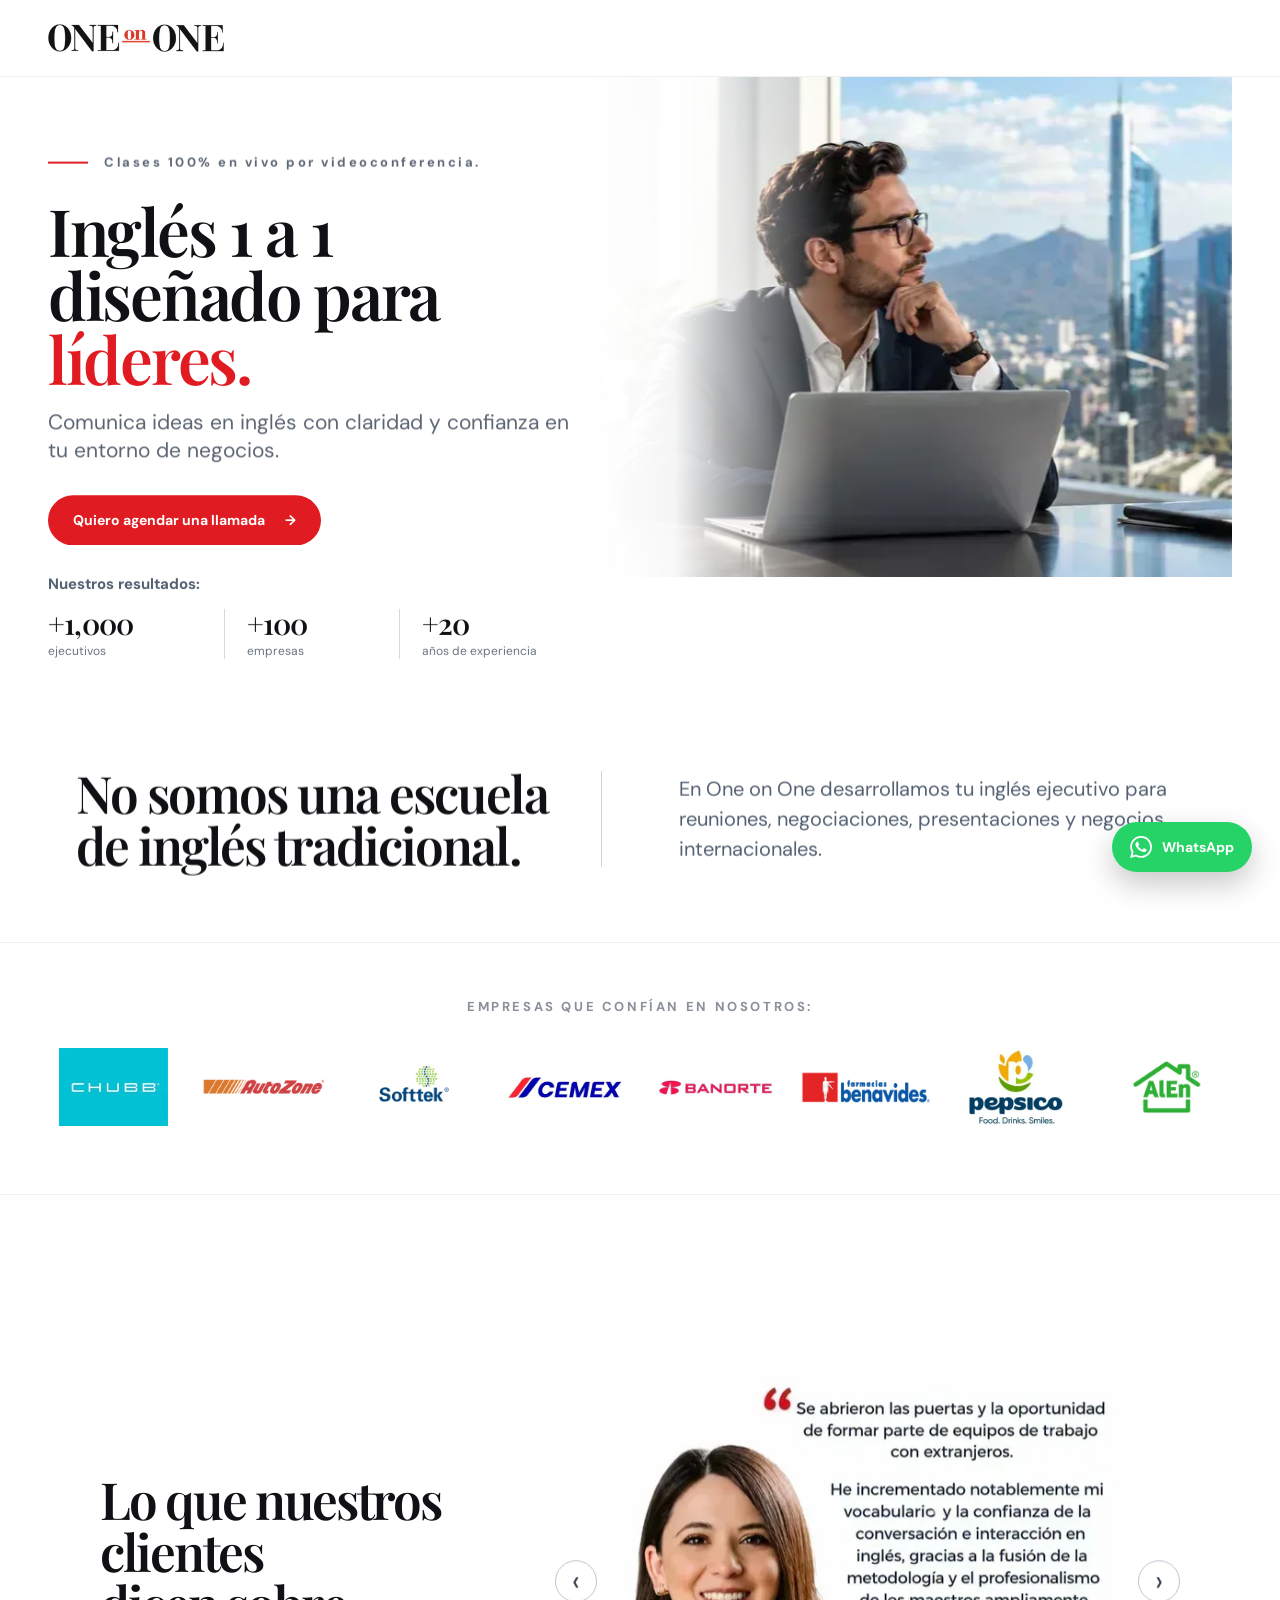
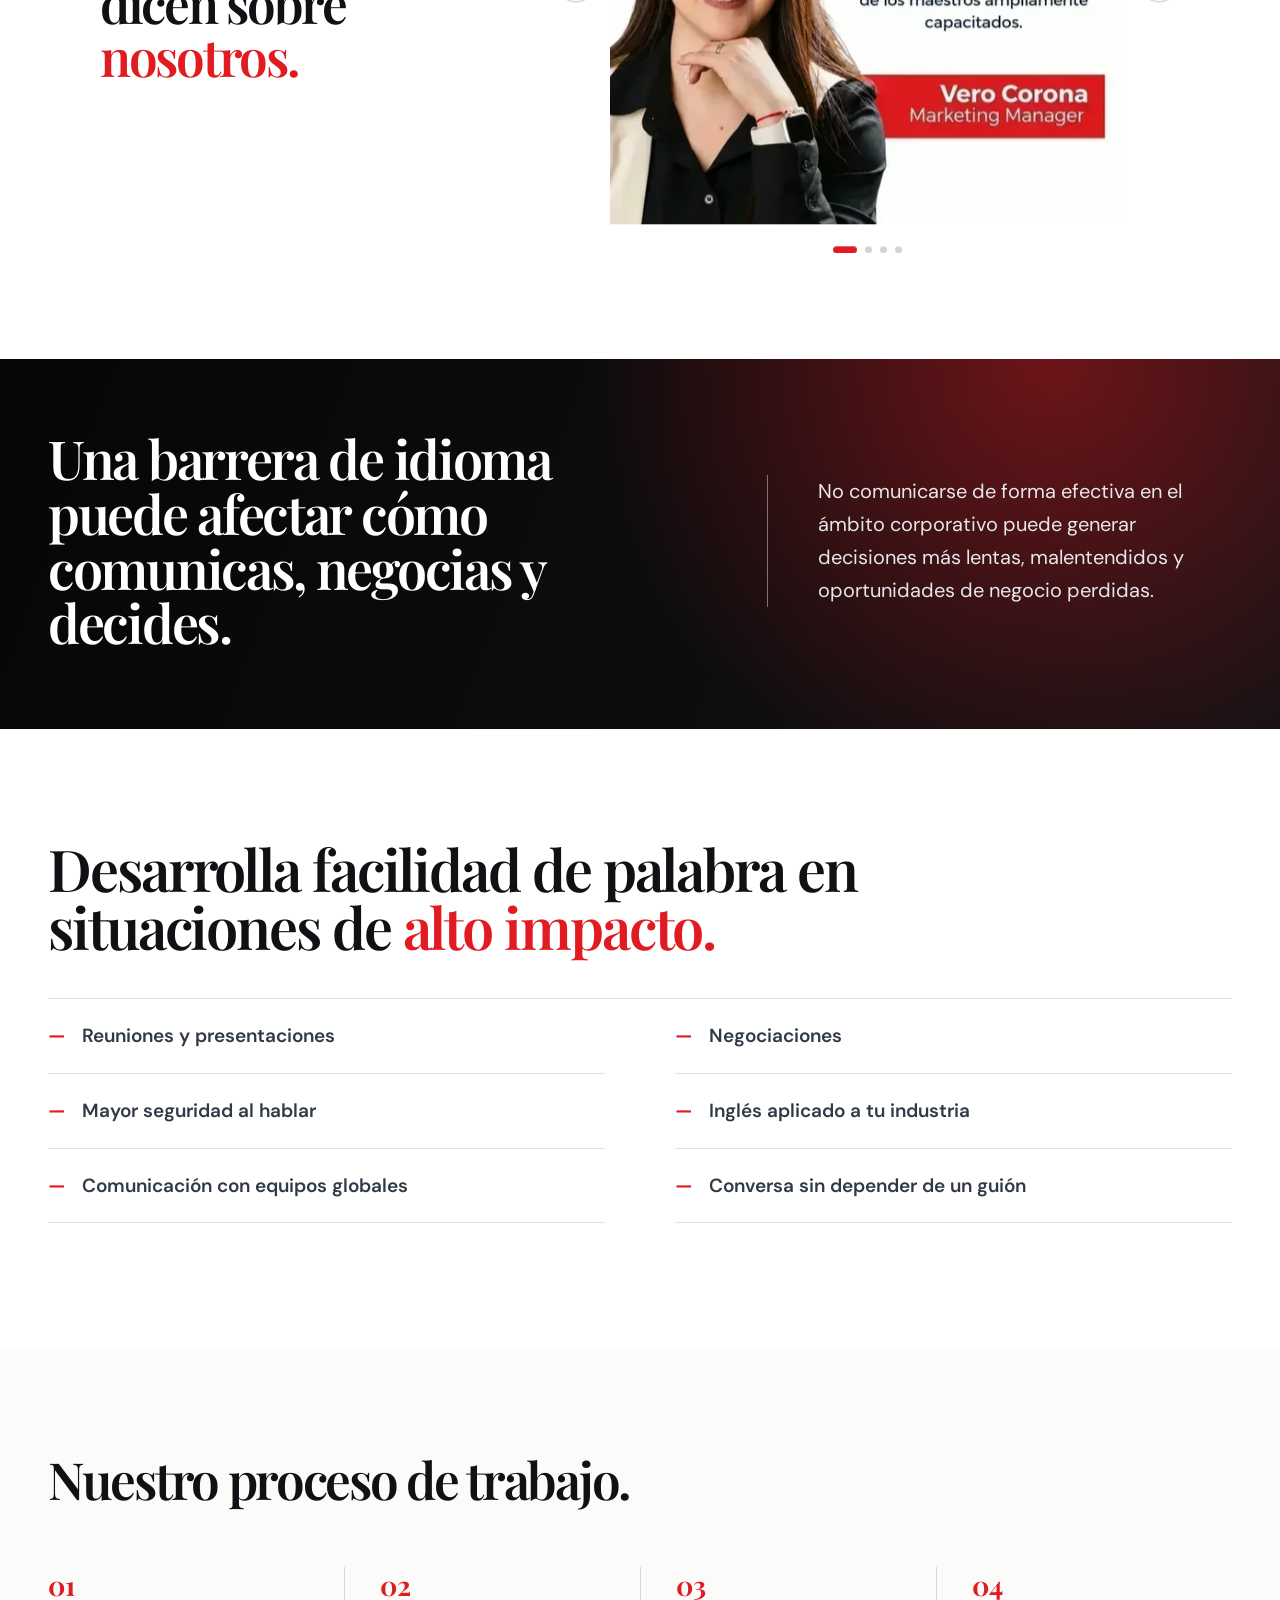
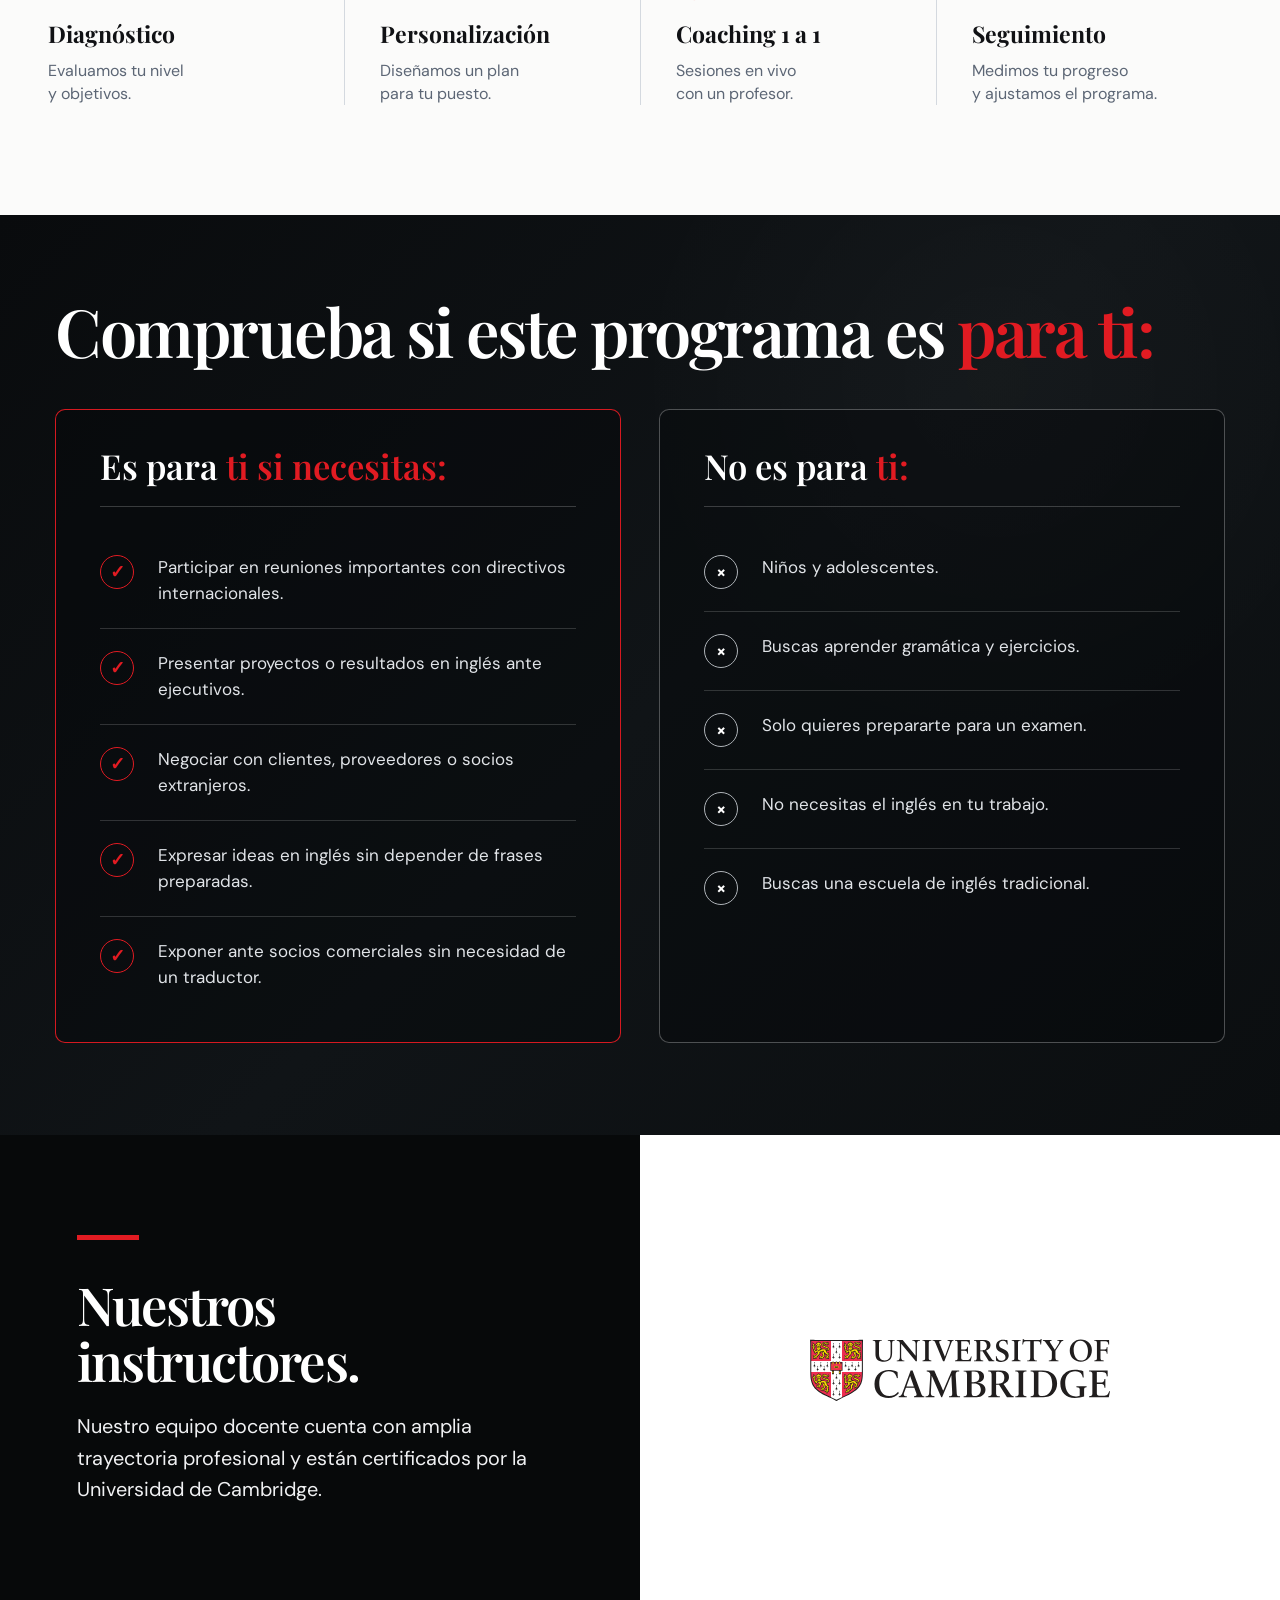
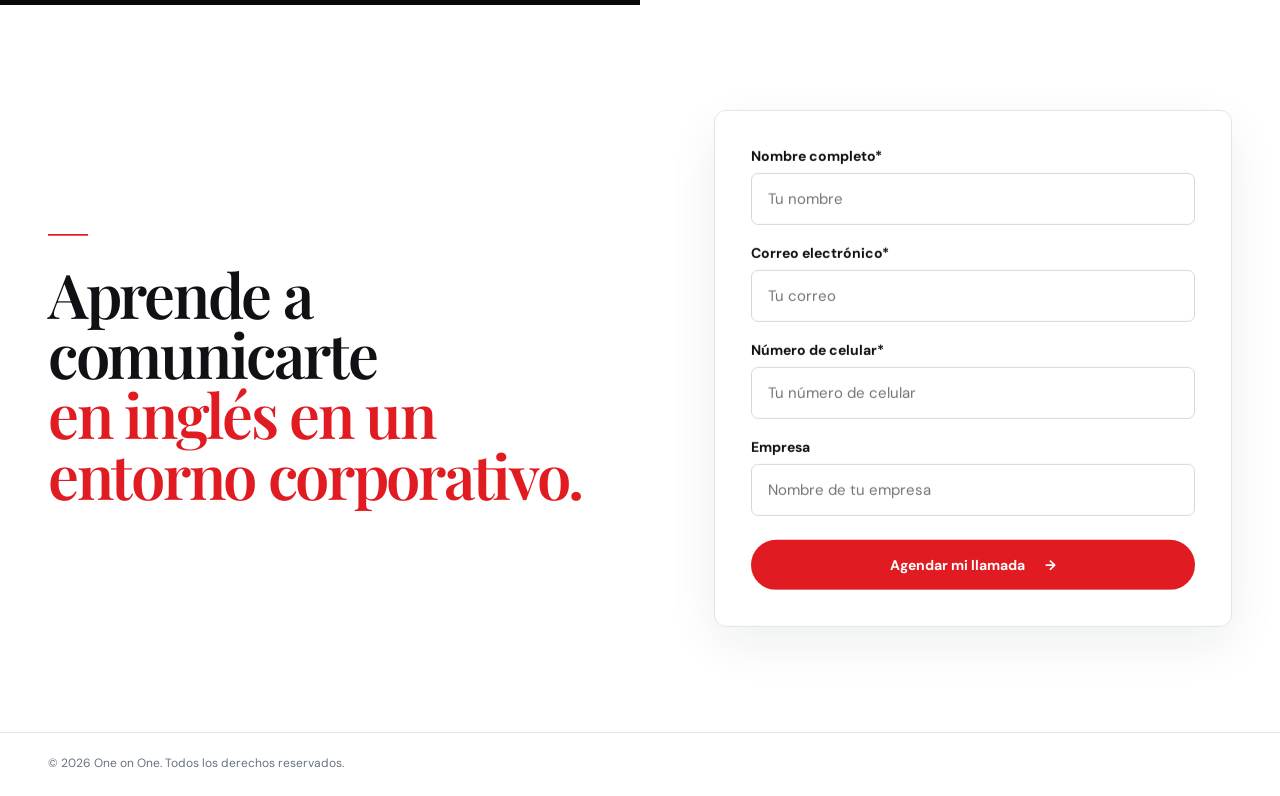
==== commit ec6b9afc: "Refresh WhatsApp script on deployed page" ====
--- a/index.html
+++ b/index.html
@@ -279,6 +279,6 @@
     <p class="modal-note" data-i18n="modalNote">Esta versión utiliza almacenamiento local de prueba; posteriormente conectaremos el formulario al correo o CRM del cliente.</p>
   </div>
 </div>
-<script src="script.js" defer></script>
+<script src="script.js?v=2" defer></script>
 </body>
 </html>
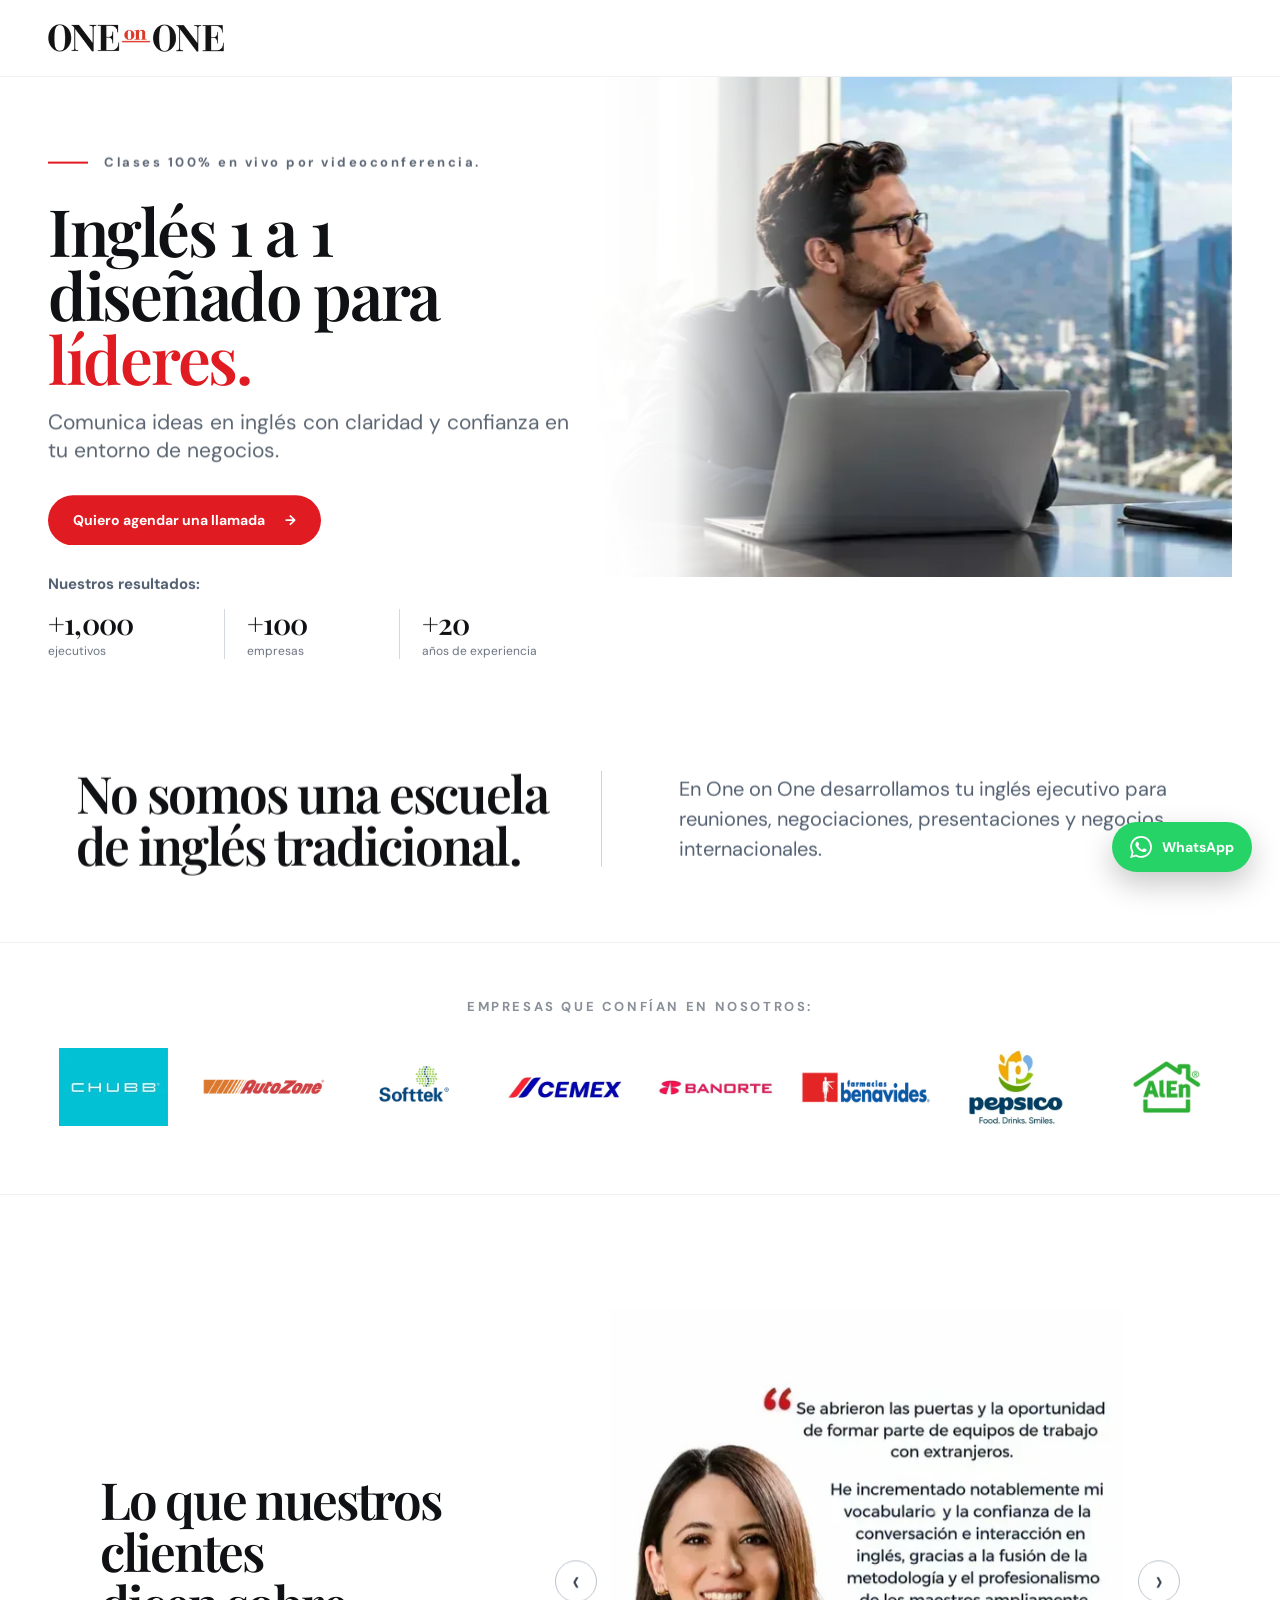
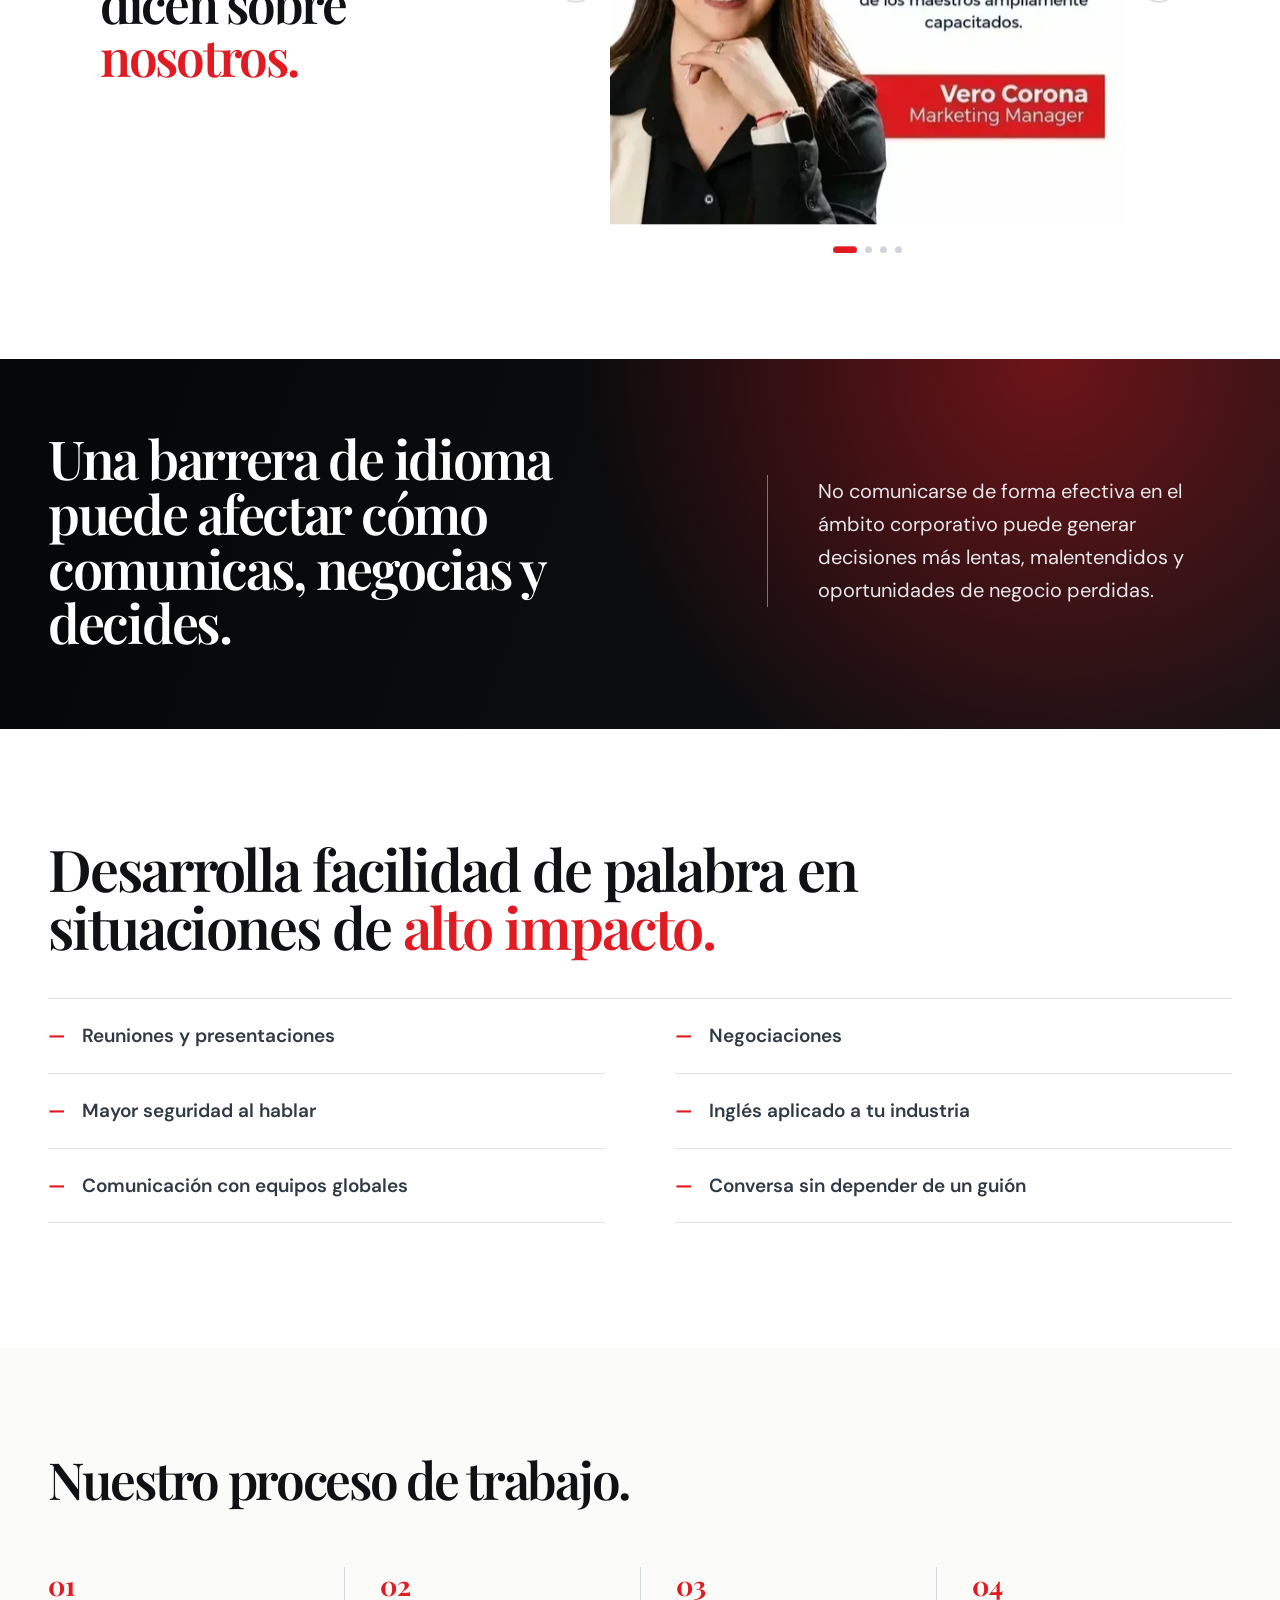
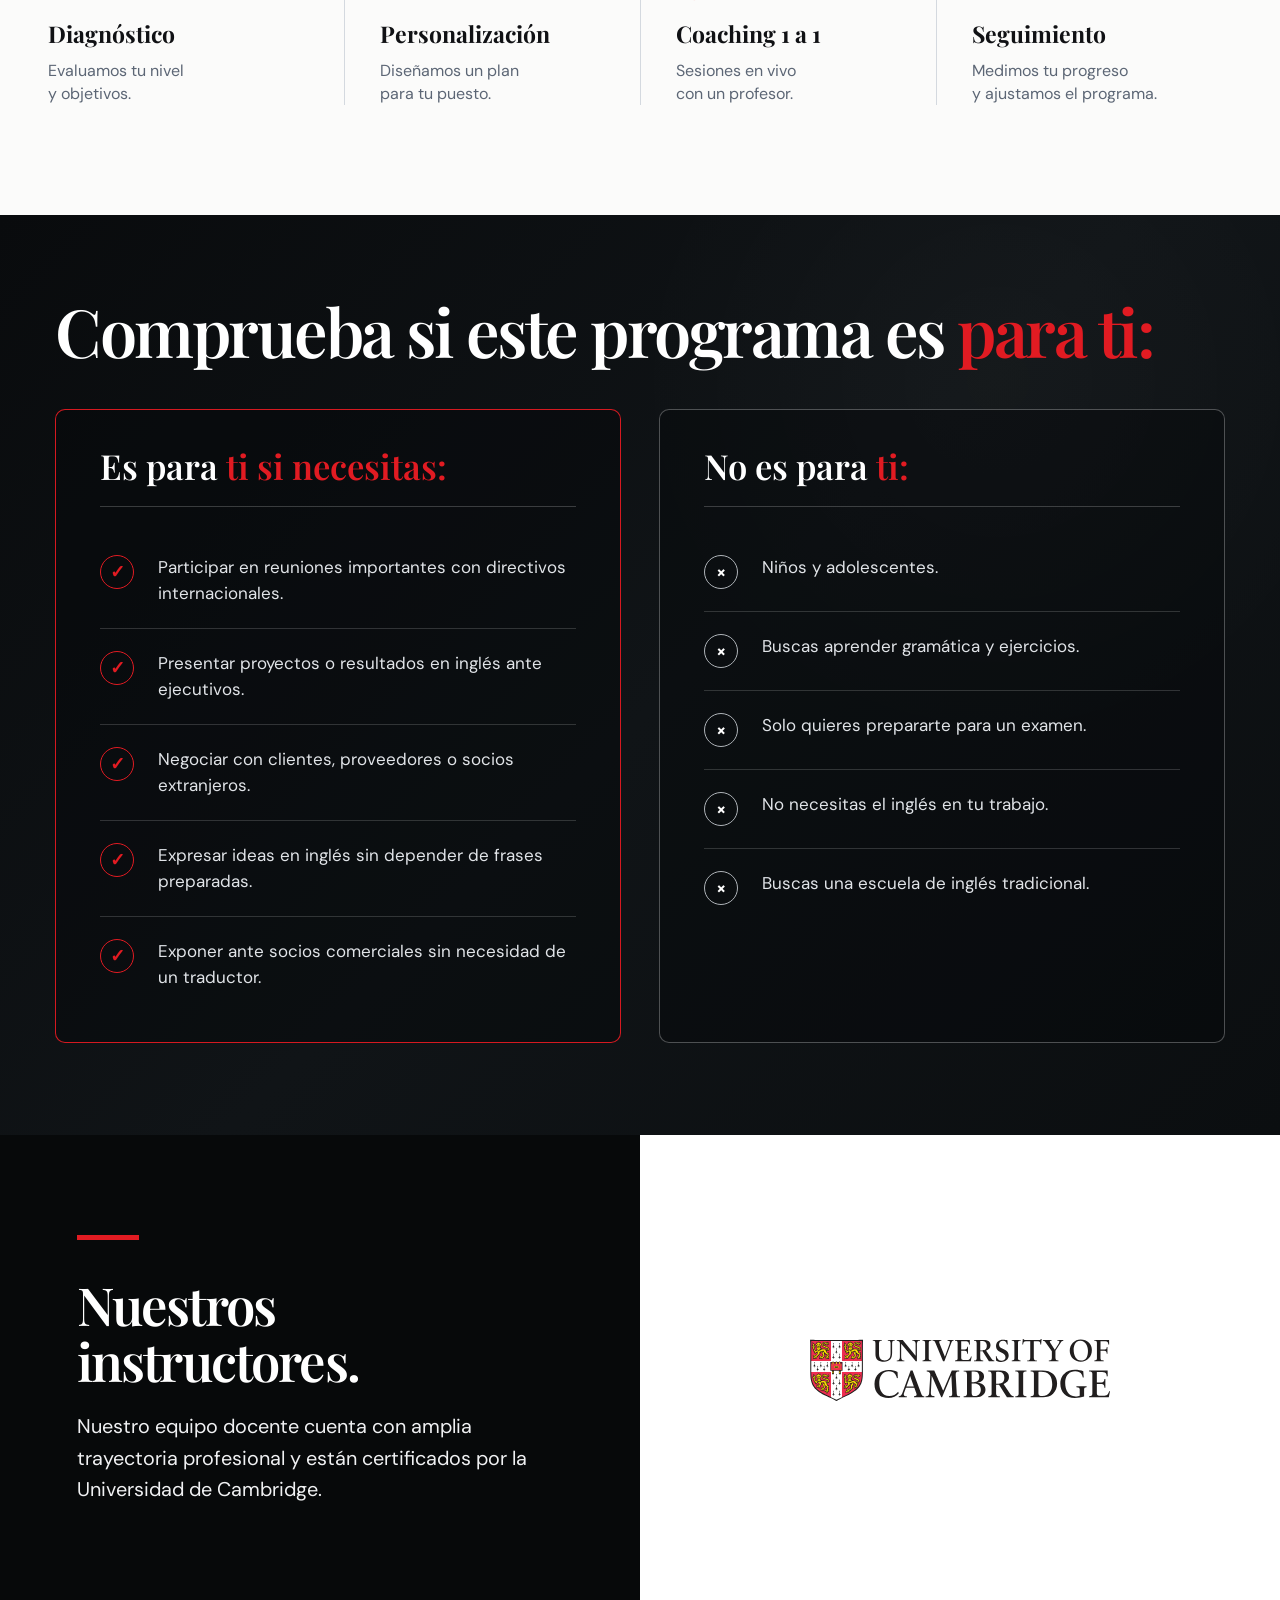
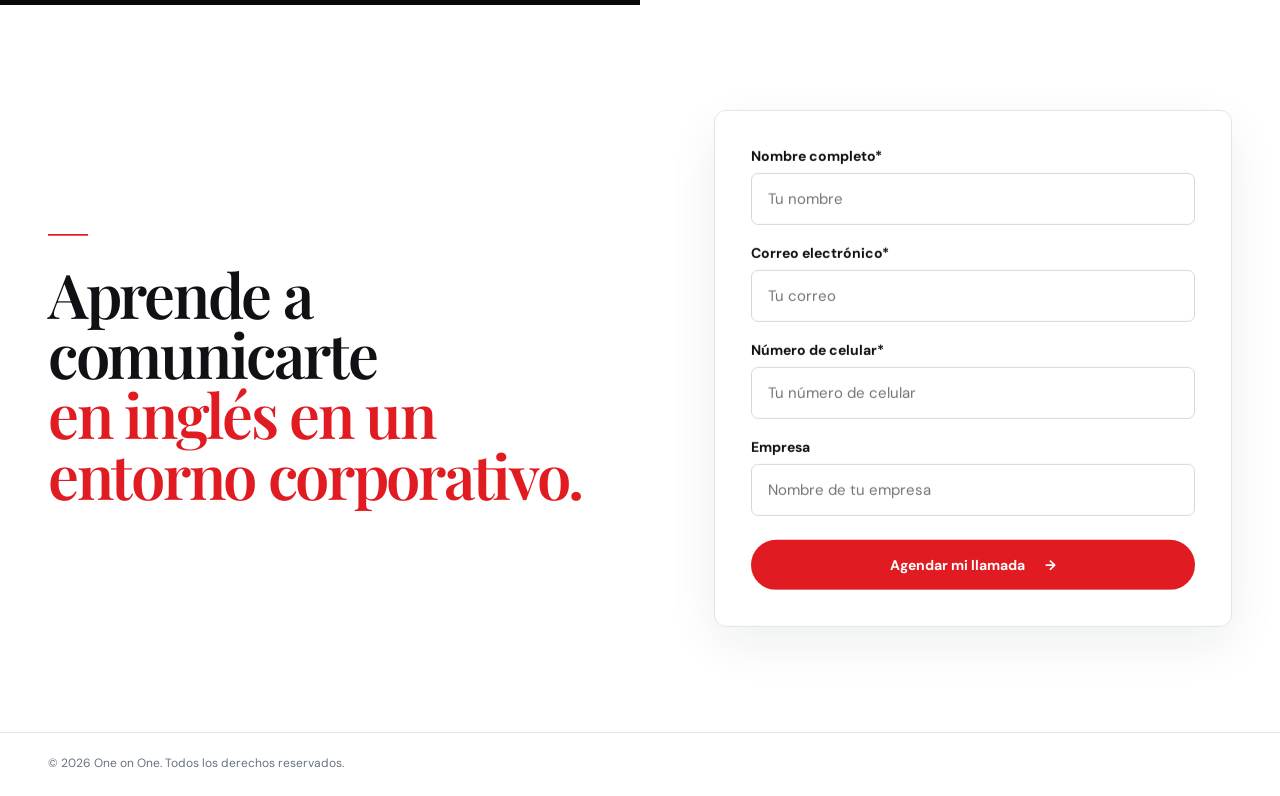
==== commit 4bd5f924: "Refresh WhatsApp close behavior on deployed page" ====
--- a/index.html
+++ b/index.html
@@ -39,8 +39,8 @@
 @media(max-width:900px){.container{width:min(calc(100% - 40px),var(--max))}.nav-wrap{height:68px}.hero-grid{grid-template-columns:1fr}.hero{min-height:auto}.hero-copy{padding:70px 0 45px}.hero-image{min-height:430px}}
 @media(max-width:600px){.logo img{width:249px}.hero h1{font-size:48px}.hero-sub{font-size:17px}.hero-image{min-height:330px}.hero-results{margin-top:36px}.hero-results-stats{gap:10px}}
 </style>
-<link rel="preload" as="style" href="styles.css?v=62" onload="this.onload=null;this.rel='stylesheet'">
-<noscript><link rel="stylesheet" href="styles.css?v=62"></noscript>
+<link rel="preload" as="style" href="styles.css?v=63" onload="this.onload=null;this.rel='stylesheet'">
+<noscript><link rel="stylesheet" href="styles.css?v=63"></noscript>
 </head>
 <body>
 <header class="site-header" id="inicio">
@@ -279,6 +279,6 @@
     <p class="modal-note" data-i18n="modalNote">Esta versión utiliza almacenamiento local de prueba; posteriormente conectaremos el formulario al correo o CRM del cliente.</p>
   </div>
 </div>
-<script src="script.js?v=2" defer></script>
+<script src="script.js?v=3" defer></script>
 </body>
 </html>
--- a/styles.css
+++ b/styles.css
@@ -12,3 +12,7 @@
 @media(max-width:600px){.whatsapp-chat-composer{min-height:52px}#whatsapp-chat-input{height:38px;min-height:38px;max-height:38px;font-size:14px;line-height:18px}}
 
 @media(max-width:600px){.whatsapp-chat-widget{bottom:80px}}
+
+
+/* Keep the green WhatsApp close button visible below the open chat. */
+.whatsapp-chat-widget.is-open ~ .floating-whatsapp{visibility:visible!important;opacity:1!important;pointer-events:auto!important;z-index:1201!important}
--- a/styles.css
+++ b/styles.css
@@ -12,3 +12,7 @@
 @media(max-width:600px){.whatsapp-chat-composer{min-height:52px}#whatsapp-chat-input{height:38px;min-height:38px;max-height:38px;font-size:14px;line-height:18px}}
 
 @media(max-width:600px){.whatsapp-chat-widget{bottom:80px}}
+
+
+/* Keep the green WhatsApp close button visible below the open chat. */
+.whatsapp-chat-widget.is-open ~ .floating-whatsapp{visibility:visible!important;opacity:1!important;pointer-events:auto!important;z-index:1201!important}
